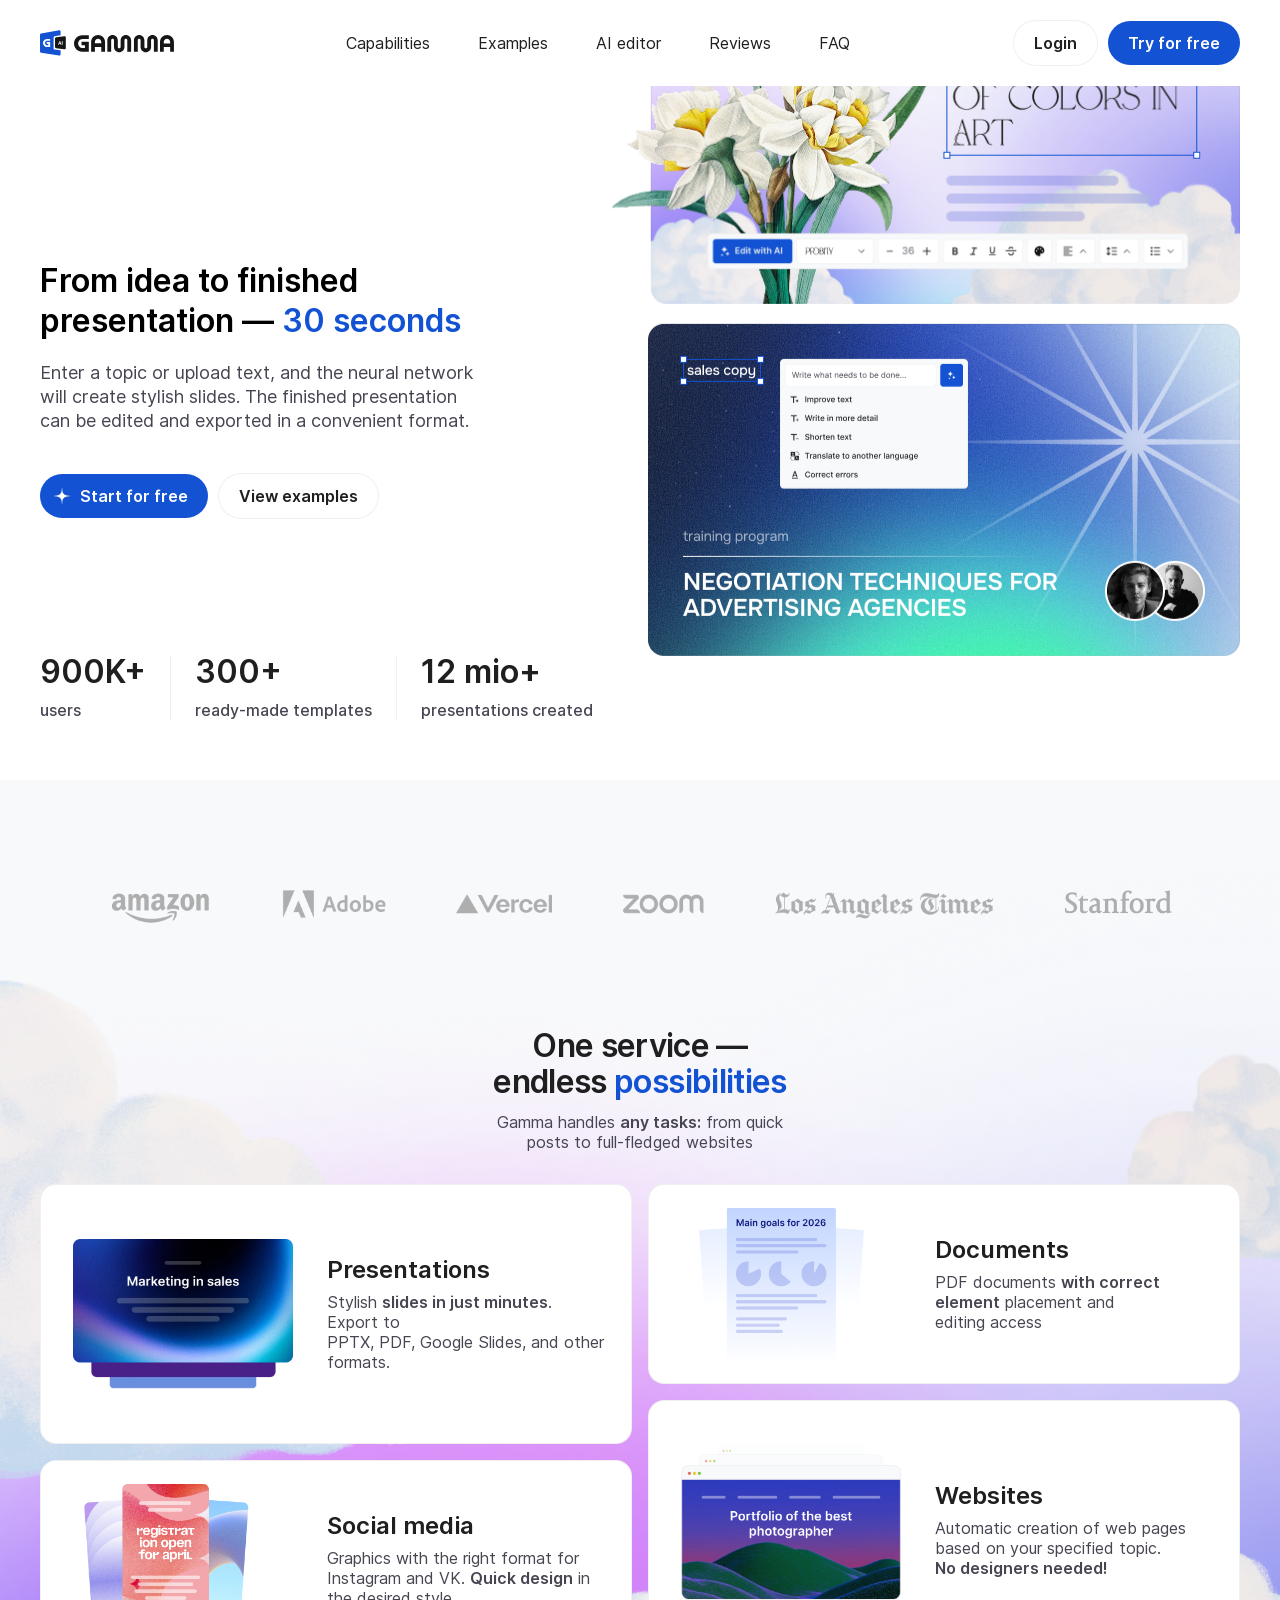
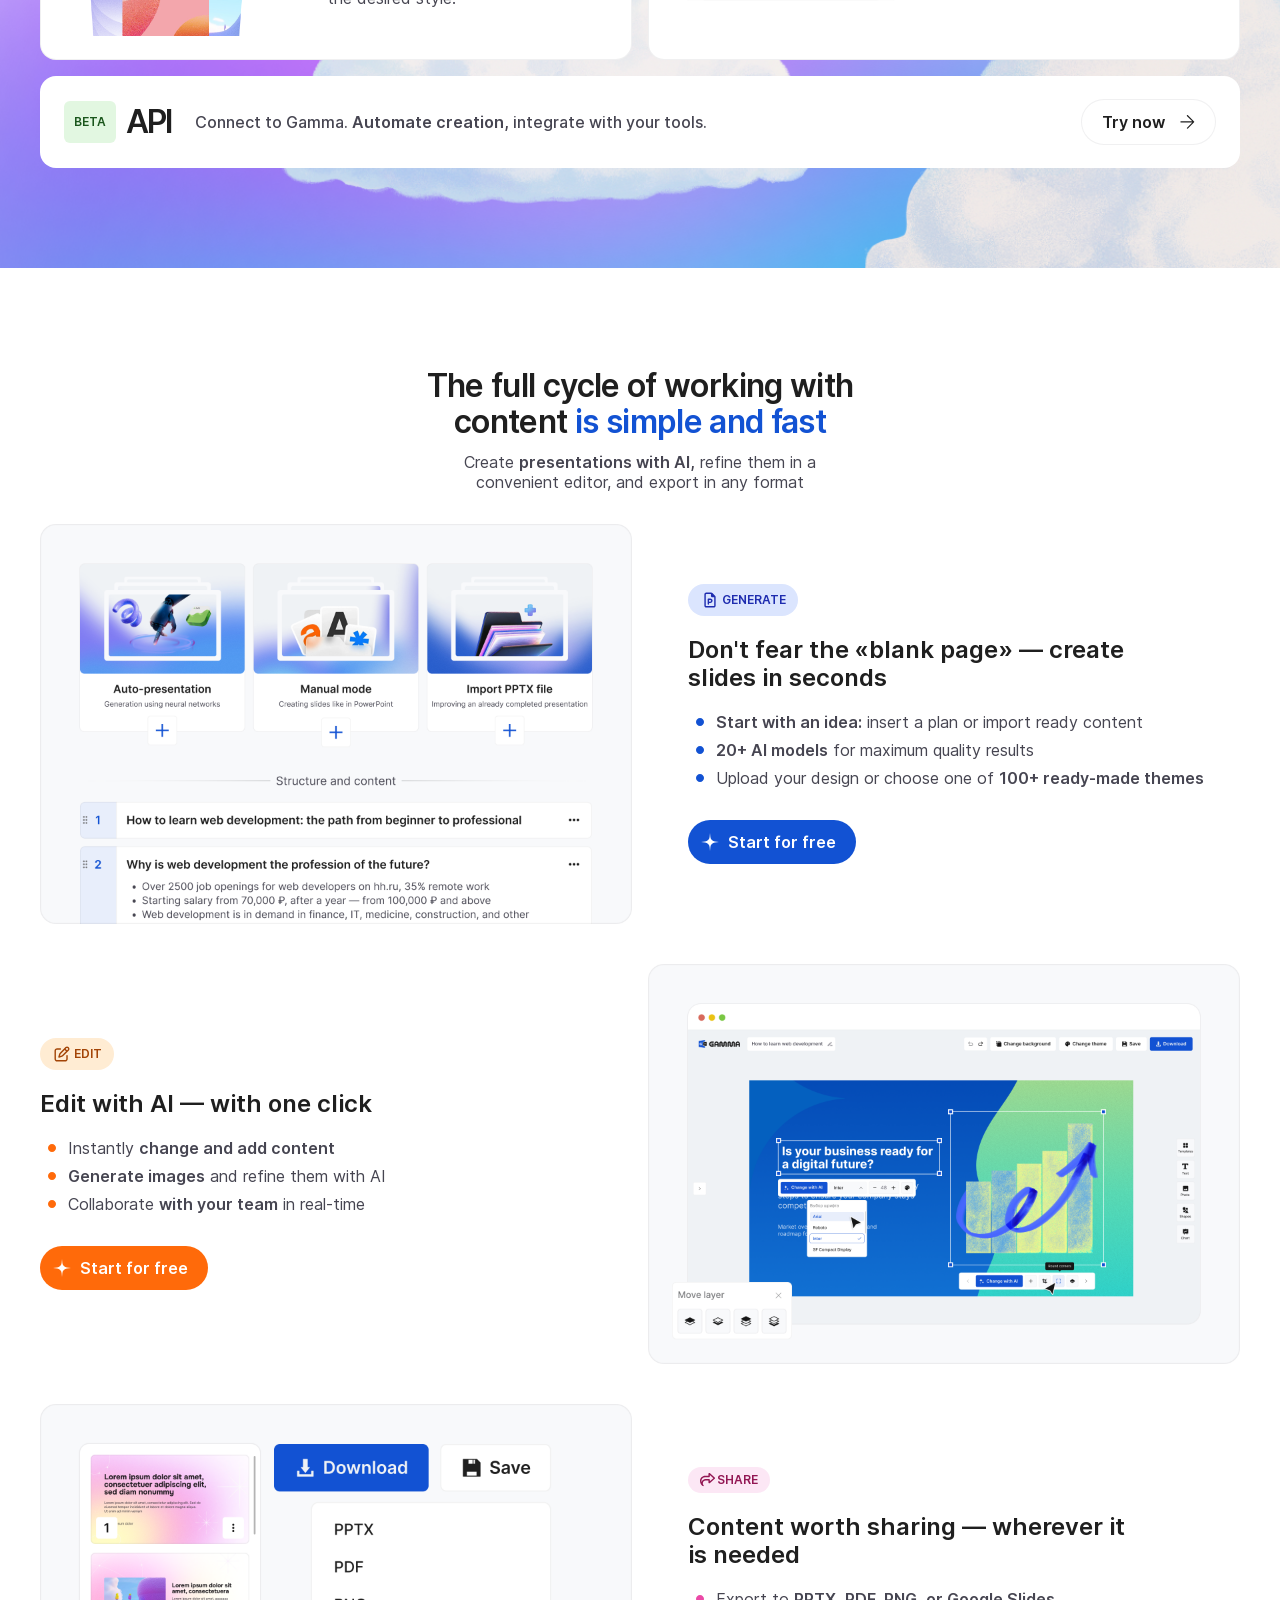
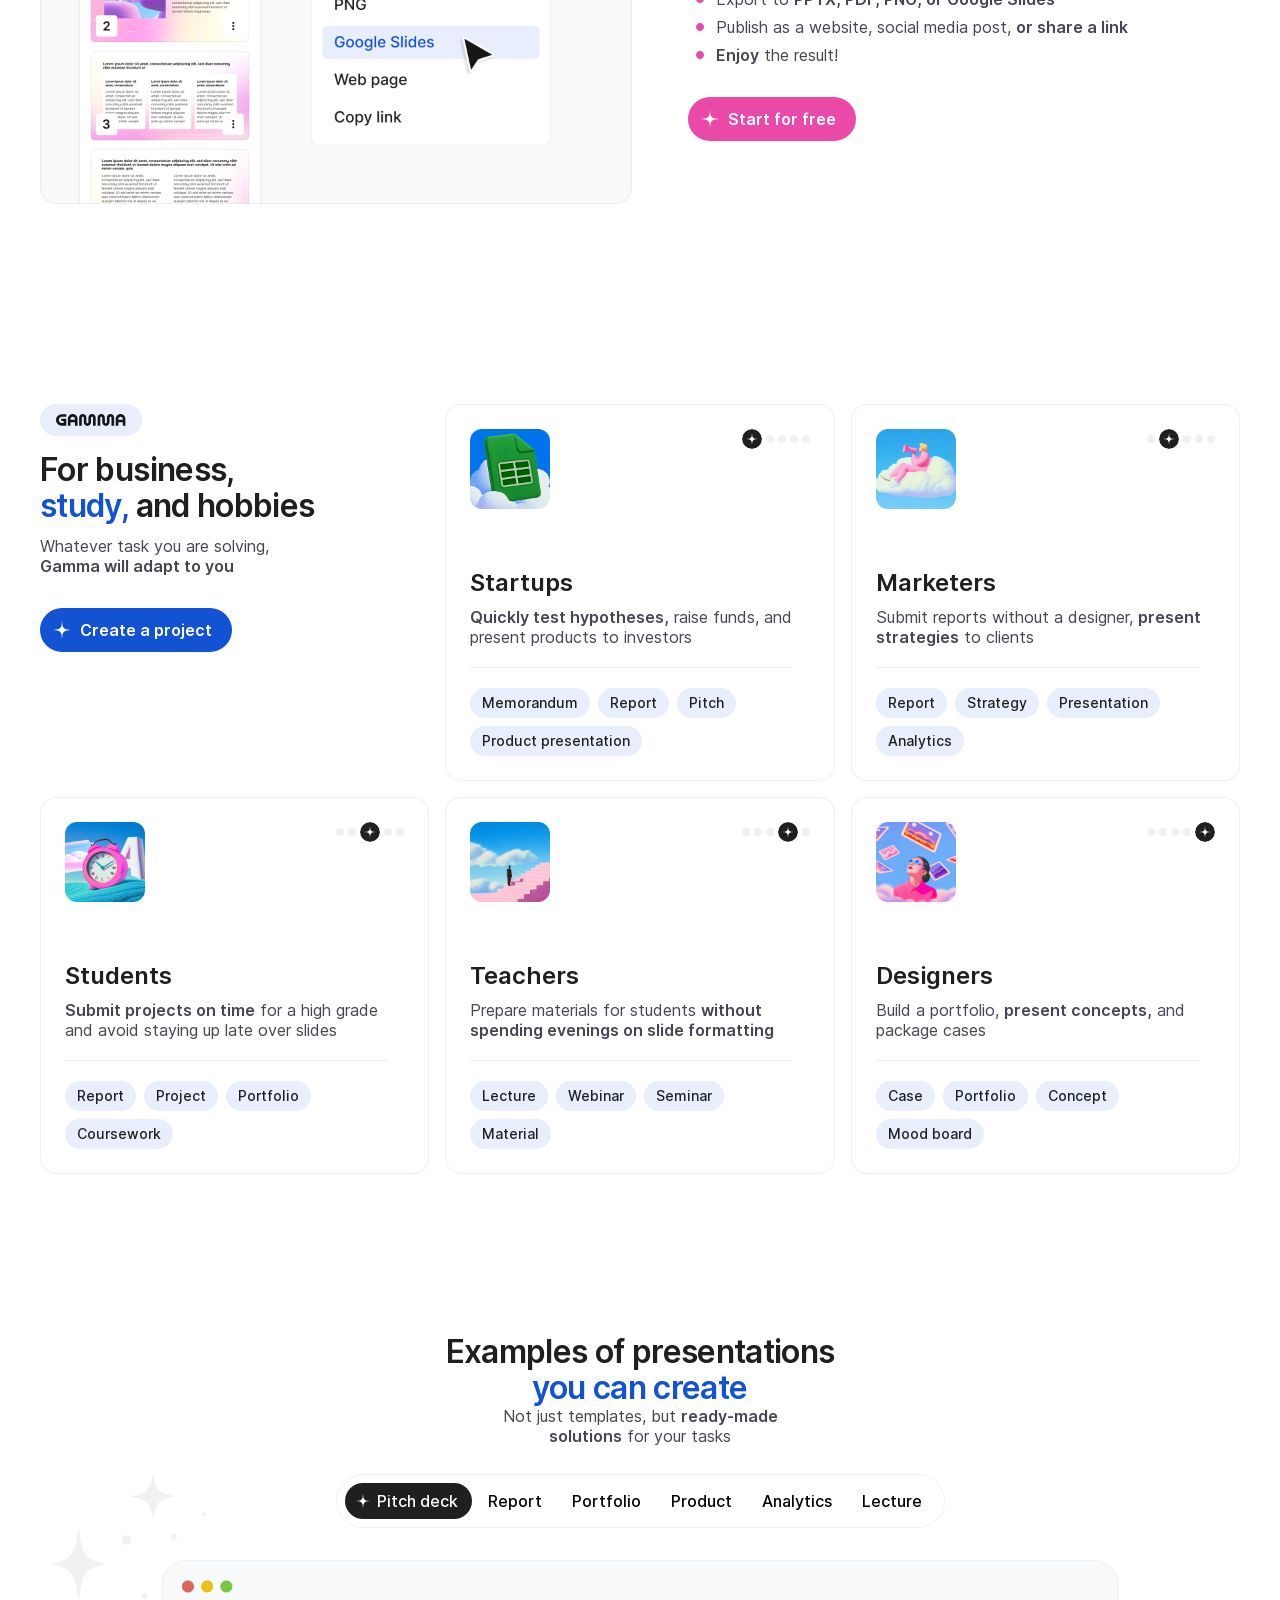
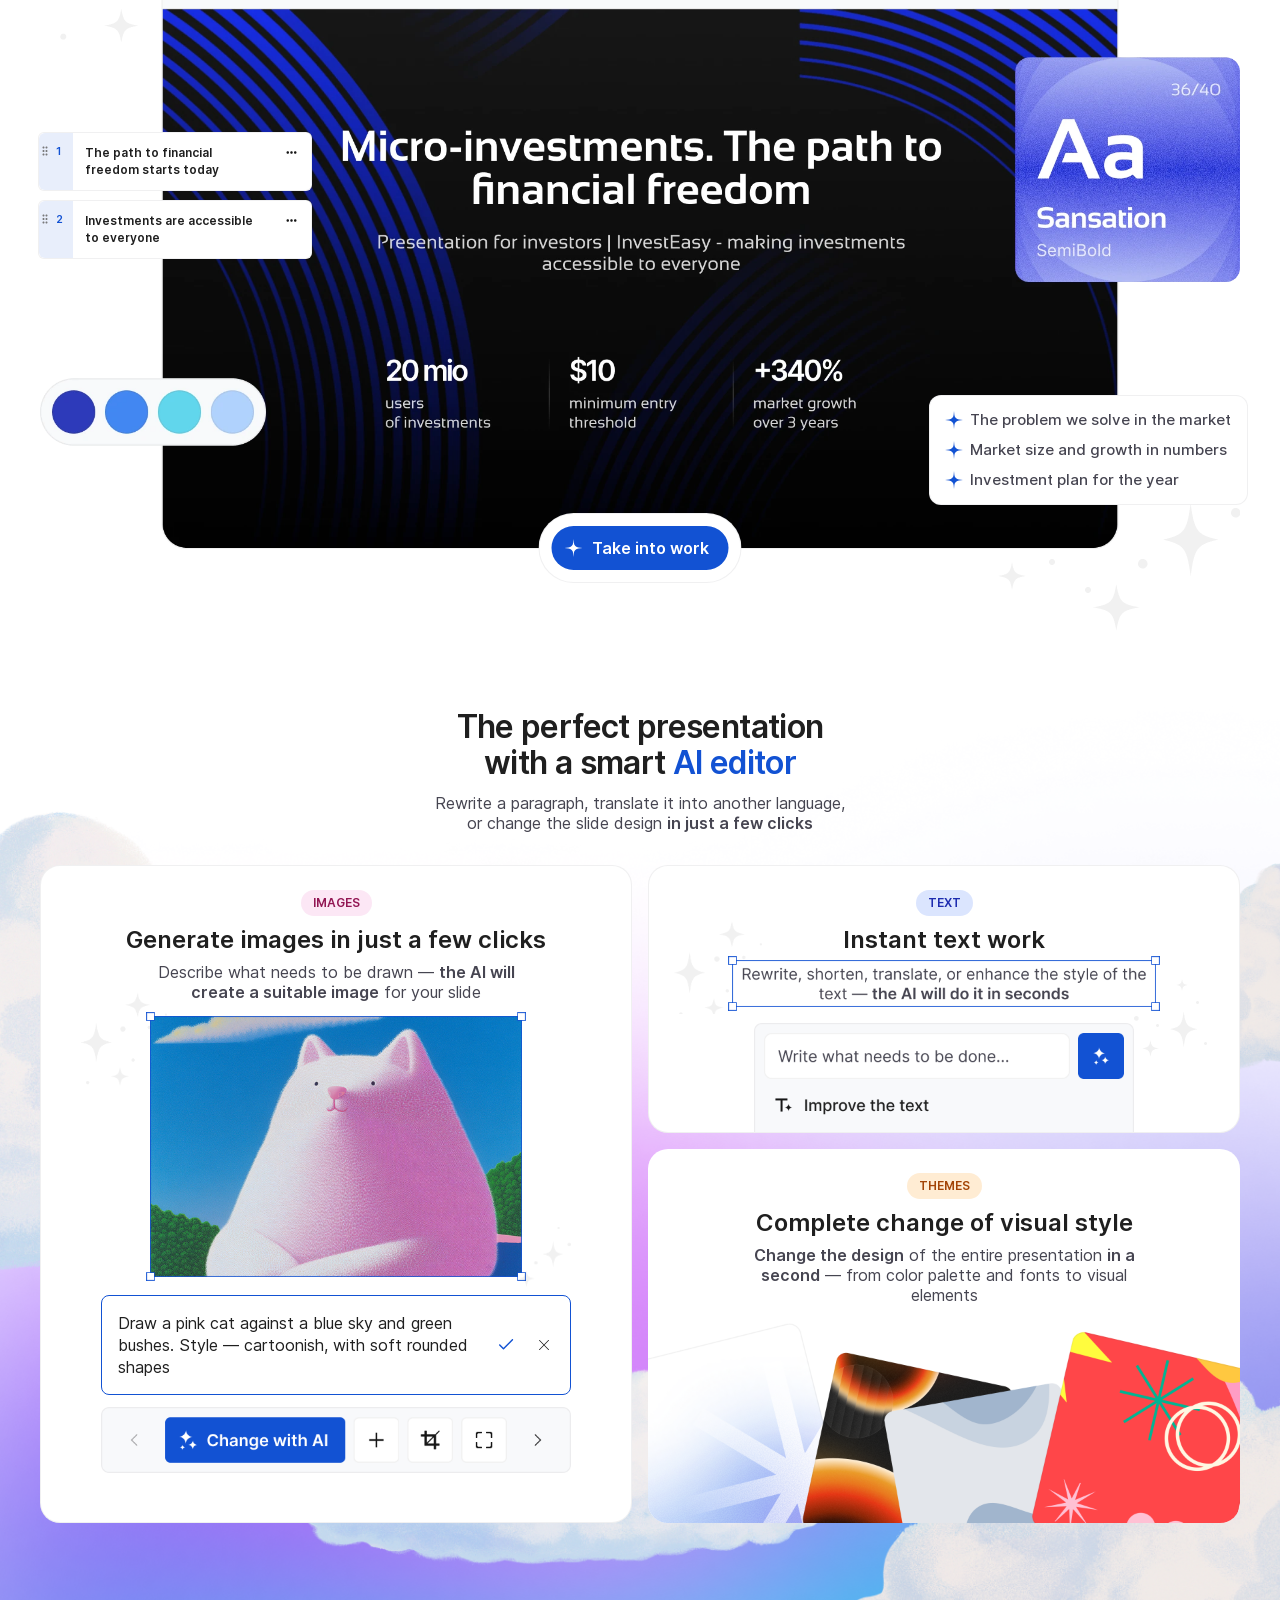
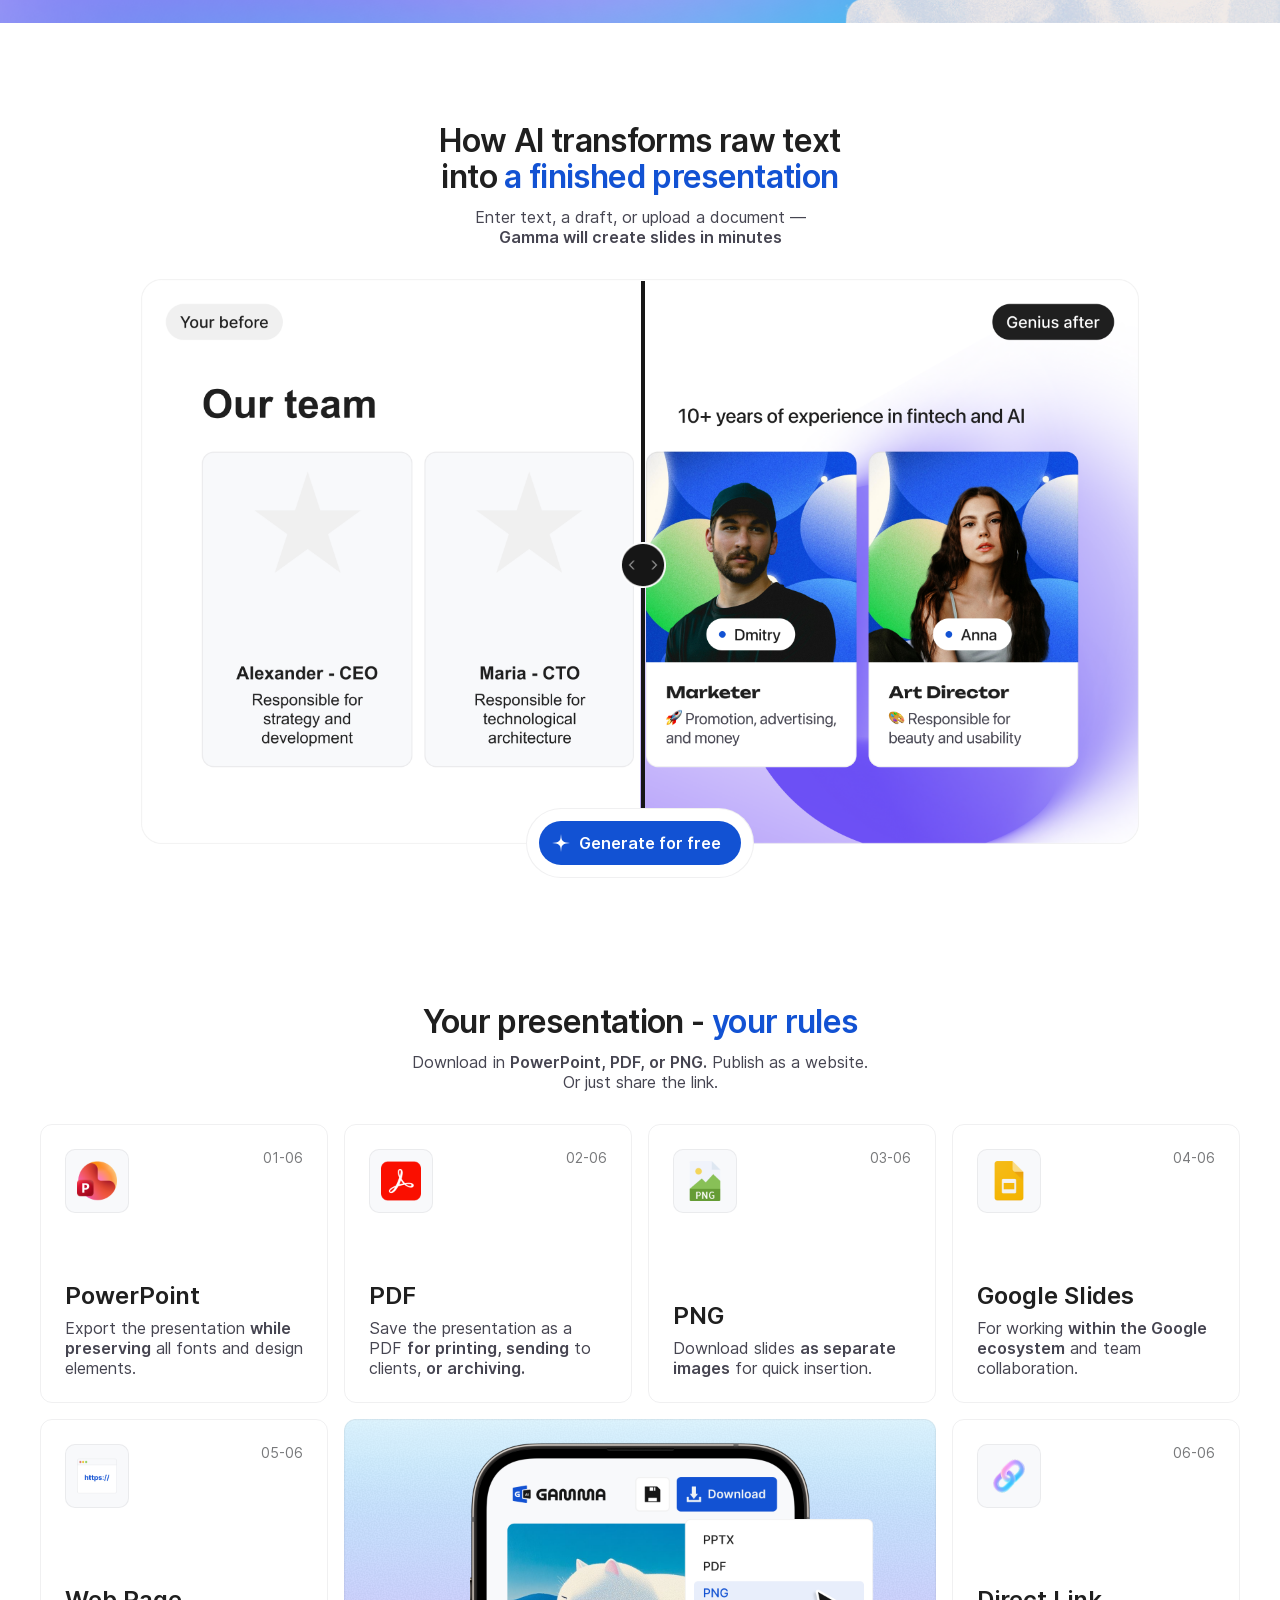
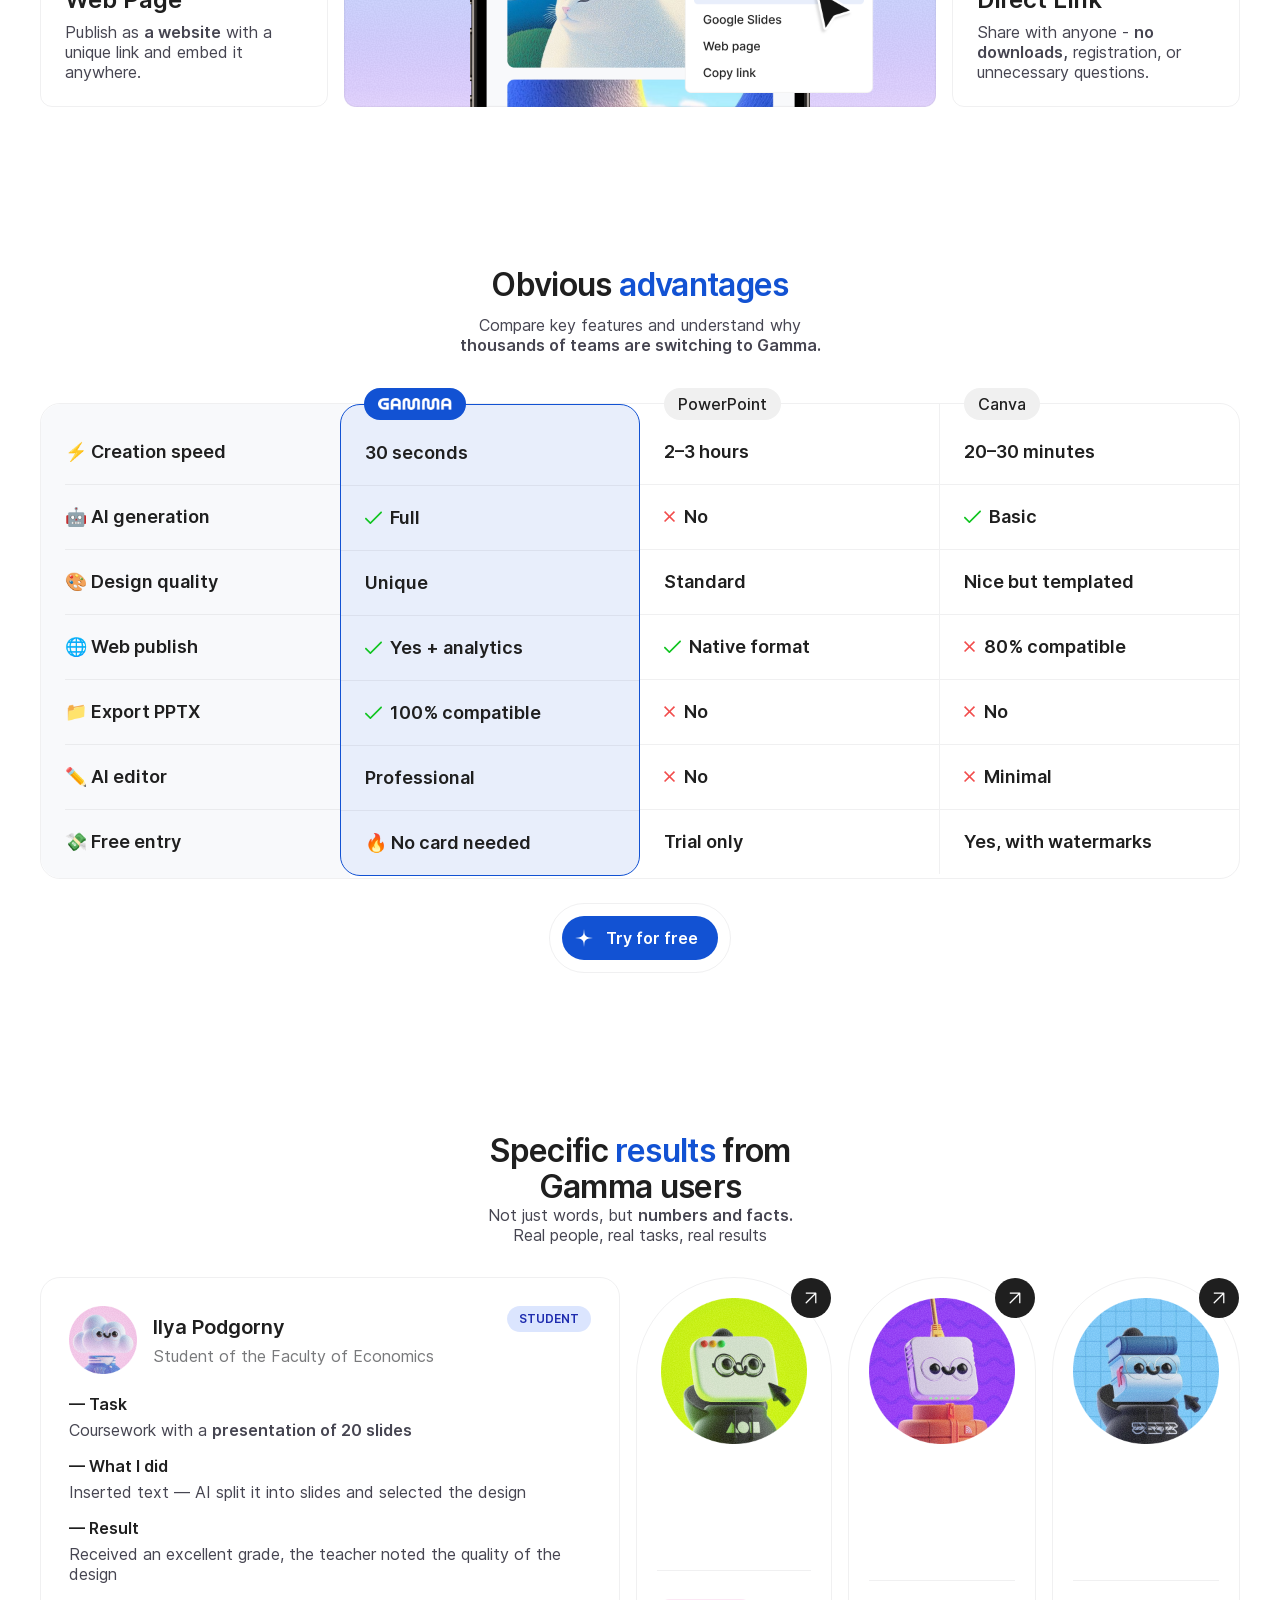
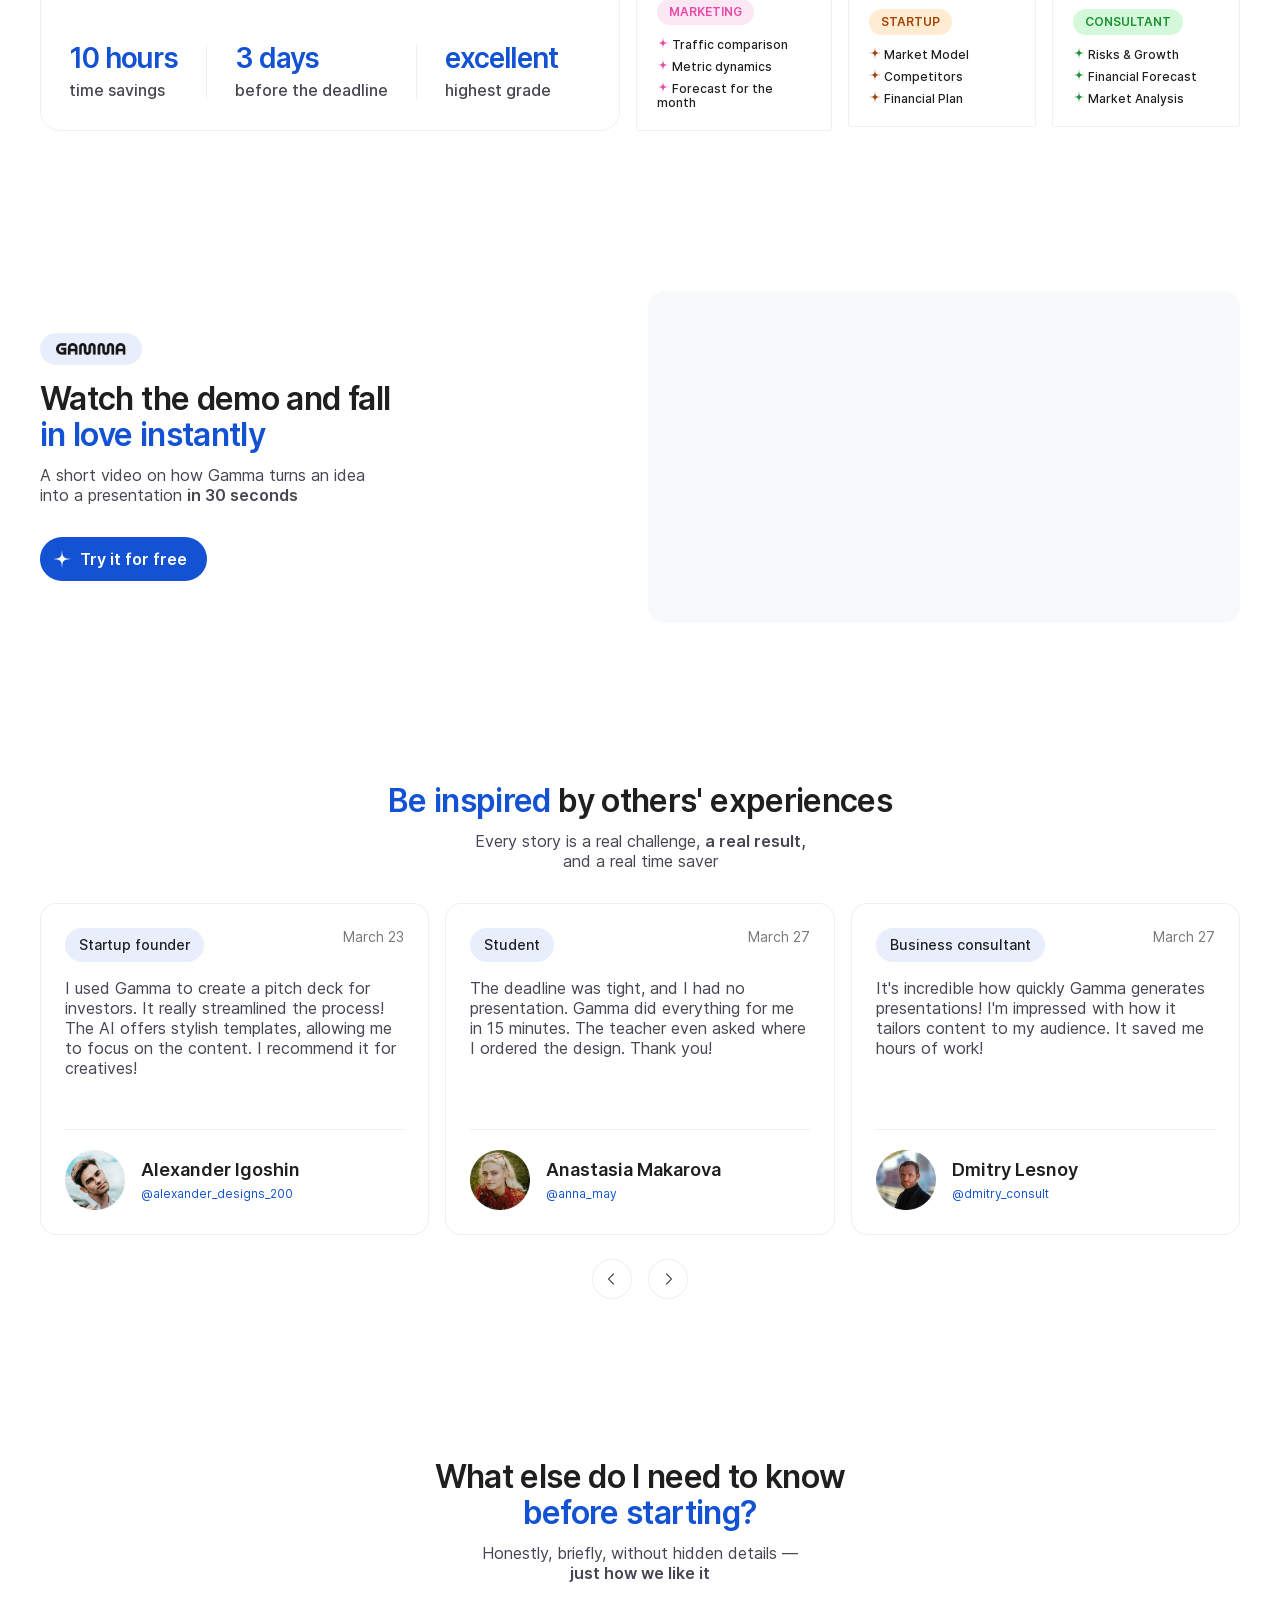
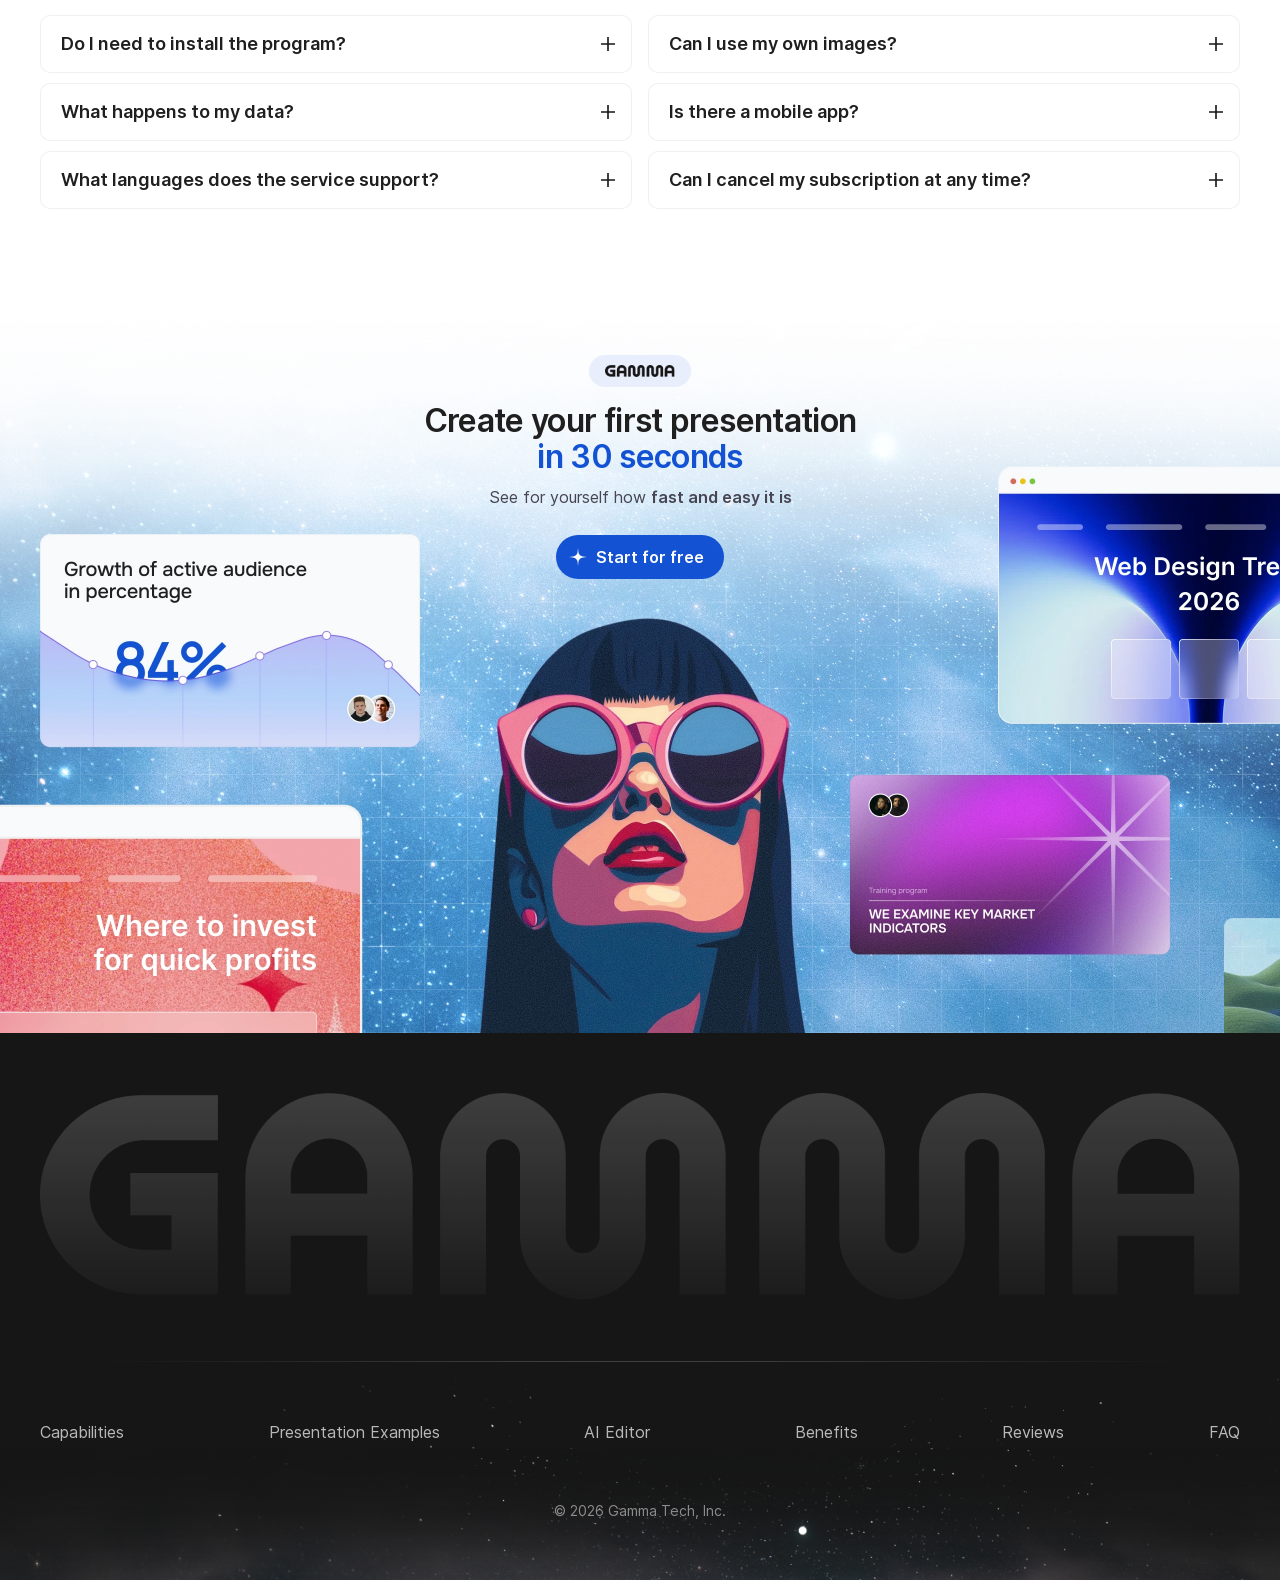
==== index.html @ 7442b232 "add" ====
<!DOCTYPE html>
<html lang="ru">
<head>
    <meta charset="UTF-8">
    <meta name="viewport"
          content="width=device-width, user-scalable=no, initial-scale=1.0, maximum-scale=1.0, minimum-scale=1.0">
    <meta http-equiv="X-UA-Compatible" content="ie=edge">
    <link href="https://cdn.jsdelivr.net/npm/@splidejs/splide@4.1.4/dist/css/splide.min.css" rel="stylesheet"/>
    <link rel="stylesheet" href="style.css">
    <title>Gamma</title>
</head>
<body>
<header>
    <div class="container">
        <div class="header-main G-align-center G-justify-between">
            <a href="#" class="logo G-flex"><img src="./assets/img/logo.svg" alt="Gamma"></a>
            <div class="menu-content">
                <div class="menu-mobile G-align-center">
                    <div class="nav-menu">
                        <ul class="menu-scroll G-align-center">
                            <li><a href="#">Capabilities</a></li>
                            <li><a href="#">Examples</a></li>
                            <li><a href="#">AI editor</a></li>
                            <li><a href="#">Reviews</a></li>
                            <li><a href="#">FAQ</a></li>
                        </ul>
                    </div>
                    <div class="header-btn G-align-center">
                        <button class="btn-line G-center">Login</button>
                        <button class="try-btn G-center">Try for free</button>
                    </div>
                </div>
            </div>
            <div class="btn-head-mob">
                <button class="try-btn G-center">Try for free</button>
            </div>
            <div class="open-menu">
                <span></span>
                <span></span>
                <span></span>
            </div>
        </div>
    </div>
</header>

<section class="hero-sction">
    <div class="container">
        <div class="hero-body G-justify-between G-align-center">
            <div class="hero-description ">
                <h1>
                    From idea to finished presentation — <span>30 seconds</span>
                </h1>
                <p>
                    Enter a topic or upload text, and the neural network will create stylish slides. The finished
                    presentation can be edited and exported in a convenient format.
                </p>
                <div class="hero-btn G-align-center">
                    <button class="try-btn start-btn-blue  G-align-center">
                        <i class="icon-star"></i>
                        Start for free
                    </button>
                    <a href="#" class="btn-line">View examples</a>
                </div>
            </div>
            <div class="splide " aria-labelledby="carousel-heading">
                <div class="splide__track">
                    <ul class="splide__list">
                        <li class="splide__slide">
                            <div class="hero-swiper-slide">
                                <img
                                        src="./assets/img/slide-card-1.png"
                                        alt="photo"
                                        width=""
                                        height=""
                                        loading="eager"
                                        decoding="async"
                                />

                            </div>
                        </li>
                        <li class="splide__slide">
                            <div class="hero-swiper-slide hero-swiper-marg">
                                <img
                                        src="./assets/img/slide-card-2.png"
                                        alt="photo"
                                        width=""
                                        height=""
                                        loading="eager"
                                        decoding="async"
                                />
                            </div>
                        </li>
                        <li class="splide__slide">
                            <div class="swiper-slide">
                                <div class="hero-swiper-slide">
                                    <img
                                            src="./assets/img/slide-card-3.png"
                                            alt="photo"
                                            width=""
                                            height=""
                                            loading="eager"
                                            decoding="async"
                                    />
                                </div>
                            </div>
                        </li>
                    </ul>
                </div>
            </div>
        </div>
        <div class="hero-body-card G-flex">
            <div class="body-card-stat">
                <span>900K+</span>
                <p>users</p>
            </div>
            <div class="body-card-stat">
                <span>300+</span>
                <p>ready-made templates</p>
            </div>
            <div class="body-card-stat">
                <span>12 mio+</span>
                <p>presentations created</p>
            </div>
        </div>
    </div>
</section>


<section class="possibilities" style="background-image: url('./assets/img/cloud-bg.png');">
    <div class="container">
        <div class="possibilities-content">
            <ul>
                <li>
                    <img src="./assets/img/amazon.png" alt="amazon">
                </li>
                <li>
                    <img src="./assets/img/adobe.png" alt="adobe">
                </li>
                <li>
                    <img src="./assets/img/vercel.png" alt="vercel">
                </li>
                <li>
                    <img src="./assets/img/zoom.png" alt="zoom">
                </li>
                <li>
                    <img src="./assets/img/los-angeles.png" alt="angeles">
                </li>
                <li>
                    <img src="./assets/img/stanford.png" alt="stanford">
                </li>
            </ul>
            <div class="possibilities-header G-flex-column G-align-center">
                <h2>One service — endless <span>possibilities</span></h2>
                <p>Gamma handles <span>any tasks:</span> from quick posts to full-fledged websites</p>
            </div>
            <div class="possibilities-card">
                <div class="possibilities-card-item long G-center">
                    <div class="possibilities-presentations possibilities-img">
                        <img src="./assets/img/marketing.webp" alt="marketing">
                    </div>
                    <div class="possibilities-card-info">
                        <h3>Presentations</h3>
                        <p>Stylish <span>slides in just minutes</span>. Export to <br> PPTX, PDF, Google Slides, and
                            other formats.</p>
                    </div>
                </div>
                <div class="possibilities-card-item short G-center">
                    <div class="possibilities-social-media possibilities-img">
                        <img src="./assets/img/social-media.png" alt="social">
                    </div>
                    <div class="possibilities-card-info">
                        <h3>Social media</h3>
                        <p>Graphics with the right format for Instagram and VK. <span>Quick design</span> in the desired
                            style.</p>
                    </div>
                </div>
                <div class="possibilities-card-item short G-center">
                    <div class="possibilities-documents possibilities-img">
                        <img src="./assets/img/documents.png" alt="documents">
                    </div>
                    <div class="possibilities-card-info">
                        <h3>Documents</h3>
                        <p>PDF documents <span>with correct <br> element</span> placement and <br> editing access</p>
                    </div>
                </div>
                <div class="possibilities-card-item long G-center" style="height: 260px">
                    <div class="possibilities-websites possibilities-img">
                        <img src="./assets/img/websites.png" alt="websites">
                    </div>
                    <div class="possibilities-card-info">
                        <h3>Websites</h3>
                        <p>Automatic creation of web pages <br> based on your specified topic. <br><span>No designers needed!</span>
                        </p>
                    </div>
                </div>
            </div>

            <div class="possibilities-mob">
                <div class="swiper possibilities-slider">
                    <div class="swiper-wrapper">
                        <div class="swiper-slide">
                            <div class="possibilities-card-item  G-center">
                                <div class="possibilities-presentations possibilities-img">
                                    <img src="./assets/img/marketing.webp" alt="marketing">
                                </div>
                                <div class="possibilities-card-info">
                                    <h3>Presentations</h3>
                                    <p>Stylish <span>slides in just minutes</span>. Export to <br> PPTX, PDF, Google Slides, and
                                        other formats.</p>
                                </div>
                            </div>
                        </div>
                        <div class="swiper-slide">
                            <div class="possibilities-card-item  G-center">
                                <div class="possibilities-documents possibilities-img">
                                    <img src="./assets/img/documents.png" alt="documents">
                                </div>
                                <div class="possibilities-card-info">
                                    <h3>Documents</h3>
                                    <p>PDF documents <span>with correct <br> element</span> placement and <br> editing access</p>
                                </div>
                            </div>
                        </div>
                        <div class="swiper-slide">
                            <div class="possibilities-card-item  G-center">
                                <div class="possibilities-social-media possibilities-img">
                                    <img src="./assets/img/social-media.png" alt="social">
                                </div>
                                <div class="possibilities-card-info">
                                    <h3>Social media</h3>
                                    <p>Graphics with the right format for Instagram and VK. <span>Quick design</span> in the desired
                                        style.</p>
                                </div>
                            </div>
                        </div>
                        <div class="swiper-slide">
                            <div class="possibilities-card-item  G-center">
                                <div class="possibilities-websites possibilities-img">
                                    <img src="./assets/img/websites.png" alt="websites">
                                </div>
                                <div class="possibilities-card-info">
                                    <h3>Websites</h3>
                                    <p>Automatic creation of web pages <br> based on your specified topic. <br><span>No designers needed!</span>
                                    </p>
                                </div>
                            </div>
                        </div>
                    </div>
                </div>
                <div class="possibilities-pag swiper-pagination"></div>
            </div>

            <div class="possibilities-beta  G-justify-between G-align-center">
                <div class="beta-content  G-align-center">
                    <div class="beta-content-item  G-align-center">
                        <h5>BETA</h5>
                        <h4>API</h4>
                    </div>
                    <p>Connect to Gamma. <span>Automate creation,</span> integrate with your tools.</p>
                </div>
                    <a href="#" class="beta-btn G-align-center">Try now
                        <i class="icon-arrow-right"></i>
                    </a>
            </div>
        </div>
    </div>
</section>

<section class="full-cycle">
    <div class="container">
        <div class="full-cycle-title G-flex-column G-align-center">
            <h2>The full cycle of working with content <span>is simple and fast</span></h2>
            <p>Create <span>presentations with AI,</span> refine them in a convenient editor, and export in any format
            </p>
        </div>
        <div class="full-cycle-content  G-justify-between G-flex-wrap">
            <div class="full-cycle-boxes G-align-center">
                <div class="full-cycle-card">
                    <img src="./assets/img/card.png" alt="card">
                </div>
                <div class="full-cycle-card">
                    <div class="full-cycle-card-item">
						<span class="generate-btn G-align-center">
							<i class="icon-generate"></i>
							Generate
						</span>
                        <h3>Don't fear the «blank page» — create slides in seconds</h3>
                        <ul class=" G-flex-column">
                            <li>
                                <i class="icon-round-blue"></i>
                                <span>Start with an idea:</span> insert a plan or import ready content
                            </li>
                            <li>
                                <i class="icon-round-blue"></i>
                                <span>20+ AI models</span> for maximum quality results
                            </li>
                            <li>
                                <i class="icon-round-blue"></i>
                                Upload your design or choose one of <span>100+ ready-made themes</span>
                            </li>
                        </ul>
                        <button class="try-btn  G-align-center">
                            <i class="icon-star"></i>
                            Start for free
                        </button>
                    </div>
                </div>
            </div>
            <div class="full-cycle-boxes G-align-center">
                <div class="full-cycle-card">
                    <div class="full-cycle-edit">
						<span class="generate-btn edit-btn  G-align-center">
							<i class="icon-edit"></i>
							Edit
						</span>
                        <h3>Edit with AI — with one click</h3>
                        <ul class="G-flex-column">
                            <li>
                                <i class="icon-round-orange"></i>
                                Instantly <span>change and add content</span>
                            </li>
                            <li>
                                <i class="icon-round-orange"></i>
                                <span>Generate images</span> and refine them with AI
                            </li>
                            <li>
                                <i class="icon-round-orange"></i>
                                Collaborate <span>with your team</span> in real-time
                            </li>
                        </ul>
                        <button class="try-btn start-btn-orange  G-align-center">
                            <i class="icon-star"></i>
                            Start for free
                        </button>
                    </div>
                </div>
                <div class="full-cycle-card">
                    <img src="./assets/img/card2.png" alt="card2">
                </div>
            </div>
            <div class="full-cycle-boxes G-align-center">
                <div class="full-cycle-card">
                    <img src="./assets/img/card3.png" alt="card3">
                </div>
                <div class="full-cycle-card">
                    <div class="full-cycle-card-item">
						<span class="generate-btn share-btn  G-align-center">
							<i class="icon-share"></i>
							Share
						</span>
                        <h3>Content worth sharing — wherever it is needed</h3>
                        <ul class="G-flex-column">
                            <li>
                                <i class="icon-round"></i>
                                Export to <span>PPTX, PDF, PNG, or Google Slides</span>
                            </li>
                            <li>
                                <i class="icon-round"></i>
                                Publish as a website, social media post, <span>or share a link</span>
                            </li>
                            <li>
                                <i class="icon-round"></i>
                                <span>Enjoy</span> the result!
                            </li>
                        </ul>
                        <button class="try-btn start-btn-purple G-align-center">
                            <i class="icon-star"></i>
                            Start for free
                        </button>
                    </div>
                </div>
            </div>
        </div>
    </div>
</section>
<section class="business-study">
    <div class="container">

        <div class="gamma-content-mobile">
            <span class="gamma-content-btn G-center">
                <i class="icon-gamma"></i>
            </span>
            <h2>For business, <br><span>study,</span> and hobbies</h2>
            <p>Whatever task you are solving, <span>Gamma will adapt to you</span></p>

        </div>

        <div class="business-study-content G-justify-between G-flex-wrap">
            <div class="gamma-content">
				<span class="gamma-content-btn G-center">
					<i class="icon-gamma"></i>
				</span>
                <h2>For business, <br><span>study,</span> and hobbies</h2>
                <p>Whatever task you are solving, <span>Gamma will adapt to you</span></p>
                <button class="try-btn  G-align-center">
                    <i class="icon-star"></i>
                    Create a project
                </button>
            </div>
            <div class="gamma-content gamma-content-card">
                <div class="gamma-content-card-item  G-align-start G-justify-between">
                    <div class="app-icon">
                        <img src="./assets/img/wed.png" alt="Icon">
                    </div>
                    <div class="slider-dots  G-align-center">
                        <span class="dot active"></span>
                        <span class="dot"></span>
                        <span class="dot"></span>
                        <span class="dot"></span>
                        <span class="dot"></span>
                    </div>
                </div>
                <div class="gamma-content-startup">
                    <h3>Startups</h3>
                    <p><span>Quickly test hypotheses,</span> raise funds, and present products to investors</p>
                </div>
                <div class="gamma-content-card-footer  G-flex-wrap">
                    <span class="chip">Memorandum</span>
                    <span class="chip">Report</span>
                    <span class="chip">Pitch</span>
                    <span class="chip">Product presentation</span>
                </div>
            </div>
            <div class="gamma-content gamma-content-card">
                <div class="gamma-content-card-item  G-align-start G-justify-between">
                    <div class="app-icon">
                        <img src="./assets/img/marketers.png" alt="Icon">
                    </div>
                    <div class="slider-dots  G-align-center">
                        <span class="dot"></span>
                        <span class="dot active"></span>
                        <span class="dot"></span>
                        <span class="dot"></span>
                        <span class="dot"></span>
                    </div>
                </div>
                <div class="gamma-content-startup">
                    <h3>Marketers</h3>
                    <p>Submit reports without a designer, <span>present strategies</span> to clients</p>
                </div>
                <div class="gamma-content-card-footer  G-flex-wrap">
                    <span class="chip">Report</span>
                    <span class="chip">Strategy</span>
                    <span class="chip">Presentation</span>
                    <span class="chip">Analytics</span>
                </div>
            </div>
            <div class="gamma-content gamma-content-card">
                <div class="gamma-content-card-item  G-align-start G-justify-between">
                    <div class="app-icon">
                        <img src="./assets/img/students.png" alt="students">
                    </div>
                    <div class="slider-dots  G-align-center">
                        <span class="dot"></span>
                        <span class="dot"></span>
                        <span class="dot active"></span>
                        <span class="dot"></span>
                        <span class="dot"></span>
                    </div>
                </div>
                <div class="gamma-content-startup">
                    <h3>Students</h3>
                    <p><span>Submit projects on time</span> for a high grade and avoid staying up late over slides</p>
                </div>
                <div class="gamma-content-card-footer  G-flex-wrap">
                    <span class="chip">Report</span>
                    <span class="chip">Project</span>
                    <span class="chip">Portfolio</span>
                    <span class="chip">Coursework</span>
                </div>
            </div>
            <div class="gamma-content gamma-content-card">
                <div class="gamma-content-card-item  G-align-start G-justify-between">
                    <div class="app-icon">
                        <img src="./assets/img/teachers.png" alt="Icon">
                    </div>
                    <div class="slider-dots  G-align-center">
                        <span class="dot"></span>
                        <span class="dot"></span>
                        <span class="dot"></span>
                        <span class="dot active"></span>
                        <span class="dot"></span>
                    </div>
                </div>
                <div class="gamma-content-startup">
                    <h3>Teachers</h3>
                    <p>Prepare materials for students <span>without spending evenings on slide formatting</span></p>
                </div>
                <div class="gamma-content-card-footer  G-flex-wrap">
                    <span class="chip">Lecture</span>
                    <span class="chip">Webinar</span>
                    <span class="chip">Seminar</span>
                    <span class="chip">Material</span>
                </div>
            </div>
            <div class="gamma-content gamma-content-card">
                <div class="gamma-content-card-item  G-align-start G-justify-between">
                    <div class="app-icon">
                        <img src="./assets/img/designers.png" alt="Icon">
                    </div>
                    <div class="slider-dots  G-align-center">
                        <span class="dot"></span>
                        <span class="dot"></span>
                        <span class="dot"></span>
                        <span class="dot"></span>
                        <span class="dot active"></span>
                    </div>
                </div>
                <div class="gamma-content-startup">
                    <h3>Designers</h3>
                    <p>Build a portfolio, <span>present concepts,</span> and package cases</p>
                </div>
                <div class="gamma-content-card-footer  G-flex-wrap">
                    <span class="chip">Case</span>
                    <span class="chip">Portfolio</span>
                    <span class="chip">Concept</span>
                    <span class="chip">Mood board</span>
                </div>
            </div>
        </div>

        <div class="gamma-content-rel">
            <div class="swiper gamma-content-slider">
                <div class="swiper-wrapper">
                    <div class="swiper-slide">
                        <div class="gamma-content gamma-content-card">
                            <div class="gamma-content-card-item  G-align-start G-justify-between">
                                <div class="app-icon">
                                    <img src="./assets/img/wed.png" alt="Icon">
                                </div>
                                <div class="slider-dots  G-align-center">
                                    <span class="dot active"></span>
                                    <span class="dot"></span>
                                    <span class="dot"></span>
                                    <span class="dot"></span>
                                    <span class="dot"></span>
                                </div>
                            </div>
                            <div class="gamma-content-startup">
                                <h3>Startups</h3>
                                <p><span>Quickly test hypotheses,</span> raise funds, and present products to investors</p>
                            </div>
                            <div class="gamma-content-card-footer  G-flex-wrap">
                                <span class="chip">Memorandum</span>
                                <span class="chip">Report</span>
                                <span class="chip">Pitch</span>
                                <span class="chip">Product presentation</span>
                            </div>
                        </div>
                    </div>
                    <div class="swiper-slide">
                        <div class="gamma-content gamma-content-card">
                            <div class="gamma-content-card-item  G-align-start G-justify-between">
                                <div class="app-icon">
                                    <img src="./assets/img/marketers.png" alt="Icon">
                                </div>
                                <div class="slider-dots  G-align-center">
                                    <span class="dot"></span>
                                    <span class="dot active"></span>
                                    <span class="dot"></span>
                                    <span class="dot"></span>
                                    <span class="dot"></span>
                                </div>
                            </div>
                            <div class="gamma-content-startup">
                                <h3>Marketers</h3>
                                <p>Submit reports without a designer, <span>present strategies</span> to clients</p>
                            </div>
                            <div class="gamma-content-card-footer  G-flex-wrap">
                                <span class="chip">Report</span>
                                <span class="chip">Strategy</span>
                                <span class="chip">Presentation</span>
                                <span class="chip">Analytics</span>
                            </div>
                        </div>
                    </div>
                    <div class="swiper-slide">
                        <div class="gamma-content gamma-content-card">
                            <div class="gamma-content-card-item  G-align-start G-justify-between">
                                <div class="app-icon">
                                    <img src="./assets/img/students.png" alt="students">
                                </div>
                                <div class="slider-dots  G-align-center">
                                    <span class="dot"></span>
                                    <span class="dot"></span>
                                    <span class="dot active"></span>
                                    <span class="dot"></span>
                                    <span class="dot"></span>
                                </div>
                            </div>
                            <div class="gamma-content-startup">
                                <h3>Students</h3>
                                <p><span>Submit projects on time</span> for a high grade and avoid staying up late over slides</p>
                            </div>
                            <div class="gamma-content-card-footer  G-flex-wrap">
                                <span class="chip">Report</span>
                                <span class="chip">Project</span>
                                <span class="chip">Portfolio</span>
                                <span class="chip">Coursework</span>
                            </div>
                        </div>
                    </div>
                    <div class="swiper-slide">
                        <div class="gamma-content gamma-content-card">
                            <div class="gamma-content-card-item  G-align-start G-justify-between">
                                <div class="app-icon">
                                    <img src="./assets/img/teachers.png" alt="Icon">
                                </div>
                                <div class="slider-dots  G-align-center">
                                    <span class="dot"></span>
                                    <span class="dot"></span>
                                    <span class="dot"></span>
                                    <span class="dot active"></span>
                                    <span class="dot"></span>
                                </div>
                            </div>
                            <div class="gamma-content-startup">
                                <h3>Teachers</h3>
                                <p>Prepare materials for students <span>without spending evenings on slide formatting</span></p>
                            </div>
                            <div class="gamma-content-card-footer  G-flex-wrap">
                                <span class="chip">Lecture</span>
                                <span class="chip">Webinar</span>
                                <span class="chip">Seminar</span>
                                <span class="chip">Material</span>
                            </div>
                        </div>
                    </div>
                    <div class="swiper-slide">
                        <div class="gamma-content gamma-content-card">
                            <div class="gamma-content-card-item  G-align-start G-justify-between">
                                <div class="app-icon">
                                    <img src="./assets/img/designers.png" alt="Icon">
                                </div>
                                <div class="slider-dots  G-align-center">
                                    <span class="dot"></span>
                                    <span class="dot"></span>
                                    <span class="dot"></span>
                                    <span class="dot"></span>
                                    <span class="dot active"></span>
                                </div>
                            </div>
                            <div class="gamma-content-startup">
                                <h3>Designers</h3>
                                <p>Build a portfolio, <span>present concepts,</span> and package cases</p>
                            </div>
                            <div class="gamma-content-card-footer  G-flex-wrap">
                                <span class="chip">Case</span>
                                <span class="chip">Portfolio</span>
                                <span class="chip">Concept</span>
                                <span class="chip">Mood board</span>
                            </div>
                        </div>
                    </div>
                </div>
            </div>
            <div class="gamma-pag swiper-pagination"></div>
        </div>
    </div>
</section>
<section class="micro-investments section-padding">
    <div class="container">
        <div class="micro-invest-cont G-flex-column G-align-center">
            <h2>Examples of presentations <span>you can create</span></h2>
            <p>Not just templates, but <span>ready-made solutions</span> for your tasks</p>

        </div>
        <div class="micro-invest-rel">
            <div class="micro-invest-item">
                <ul class="G-align-center G-justify-between">
                    <li class="micro-invest-click active" data-catalog="Pitch">
                        <i class="icon-dot-white"></i>
                        Pitch deck
                    </li>
                    <li class="micro-invest-click" data-catalog="Report">
                        <i class="icon-dot-white"></i>
                        Report
                    </li>
                    <li class="micro-invest-click" data-catalog="Portfolio">
                        <i class="icon-dot-white"></i>
                        Portfolio
                    </li>
                    <li class="micro-invest-click" data-catalog="Product">
                        <i class="icon-dot-white"></i>
                        Product
                    </li>
                    <li class="micro-invest-click" data-catalog="Analytics">
                        <i class="icon-dot-white"></i>
                        Analytics
                    </li>
                    <li class="micro-invest-click" data-catalog="Lecture">
                        <i class="icon-dot-white"></i>
                        Lecture
                    </li>
                </ul>
            </div>
        </div>

        <div class="micro-invest-js">
            <div class="micro-invest-tabs active" data-catalog="Pitch">
                <div class="micro-investments-img">
                    <img src="./assets/img/micro.webp" alt="micro">
                    <div class="invest-tabs-col G-flex-column">
                        <div class="invest-tabs-box G-flex">
                            <div class="invest-tabs-fon">
                                <i class="icon-keter"></i>
                                <span>1</span>
                            </div>
                            <div class="invest-tabs-name G-align-start G-justify-between">
                                <h4>The path to financial freedom starts today</h4>
                                <i class="icon-ket"></i>
                            </div>
                        </div>
                        <div class="invest-tabs-box G-flex">
                            <div class="invest-tabs-fon">
                                <i class="icon-keter"></i>
                                <span> 2</span>
                            </div>
                            <div class="invest-tabs-name G-align-start G-justify-between">
                                <h4>Investments are accessible to everyone</h4>
                                <i class="icon-ket"></i>
                            </div>
                        </div>
                    </div>
                    <div class="invest-tabs-text">
                        <ul>
                            <li><i class="icon-stars"></i> The problem we solve in the market</li>
                            <li><i class="icon-stars"></i> Market size and growth in numbers</li>
                            <li><i class="icon-stars"></i> Investment plan for the year</li>
                        </ul>
                    </div>
                    <div class="micro-invest-btn">
                        <button class="try-btn start-btn-blue  G-align-center">
                            <i class="icon-star"></i>
                            Take into work
                        </button>
                    </div>
                </div>
            </div>
            <div class="micro-invest-tabs" data-catalog="Report">
                <div class="micro-investments-img">
                    <img src="./assets/img/micro-2.webp" alt="micro">
                    <div class="invest-tabs-col G-flex-column">
                        <div class="invest-tabs-box G-flex">
                            <div class="invest-tabs-fon">
                                <i class="icon-keter"></i>
                                <span>2</span>
                            </div>
                            <div class="invest-tabs-name G-align-start G-justify-between">
                                <h4>Key quarterly figures</h4>
                                <i class="icon-ket"></i>
                            </div>
                        </div>
                        <div class="invest-tabs-box G-flex">
                            <div class="invest-tabs-fon">
                                <i class="icon-keter"></i>
                                <span> 3</span>
                            </div>
                            <div class="invest-tabs-name G-align-start G-justify-between">
                                <h4>Monthly dynamics (chart)</h4>
                                <i class="icon-ket"></i>
                            </div>
                        </div>
                    </div>
                    <div class="invest-tabs-text">
                        <ul>
                            <li><i class="icon-stars"></i> Forecast and goals for the next period</li>
                            <li><i class="icon-stars"></i> Sales dynamics by month</li>
                            <li><i class="icon-stars"></i> Key issues and risks</li>
                        </ul>
                    </div>
                    <div class="micro-invest-btn">
                        <button class="try-btn start-btn-blue  G-align-center">
                            <i class="icon-star"></i>
                            Take into work
                        </button>
                    </div>
                </div>
            </div>
            <div class="micro-invest-tabs" data-catalog="Portfolio">
                <div class="micro-investments-img">
                    <img src="./assets/img/micro-3.webp" alt="micro">
                    <div class="invest-tabs-col G-flex-column">
                        <div class="invest-tabs-box G-flex">
                            <div class="invest-tabs-fon">
                                <i class="icon-keter"></i>
                                <span>2</span>
                            </div>
                            <div class="invest-tabs-name G-align-start G-justify-between">
                                <h4>Brand Colors and Fonts:
                                    Palette and Typography</h4>
                                <i class="icon-ket"></i>
                            </div>
                        </div>
                        <div class="invest-tabs-box G-flex">
                            <div class="invest-tabs-fon">
                                <i class="icon-keter"></i>
                                <span> 3</span>
                            </div>
                            <div class="invest-tabs-name G-align-start G-justify-between">
                                <h4>How It Works: Real-Life Examples</h4>
                                <i class="icon-ket"></i>
                            </div>
                        </div>
                    </div>
                    <div class="invest-tabs-text">
                        <ul>
                            <li><i class="icon-stars"></i> Tools and Skills Used</li>
                            <li><i class="icon-stars"></i> Case Studies with Specific Results</li>
                            <li><i class="icon-stars"></i> Contacts and Links to Social Media</li>
                        </ul>
                    </div>
                    <div class="micro-invest-btn">
                        <button class="try-btn start-btn-blue  G-align-center">
                            <i class="icon-star"></i>
                            Take into work
                        </button>
                    </div>
                </div>
            </div>
            <div class="micro-invest-tabs" data-catalog="Product">
                <div class="micro-investments-img">
                    <img src="./assets/img/micro-4.webp" alt="micro">
                    <div class="invest-tabs-col G-flex-column">
                        <div class="invest-tabs-box G-flex">
                            <div class="invest-tabs-fon">
                                <i class="icon-keter"></i>
                                <span>3</span>
                            </div>
                            <div class="invest-tabs-name G-align-start G-justify-between">
                                <h4>Problem: you sleep but don’t get enough rest</h4>
                                <i class="icon-ket"></i>
                            </div>
                        </div>
                        <div class="invest-tabs-box G-flex">
                            <div class="invest-tabs-fon">
                                <i class="icon-keter"></i>
                                <span> 4</span>
                            </div>
                            <div class="invest-tabs-name G-align-start G-justify-between">
                                <h4>Solution: a bracelet that analyzes sleep phases</h4>
                                <i class="icon-ket"></i>
                            </div>
                        </div>
                    </div>
                    <div class="invest-tabs-text">
                        <ul>
                            <li><i class="icon-stars"></i> Main advantages and features of the product</li>
                            <li><i class="icon-stars"></i> Problem the product solves</li>
                            <li><i class="icon-stars"></i> Solution and key value</li>
                        </ul>
                    </div>
                    <div class="micro-invest-btn">
                        <button class="try-btn start-btn-blue  G-align-center">
                            <i class="icon-star"></i>
                            Take into work
                        </button>
                    </div>
                </div>
            </div>
            <div class="micro-invest-tabs" data-catalog="Analytics">
                <div class="micro-investments-img">
                    <img src="./assets/img/micro-5.webp" alt="micro">
                    <div class="invest-tabs-col G-flex-column">
                        <div class="invest-tabs-box G-flex">
                            <div class="invest-tabs-fon">
                                <i class="icon-keter"></i>
                                <span>1</span>
                            </div>
                            <div class="invest-tabs-name G-align-start G-justify-between">
                                <h4>Sales Analytics: Key Insights for the Quarter</h4>
                                <i class="icon-ket"></i>
                            </div>
                        </div>
                        <div class="invest-tabs-box G-flex">
                            <div class="invest-tabs-fon">
                                <i class="icon-keter"></i>
                                <span> 2</span>
                            </div>
                            <div class="invest-tabs-name G-align-start G-justify-between">
                                <h4>Key Metrics and KPIs</h4>
                                <i class="icon-ket"></i>
                            </div>
                        </div>
                    </div>
                    <div class="invest-tabs-text">
                        <ul>
                            <li><i class="icon-stars"></i> Dynamics by Periods (Month/Quarter)</li>
                            <li><i class="icon-stars"></i> Comparison of Channels and Segments</li>
                            <li><i class="icon-stars"></i> Growth Points and Decline Areas</li>
                        </ul>
                    </div>
                    <div class="micro-invest-btn">
                        <button class="try-btn start-btn-blue  G-align-center">
                            <i class="icon-star"></i>
                            Take into work
                        </button>
                    </div>
                </div>
            </div>
            <div class="micro-invest-tabs" data-catalog="Lecture">
                <div class="micro-investments-img">
                    <img src="./assets/img/micro-5.webp" alt="micro">
                    <div class="invest-tabs-col G-flex-column">
                        <div class="invest-tabs-box G-flex">
                            <div class="invest-tabs-fon">
                                <i class="icon-keter"></i>
                                <span>1</span>
                            </div>
                            <div class="invest-tabs-name G-align-start G-justify-between">
                                <h4>What is Memory and Why is it Important</h4>
                                <i class="icon-ket"></i>
                            </div>
                        </div>
                        <div class="invest-tabs-box G-flex">
                            <div class="invest-tabs-fon">
                                <i class="icon-keter"></i>
                                <span> 2</span>
                            </div>
                            <div class="invest-tabs-name G-align-start G-justify-between">
                                <h4>Three Stages: Encode, Store, Retrieve</h4>
                                <i class="icon-ket"></i>
                            </div>
                        </div>
                    </div>
                    <div class="invest-tabs-text">
                        <ul>
                            <li><i class="icon-stars"></i> Key Concepts and Definitions</li>
                            <li><i class="icon-stars"></i> Diagrams and Visualizations</li>
                            <li><i class="icon-stars"></i> Questions and Discussions</li>
                        </ul>
                    </div>
                    <div class="micro-invest-btn">
                        <button class="try-btn start-btn-blue  G-align-center">
                            <i class="icon-star"></i>
                            Take into work
                        </button>
                    </div>
                </div>
            </div>
        </div>

    </div>
</section>
<section class="generate-images" style="background-image: url('./assets/img/cloud-bg2.png')">
    <div class="container">
        <div class="generate-title G-flex-column G-align-center">
            <h2>The perfect presentation with a smart <span>AI editor</span></h2>
            <p>Rewrite a paragraph, translate it into another language, or change the slide design <span>in just a few clicks</span>
            </p>
        </div>
        <div class="generate-images-flex  G-justify-between">
            <div class="generate-block first-block G-flex-column G-align-center">
                <span class="generate-image-btn">Images</span>
                <h3>Generate images in just a few clicks</h3>
                <p>Describe what needs to be drawn — <span>the AI will create a suitable image</span> for your slide
                </p>
                <div class="image G-flex">
                    <img src="./assets/img/Image.png" alt="Image">
                </div>
                <div class="image-stars-content">
                    <div class="image-stars">
                        <img src="./assets/img/stars.png" alt="stars">
                    </div>
                    <div class="image-stars-bg">
                        <img src="./assets/img/bg-stars1.png" alt="stars1">
                    </div>
                </div>
                <div class="generate-info  G-align-center G-justify-between">
                    <h3>Draw a pink cat against a blue sky and green bushes. Style — cartoonish, with soft rounded
                        shapes</h3>
                    <div class="icons-check  G-align-center">
                        <button>
                            <i class="icon-check"></i>
                        </button>
                        <button>
                            <i class="icon-close"></i>
                        </button>
                    </div>
                </div>
                <div class="buttons-generate">
                    <img src="./assets/img/Buttons.png" alt="Buttons">
                </div>
            </div>
            <div class="generate-block second-block">
                <div class="top-content G-flex-column G-align-center">
                    <span class="text-btn">Text</span>
                    <h3>Instant text work</h3>
                    <div class="text-img G-flex">
                        <img src="./assets/img/Text.png" alt="Text">
                    </div>
                    <div class="add-menu-img G-flex">
                        <img src="./assets/img/add-menu.png" class="add-menu-desc" alt="menu">
                        <img src="./assets/img/add-menu-mob.png" class="add-menu-mob" alt="menu">
                    </div>
                </div>
                <div class="bottom-content G-flex-column G-align-center">
                    <span class="themes-btn">THEMes</span>
                    <h3>Complete change of visual style</h3>
                    <p><span>Change the design</span> of the entire presentation <span>in a second</span> — from
                        color palette and fonts to visual elements</p>
                    <div class="bottom-content-img G-flex">
                        <img src="./assets/img/image2.png" alt="image2">
                    </div>
                </div>
            </div>
        </div>
    </div>
</section>

<section class="transforms">
    <div class="container">
        <div class="transforms-content G-flex-column G-align-center">
            <h2>How AI transforms raw text into <span>a finished presentation</span></h2>
            <p>Enter text, a draft, or upload a document — <span>Gamma will create slides in minutes</span></p>
        </div>

        <div class="compare-result-photo">
            <div class="twentytwenty-container">
                <img src="./assets/img/card-before.png" alt="before" loading="eager" class="twentytwenty-before">
                <img src="./assets/img/card-after.png" alt="after" loading="eager"  class="twentytwenty-after">
            </div>
            <div class="compare-mobile">
                <div class="compare-main">
                    <ul class="G-center">
                        <li class="compare-click active" data-photo="Before">
                            <i class="icon-dot-white"></i>
                            Before
                        </li>
                        <li class="compare-click" data-photo="After">
                            <i class="icon-dot-white"></i>
                            After
                        </li>
                    </ul>
                </div>
                <div class="compare-js">
                    <div class="compare-pic active" data-photo="Before">
                        <img src="./assets/img/card-before.png" alt="before">
                    </div>
                    <div class="compare-pic" data-photo="After">
                        <img src="./assets/img/card-after.png" alt="after" >
                    </div>
                </div>
            </div>
            <div class="micro-invest-btn">
                <button class="try-btn start-btn-blue  G-align-center">
                    <i class="icon-star"></i>
                    Generate for free
                </button>
            </div>
        </div>

    </div>
</section>
<section class="presentation section-padding">
    <div class="container">
        <div class="presentation-content G-flex-column G-align-center">
            <h2>Your presentation - <span>your rules</span></h2>
            <p>Download in <span>PowerPoint, PDF, or PNG.</span> Publish as a website. Or just share the link.</p>

        </div>
        <div class="presentation-files  G-justify-between G-flex-wrap">
            <div class="presentation-files-content">
                <div class="presentations-top-content  G-justify-between G-align-start">
                    <button class="files-btn  G-align-center G-justify-center">
                        <img src="./assets/img/powerpoint.png" alt="powerpoint">
                    </button>
                    <span>01-06</span>
                </div>
                <div class="presentations-bottom-content">
                    <h3>PowerPoint</h3>
                    <p>Export the presentation <span>while preserving</span> all fonts and design elements.</p>
                </div>
            </div>
            <div class="presentation-files-content">
                <div class="presentations-top-content  G-justify-between G-align-start">
                    <button class="files-btn pdf-btn  G-align-center G-justify-center">
                        <img src="./assets/img/pdf.png" alt="pdf">
                    </button>
                    <span>02-06</span>
                </div>
                <div class="presentations-bottom-content">
                    <h3>PDF</h3>
                    <p>Save the presentation as a PDF <span>for printing, sending</span> to clients, <span>or archiving.</span>
                    </p>
                </div>
            </div>
            <div class="presentation-files-content">
                <div class="presentations-top-content  G-justify-between G-align-start">
                    <button class="files-btn G-center">
                        <img src="./assets/img/png.png" alt="files">
                    </button>
                    <span>03-06</span>
                </div>
                <div class="presentations-bottom-content">
                    <h3>PNG</h3>
                    <p>Download slides <span>as separate images</span> for quick insertion.</p>
                </div>
            </div>
            <div class="presentation-files-content">
                <div class="presentations-top-content  G-justify-between G-align-start G">
                    <button class="files-btn G-center">
                        <img src="./assets/img/google-slides.png" alt="google">
                    </button>
                    <span>04-06</span>
                </div>
                <div class="presentations-bottom-content">
                    <h3>Google Slides</h3>
                    <p>For working <span>within the Google ecosystem</span> and team collaboration.</p>
                </div>
            </div>
            <div class="presentation-files-content">
                <div class="presentations-top-content  G-justify-between G-align-start">
                    <button class="files-btn G-center">
                        <img src="./assets/img/web-page.png" alt="web">
                    </button>
                    <span>05-06</span>
                </div>
                <div class="presentations-bottom-content">
                    <h3>Web Page</h3>
                    <p>Publish as <span>a website</span> with a unique link and embed it anywhere.</p>
                </div>
            </div>
            <div class="presentation-files-img G-flex">
                <img src="./assets/img/gamma-png.png" alt="gamma">
            </div>
            <div class="presentation-files-content">
                <div class="presentations-top-content  G-justify-between G-align-start">
                    <button class="files-btn G-center">
                        <img src="./assets/img/direct-link.png" alt="direct">
                    </button>
                    <span>06-06</span>
                </div>
                <div class="presentations-bottom-content">
                    <h3>Direct Link</h3>
                    <p>Share with anyone - <span>no downloads,</span> registration, or unnecessary questions.</p>
                </div>
            </div>

        </div>

        <div class="present-mobile">
            <div class="presentation-files-photo G-flex">
                <img src="./assets/img/gamma-png-mob.png" alt="gamma">
            </div>
            <div class="present-rel">
                <div class="swiper present-slider">
                    <div class="swiper-wrapper">
                        <div class="swiper-slide">
                            <div class="presentation-files-content">
                                <div class="presentations-top-content  G-justify-between G-align-start">
                                    <button class="files-btn  G-align-center G-justify-center">
                                        <img src="./assets/img/powerpoint.png" alt="powerpoint">
                                    </button>
                                    <span>01-06</span>
                                </div>
                                <div class="presentations-bottom-content">
                                    <h3>PowerPoint</h3>
                                    <p>Export the presentation <span>while preserving</span> all fonts and design elements.</p>
                                </div>
                            </div>
                        </div>
                        <div class="swiper-slide">
                            <div class="presentation-files-content">
                                <div class="presentations-top-content  G-justify-between G-align-start">
                                    <button class="files-btn pdf-btn  G-align-center G-justify-center">
                                        <img src="./assets/img/pdf.png" alt="pdf">
                                    </button>
                                    <span>02-06</span>
                                </div>
                                <div class="presentations-bottom-content">
                                    <h3>PDF</h3>
                                    <p>Save the presentation as a PDF <span>for printing, sending</span> to clients, <span>or archiving.</span>
                                    </p>
                                </div>
                            </div>
                        </div>
                        <div class="swiper-slide">
                            <div class="presentation-files-content">
                                <div class="presentations-top-content  G-justify-between G-align-start">
                                    <button class="files-btn G-center">
                                        <img src="./assets/img/png.png" alt="files">
                                    </button>
                                    <span>03-06</span>
                                </div>
                                <div class="presentations-bottom-content">
                                    <h3>PNG</h3>
                                    <p>Download slides <span>as separate images</span> for quick insertion.</p>
                                </div>
                            </div>
                        </div>
                        <div class="swiper-slide">
                            <div class="presentation-files-content">
                                <div class="presentations-top-content  G-justify-between G-align-start G">
                                    <button class="files-btn G-center">
                                        <img src="./assets/img/google-slides.png" alt="google">
                                    </button>
                                    <span>04-06</span>
                                </div>
                                <div class="presentations-bottom-content">
                                    <h3>Google Slides</h3>
                                    <p>For working <span>within the Google ecosystem</span> and team collaboration.</p>
                                </div>
                            </div>
                        </div>
                        <div class="swiper-slide">
                            <div class="presentation-files-content">
                                <div class="presentations-top-content  G-justify-between G-align-start">
                                    <button class="files-btn G-center">
                                        <img src="./assets/img/web-page.png" alt="web">
                                    </button>
                                    <span>05-06</span>
                                </div>
                                <div class="presentations-bottom-content">
                                    <h3>Web Page</h3>
                                    <p>Publish as <span>a website</span> with a unique link and embed it anywhere.</p>
                                </div>
                            </div>
                        </div>
                        <div class="swiper-slide">
                            <div class="presentation-files-content">
                                <div class="presentations-top-content  G-justify-between G-align-start">
                                    <button class="files-btn G-center">
                                        <img src="./assets/img/direct-link.png" alt="direct">
                                    </button>
                                    <span>06-06</span>
                                </div>
                                <div class="presentations-bottom-content">
                                    <h3>Direct Link</h3>
                                    <p>Share with anyone - <span>no downloads,</span> registration, or unnecessary questions.</p>
                                </div>
                            </div>
                        </div>
                    </div>
                </div>
                <div class="present-pagination swiper-pagination"></div>
            </div>
        </div>
    </div>
</section>
<section class="advantages section-padding">
    <div class="container">
        <div class="advantages-content G-flex-column G-align-center">
            <h2>Obvious <span>advantages</span></h2>
            <p>Compare key features and understand why <span>thousands of teams are switching to Gamma.</span></p>
        </div>
        <div class="advantages-invest">
            <ul class="G-align-center G-justify-between">
                <li class="advantages-invest-click active" data-advant="gamma">
                    <i class="icon-dot-white"></i>
                    Gamma
                </li>
                <li class="advantages-invest-click" data-advant="PowerPoint">
                    <i class="icon-dot-white"></i>
                    PowerPoint
                </li>
                <li class="advantages-invest-click" data-advant="Canva">
                    <i class="icon-dot-white"></i>
                    Canva
                </li>
            </ul>
        </div>
            <div class="advantages-content-item  G-justify-between G-align-start">
                <div class="advantages-block labels">
                    <ul class="G-flex-column">
                        <li class="cell ">⚡ Creation speed</li>
                        <li class="cell">🤖 AI generation</li>
                        <li class="cell">🎨 Design quality</li>
                        <li class="cell">🌐 Web publish</li>
                        <li class="cell">📁 Export PPTX</li>
                        <li class="cell">✏️ AI editor</li>
                        <li class="cell ">💸 Free entry</li>
                    </ul>
                </div>
                <div class="advantages-block active gamma-col" data-advant="gamma">
                    <span class="advantages-btn gamma-btn active">
                        <img src="./assets/img/gamma-white.png" alt="gamma">
                    </span>
                    <ul class="G-flex-column">
                        <li class="cell ">30 seconds</li>
                        <li class="cell"><i class="icon-check-green"></i> Full</li>
                        <li class="cell">Unique</li>
                        <li class="cell"><i class="icon-check-green"></i> Yes + analytics</li>
                        <li class="cell"><i class="icon-check-green"></i> 100% compatible</li>
                        <li class="cell">Professional</li>
                        <li class="cell ">🔥 No card needed</li>
                    </ul>
                </div>
                <div class="advantages-block  powerPoint" data-advant="PowerPoint">
                    <span class="advantages-btn">PowerPoint</span>
                    <ul>
                        <li class="cell ">2–3 hours</li>
                        <li class="cell"><i class="icon-close-red"></i> No</li>
                        <li class="cell">Standard</li>
                        <li class="cell"><i class="icon-check-green"></i> Native format</li>
                        <li class="cell"><i class="icon-close-red"></i> No</li>
                        <li class="cell"><i class="icon-close-red"></i> No</li>
                        <li class="cell ">Trial only</li>
                    </ul>
                </div>
                <div class="advantages-block canva" data-advant="Canva">
                    <span class="advantages-btn">Canva</span>
                    <ul>
                        <li class="cell ">20–30 minutes</li>
                        <li class="cell"><i class="icon-check-green"></i> Basic</li>
                        <li class="cell">Nice but templated</li>
                        <li class="cell"><i class="icon-close-red"></i> 80% compatible</li>
                        <li class="cell"><i class="icon-close-red"></i> No</li>
                        <li class="cell"><i class="icon-close-red"></i> Minimal</li>
                        <li class="cell ">Yes, with watermarks</li>
                    </ul>
                </div>
            </div>
            <div class="try-for-free-btn">
                <button class="try-btn G-align-center">
                    <i class="icon-star"></i>
                    Try for free
                </button>
            </div>
    </div>
</section>
<section class="reviews section-padding">
    <div class="container">
        <div class="specific-results-content G-flex-column G-align-center">
            <h2>Specific <span>results</span> from Gamma users</h2>
            <p>Not just words, but <span>numbers and facts.</span> Real people, real tasks, real results</p>
        </div>
        <div class="detail-card G-justify-between">
            <div class="review-card-boxes active">
                <div class="review-card small-card  G-flex-column G-justify-between">
                    <div class="card-img-holder">
                        <img src="./assets/img/Avatar.png" alt="avatar1">
                        <span class="arrow-btn"><i class="icon-avatar"></i></span>
                    </div>
                    <div class="small-card-content">
                        <span class="student-btn">STUDENT</span>
                        <ul class=" G-flex-column">
                            <li><i class="icon-purple-star"></i> Title Page</li>
                            <li><i class="icon-purple-star"></i> Graphs and Tables</li>
                            <li><i class="icon-purple-star"></i> Chapter Conclusions</li>
                        </ul>
                    </div>
                </div>
                <div class="review-card-item">
                    <div class="card-header  G-justify-between">
                        <div class="user-info  G-align-center">
                            <div class="user-info-img G-flex">
                                <img src="./assets/img/Avatar.png" alt="Ilya" class="avatar">
                            </div>
                            <div class="user-info-text  G-flex-column">
                                <h4>Ilya Podgorny</h4>
                                <span>Student of the Faculty of Economics</span>
                            </div>
                        </div>
                        <span class="student-btn">STUDENT</span>

                    </div>
                    <div class="card-body  G-flex-column">
                        <div class="info-row  G-flex-column">
                            <h4>— Task</h4>
                            <p>Coursework with a <span>presentation of 20 slides</span></p>
                        </div>
                        <div class="info-row  G-flex-column">
                            <h4>— What I did</h4>
                            <p>Inserted text — AI split it into slides and selected the design</p>
                        </div>
                        <div class="info-row  G-flex-column">
                            <h4>— Result</h4>
                            <p>Received an excellent grade, the teacher noted the quality of the design</p>
                        </div>
                    </div>
                    <div class="card-footer G-flex">
                        <div class="stat">
                            <span class="blue">10 hours</span>
                            <p>time savings</p>
                        </div>
                        <div class="stat">
                            <span class="blue">3 days</span>
                            <p>before the deadline</p>
                        </div>
                        <div class="stat">
                            <span class="blue">excellent</span>
                            <p>highest grade</p>
                        </div>
                    </div>
                </div>
            </div>
            <div class="review-card-boxes">
                <div class="review-card small-card  G-flex-column G-justify-between">
                    <div class="card-img-holder">
                        <img src="./assets/img/avatar1.png" alt="avatar1">
                        <span class="arrow-btn"><i class="icon-avatar"></i></span>
                    </div>
                    <div class="small-card-content">
                        <span class="student-btn badge-purple ">MARKETING</span>

                        <ul class=" G-flex-column">
                            <li><i class="icon-purple-star"></i> Traffic comparison</li>
                            <li><i class="icon-purple-star"></i> Metric dynamics</li>
                            <li><i class="icon-purple-star"></i> Forecast for the month</li>
                        </ul>
                    </div>
                </div>
                <div class="review-card-item">
                    <div class="card-header G-justify-between">
                        <div class="user-info  G-align-center">
                            <div class="user-info-img G-flex">
                                <img src="./assets/img/avatar1.png" alt="Ilya" class="avatar">
                            </div>
                            <div class="user-info-text  G-flex-column">
                                <h4>Alina Semyonova</h4>
                                <span>Marketing Specialist in an IT Company</span>
                            </div>
                        </div>
                        <span class="student-btn badge-purple ">MARKETING</span>

                    </div>
                    <div class="card-body  G-flex-column">
                        <div class="info-row  G-flex-column">
                            <h4>— Task</h4>
                            <p>Weekly Report on Campaigns for Management</p>
                        </div>
                        <div class="info-row  G-flex-column">
                            <h4>— What I did</h4>
                            <p>Uploaded data from Excel — converted it into slides with graphs</p>
                        </div>
                        <div class="info-row  G-flex-column">
                            <h4>— Result</h4>
                            <p>The report became clearer, management <span>approved it on the first try</span></p>
                        </div>
                    </div>
                    <div class="card-footer G-flex">
                        <div class="stat">
                            <span class="blue">5 hours</span>
                            <p>time savings</p>
                        </div>
                        <div class="stat">
                            <span class="blue">17%</span>
                            <p>KPI increase</p>
                        </div>
                        <div class="stat">
                            <span class="blue">0</span>
                            <p>errors in numbers</p>
                        </div>
                    </div>
                </div>
            </div>
            <div class="review-card-boxes">
                <div class="review-card small-card  G-flex-column G-justify-between">
                    <div class="card-img-holder">
                        <img src="./assets/img/avatar2.png" alt="avatar2">
                        <span class="arrow-btn"><i class="icon-avatar"></i></span>
                    </div>
                    <div class="small-card-content">
                        <span class="student-btn badge-burnt ">STARTUP</span>

                        <ul class=" G-flex-column">
                            <li><i class="icon-burnt-star"></i> Market Model</li>
                            <li><i class="icon-burnt-star"></i> Competitors</li>
                            <li><i class="icon-burnt-star"></i> Financial Plan</li>
                        </ul>
                    </div>
                </div>
                <div class="review-card-item">
                    <div class="card-header  G-justify-between">
                        <div class="user-info  G-align-center">
                            <div class="user-info-img G-flex">
                                <img src="./assets/img/avatar2.png" alt="Ilya" class="avatar">
                            </div>
                            <div class="user-info-text  G-flex-column">
                                <h4>Gleb Zinoviev</h4>
                                <span>Founder of an EdTech Startup</span>
                            </div>
                        </div>
                        <span class="student-btn badge-burnt ">STARTUP</span>

                    </div>
                    <div class="card-body  G-flex-column">
                        <div class="info-row  G-flex-column">
                            <h4>— Task</h4>
                            <p>Create a pitch deck for investors <span>2 days before the deadline</span></p>
                        </div>
                        <div class="info-row  G-flex-column">
                            <h4>— What I did</h4>
                            <p>Provided links to competitors and the market — AI formatted the data</p>
                        </div>
                        <div class="info-row  G-flex-column">
                            <h4>— Result</h4>
                            <p>The presentation was ready <span>in 2 hours</span>, received significant investments</p>
                        </div>
                    </div>
                    <div class="card-footer G-flex">
                        <div class="stat">
                            <span class="blue">20 hours</span>
                            <p>time savings</p>
                        </div>
                        <div class="stat">
                            <span class="blue">0</span>
                            <p>design expenses</p>
                        </div>
                        <div class="stat">
                            <span class="blue">500K+</span>
                            <p>investments</p>
                        </div>
                    </div>
                </div>
            </div>
            <div class="review-card-boxes">
                <div class="review-card small-card  G-flex-column G-justify-between">
                    <div class="card-img-holder">
                        <img src="./assets/img/avatar3.png" alt="avatar3">
                        <span class="arrow-btn"><i class="icon-avatar"></i></span>
                    </div>
                    <div class="small-card-content">
                        <span class="student-btn badge-green ">CONSULTANT</span>
                        <ul class="G-flex-column">
                            <li><i class="icon-green-star"></i> Risks & Growth</li>
                            <li><i class="icon-green-star"></i> Financial Forecast</li>
                            <li><i class="icon-green-star"></i> Market Analysis</li>
                        </ul>
                    </div>
                </div>
                <div class="review-card-item">
                    <div class="card-header  G-justify-between">
                        <div class="user-info  G-align-center">
                            <div class="user-info-img G-flex">
                                <img src="./assets/img/avatar3.png" alt="Ilya" class="avatar">
                            </div>
                            <div class="user-info-text  G-flex-column">
                                <h4>Andrey Volkov</h4>
                                <span>Business Consultant</span>
                            </div>
                        </div>
                        <span class="student-btn badge-green ">CONSULTANT</span>
                    </div>
                    <div class="card-body  G-flex-column">
                        <div class="info-row  G-flex-column">
                            <h4>— Task</h4>
                            <p>Preparing an analytical report <span>for a major client</span></p>
                        </div>
                        <div class="info-row  G-flex-column">
                            <h4>— What I did</h4>
                            <p>Imported PDF with research — received a presentation</p>
                        </div>
                        <div class="info-row  G-flex-column">
                            <h4>— Result</h4>
                            <p>The client is impressed, we signed a contract <span>for annual support</span></p>
                        </div>
                    </div>
                    <div class="card-footer G-flex">
                        <div class="stat">
                            <span class="blue">15 hours</span>
                            <p>time savings</p>
                        </div>
                        <div class="stat">
                            <span class="blue">2 days</span>
                            <p>spent on the contract</p>
                        </div>
                        <div class="stat">
                            <span class="blue">40</span>
                            <p>pages of PDF</p>
                        </div>
                    </div>
                </div>
            </div>
        </div>
    </div>
</section>
<section class="demo-watch section-padding">
    <div class="container">
        <div class="demo-watch-content G-justify-between G-align-center">
            <div class="demo-watch-content-item">
                <span class="gamma-black-btn G-center">
                    <img src="./assets/img/gamma-black.png" alt="Gamma">
                </span>
                <h2>Watch the demo and fall <br><span>in love instantly</span></h2>
                <p>A short video on how Gamma turns an idea into a presentation <span>in 30 seconds</span></p>
                <button class="try-btn">
                    <i class="icon-star"></i>
                    Try it for free
                </button>
            </div>
            <div class="demo-watch-content-item demo-watch-grey">

            </div>
        </div>
    </div>
</section>
<section class="experiences section-padding">
    <div class="container">
        <div class="experience-content G-flex-column G-align-center">
            <h2><span>Be inspired</span> by others' experiences</h2>
            <p>Every story is a real challenge, <span>a real result,</span> and a real time saver</p>
        </div>
        <div class="swiper experience-slider">
            <div class="swiper-wrapper">
                <div class="swiper-slide">
                    <div class="experiences-block">
                        <div class="experiences-text">
                            <div class="startup-founder  G-justify-between G-align-start">
                                <span class="startup-btn">Startup founder</span>
                                <small>March 23</small>
                            </div>
                            <h4>I used Gamma to create a pitch deck for investors. It really streamlined the
                                process! The AI offers stylish templates, allowing me to focus on the content. I
                                recommend it for creatives!</h4>
                        </div>
                        <div class="experiences-block-item  G-align-center">
                            <div class="startup-img G-flex">
                                <img src="./assets/img/avatar4.png" alt="avatar4">
                            </div>
                            <div class="startup-info  G-flex-column">
                                <h4>Alexander Igoshin</h4>
                                <span>@alexander_designs_200</span>
                            </div>
                        </div>
                    </div>
                </div>
                <div class="swiper-slide">
                    <div class="experiences-block">
                        <div class="experiences-text">
                            <div class="startup-founder  G-justify-between G-align-start">
                                <span class="startup-btn">Student</span>
                                <small>March 27</small>
                            </div>
                            <h4>The deadline was tight, and I had no presentation. Gamma did everything for me in 15
                                minutes. The teacher even asked where I ordered the design. Thank you!</h4>
                        </div>
                        <div class="experiences-block-item  G-align-center">
                            <div class="startup-img G-flex">
                                <img src="./assets/img/avatar5.png" alt="avatar5">
                            </div>
                            <div class="startup-info  G-flex-column">
                                <h4>Anastasia Makarova</h4>
                                <span>@anna_may</span>
                            </div>
                        </div>
                    </div>
                </div>
                <div class="swiper-slide">
                    <div class="experiences-block">
                        <div class="experiences-text">
                            <div class="startup-founder  G-justify-between G-align-start">
                                <span class="startup-btn">Business consultant</span>
                                <small>March 27</small>
                            </div>
                            <h4>It's incredible how quickly Gamma generates presentations! I'm impressed with how it
                                tailors content to my audience. It saved me hours of work!</h4>
                        </div>
                        <div class="experiences-block-item  G-align-center">
                            <div class="startup-img G-flex">
                                <img src="./assets/img/avatar6.png" alt="avatar6">
                            </div>
                            <div class="startup-info  G-flex-column">
                                <h4>Dmitry Lesnoy</h4>
                                <span>@dmitry_consult</span>
                            </div>
                        </div>
                    </div>
                </div>

                <div class="swiper-slide">
                    <div class="experiences-block">
                        <div class="experiences-text">
                            <div class="startup-founder  G-justify-between G-align-start">
                                <span class="startup-btn">Marketer</span>
                                <small>March 30</small>
                            </div>
                            <h4>With Gamma, I was able to create a convincing presentation for the startup in just 30 minutes. The perfect graphics and automatic formatting did their job!</h4>
                        </div>
                        <div class="experiences-block-item  G-align-center">
                            <div class="startup-img G-flex">
                                <img src="./assets/img/avatar7.png" alt="avatar6">
                            </div>
                            <div class="startup-info  G-flex-column">
                                <h4>Maria Pakhomova</h4>
                                <span>@mariapresent</span>
                            </div>
                        </div>
                    </div>
                </div>
                <div class="swiper-slide">
                    <div class="experiences-block">
                        <div class="experiences-text">
                            <div class="startup-founder  G-justify-between G-align-start">
                                <span class="startup-btn">Instructor</span>
                                <small>April 2</small>
                            </div>
                            <h4>I prepare lectures for 200 students. Previously, I would spend an entire evening on slides. With Gamma, it takes 20 minutes, and everything looks great. A huge time saver.</h4>
                        </div>
                        <div class="experiences-block-item  G-align-center">
                            <div class="startup-img G-flex">
                                <img src="./assets/img/avatar8.png" alt="avatar6">
                            </div>
                            <div class="startup-info  G-flex-column">
                                <h4>Sergey Minin</h4>
                                <span>@prosto_sergey11</span>
                            </div>
                        </div>
                    </div>
                </div>
                <div class="swiper-slide">
                    <div class="experiences-block">
                        <div class="experiences-text">
                            <div class="startup-founder  G-justify-between G-align-start">
                                <span class="startup-btn">Graphic Designer</span>
                                <small>April 7</small>
                            </div>
                            <h4>I thought Gamma was for non-technical users. But no. It speeds up my work on cases and portfolios significantly. Very convenient.</h4>
                        </div>
                        <div class="experiences-block-item  G-align-center">
                            <div class="startup-img G-flex">
                                <img src="./assets/img/avatar9.png" alt="avatar6">
                            </div>
                            <div class="startup-info  G-flex-column">
                                <h4>Ekaterina Dolgikh</h4>
                                <span>@katya_gold</span>
                            </div>
                        </div>
                    </div>
                </div>
            </div>
        </div>
        <div class="experience-pagination swiper-pagination"></div>
        <div class="experiences-arrow-btn  G-align-center G-justify-center">
            <div class="button-left swiper-button-prev">
                <i class="icon-left"></i>
            </div>
            <div class="button-right swiper-button-next">
                <i class="icon-right"></i>
            </div>
        </div>
    </div>
</section>
<section class="details section-padding">
    <div class="container">
        <div class="details-content G-flex-column G-align-center">
            <h2>What else do I need to know <span>before starting?</span></h2>
            <p>Honestly, briefly, without hidden details — <span>just how we like it</span></p>
        </div>

        <div id="accordion" class="accordion">
            <div class="accordion-col G-flex-column">
                <div class="accordion-boxes">
                    <div class="accordion-click link">
                        <h4>Do I need to install the program?</h4>
                        <i class="icon-plus"></i>
                    </div>
                    <div class="submenu">
                        <p>
                            No, Gamma works directly in the browser. You don't need to download, install, or update anything. Just open the website and get started.
                        </p>
                    </div>
                </div>
                <div class="accordion-boxes">
                    <div class="accordion-click link">
                        <h4>What happens to my data?</h4>
                        <i class="icon-plus"></i>
                    </div>
                    <div class="submenu">
                        <p>
                            Your presentations and documents are stored in a secure cloud. You can delete them at any time. We do not share your data with third parties without your consent.
                        </p>
                    </div>
                </div>
                <div class="accordion-boxes">
                    <div class="accordion-click link">
                        <h4>What languages does the service support?</h4>
                        <i class="icon-plus"></i>
                    </div>
                    <div class="submenu">
                        <p>
                            Gamma supports 20+ languages, including Russian, English, Spanish, French, German, Chinese, and others. The AI can generate and translate content in any of these languages.
                        </p>
                    </div>
                </div>
            </div>

            <div class="accordion-col G-flex-column">
                <div class="accordion-boxes">
                    <div class="accordion-click link">
                        <h4>Can I use my own images?</h4>
                        <i class="icon-plus"></i>
                    </div>
                    <div class="submenu">
                        <p>
                            Yes, you can upload your own images, logos, and fonts. Gamma will adjust the design to fit your brand.
                        </p>
                    </div>
                </div>
                <div class="accordion-boxes">
                    <div class="accordion-click link">
                        <h4>Is there a mobile app?</h4>
                        <i class="icon-plus"></i>
                    </div>
                    <div class="submenu">
                        <p>
                            Currently, Gamma is only available in a web version, which works great on mobile devices through the browser. We are working on native apps for iOS and Android—stay tuned for updates.
                        </p>
                    </div>
                </div>
                <div class="accordion-boxes">
                    <div class="accordion-click link">
                        <h4>Can I cancel my subscription at any time?</h4>
                        <i class="icon-plus"></i>
                    </div>
                    <div class="submenu">
                        <p>
                            Yes, you can cancel your subscription at any time in your account settings. No penalties or hidden fees. You will continue to have access to paid features until the end of the paid period.
                        </p>
                    </div>
                </div>
            </div>
        </div>

    </div>
</section>
<section class="invest">
    <div class="container">
        <div class="invest-content G-flex-column G-align-center">
            <span class="invest-gamma-btn G-center">
                <img src="./assets/img/gamma-black.png" alt="gamma">
            </span>
            <h2>Create your first presentation <span>in 30 seconds</span></h2>
            <p>See for yourself how <span>fast and easy it is</span></p>
            <button class="try-btn  G-align-center G-justify-center">
                <i class="icon-star"></i>
                Start for free
            </button>
        </div>
    </div>
</section>

<footer>
    <div class="bg-image G-flex">
        <img src="./assets/img/Footer.png" alt="Footer-fon">
    </div>
    <div class="container">
        <div class="footer-content">
            <div class="footer-top G-flex">
                <img src="./assets/img/gamma-footer.png" alt="gamma">
            </div>
            <div class="footer-divider G-flex">
                <img src="./assets/img/divider.png" alt="divider">
            </div>
            <div class="footer-bottom G-flex-column G-align-center">
                <ul class=" G-justify-between G-align-center">
                    <li>
                        <a href="#">Capabilities</a>
                    </li>
                    <li>
                        <a href="#">Presentation Examples</a>
                    </li>
                    <li>
                        <a href="#">AI Editor</a>
                    </li>
                    <li>
                        <a href="#">Benefits</a>
                    </li>
                    <li>
                        <a href="#">Reviews</a>
                    </li>
                    <li>
                        <a href="#">FAQ</a>
                    </li>
                </ul>
                <p>© 2026 Gamma Tech, Inc.</p>
            </div>
        </div>
    </div>
</footer>


<script src="./assets/js/jquery-3.6.4.js"></script>

<script src="./assets/js/jquery.twentytwenty.js"></script>
<script src="./assets/js/jquery.event.move.js"></script>
<script src="./assets/js/swiper-bundle.min.js"></script>
<script src="https://cdn.jsdelivr.net/npm/@splidejs/splide@4.1.4/dist/js/splide.min.js"></script>
<script src="./assets/js/script.js"></script>
</body>
</html>
---- style.css ----
@import "assets/font/font.css";
@import "assets/css/swiper-bundle.min.css";
@import "assets/css/normalize.css";
@import "assets/css/twentytwenty.css";
@import "assets/css/flex.css";
@import "assets/icons/icon.css";
@import "assets/css/header.css";
@import "assets/css/home.css";
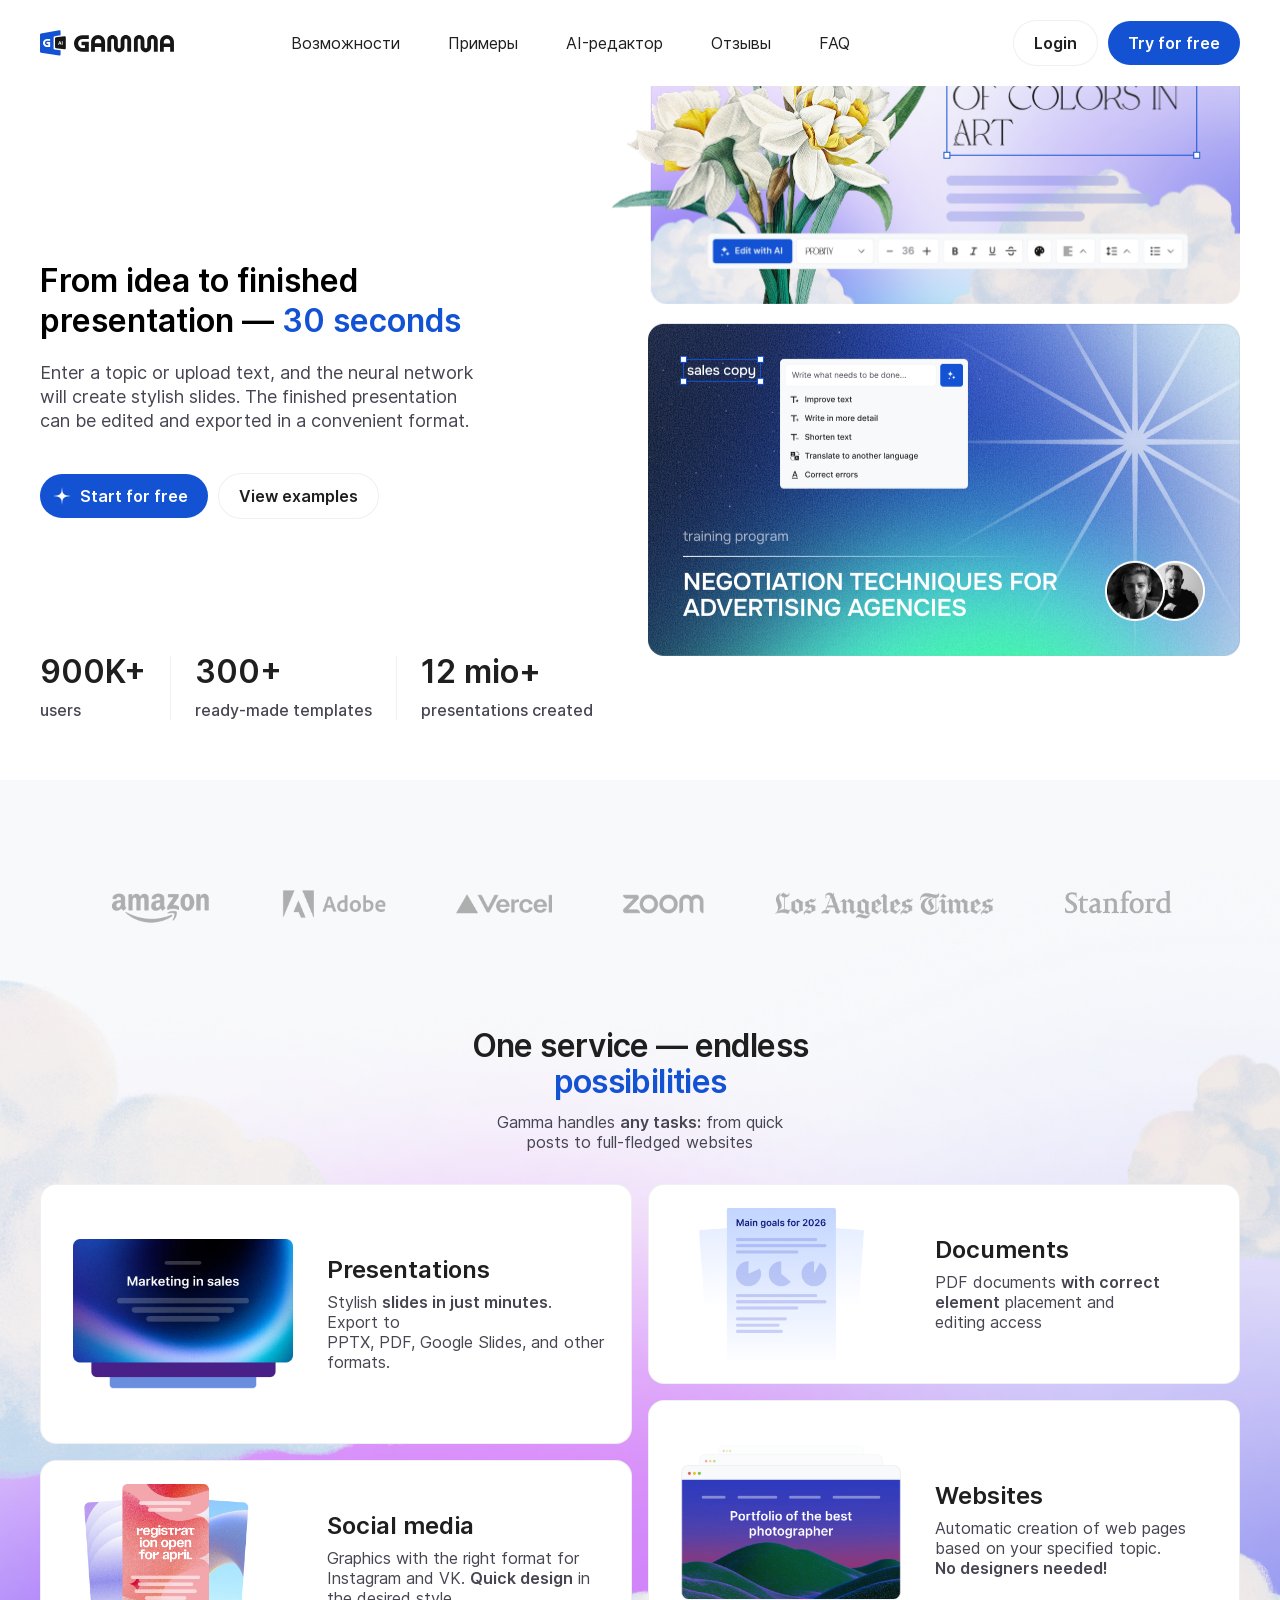
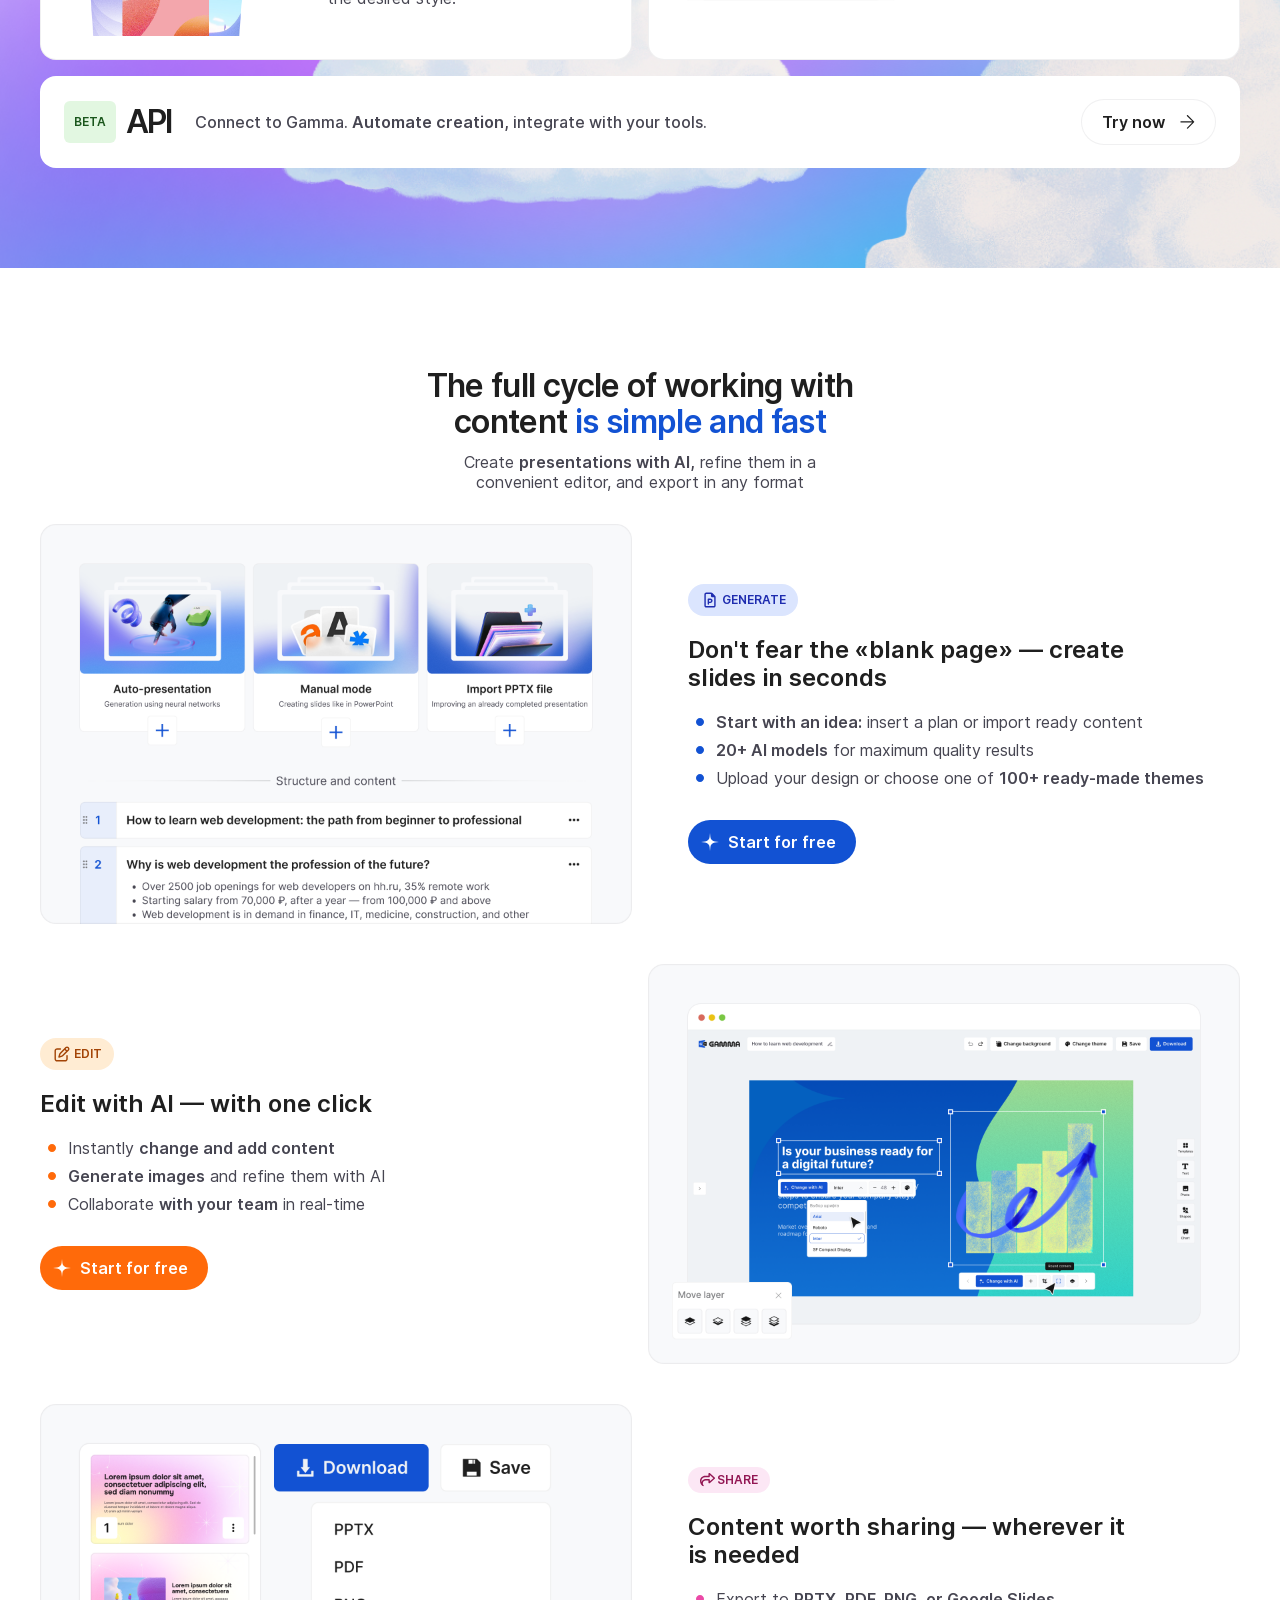
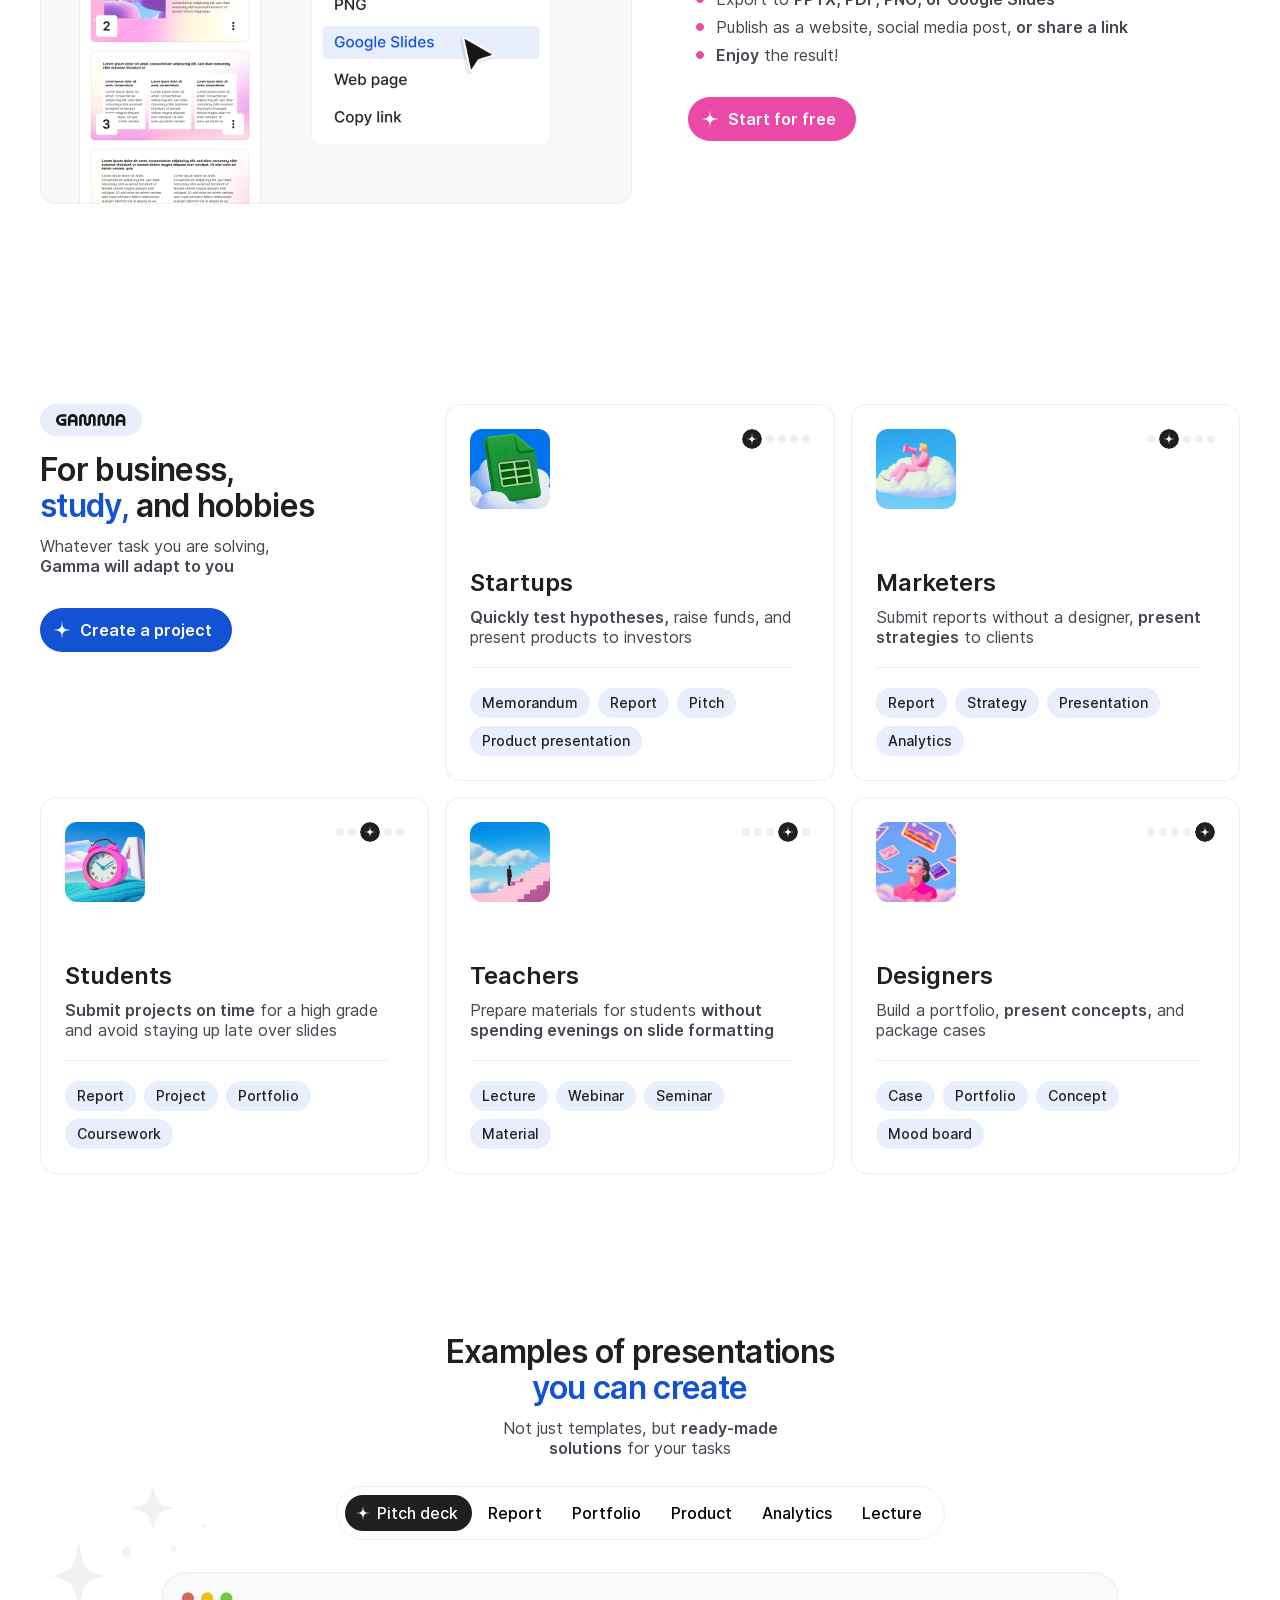
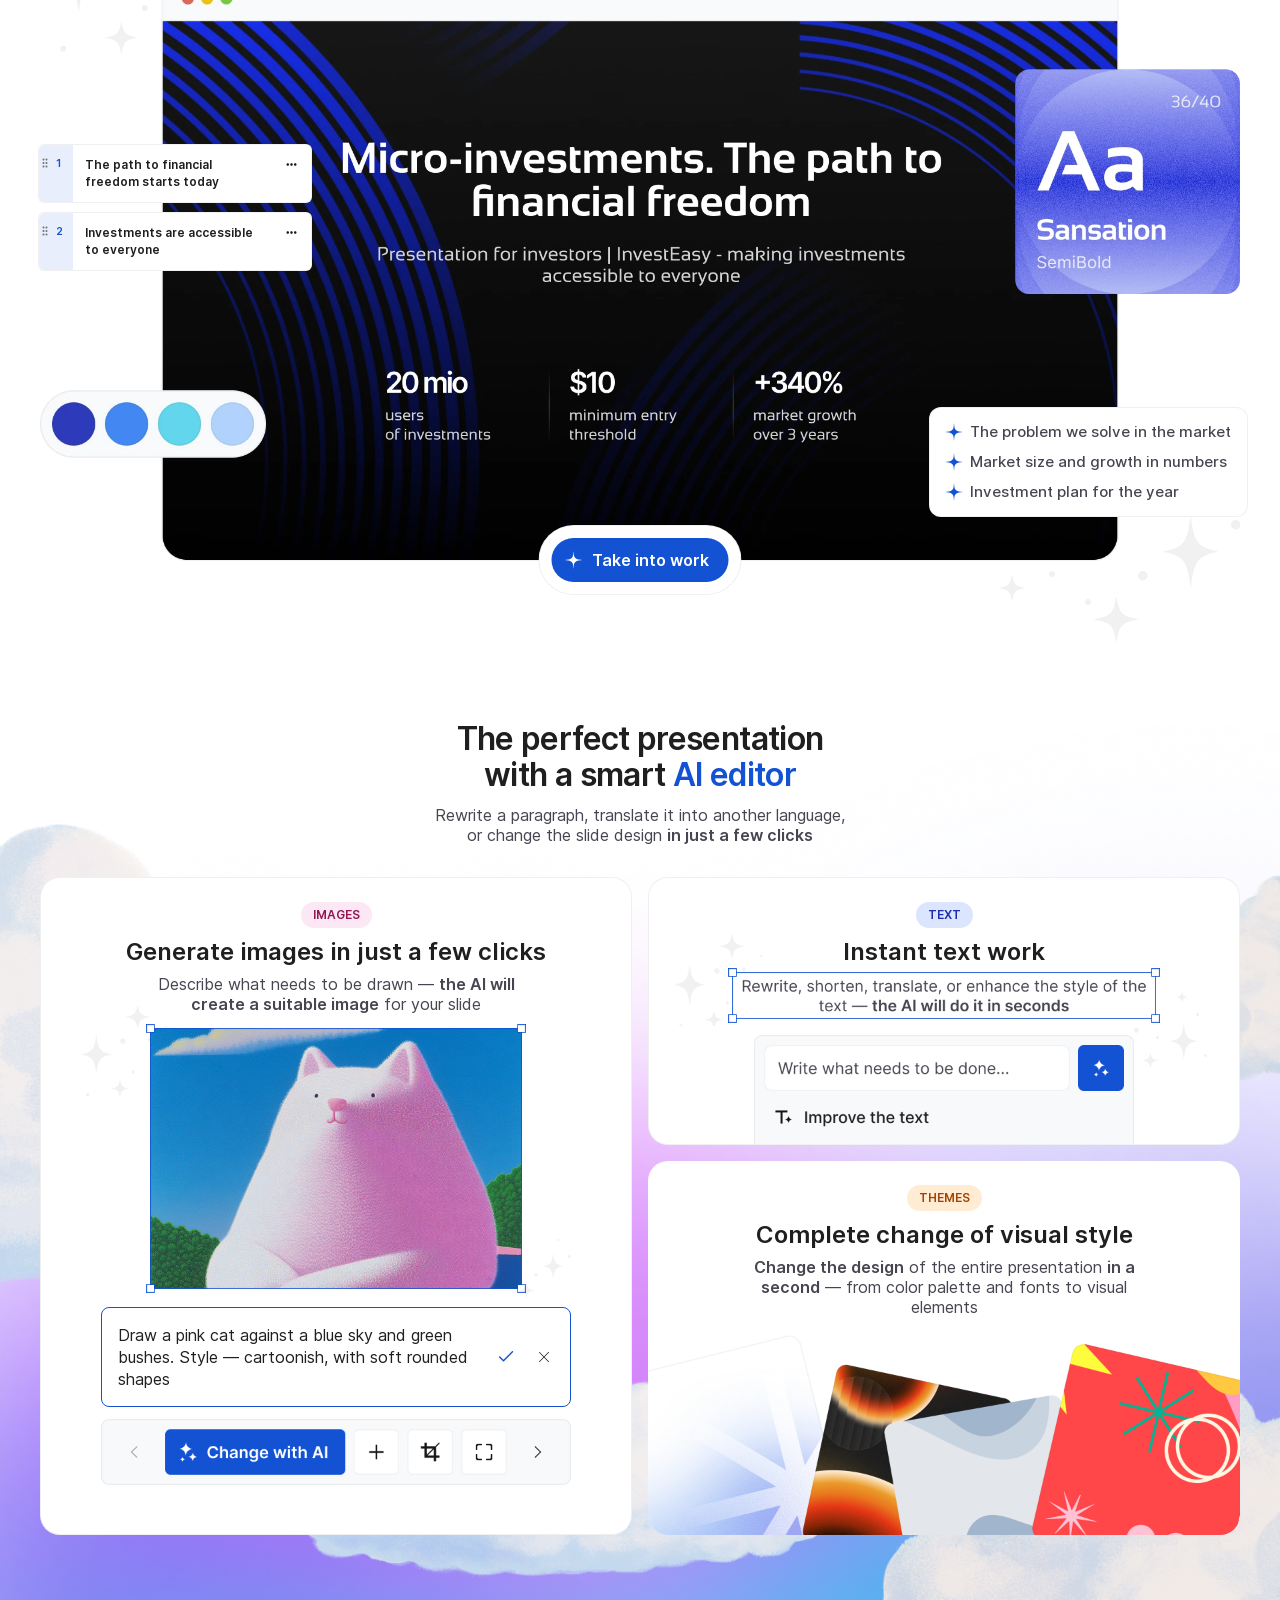
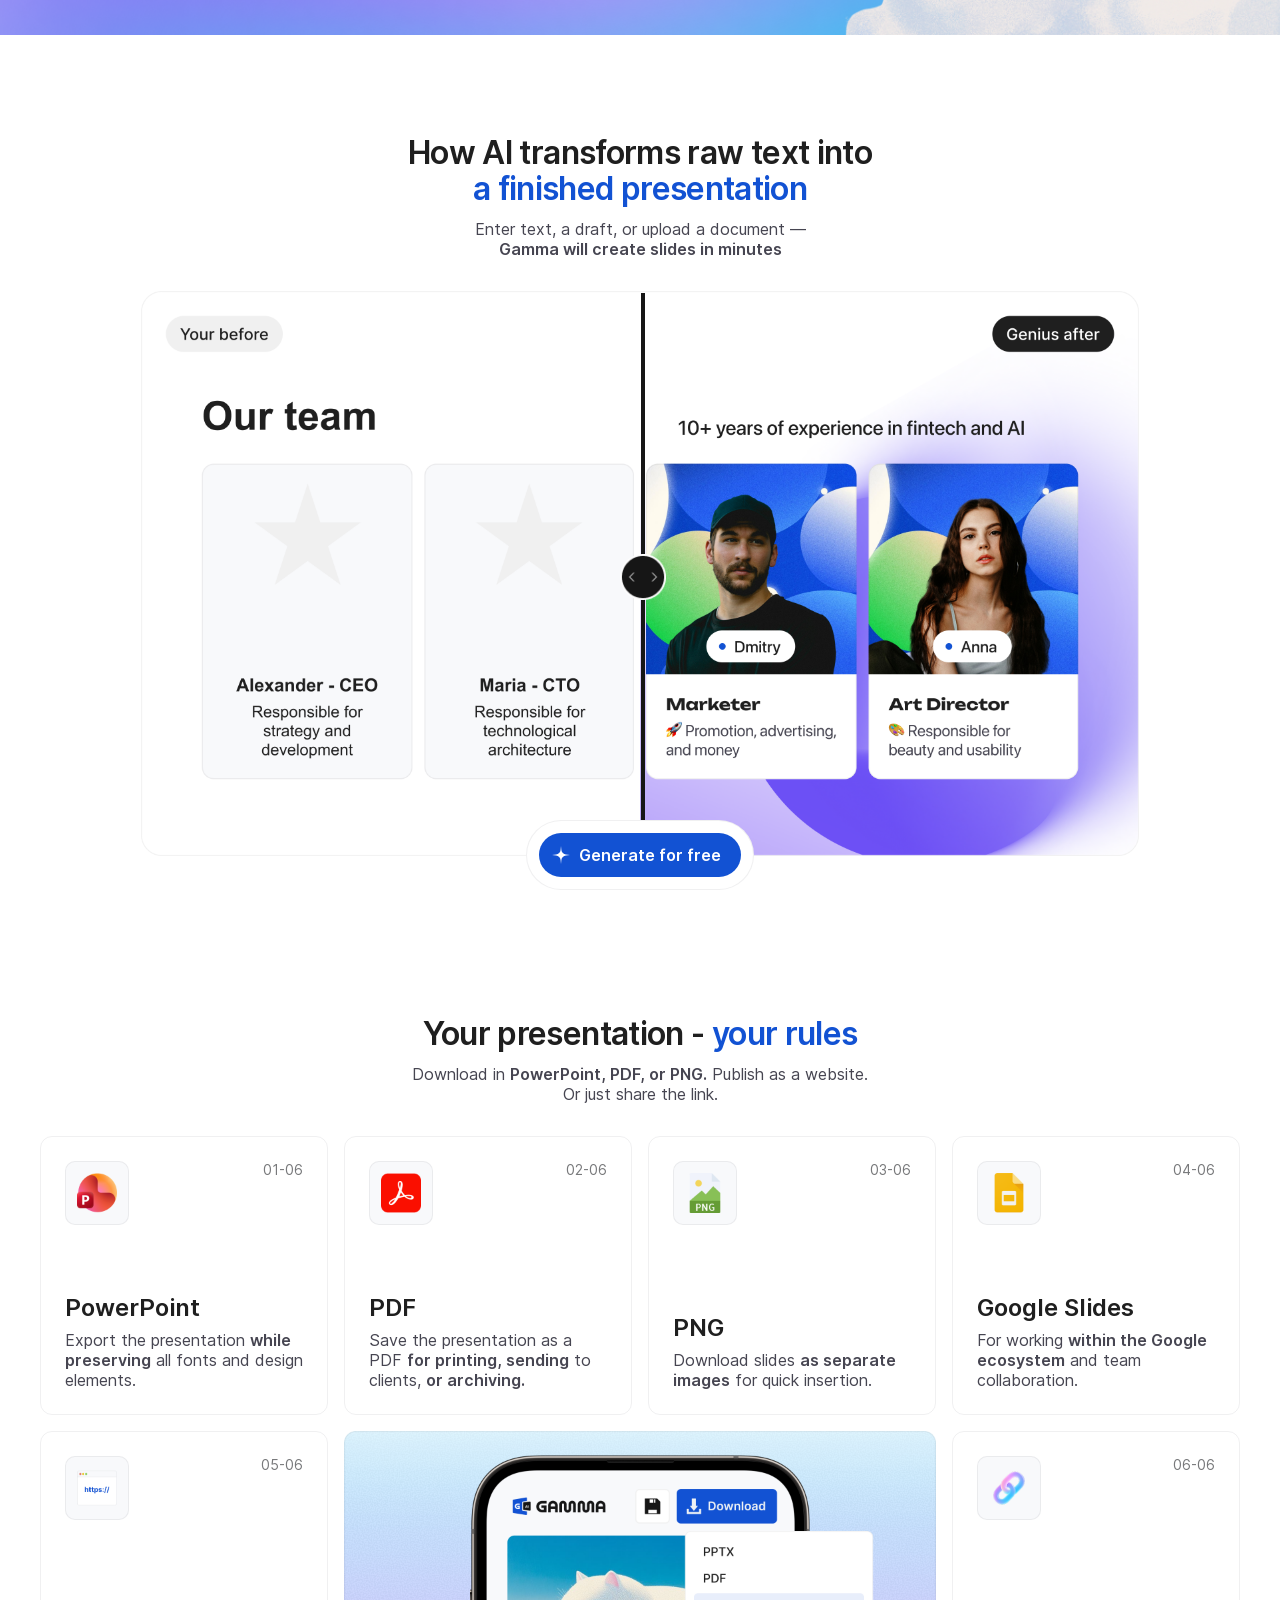
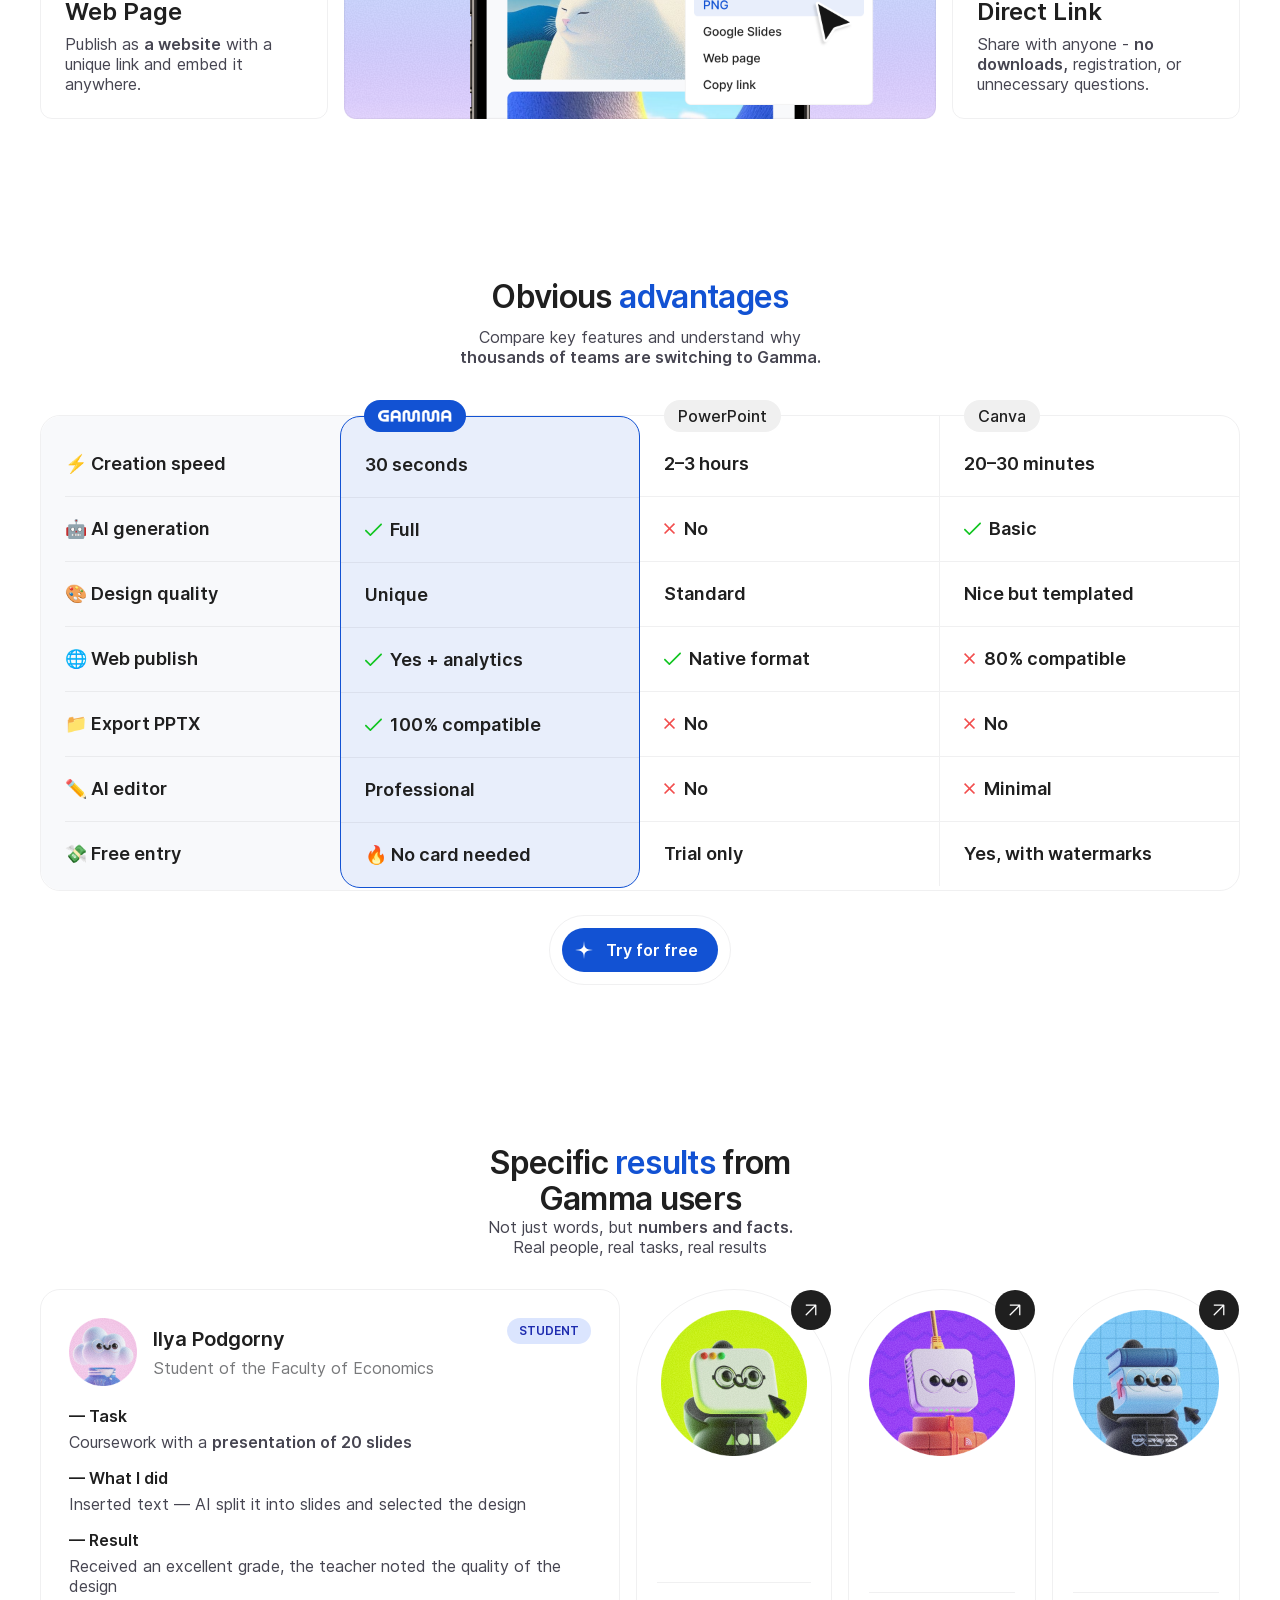
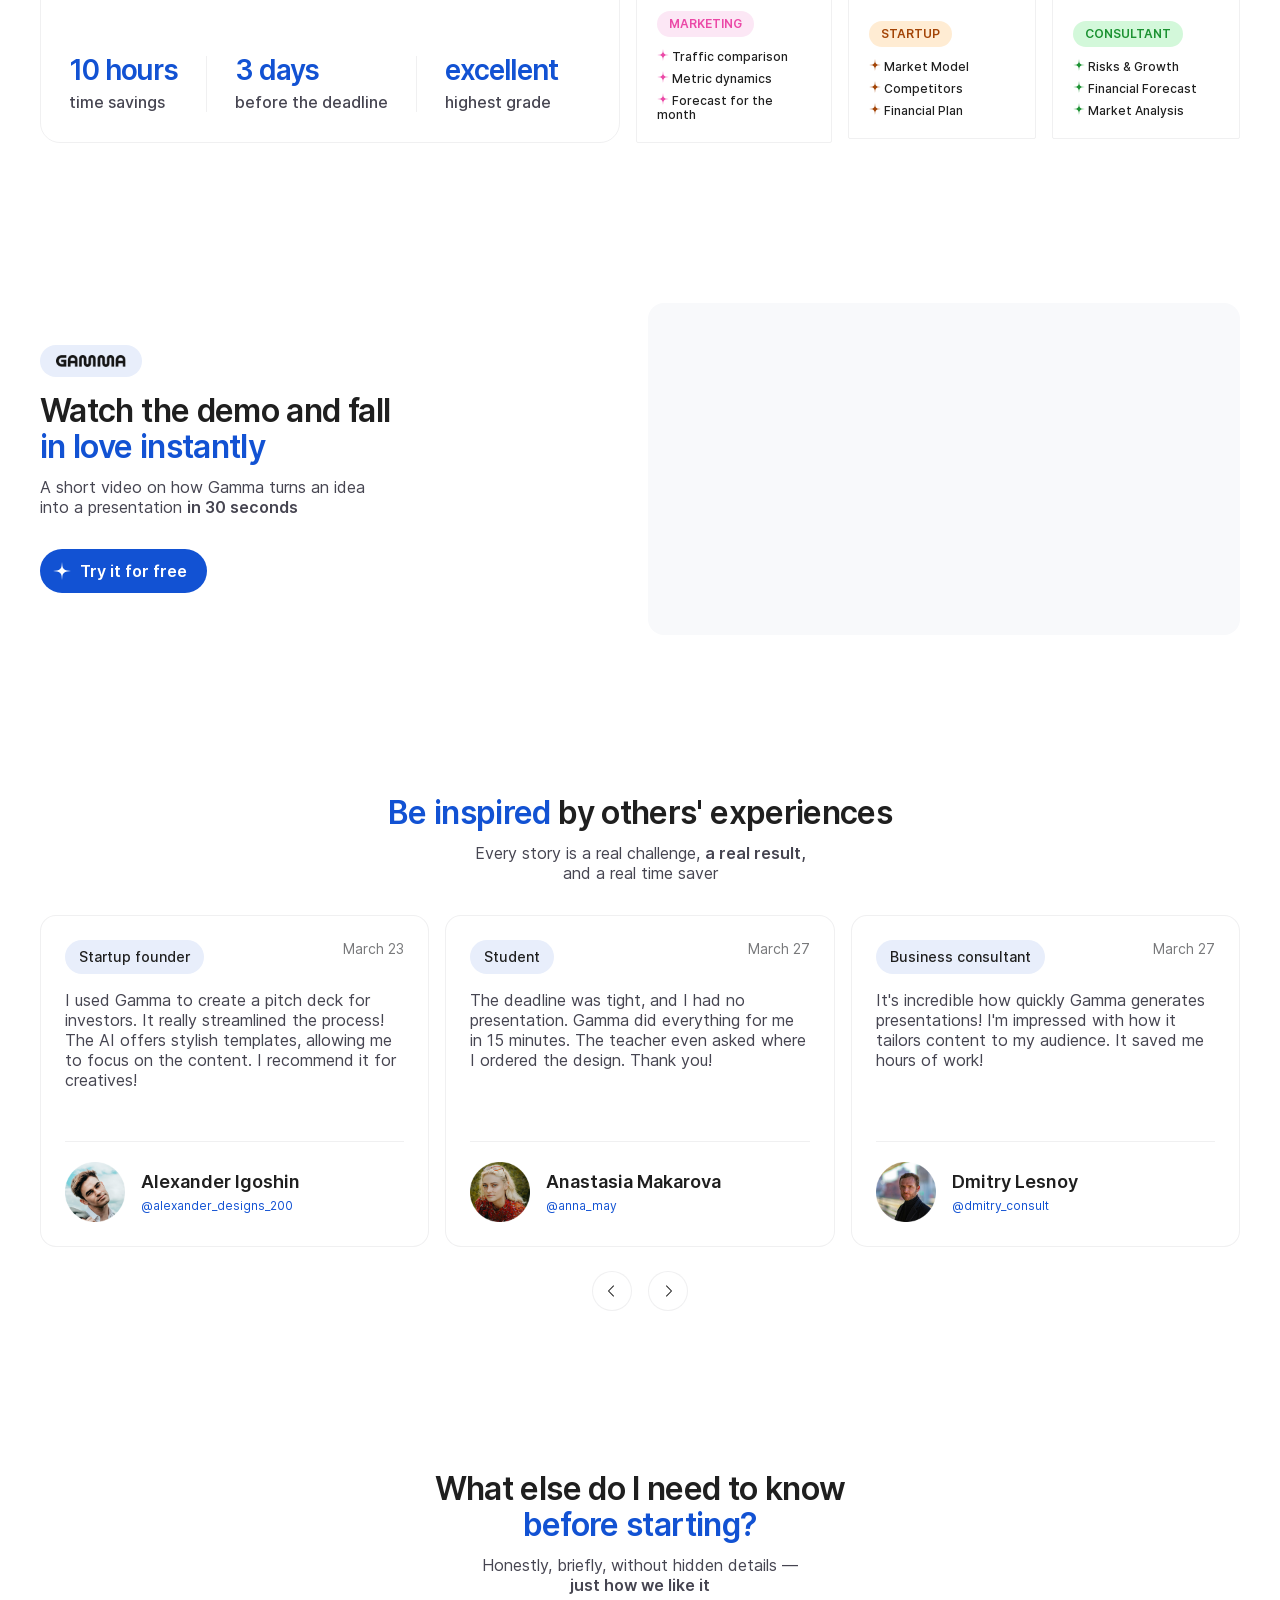
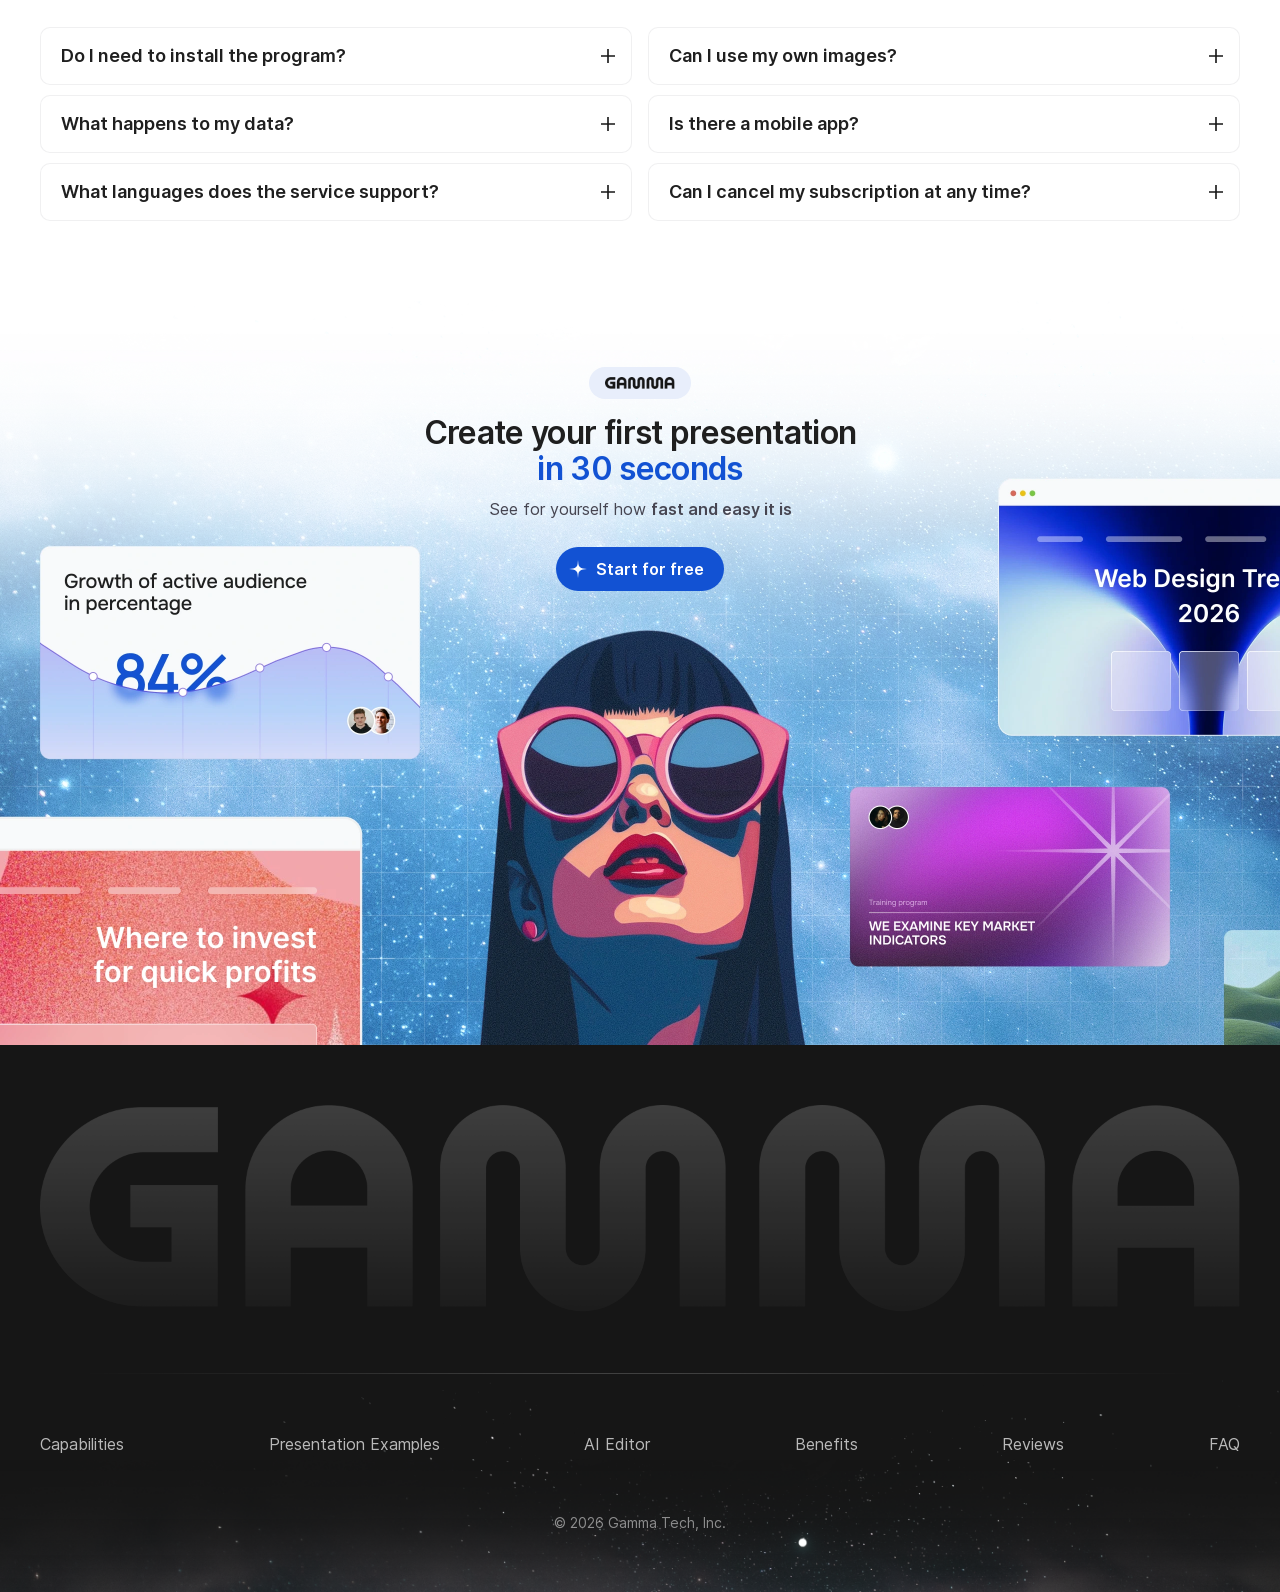
==== commit 9982ddb3: "adder" ====
--- a/index.html
+++ b/index.html
@@ -18,11 +18,11 @@
                 <div class="menu-mobile G-align-center">
                     <div class="nav-menu">
                         <ul class="menu-scroll G-align-center">
-                            <li><a href="#">Capabilities</a></li>
-                            <li><a href="#">Examples</a></li>
-                            <li><a href="#">AI editor</a></li>
-                            <li><a href="#">Reviews</a></li>
-                            <li><a href="#">FAQ</a></li>
+                            <li><a href="#capabilities">Возможности</a></li>
+                            <li><a href="#examples">Примеры</a></li>
+                            <li><a href="#ai-editor">AI-редактор</a></li>
+                            <li><a href="#reviews">Отзывы</a></li>
+                            <li><a href="#faq">FAQ</a></li>
                         </ul>
                     </div>
                     <div class="header-btn G-align-center">
@@ -126,7 +126,7 @@
 </section>
 
 
-<section class="possibilities" style="background-image: url('./assets/img/cloud-bg.png');">
+<section id="capabilities"  class="possibilities" style="background-image: url('./assets/img/cloud-bg.png');">
     <div class="container">
         <div class="possibilities-content">
             <ul>
@@ -658,7 +658,7 @@
         </div>
     </div>
 </section>
-<section class="micro-investments section-padding">
+<section id="examples" class="micro-investments section-padding">
     <div class="container">
         <div class="micro-invest-cont G-flex-column G-align-center">
             <h2>Examples of presentations <span>you can create</span></h2>
@@ -942,7 +942,7 @@
 
     </div>
 </section>
-<section class="generate-images" style="background-image: url('./assets/img/cloud-bg2.png')">
+<section id="ai-editor" class="generate-images" style="background-image: url('./assets/img/cloud-bg2.png')">
     <div class="container">
         <div class="generate-title G-flex-column G-align-center">
             <h2>The perfect presentation with a smart <span>AI editor</span></h2>
@@ -1586,7 +1586,7 @@
         </div>
     </div>
 </section>
-<section class="experiences section-padding">
+<section id="reviews" class="experiences section-padding">
     <div class="container">
         <div class="experience-content G-flex-column G-align-center">
             <h2><span>Be inspired</span> by others' experiences</h2>
@@ -1732,7 +1732,7 @@
         </div>
     </div>
 </section>
-<section class="details section-padding">
+<section id="faq" class="details section-padding">
     <div class="container">
         <div class="details-content G-flex-column G-align-center">
             <h2>What else do I need to know <span>before starting?</span></h2>
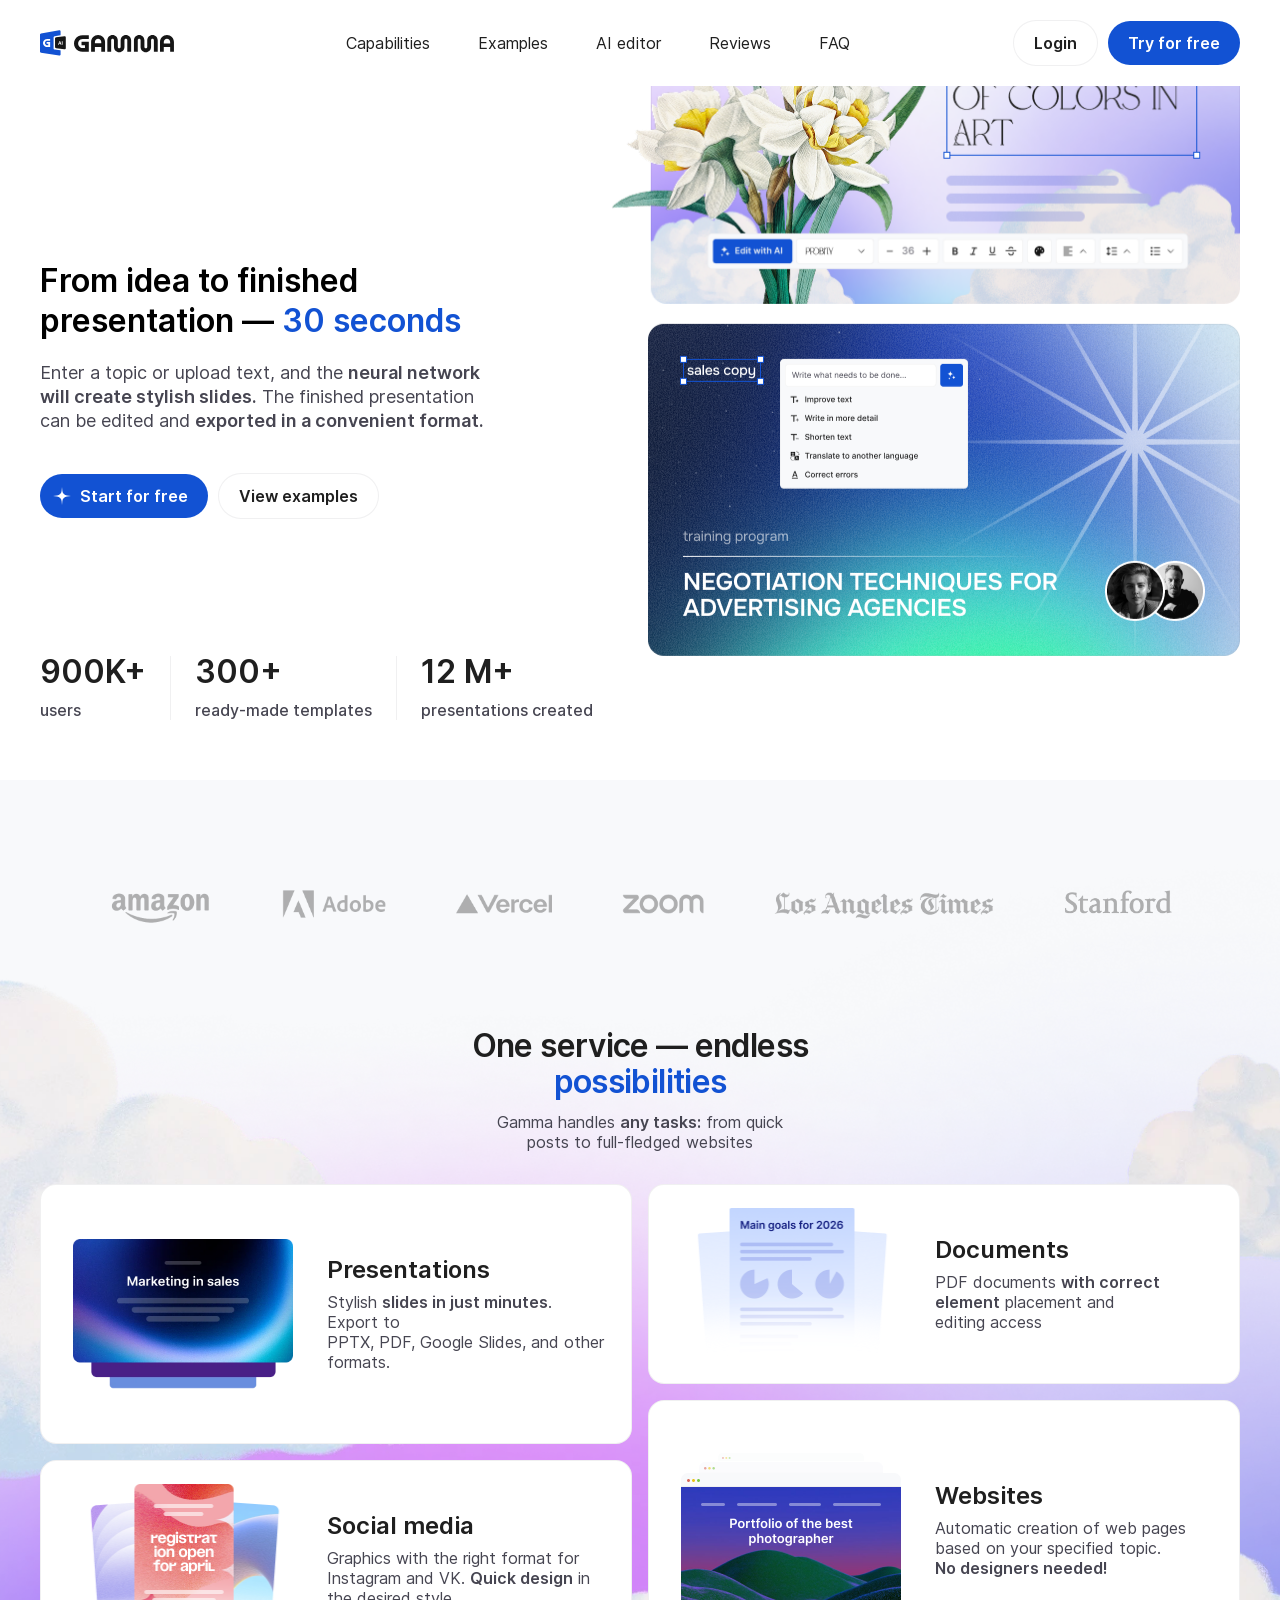
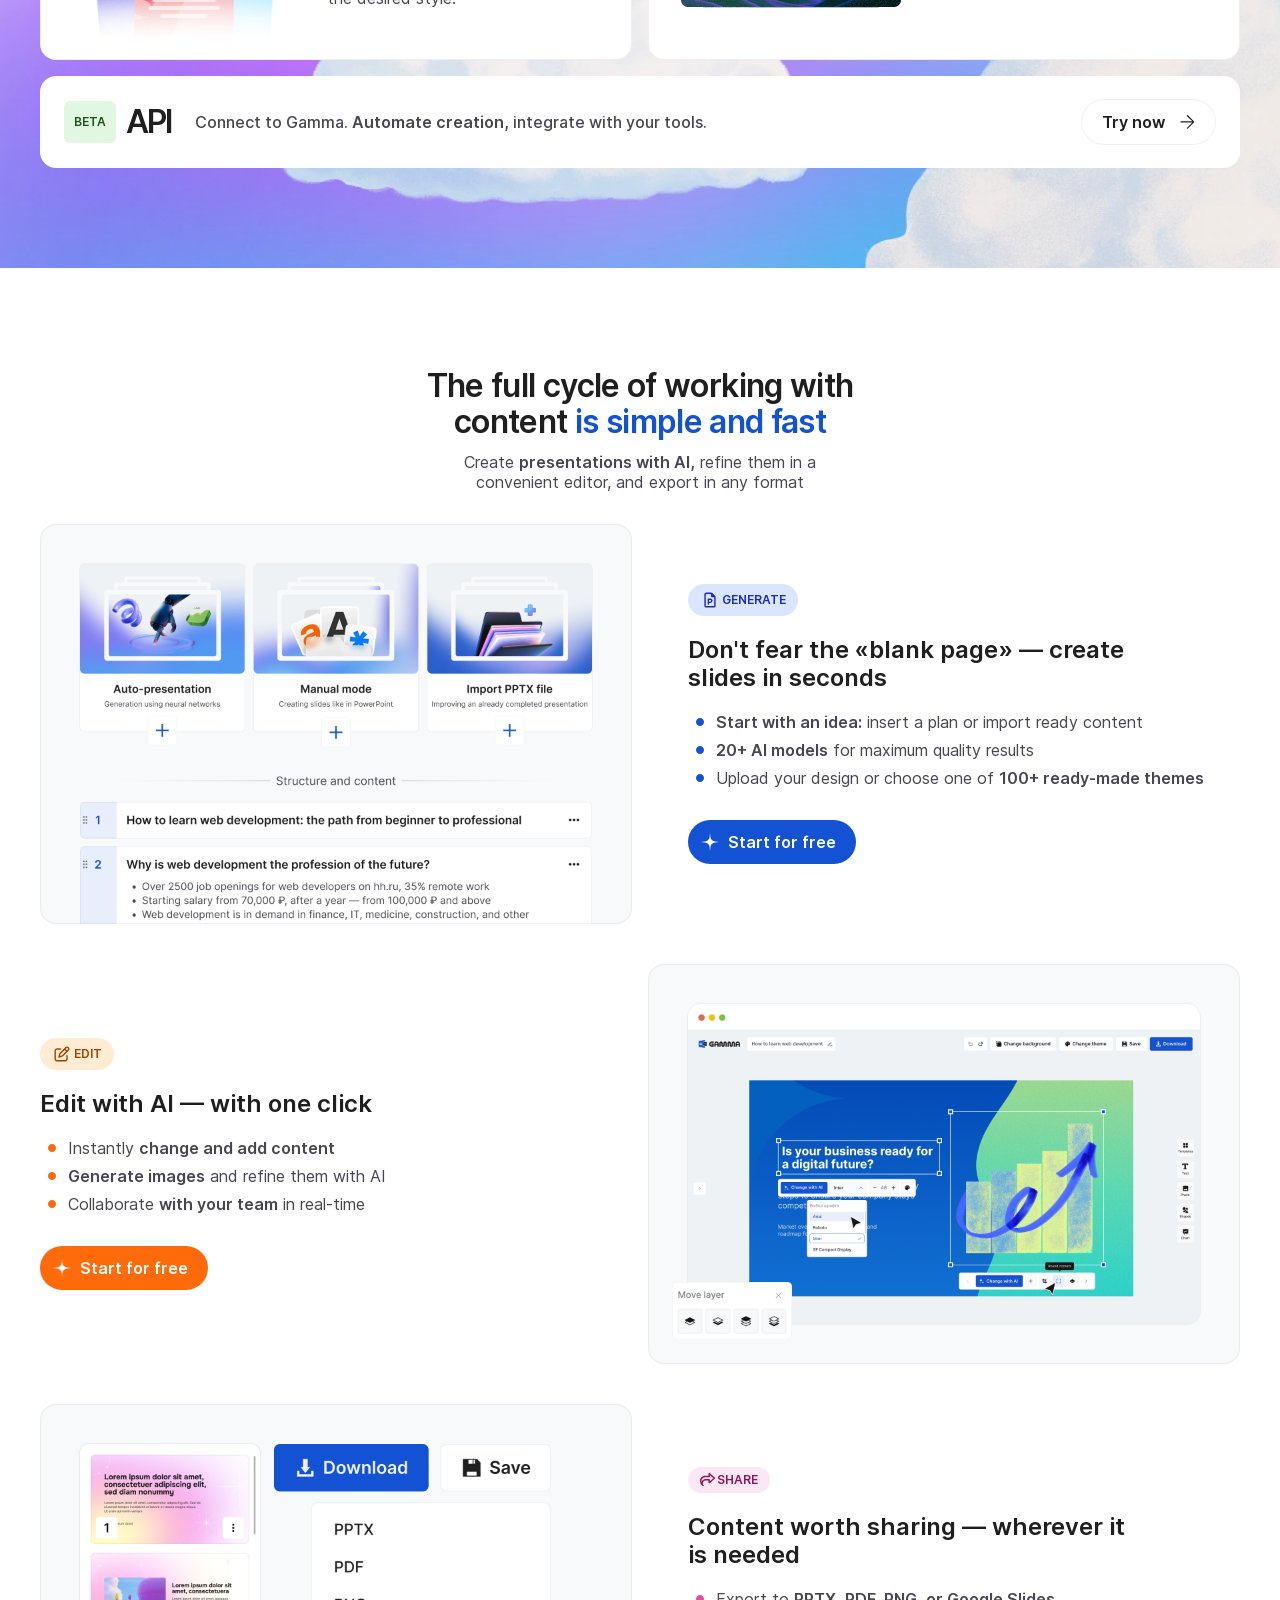
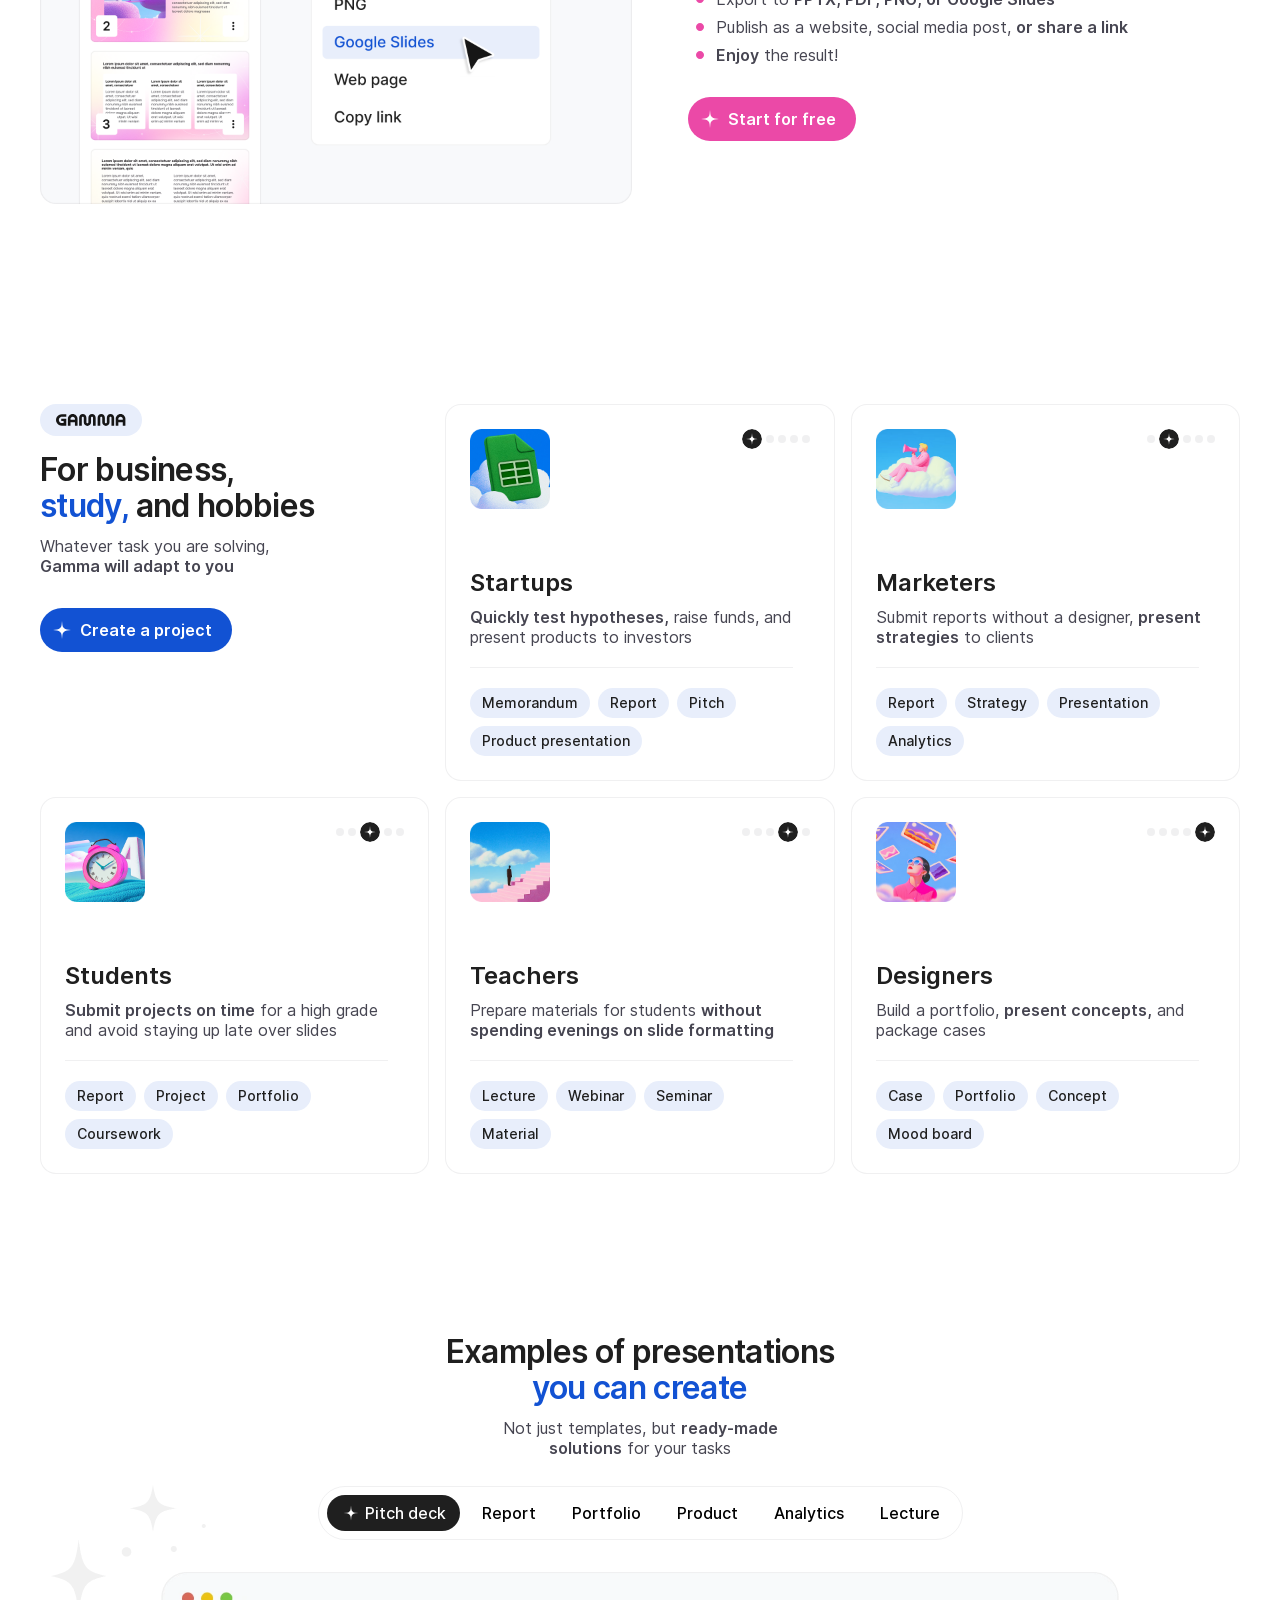
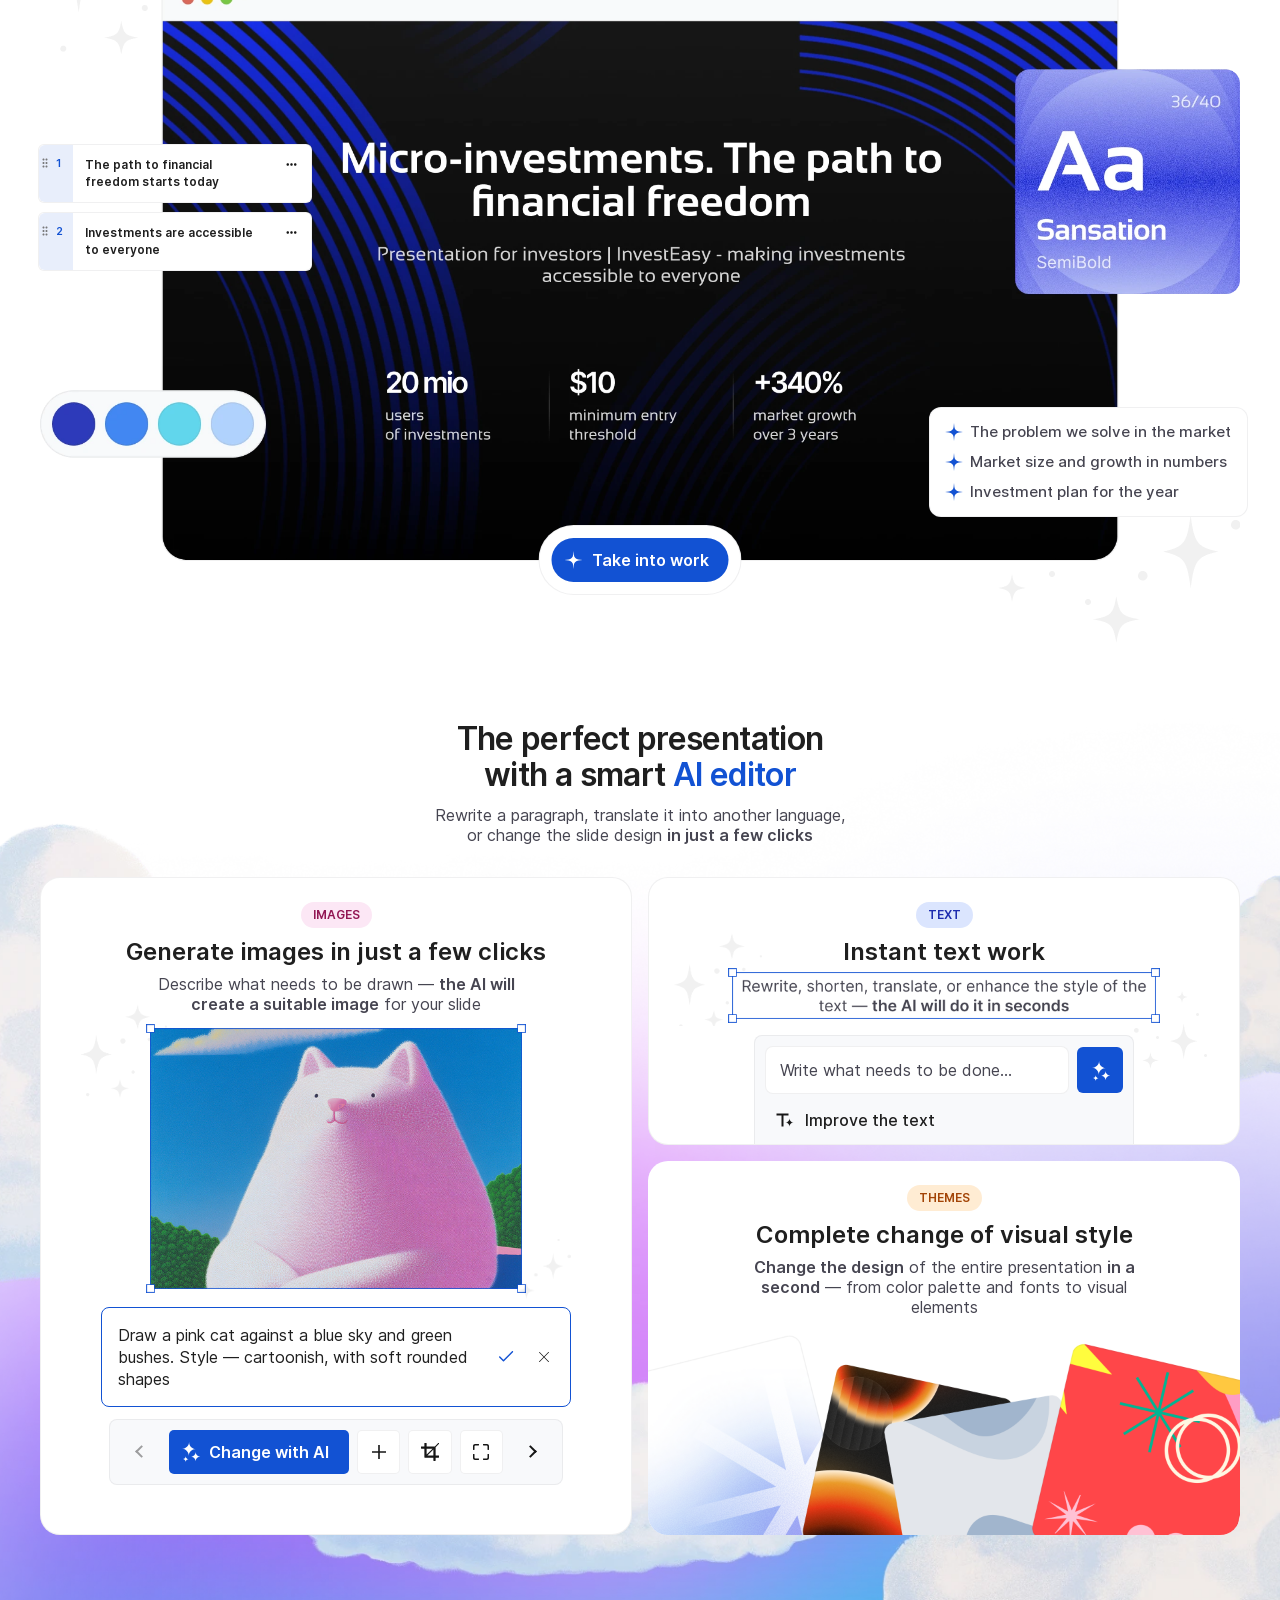
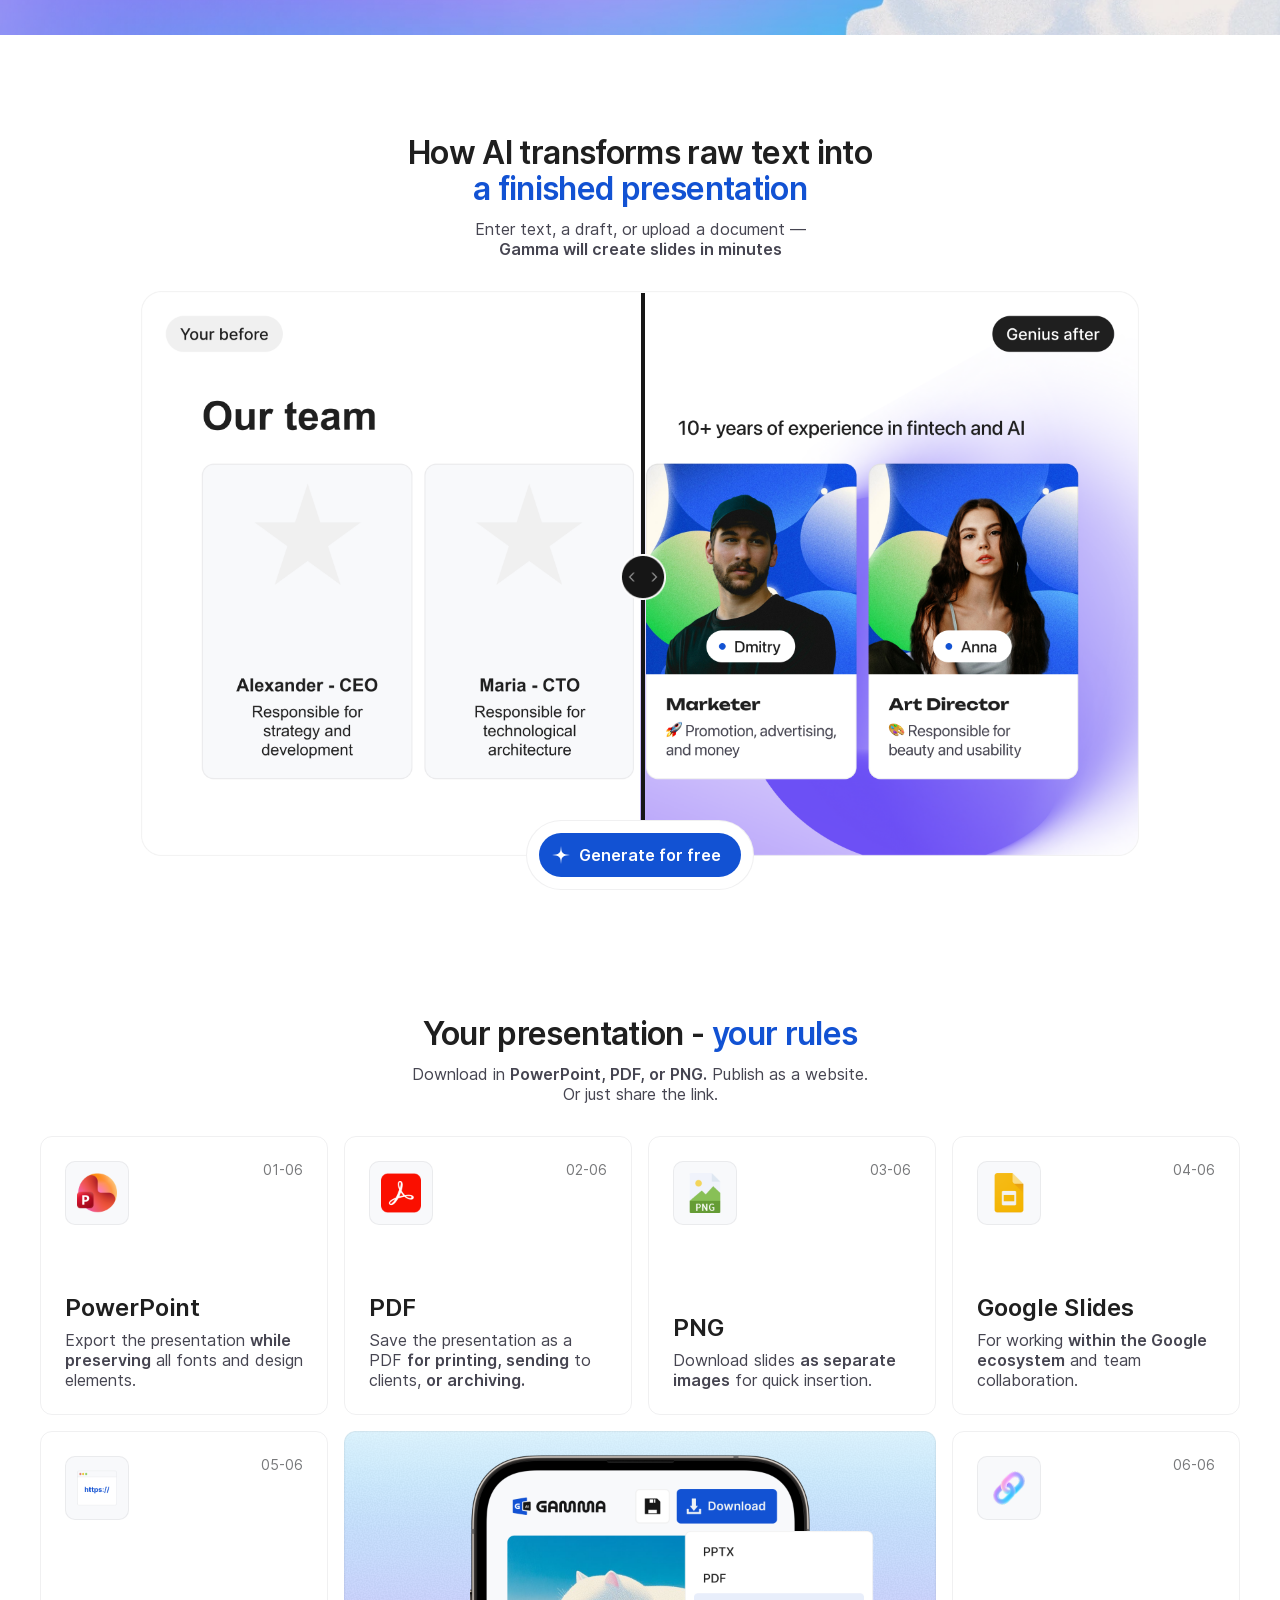
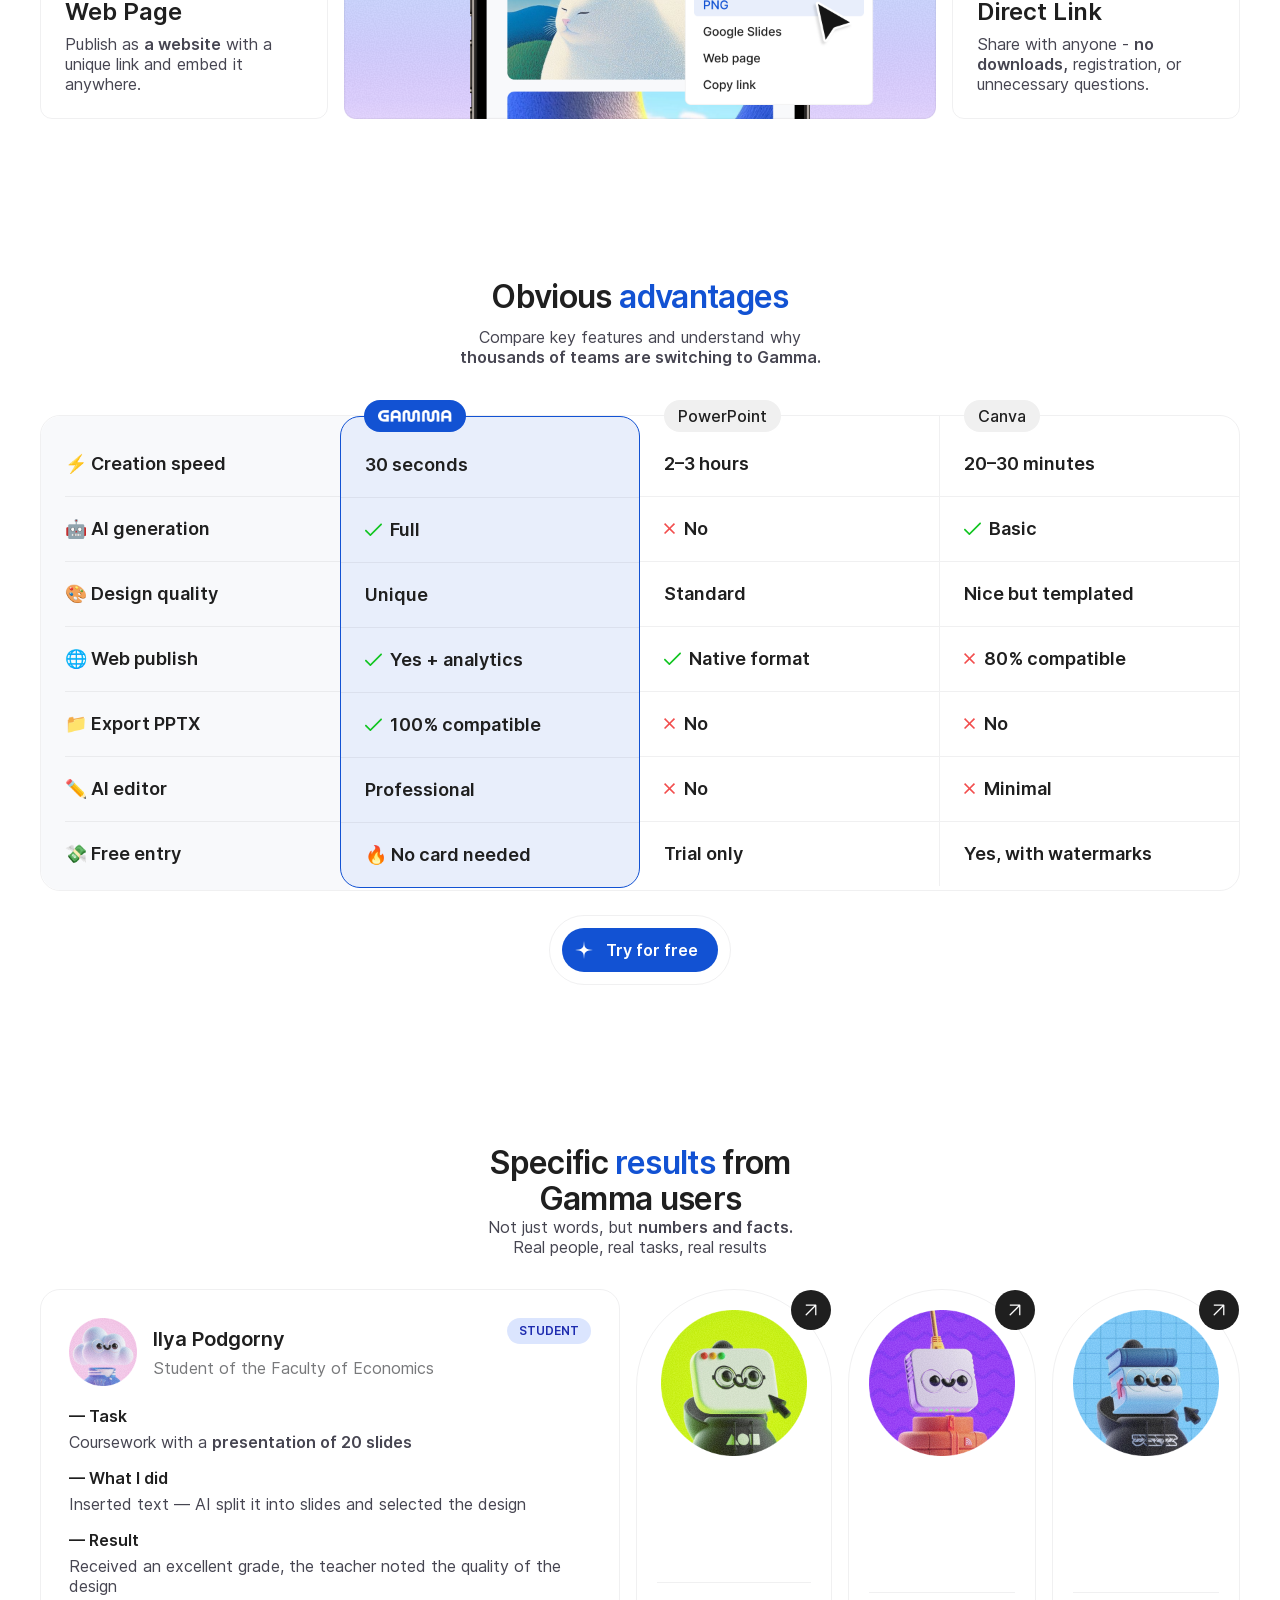
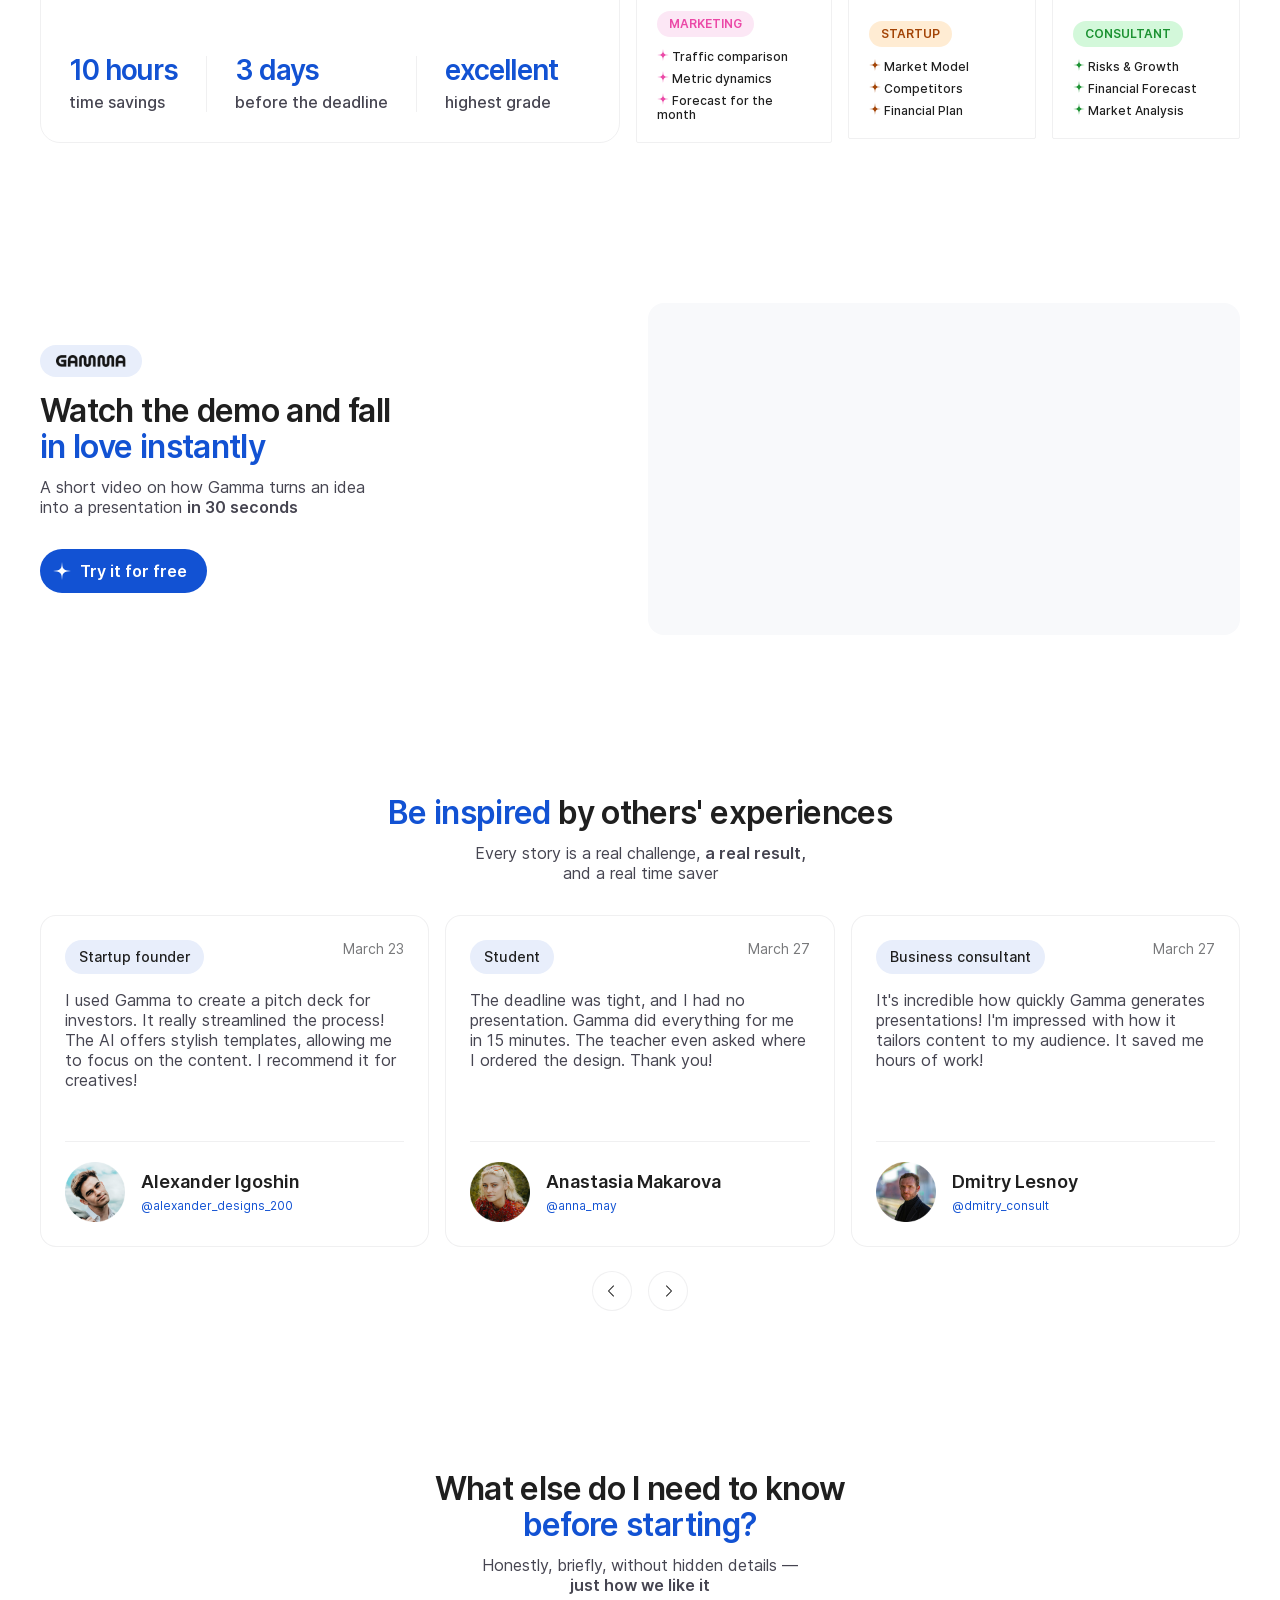
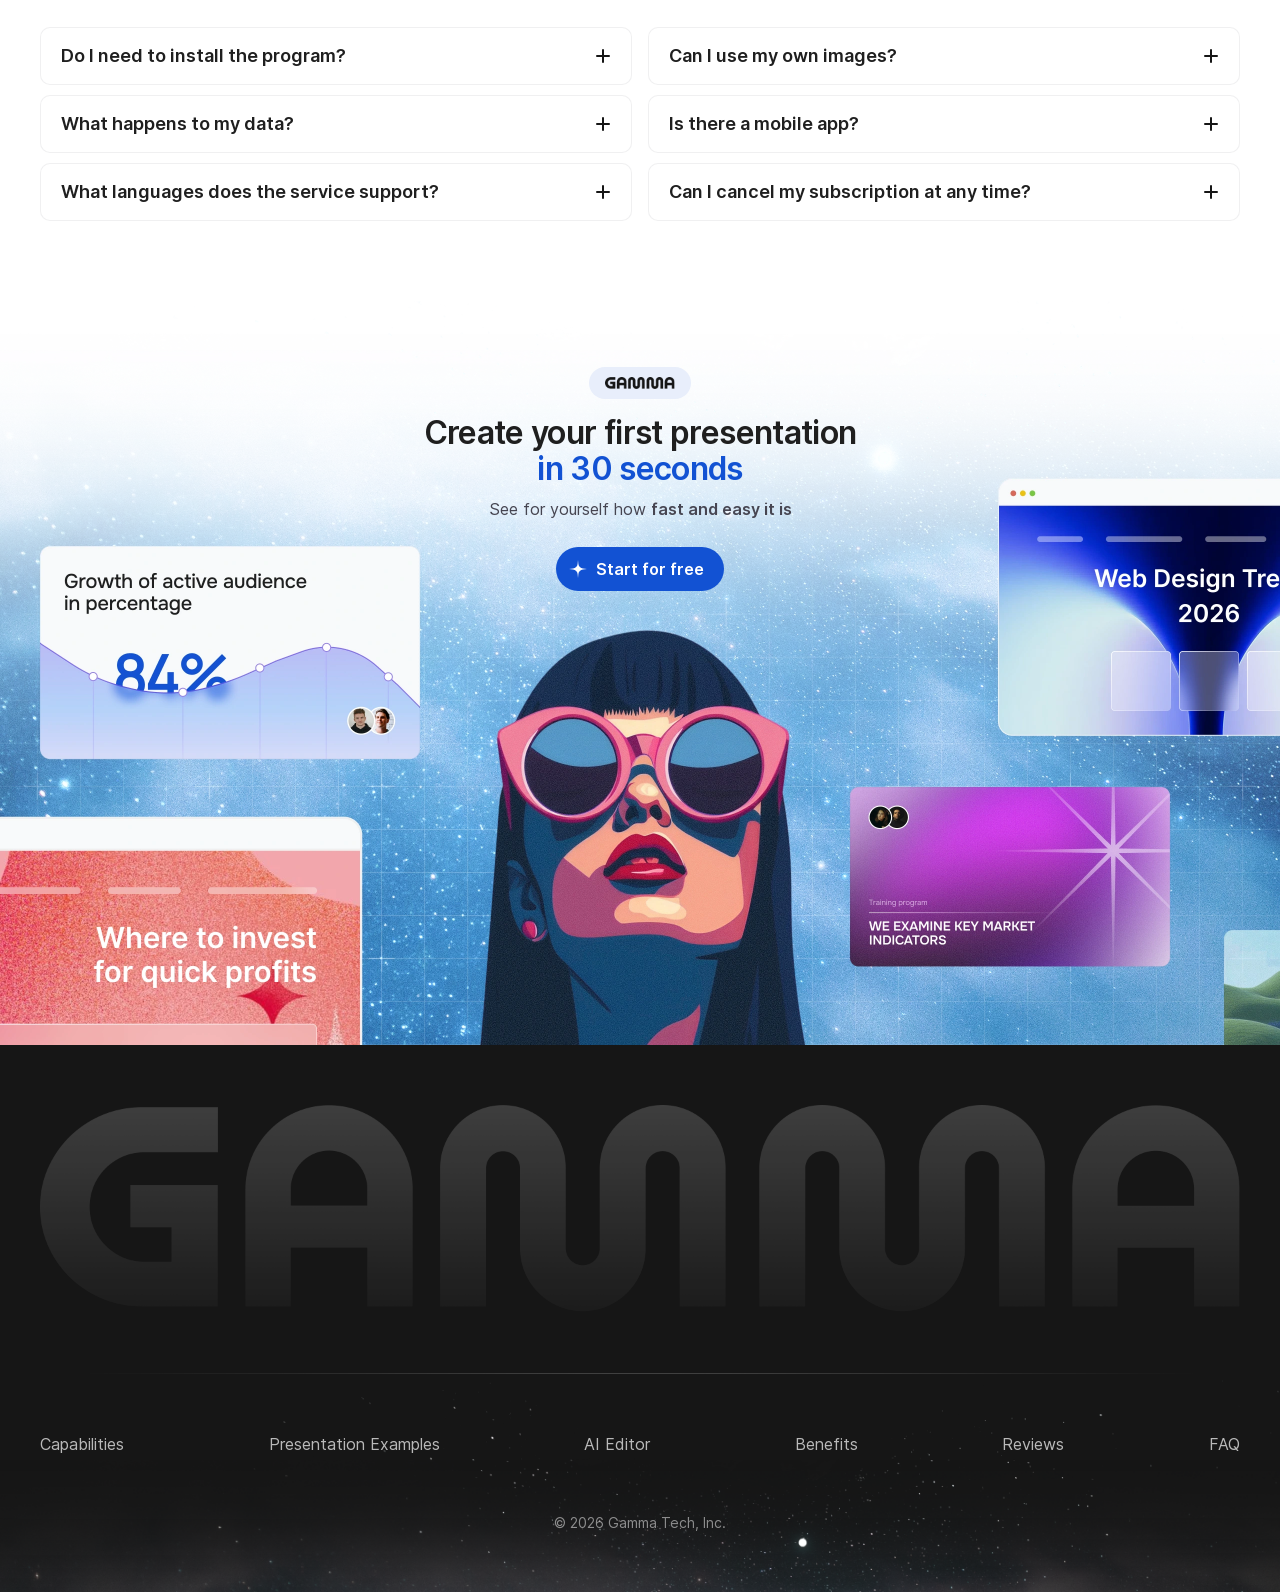
==== commit 509b3f24: "adww" ====
--- a/index.html
+++ b/index.html
@@ -18,10 +18,10 @@
                 <div class="menu-mobile G-align-center">
                     <div class="nav-menu">
                         <ul class="menu-scroll G-align-center">
-                            <li><a href="#capabilities">Возможности</a></li>
-                            <li><a href="#examples">Примеры</a></li>
-                            <li><a href="#ai-editor">AI-редактор</a></li>
-                            <li><a href="#reviews">Отзывы</a></li>
+                            <li><a href="#capabilities">Capabilities</a></li>
+                            <li><a href="#examples">Examples</a></li>
+                            <li><a href="#ai-editor">AI editor</a></li>
+                            <li><a href="#reviews">Reviews</a></li>
                             <li><a href="#faq">FAQ</a></li>
                         </ul>
                     </div>
@@ -51,8 +51,8 @@
                     From idea to finished presentation — <span>30 seconds</span>
                 </h1>
                 <p>
-                    Enter a topic or upload text, and the neural network will create stylish slides. The finished
-                    presentation can be edited and exported in a convenient format.
+                    Enter a topic or upload text, and the <span>neural network will create stylish slides.</span> The finished
+                    presentation can be edited and <span>exported in a convenient format.</span>
                 </p>
                 <div class="hero-btn G-align-center">
                     <button class="try-btn start-btn-blue  G-align-center">
@@ -118,7 +118,7 @@
                 <p>ready-made templates</p>
             </div>
             <div class="body-card-stat">
-                <span>12 mio+</span>
+                <span>12 М+</span>
                 <p>presentations created</p>
             </div>
         </div>
@@ -126,7 +126,7 @@
 </section>
 
 
-<section id="capabilities"  class="possibilities" style="background-image: url('./assets/img/cloud-bg.png');">
+<section id="capabilities" class="possibilities">
     <div class="container">
         <div class="possibilities-content">
             <ul>
@@ -149,119 +149,120 @@
                     <img src="./assets/img/stanford.png" alt="stanford">
                 </li>
             </ul>
-            <div class="possibilities-header G-flex-column G-align-center">
-                <h2>One service — endless <span>possibilities</span></h2>
-                <p>Gamma handles <span>any tasks:</span> from quick posts to full-fledged websites</p>
-            </div>
-            <div class="possibilities-card">
-                <div class="possibilities-card-item long G-center">
-                    <div class="possibilities-presentations possibilities-img">
-                        <img src="./assets/img/marketing.webp" alt="marketing">
-                    </div>
-                    <div class="possibilities-card-info">
-                        <h3>Presentations</h3>
-                        <p>Stylish <span>slides in just minutes</span>. Export to <br> PPTX, PDF, Google Slides, and
-                            other formats.</p>
-                    </div>
-                </div>
-                <div class="possibilities-card-item short G-center">
-                    <div class="possibilities-social-media possibilities-img">
-                        <img src="./assets/img/social-media.png" alt="social">
-                    </div>
-                    <div class="possibilities-card-info">
-                        <h3>Social media</h3>
-                        <p>Graphics with the right format for Instagram and VK. <span>Quick design</span> in the desired
-                            style.</p>
-                    </div>
-                </div>
-                <div class="possibilities-card-item short G-center">
-                    <div class="possibilities-documents possibilities-img">
-                        <img src="./assets/img/documents.png" alt="documents">
-                    </div>
-                    <div class="possibilities-card-info">
-                        <h3>Documents</h3>
-                        <p>PDF documents <span>with correct <br> element</span> placement and <br> editing access</p>
-                    </div>
-                </div>
-                <div class="possibilities-card-item long G-center" style="height: 260px">
-                    <div class="possibilities-websites possibilities-img">
-                        <img src="./assets/img/websites.png" alt="websites">
-                    </div>
-                    <div class="possibilities-card-info">
-                        <h3>Websites</h3>
-                        <p>Automatic creation of web pages <br> based on your specified topic. <br><span>No designers needed!</span>
-                        </p>
-                    </div>
-                </div>
-            </div>
-
-            <div class="possibilities-mob">
-                <div class="swiper possibilities-slider">
-                    <div class="swiper-wrapper">
-                        <div class="swiper-slide">
-                            <div class="possibilities-card-item  G-center">
-                                <div class="possibilities-presentations possibilities-img">
-                                    <img src="./assets/img/marketing.webp" alt="marketing">
-                                </div>
-                                <div class="possibilities-card-info">
-                                    <h3>Presentations</h3>
-                                    <p>Stylish <span>slides in just minutes</span>. Export to <br> PPTX, PDF, Google Slides, and
-                                        other formats.</p>
-                                </div>
-                            </div>
-                        </div>
-                        <div class="swiper-slide">
-                            <div class="possibilities-card-item  G-center">
-                                <div class="possibilities-documents possibilities-img">
-                                    <img src="./assets/img/documents.png" alt="documents">
-                                </div>
-                                <div class="possibilities-card-info">
-                                    <h3>Documents</h3>
-                                    <p>PDF documents <span>with correct <br> element</span> placement and <br> editing access</p>
-                                </div>
-                            </div>
-                        </div>
-                        <div class="swiper-slide">
-                            <div class="possibilities-card-item  G-center">
-                                <div class="possibilities-social-media possibilities-img">
-                                    <img src="./assets/img/social-media.png" alt="social">
-                                </div>
-                                <div class="possibilities-card-info">
-                                    <h3>Social media</h3>
-                                    <p>Graphics with the right format for Instagram and VK. <span>Quick design</span> in the desired
-                                        style.</p>
-                                </div>
-                            </div>
-                        </div>
-                        <div class="swiper-slide">
-                            <div class="possibilities-card-item  G-center">
-                                <div class="possibilities-websites possibilities-img">
-                                    <img src="./assets/img/websites.png" alt="websites">
-                                </div>
-                                <div class="possibilities-card-info">
-                                    <h3>Websites</h3>
-                                    <p>Automatic creation of web pages <br> based on your specified topic. <br><span>No designers needed!</span>
-                                    </p>
-                                </div>
-                            </div>
-                        </div>
-                    </div>
-                </div>
-                <div class="possibilities-pag swiper-pagination"></div>
-            </div>
-
-            <div class="possibilities-beta  G-justify-between G-align-center">
-                <div class="beta-content  G-align-center">
-                    <div class="beta-content-item  G-align-center">
-                        <h5>BETA</h5>
-                        <h4>API</h4>
-                    </div>
-                    <p>Connect to Gamma. <span>Automate creation,</span> integrate with your tools.</p>
-                </div>
-                    <a href="#" class="beta-btn G-align-center">Try now
-                        <i class="icon-arrow-right"></i>
-                    </a>
-            </div>
+        </div>
+        <div class="possibilities-header G-flex-column G-align-center">
+            <h2>One service — endless <span>possibilities</span></h2>
+            <p>Gamma handles <span>any tasks:</span> from quick posts to full-fledged websites</p>
+        </div>
+        <div class="possibilities-card">
+            <div class="possibilities-card-item long G-center">
+                <div class="possibilities-presentations possibilities-img">
+                    <img src="./assets/img/marketing.webp" alt="marketing">
+                </div>
+                <div class="possibilities-card-info">
+                    <h3>Presentations</h3>
+                    <p>Stylish <span>slides in just minutes</span>. Export to <br> PPTX, PDF, Google Slides, and
+                        other formats.</p>
+                </div>
+            </div>
+            <div class="possibilities-card-item short G-center">
+                <div class="possibilities-social-media possibilities-img">
+                    <img src="./assets/img/social-media.png" alt="social">
+                </div>
+                <div class="possibilities-card-info">
+                    <h3>Social media</h3>
+                    <p>Graphics with the right format for Instagram and VK. <span>Quick design</span> in the desired
+                        style.</p>
+                </div>
+            </div>
+            <div class="possibilities-card-item short G-center">
+                <div class="possibilities-documents possibilities-img">
+                    <img src="./assets/img/documents.png" alt="documents">
+                </div>
+                <div class="possibilities-card-info">
+                    <h3>Documents</h3>
+                    <p>PDF documents <span>with correct <br> element</span> placement and <br> editing access</p>
+                </div>
+            </div>
+            <div class="possibilities-card-item long G-center" style="height: 260px">
+                <div class="possibilities-websites possibilities-img">
+                    <img src="./assets/img/websites.png" alt="websites">
+                </div>
+                <div class="possibilities-card-info">
+                    <h3>Websites</h3>
+                    <p>Automatic creation of web pages <br> based on your specified topic. <br><span>No designers needed!</span>
+                    </p>
+                </div>
+            </div>
+        </div>
+        <div class="possibilities-mob">
+            <div class="swiper possibilities-slider">
+                <div class="swiper-wrapper">
+                    <div class="swiper-slide">
+                        <div class="possibilities-card-item  G-center">
+                            <div class="possibilities-presentations possibilities-img">
+                                <img src="./assets/img/marketing.webp" alt="marketing">
+                            </div>
+                            <div class="possibilities-card-info">
+                                <h3>Presentations</h3>
+                                <p>Stylish <span>slides in just minutes</span>. Export to <br> PPTX, PDF, Google Slides,
+                                    and
+                                    other formats.</p>
+                            </div>
+                        </div>
+                    </div>
+                    <div class="swiper-slide">
+                        <div class="possibilities-card-item  G-center">
+                            <div class="possibilities-documents possibilities-img">
+                                <img src="./assets/img/documents.png" alt="documents">
+                            </div>
+                            <div class="possibilities-card-info">
+                                <h3>Documents</h3>
+                                <p>PDF documents <span>with correct <br> element</span> placement and <br> editing
+                                    access</p>
+                            </div>
+                        </div>
+                    </div>
+                    <div class="swiper-slide">
+                        <div class="possibilities-card-item  G-center">
+                            <div class="possibilities-social-media possibilities-img">
+                                <img src="./assets/img/social-media.png" alt="social">
+                            </div>
+                            <div class="possibilities-card-info">
+                                <h3>Social media</h3>
+                                <p>Graphics with the right format for Instagram and VK. <span>Quick design</span> in the
+                                    desired
+                                    style.</p>
+                            </div>
+                        </div>
+                    </div>
+                    <div class="swiper-slide">
+                        <div class="possibilities-card-item  G-center">
+                            <div class="possibilities-websites possibilities-img">
+                                <img src="./assets/img/websites.png" alt="websites">
+                            </div>
+                            <div class="possibilities-card-info">
+                                <h3>Websites</h3>
+                                <p>Automatic creation of web pages <br> based on your specified topic. <br><span>No designers needed!</span>
+                                </p>
+                            </div>
+                        </div>
+                    </div>
+                </div>
+            </div>
+            <div class="possibilities-pag swiper-pagination"></div>
+        </div>
+        <div class="possibilities-beta  G-justify-between G-align-center">
+            <div class="beta-content  G-align-center">
+                <div class="beta-content-item  G-align-center">
+                    <h5>BETA</h5>
+                    <h4>API</h4>
+                </div>
+                <p>Connect to Gamma. <span>Automate creation,</span> integrate with your tools.</p>
+            </div>
+            <a href="#" class="beta-btn G-align-center">Try now
+                <i class="icon-arrow-right"></i>
+            </a>
         </div>
     </div>
 </section>
@@ -538,7 +539,8 @@
                             </div>
                             <div class="gamma-content-startup">
                                 <h3>Startups</h3>
-                                <p><span>Quickly test hypotheses,</span> raise funds, and present products to investors</p>
+                                <p><span>Quickly test hypotheses,</span> raise funds, and present products to investors
+                                </p>
                             </div>
                             <div class="gamma-content-card-footer  G-flex-wrap">
                                 <span class="chip">Memorandum</span>
@@ -590,7 +592,8 @@
                             </div>
                             <div class="gamma-content-startup">
                                 <h3>Students</h3>
-                                <p><span>Submit projects on time</span> for a high grade and avoid staying up late over slides</p>
+                                <p><span>Submit projects on time</span> for a high grade and avoid staying up late over
+                                    slides</p>
                             </div>
                             <div class="gamma-content-card-footer  G-flex-wrap">
                                 <span class="chip">Report</span>
@@ -616,7 +619,8 @@
                             </div>
                             <div class="gamma-content-startup">
                                 <h3>Teachers</h3>
-                                <p>Prepare materials for students <span>without spending evenings on slide formatting</span></p>
+                                <p>Prepare materials for students
+                                    <span>without spending evenings on slide formatting</span></p>
                             </div>
                             <div class="gamma-content-card-footer  G-flex-wrap">
                                 <span class="chip">Lecture</span>
@@ -738,7 +742,7 @@
                 </div>
             </div>
             <div class="micro-invest-tabs" data-catalog="Report">
-                <div class="micro-investments-img">
+                <div class="micro-investments-img tabs-col-inv">
                     <img src="./assets/img/micro-2.webp" alt="micro">
                     <div class="invest-tabs-col G-flex-column">
                         <div class="invest-tabs-box G-flex">
@@ -900,7 +904,7 @@
             </div>
             <div class="micro-invest-tabs" data-catalog="Lecture">
                 <div class="micro-investments-img">
-                    <img src="./assets/img/micro-5.webp" alt="micro">
+                    <img src="./assets/img/micro-6.webp" alt="micro">
                     <div class="invest-tabs-col G-flex-column">
                         <div class="invest-tabs-box G-flex">
                             <div class="invest-tabs-fon">
@@ -942,7 +946,7 @@
 
     </div>
 </section>
-<section id="ai-editor" class="generate-images" style="background-image: url('./assets/img/cloud-bg2.png')">
+<section id="ai-editor" class="generate-images">
     <div class="container">
         <div class="generate-title G-flex-column G-align-center">
             <h2>The perfect presentation with a smart <span>AI editor</span></h2>
@@ -978,8 +982,22 @@
                         </button>
                     </div>
                 </div>
-                <div class="buttons-generate">
-                    <img src="./assets/img/Buttons.png" alt="Buttons">
+                <div class="buttons-generate G-align-center">
+                    <div class="generate-left"></div>
+                    <button class="try-btn G-center">
+                        <i class="icon-change-AI"></i>
+                        Change with AI
+                    </button>
+                    <a href="#" class="generate-icons generate-icons-first">
+                        <i class="icon-plus"></i>
+                    </a>
+                    <a href="#" class="generate-icons">
+                        <i class="icon-crop"></i>
+                    </a>
+                    <a href="#" class="generate-icons">
+                        <i class="icon-vandak"></i>
+                    </a>
+                    <div class="generate-right"></div>
                 </div>
             </div>
             <div class="generate-block second-block">
@@ -989,9 +1007,22 @@
                     <div class="text-img G-flex">
                         <img src="./assets/img/Text.png" alt="Text">
                     </div>
-                    <div class="add-menu-img G-flex">
-                        <img src="./assets/img/add-menu.png" class="add-menu-desc" alt="menu">
-                        <img src="./assets/img/add-menu-mob.png" class="add-menu-mob" alt="menu">
+                    <div class="add-menu-img ">
+                        <div class="add-menu-search G-align-center">
+                            <input type="text" placeholder="Write what needs to be done...">
+                            <button class="menu-search-btn">
+                                <i class="icon-change-AI"></i>
+                            </button>
+                        </div>
+                        <div class="add-menu-text">
+                            <ul>
+                                <li><i class="icon-improve"></i> Improve the text</li>
+                                <li><i class="icon-write"></i> Write in more detail</li>
+                                <li><i class="icon-shorten"></i> Shorten the text</li>
+                                <li><i class="icon-translate"></i> Translate into another language</li>
+                                <li><i class="icon-correct"></i> Correct errors</li>
+                            </ul>
+                        </div>
                     </div>
                 </div>
                 <div class="bottom-content G-flex-column G-align-center">
@@ -1018,7 +1049,7 @@
         <div class="compare-result-photo">
             <div class="twentytwenty-container">
                 <img src="./assets/img/card-before.png" alt="before" loading="eager" class="twentytwenty-before">
-                <img src="./assets/img/card-after.png" alt="after" loading="eager"  class="twentytwenty-after">
+                <img src="./assets/img/card-after.png" alt="after" loading="eager" class="twentytwenty-after">
             </div>
             <div class="compare-mobile">
                 <div class="compare-main">
@@ -1038,7 +1069,7 @@
                         <img src="./assets/img/card-before.png" alt="before">
                     </div>
                     <div class="compare-pic" data-photo="After">
-                        <img src="./assets/img/card-after.png" alt="after" >
+                        <img src="./assets/img/card-after.png" alt="after">
                     </div>
                 </div>
             </div>
@@ -1081,7 +1112,8 @@
                 </div>
                 <div class="presentations-bottom-content">
                     <h3>PDF</h3>
-                    <p>Save the presentation as a PDF <span>for printing, sending</span> to clients, <span>or archiving.</span>
+                    <p>Save the presentation as a PDF <span>for printing, sending</span> to clients,
+                        <span>or archiving.</span>
                     </p>
                 </div>
             </div>
@@ -1156,7 +1188,8 @@
                                 </div>
                                 <div class="presentations-bottom-content">
                                     <h3>PowerPoint</h3>
-                                    <p>Export the presentation <span>while preserving</span> all fonts and design elements.</p>
+                                    <p>Export the presentation <span>while preserving</span> all fonts and design
+                                        elements.</p>
                                 </div>
                             </div>
                         </div>
@@ -1170,7 +1203,8 @@
                                 </div>
                                 <div class="presentations-bottom-content">
                                     <h3>PDF</h3>
-                                    <p>Save the presentation as a PDF <span>for printing, sending</span> to clients, <span>or archiving.</span>
+                                    <p>Save the presentation as a PDF <span>for printing, sending</span> to clients,
+                                        <span>or archiving.</span>
                                     </p>
                                 </div>
                             </div>
@@ -1227,7 +1261,8 @@
                                 </div>
                                 <div class="presentations-bottom-content">
                                     <h3>Direct Link</h3>
-                                    <p>Share with anyone - <span>no downloads,</span> registration, or unnecessary questions.</p>
+                                    <p>Share with anyone - <span>no downloads,</span> registration, or unnecessary
+                                        questions.</p>
                                 </div>
                             </div>
                         </div>
@@ -1260,63 +1295,63 @@
                 </li>
             </ul>
         </div>
-            <div class="advantages-content-item  G-justify-between G-align-start">
-                <div class="advantages-block labels">
-                    <ul class="G-flex-column">
-                        <li class="cell ">⚡ Creation speed</li>
-                        <li class="cell">🤖 AI generation</li>
-                        <li class="cell">🎨 Design quality</li>
-                        <li class="cell">🌐 Web publish</li>
-                        <li class="cell">📁 Export PPTX</li>
-                        <li class="cell">✏️ AI editor</li>
-                        <li class="cell ">💸 Free entry</li>
-                    </ul>
-                </div>
-                <div class="advantages-block active gamma-col" data-advant="gamma">
+        <div class="advantages-content-item  G-justify-between G-align-start">
+            <div class="advantages-block labels">
+                <ul class="G-flex-column">
+                    <li class="cell ">⚡ Creation speed</li>
+                    <li class="cell">🤖 AI generation</li>
+                    <li class="cell">🎨 Design quality</li>
+                    <li class="cell">🌐 Web publish</li>
+                    <li class="cell">📁 Export PPTX</li>
+                    <li class="cell">✏️ AI editor</li>
+                    <li class="cell ">💸 Free entry</li>
+                </ul>
+            </div>
+            <div class="advantages-block active gamma-col" data-advant="gamma">
                     <span class="advantages-btn gamma-btn active">
                         <img src="./assets/img/gamma-white.png" alt="gamma">
                     </span>
-                    <ul class="G-flex-column">
-                        <li class="cell ">30 seconds</li>
-                        <li class="cell"><i class="icon-check-green"></i> Full</li>
-                        <li class="cell">Unique</li>
-                        <li class="cell"><i class="icon-check-green"></i> Yes + analytics</li>
-                        <li class="cell"><i class="icon-check-green"></i> 100% compatible</li>
-                        <li class="cell">Professional</li>
-                        <li class="cell ">🔥 No card needed</li>
-                    </ul>
-                </div>
-                <div class="advantages-block  powerPoint" data-advant="PowerPoint">
-                    <span class="advantages-btn">PowerPoint</span>
-                    <ul>
-                        <li class="cell ">2–3 hours</li>
-                        <li class="cell"><i class="icon-close-red"></i> No</li>
-                        <li class="cell">Standard</li>
-                        <li class="cell"><i class="icon-check-green"></i> Native format</li>
-                        <li class="cell"><i class="icon-close-red"></i> No</li>
-                        <li class="cell"><i class="icon-close-red"></i> No</li>
-                        <li class="cell ">Trial only</li>
-                    </ul>
-                </div>
-                <div class="advantages-block canva" data-advant="Canva">
-                    <span class="advantages-btn">Canva</span>
-                    <ul>
-                        <li class="cell ">20–30 minutes</li>
-                        <li class="cell"><i class="icon-check-green"></i> Basic</li>
-                        <li class="cell">Nice but templated</li>
-                        <li class="cell"><i class="icon-close-red"></i> 80% compatible</li>
-                        <li class="cell"><i class="icon-close-red"></i> No</li>
-                        <li class="cell"><i class="icon-close-red"></i> Minimal</li>
-                        <li class="cell ">Yes, with watermarks</li>
-                    </ul>
-                </div>
-            </div>
-            <div class="try-for-free-btn">
-                <button class="try-btn G-align-center">
-                    <i class="icon-star"></i>
-                    Try for free
-                </button>
-            </div>
+                <ul class="G-flex-column">
+                    <li class="cell ">30 seconds</li>
+                    <li class="cell"><i class="icon-check-green"></i> Full</li>
+                    <li class="cell">Unique</li>
+                    <li class="cell"><i class="icon-check-green"></i> Yes + analytics</li>
+                    <li class="cell"><i class="icon-check-green"></i> 100% compatible</li>
+                    <li class="cell">Professional</li>
+                    <li class="cell ">🔥 No card needed</li>
+                </ul>
+            </div>
+            <div class="advantages-block  powerPoint" data-advant="PowerPoint">
+                <span class="advantages-btn">PowerPoint</span>
+                <ul>
+                    <li class="cell ">2–3 hours</li>
+                    <li class="cell"><i class="icon-close-red"></i> No</li>
+                    <li class="cell">Standard</li>
+                    <li class="cell"><i class="icon-check-green"></i> Native format</li>
+                    <li class="cell"><i class="icon-close-red"></i> No</li>
+                    <li class="cell"><i class="icon-close-red"></i> No</li>
+                    <li class="cell ">Trial only</li>
+                </ul>
+            </div>
+            <div class="advantages-block canva" data-advant="Canva">
+                <span class="advantages-btn">Canva</span>
+                <ul>
+                    <li class="cell ">20–30 minutes</li>
+                    <li class="cell"><i class="icon-check-green"></i> Basic</li>
+                    <li class="cell">Nice but templated</li>
+                    <li class="cell"><i class="icon-close-red"></i> 80% compatible</li>
+                    <li class="cell"><i class="icon-close-red"></i> No</li>
+                    <li class="cell"><i class="icon-close-red"></i> Minimal</li>
+                    <li class="cell ">Yes, with watermarks</li>
+                </ul>
+            </div>
+        </div>
+        <div class="try-for-free-btn">
+            <button class="try-btn G-align-center">
+                <i class="icon-star"></i>
+                Try for free
+            </button>
+        </div>
     </div>
 </section>
 <section class="reviews section-padding">
@@ -1666,7 +1701,8 @@
                                 <span class="startup-btn">Marketer</span>
                                 <small>March 30</small>
                             </div>
-                            <h4>With Gamma, I was able to create a convincing presentation for the startup in just 30 minutes. The perfect graphics and automatic formatting did their job!</h4>
+                            <h4>With Gamma, I was able to create a convincing presentation for the startup in just 30
+                                minutes. The perfect graphics and automatic formatting did their job!</h4>
                         </div>
                         <div class="experiences-block-item  G-align-center">
                             <div class="startup-img G-flex">
@@ -1686,7 +1722,9 @@
                                 <span class="startup-btn">Instructor</span>
                                 <small>April 2</small>
                             </div>
-                            <h4>I prepare lectures for 200 students. Previously, I would spend an entire evening on slides. With Gamma, it takes 20 minutes, and everything looks great. A huge time saver.</h4>
+                            <h4>I prepare lectures for 200 students. Previously, I would spend an entire evening on
+                                slides. With Gamma, it takes 20 minutes, and everything looks great. A huge time
+                                saver.</h4>
                         </div>
                         <div class="experiences-block-item  G-align-center">
                             <div class="startup-img G-flex">
@@ -1706,7 +1744,8 @@
                                 <span class="startup-btn">Graphic Designer</span>
                                 <small>April 7</small>
                             </div>
-                            <h4>I thought Gamma was for non-technical users. But no. It speeds up my work on cases and portfolios significantly. Very convenient.</h4>
+                            <h4>I thought Gamma was for non-technical users. But no. It speeds up my work on cases and
+                                portfolios significantly. Very convenient.</h4>
                         </div>
                         <div class="experiences-block-item  G-align-center">
                             <div class="startup-img G-flex">
@@ -1744,33 +1783,38 @@
                 <div class="accordion-boxes">
                     <div class="accordion-click link">
                         <h4>Do I need to install the program?</h4>
-                        <i class="icon-plus"></i>
+                        <span class="accord-plus"></span>
                     </div>
                     <div class="submenu">
                         <p>
-                            No, Gamma works directly in the browser. You don't need to download, install, or update anything. Just open the website and get started.
+                            No, Gamma works directly in the browser. You don't need to download, install, or update
+                            anything. Just open the website and get started.
                         </p>
                     </div>
                 </div>
                 <div class="accordion-boxes">
                     <div class="accordion-click link">
                         <h4>What happens to my data?</h4>
-                        <i class="icon-plus"></i>
+                        <span class="accord-plus"></span>
+
                     </div>
                     <div class="submenu">
                         <p>
-                            Your presentations and documents are stored in a secure cloud. You can delete them at any time. We do not share your data with third parties without your consent.
+                            Your presentations and documents are stored in a secure cloud. You can delete them at any
+                            time. We do not share your data with third parties without your consent.
                         </p>
                     </div>
                 </div>
                 <div class="accordion-boxes">
                     <div class="accordion-click link">
                         <h4>What languages does the service support?</h4>
-                        <i class="icon-plus"></i>
+                        <span class="accord-plus"></span>
+
                     </div>
                     <div class="submenu">
                         <p>
-                            Gamma supports 20+ languages, including Russian, English, Spanish, French, German, Chinese, and others. The AI can generate and translate content in any of these languages.
+                            Gamma supports 20+ languages, including Russian, English, Spanish, French, German, Chinese,
+                            and others. The AI can generate and translate content in any of these languages.
                         </p>
                     </div>
                 </div>
@@ -1780,33 +1824,41 @@
                 <div class="accordion-boxes">
                     <div class="accordion-click link">
                         <h4>Can I use my own images?</h4>
-                        <i class="icon-plus"></i>
+                        <span class="accord-plus"></span>
+
                     </div>
                     <div class="submenu">
                         <p>
-                            Yes, you can upload your own images, logos, and fonts. Gamma will adjust the design to fit your brand.
+                            Yes, you can upload your own images, logos, and fonts. Gamma will adjust the design to fit
+                            your brand.
                         </p>
                     </div>
                 </div>
                 <div class="accordion-boxes">
                     <div class="accordion-click link">
                         <h4>Is there a mobile app?</h4>
-                        <i class="icon-plus"></i>
+                        <span class="accord-plus"></span>
+
                     </div>
                     <div class="submenu">
                         <p>
-                            Currently, Gamma is only available in a web version, which works great on mobile devices through the browser. We are working on native apps for iOS and Android—stay tuned for updates.
+                            Currently, Gamma is only available in a web version, which works great on mobile devices
+                            through the browser. We are working on native apps for iOS and Android—stay tuned for
+                            updates.
                         </p>
                     </div>
                 </div>
                 <div class="accordion-boxes">
                     <div class="accordion-click link">
                         <h4>Can I cancel my subscription at any time?</h4>
-                        <i class="icon-plus"></i>
+                        <span class="accord-plus"></span>
+
                     </div>
                     <div class="submenu">
                         <p>
-                            Yes, you can cancel your subscription at any time in your account settings. No penalties or hidden fees. You will continue to have access to paid features until the end of the paid period.
+                            Yes, you can cancel your subscription at any time in your account settings. No penalties or
+                            hidden fees. You will continue to have access to paid features until the end of the paid
+                            period.
                         </p>
                     </div>
                 </div>
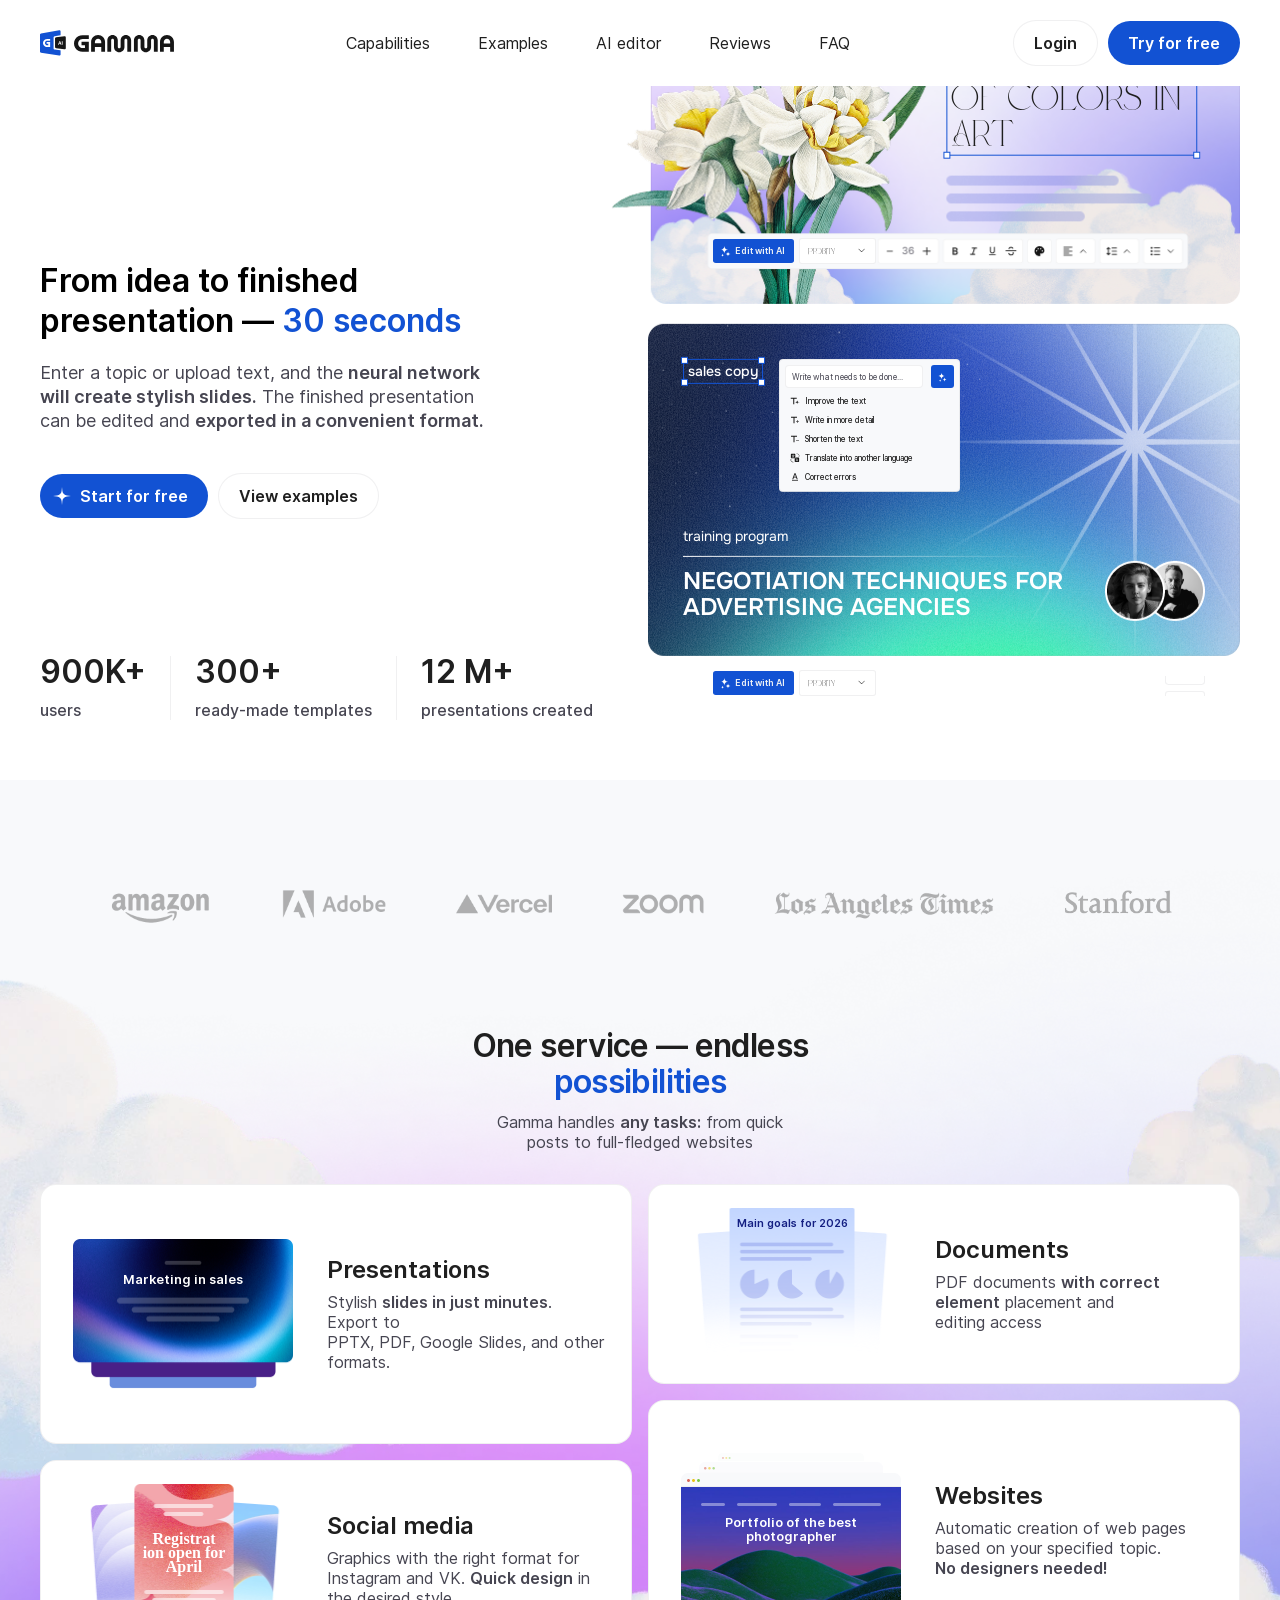
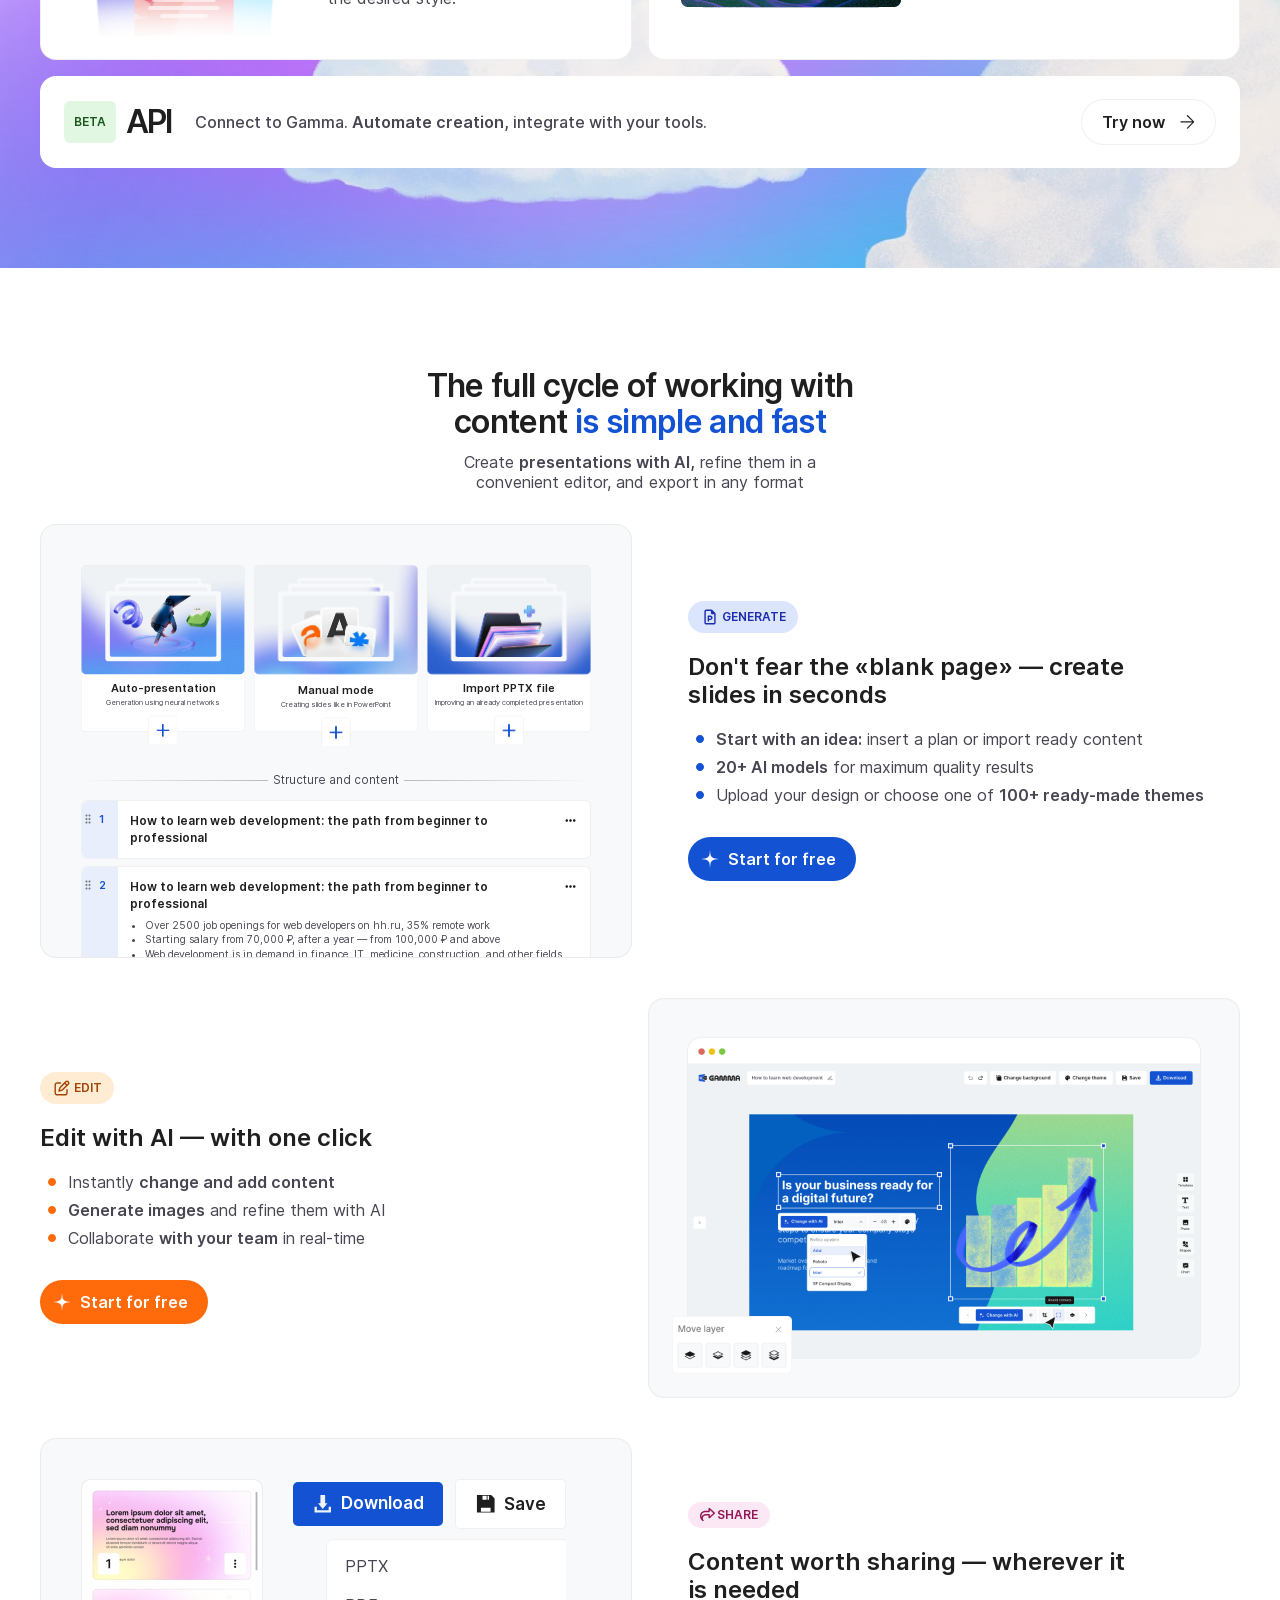
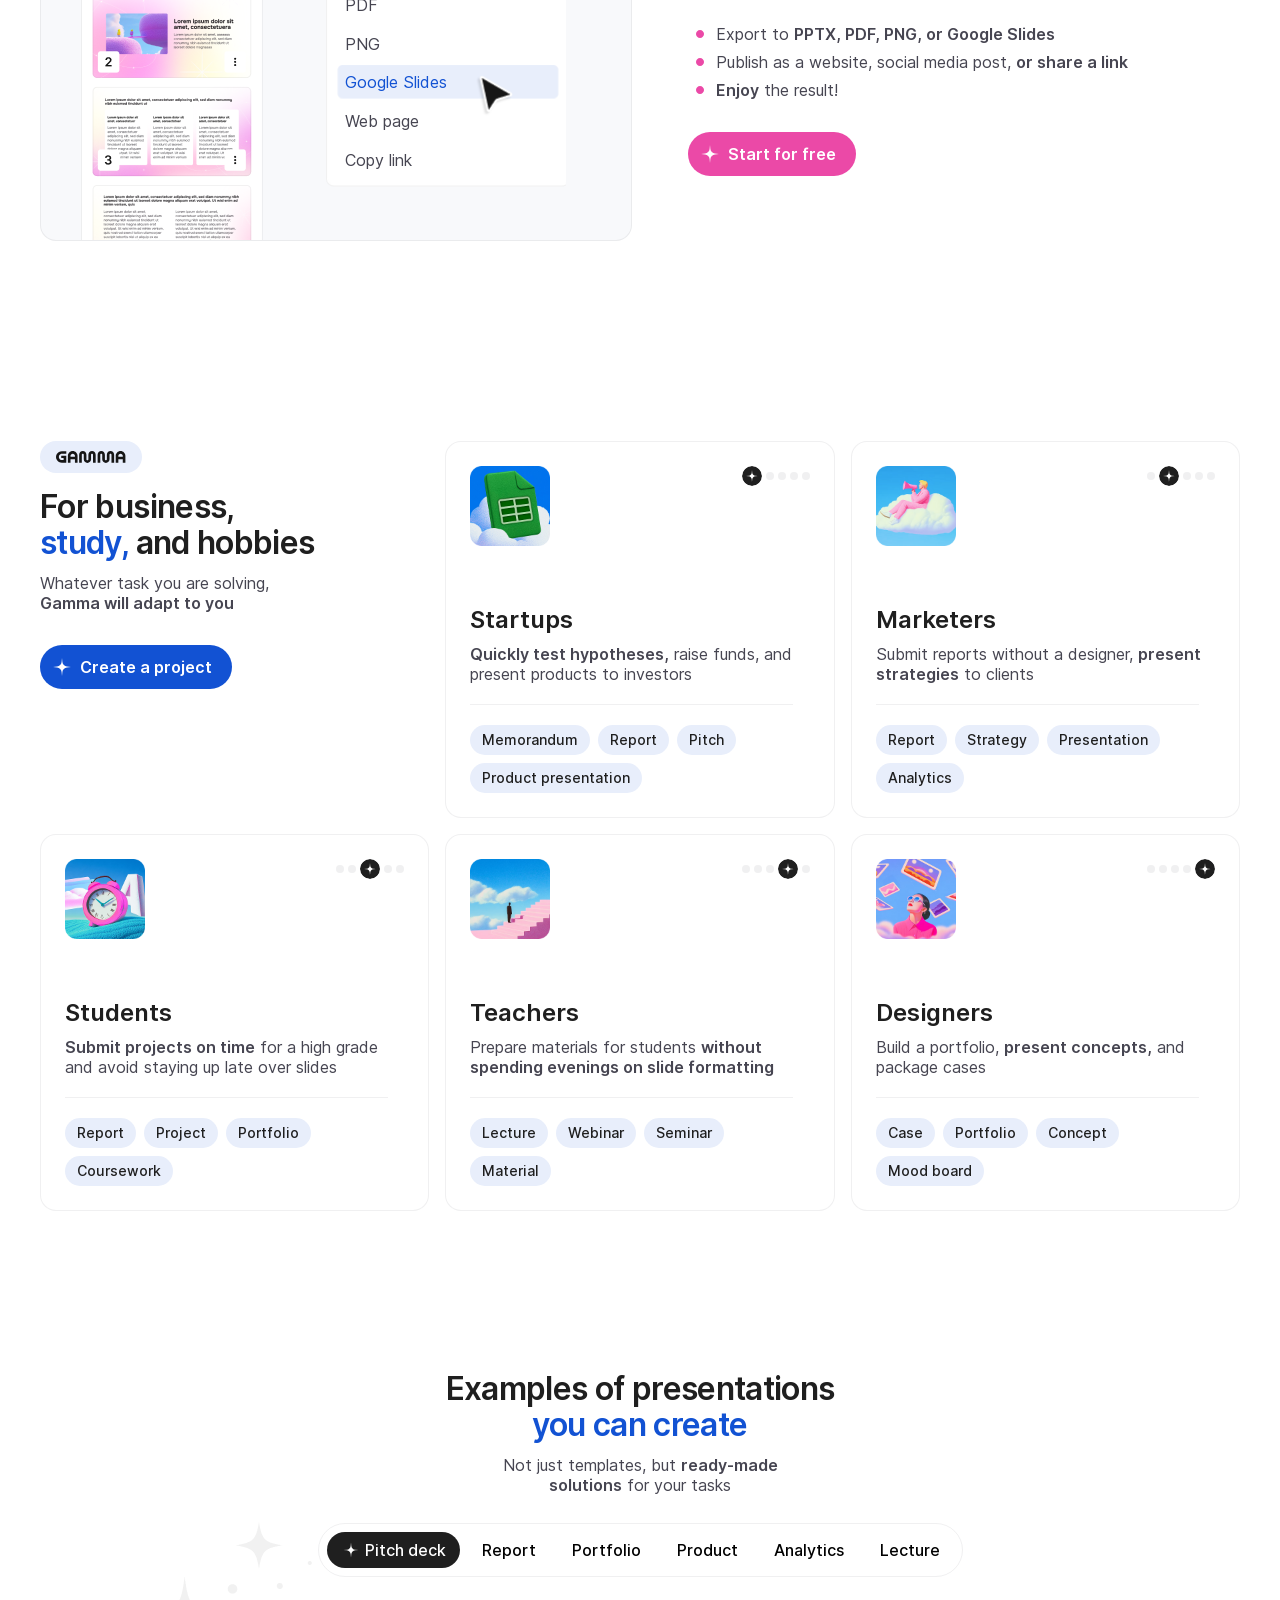
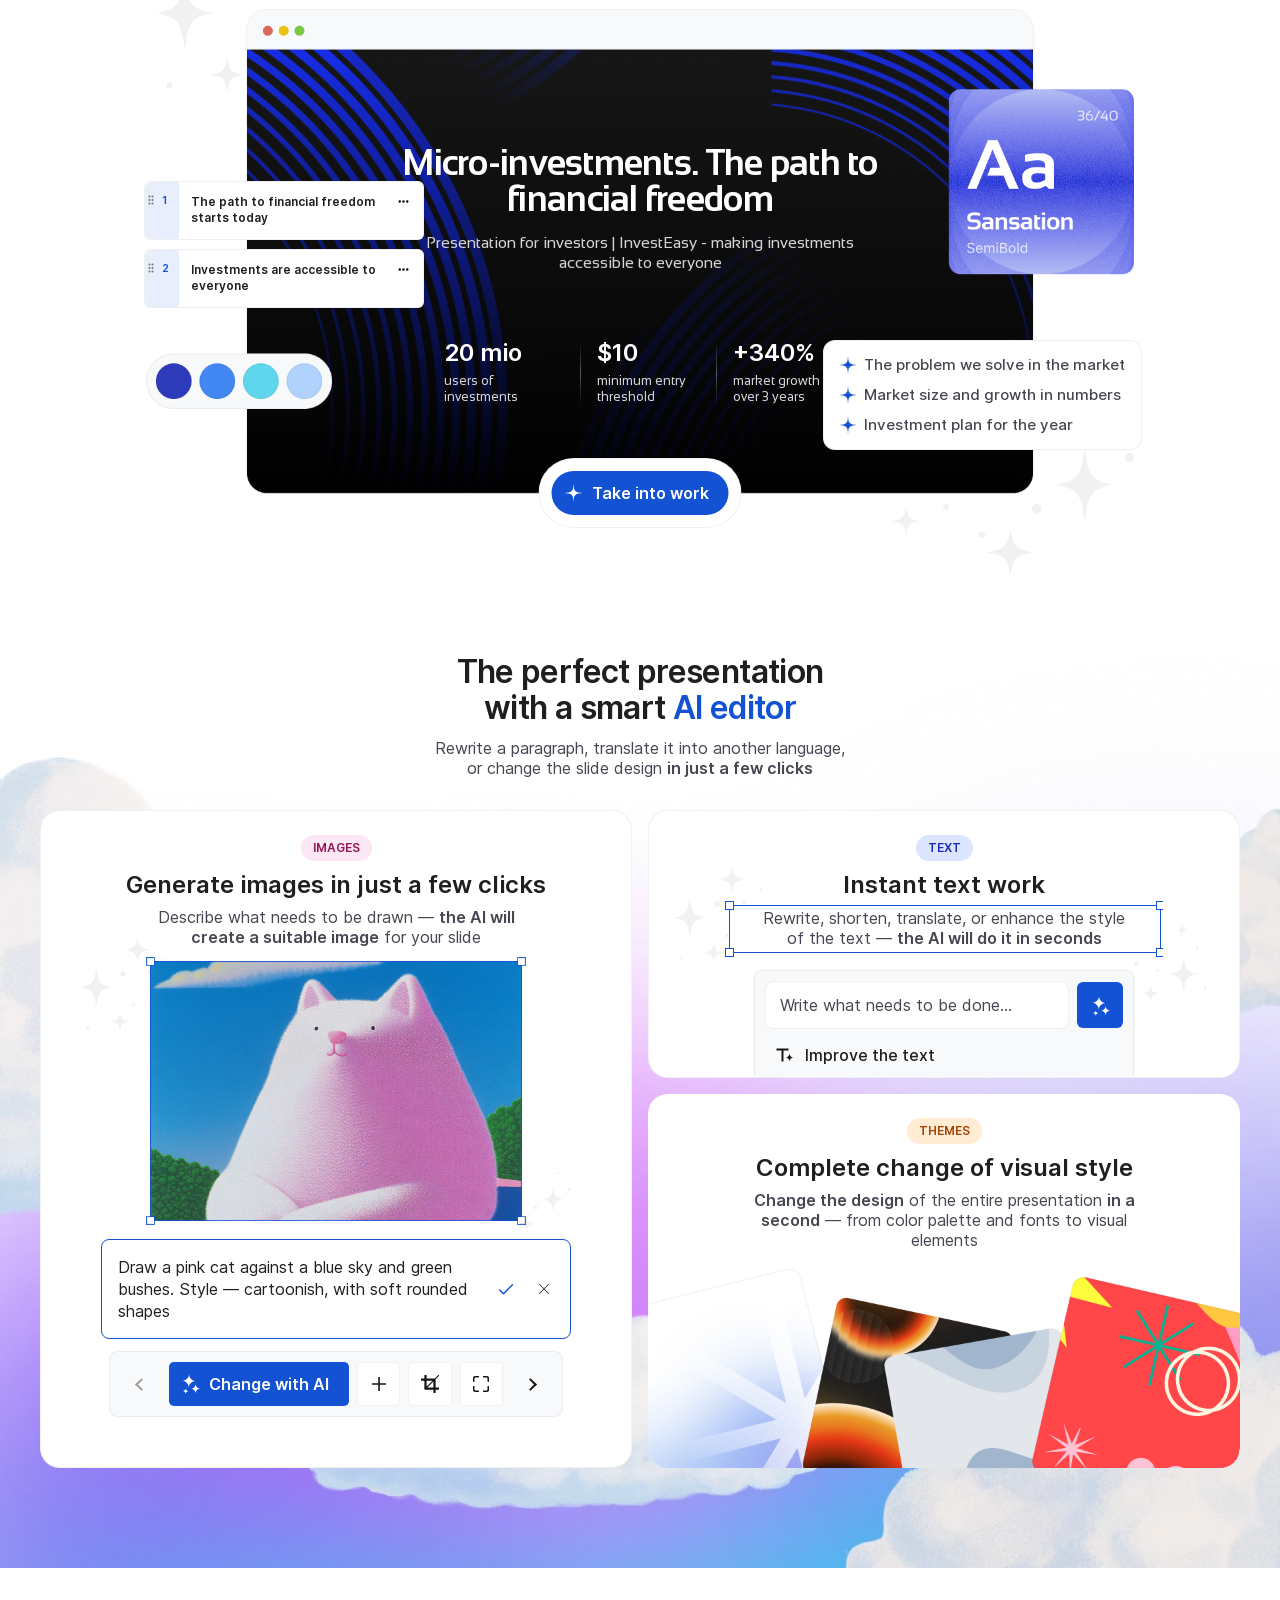
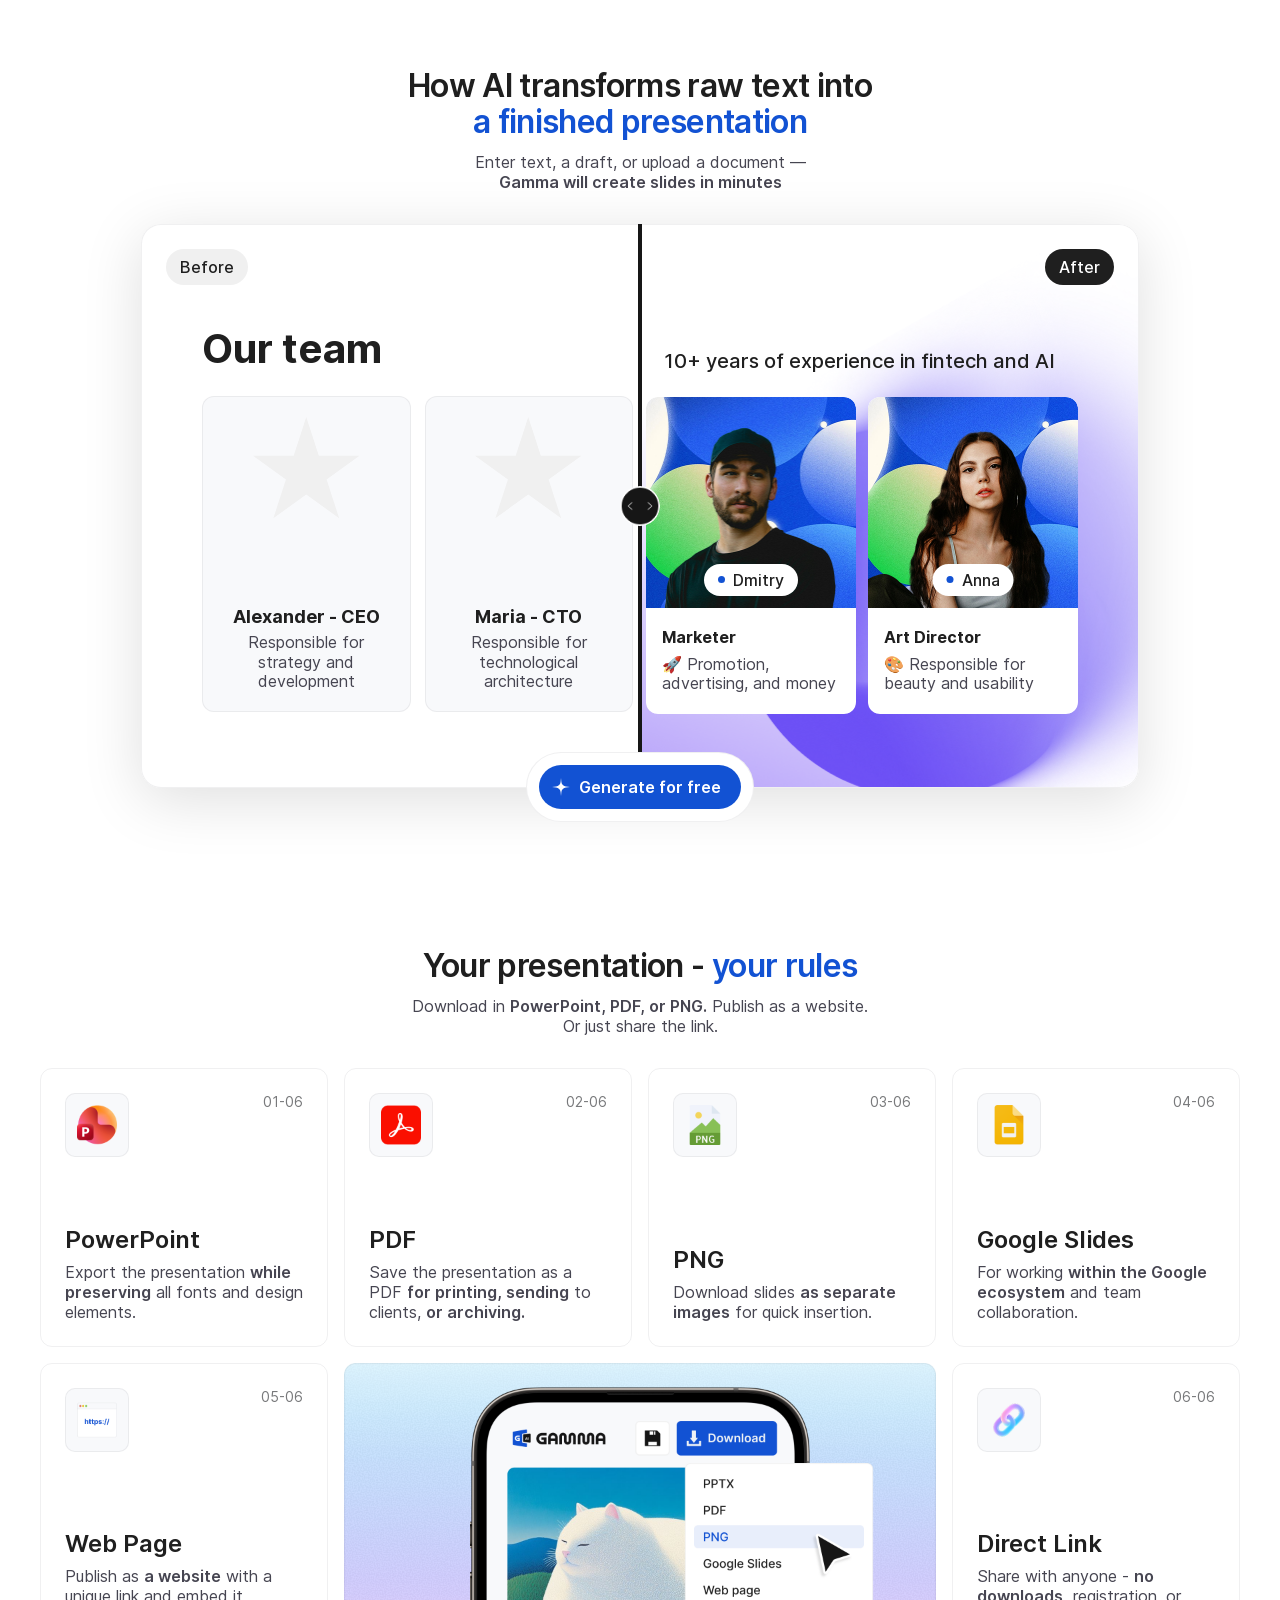
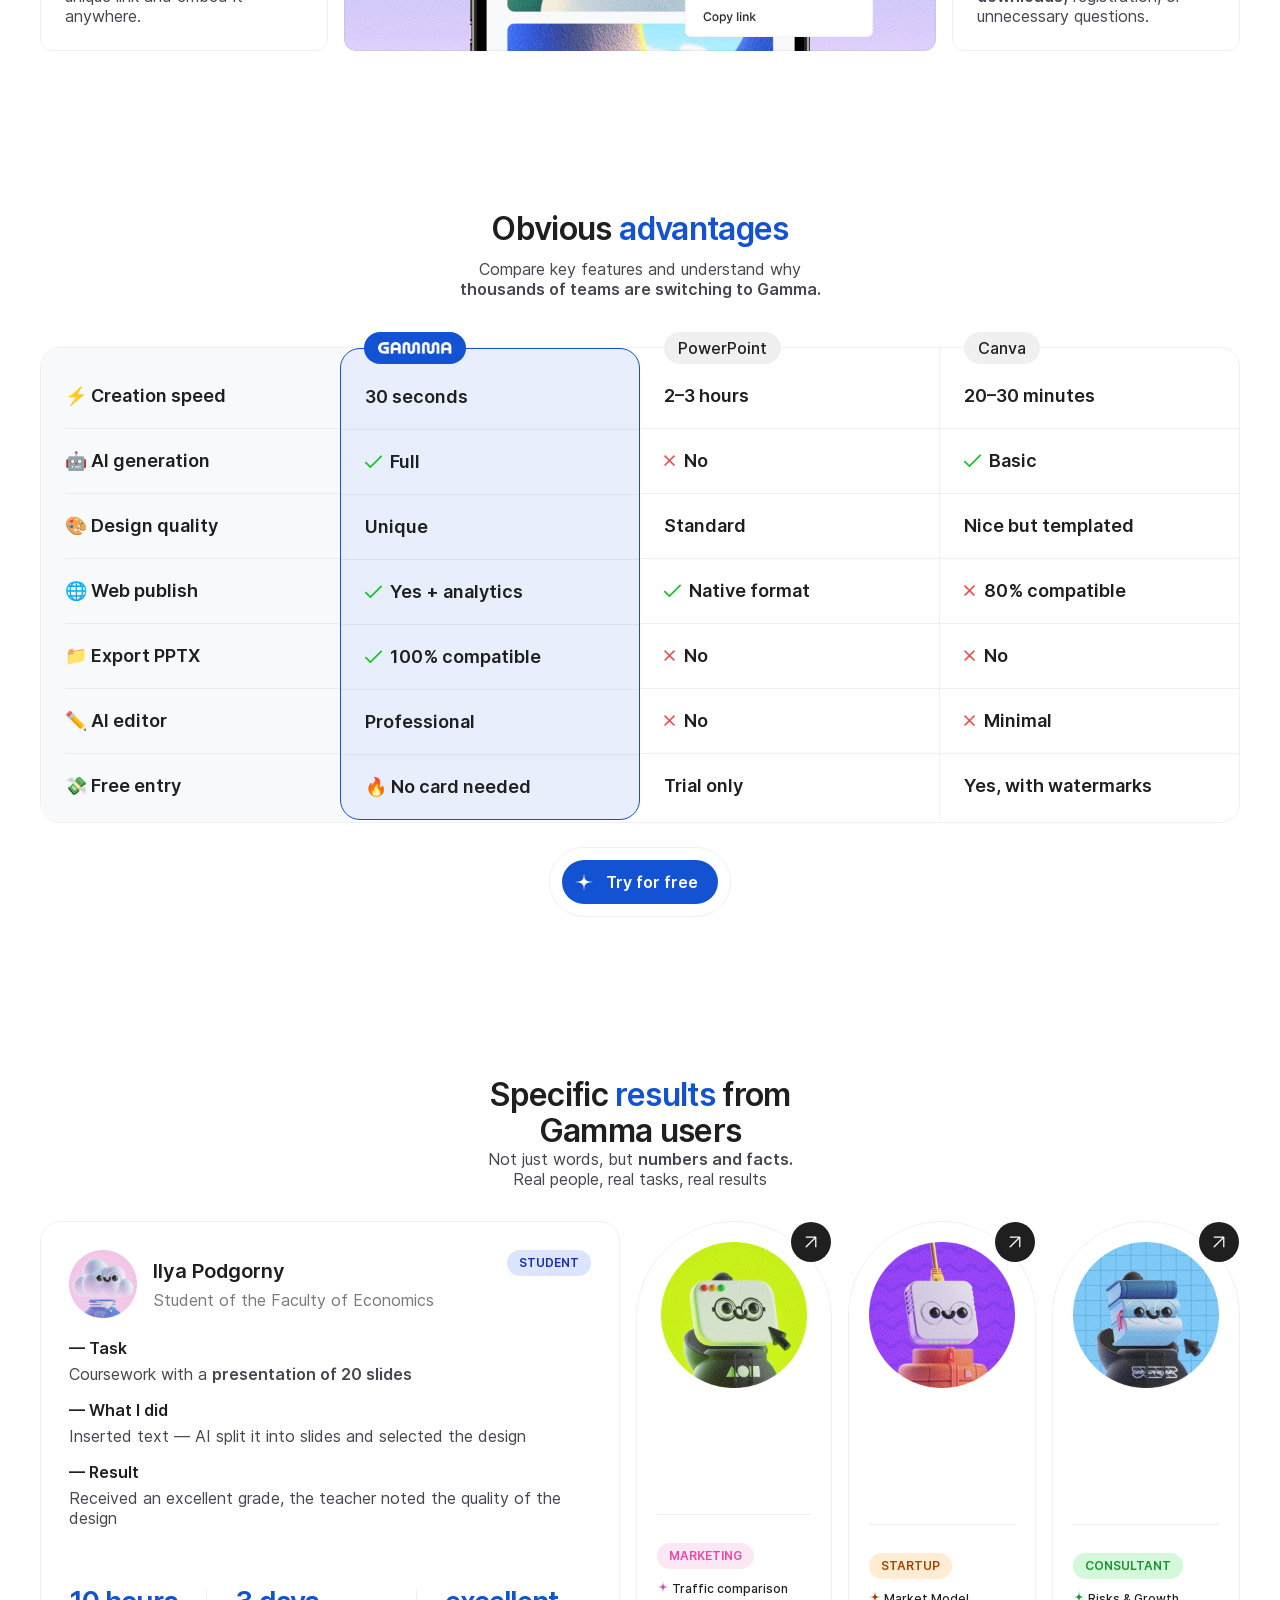
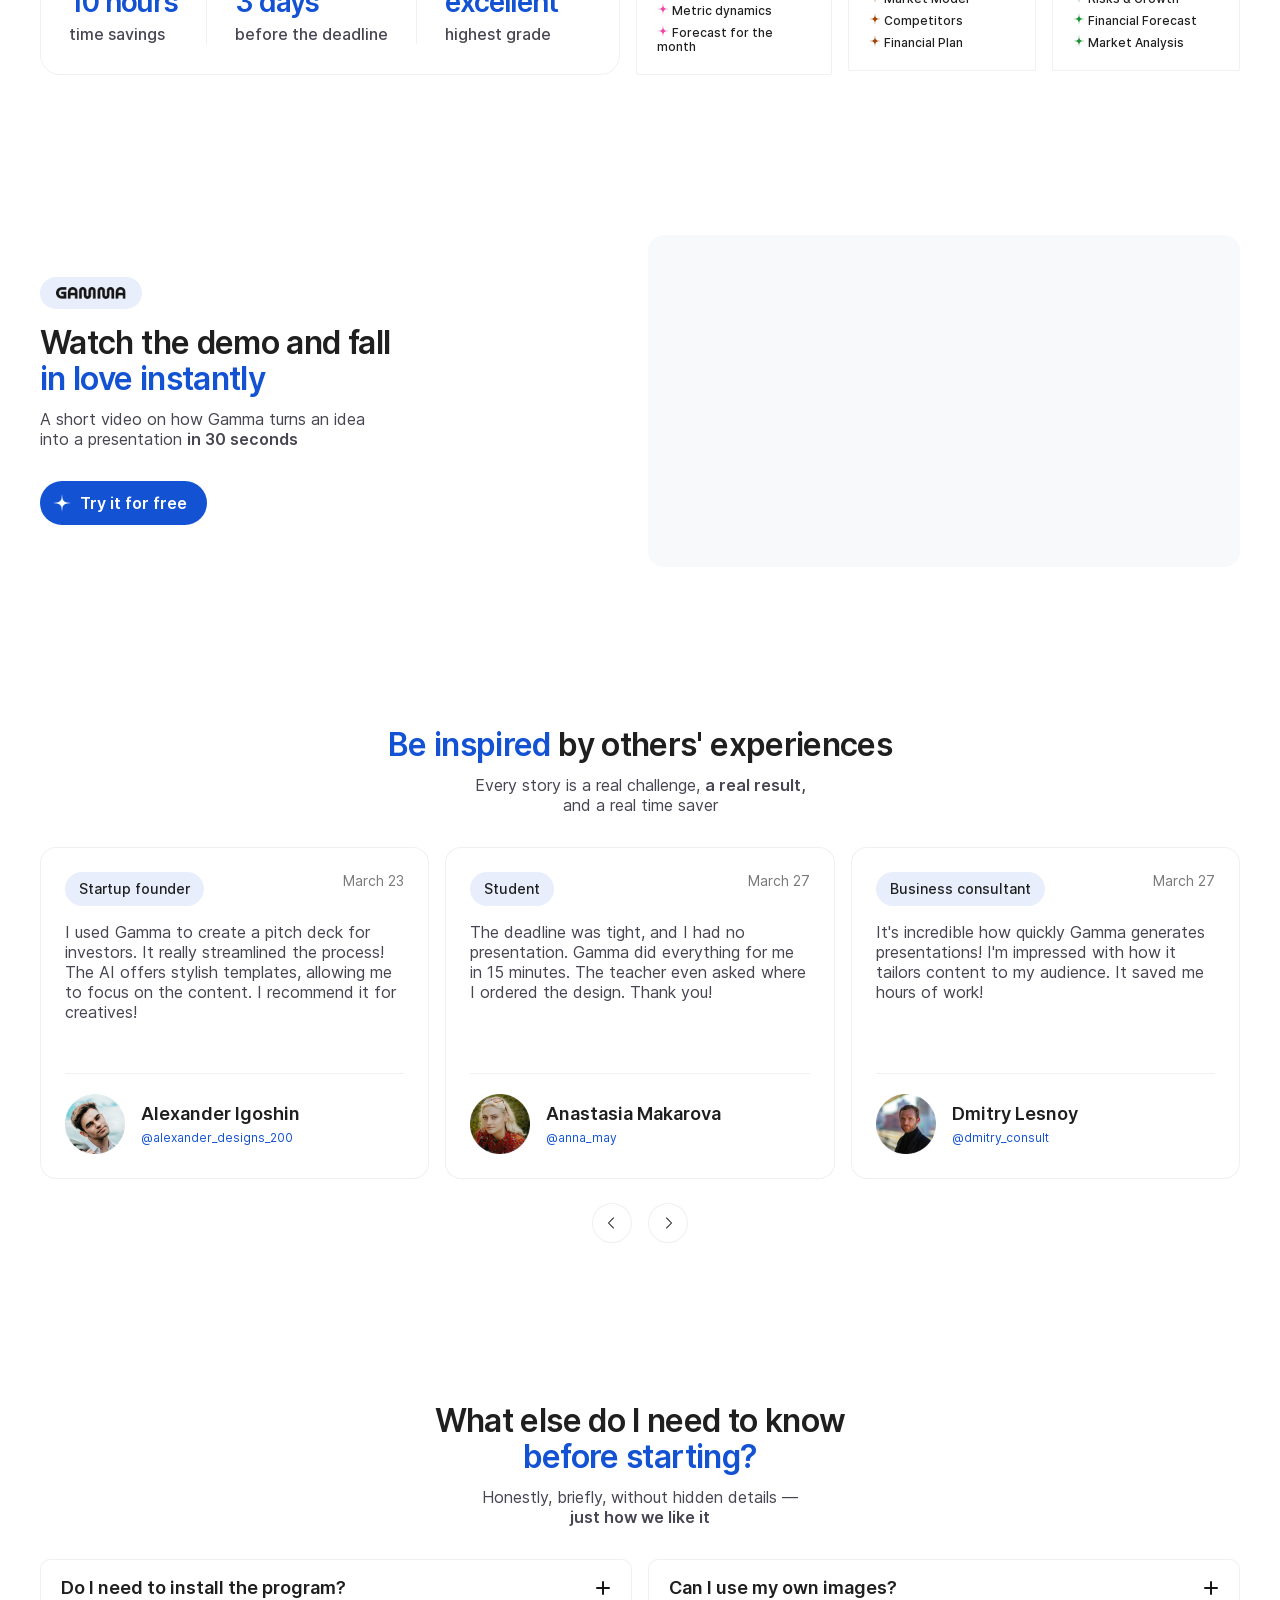
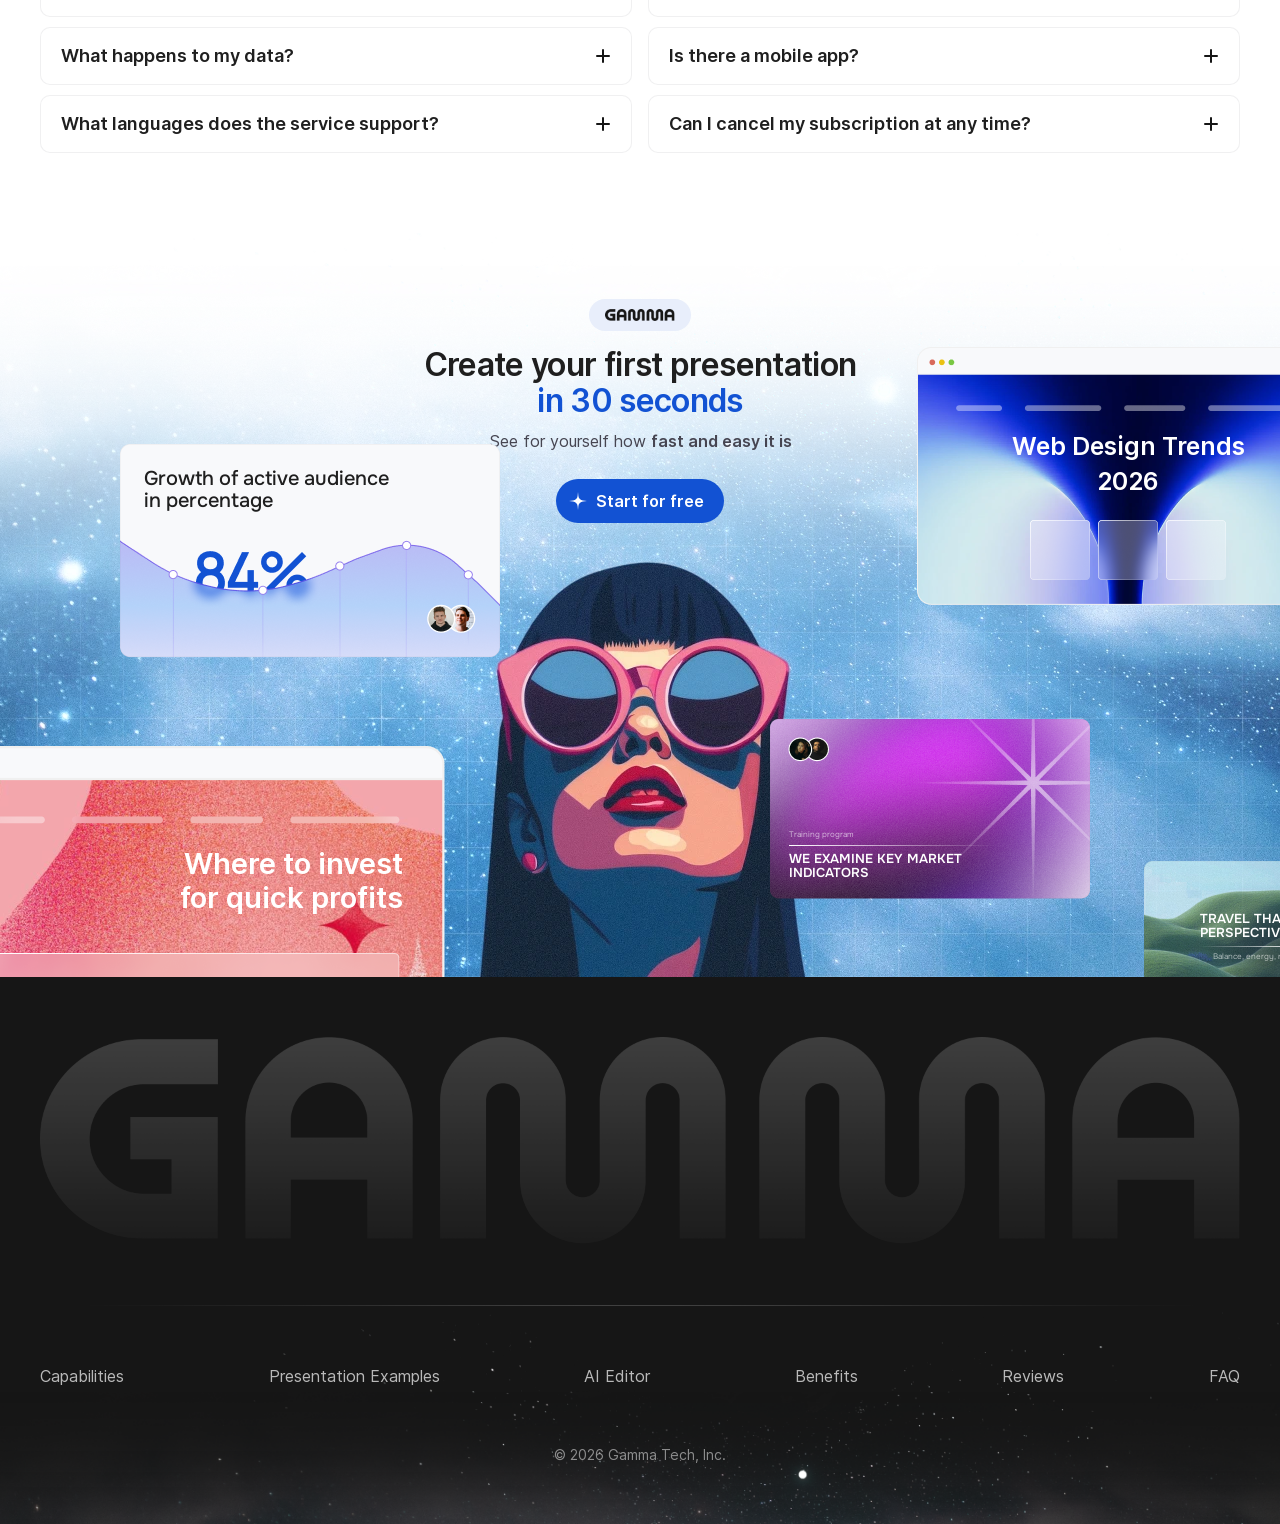
==== commit 6d931bc1: "adjhjh" ====
--- a/index.html
+++ b/index.html
@@ -6,6 +6,8 @@
           content="width=device-width, user-scalable=no, initial-scale=1.0, maximum-scale=1.0, minimum-scale=1.0">
     <meta http-equiv="X-UA-Compatible" content="ie=edge">
     <link href="https://cdn.jsdelivr.net/npm/@splidejs/splide@4.1.4/dist/css/splide.min.css" rel="stylesheet"/>
+    <link href="https://fonts.cdnfonts.com/css/soyuz-grotesk" rel="stylesheet">
+
     <link rel="stylesheet" href="style.css">
     <title>Gamma</title>
 </head>
@@ -66,7 +68,27 @@
                 <div class="splide__track">
                     <ul class="splide__list">
                         <li class="splide__slide">
-                            <div class="hero-swiper-slide">
+                            <div class="hero-swiper-slide leader-enhancing">
+                                <h2>Leader in enhancing employee efficiency</h2>
+                                <div class="leader-enhancing-col G-flex-column">
+                                    <div class="leader-enhancing-box G-flex-column G-align-center">
+                                        <img src="./assets/img/icon-template.svg" alt="icon" >
+                                        <small></small>
+                                    </div>
+                                    <div class="leader-enhancing-box G-flex-column G-align-center">
+                                        <img src="./assets/img/icon-shape.svg" alt="icon" >
+                                        <small>Shapes</small>
+                                    </div>
+                                    <div class="leader-enhancing-box Templates-act G-flex-column G-align-center">
+                                        <img src="./assets/img/icon-template.svg" alt="icon" >
+
+                                        <small>Templates</small>
+                                    </div>
+                                    <div class="leader-enhancing-box G-flex-column G-align-center">
+                                        <img src="./assets/img/icon-chart.svg" alt="icon" >
+                                        <small>Chart</small>
+                                    </div>
+                                </div>
                                 <img
                                         src="./assets/img/slide-card-1.png"
                                         alt="photo"
@@ -80,6 +102,7 @@
                         </li>
                         <li class="splide__slide">
                             <div class="hero-swiper-slide hero-swiper-marg">
+                                    <h3>The language of colors in art</h3>
                                 <img
                                         src="./assets/img/slide-card-2.png"
                                         alt="photo"
@@ -88,11 +111,43 @@
                                         loading="eager"
                                         decoding="async"
                                 />
+                                <div class="colors-art G-align-center">
+                                    <div class="colors-art-btn G-align-center">
+                                        <i class="icon-change-AI"></i>
+                                        Edit with AI
+                                    </div>
+                                    <div class="colors-art-probity G-align-center">
+                                        Probity
+                                        <i class="icon-arr"></i>
+                                    </div>
+                                </div>
                             </div>
                         </li>
                         <li class="splide__slide">
                             <div class="swiper-slide">
                                 <div class="hero-swiper-slide">
+                                    <div class="sales-copy-center G-align-start">
+                                        <span class="sales-copy">
+                                            sales copy
+                                        </span>
+                                        <div class="add-menu-img ">
+                                            <div class="add-menu-search G-align-center">
+                                                <input type="text" placeholder="Write what needs to be done...">
+                                                <button class="menu-search-btn">
+                                                    <i class="icon-change-AI"></i>
+                                                </button>
+                                            </div>
+                                            <div class="add-menu-text">
+                                                <ul>
+                                                    <li><i class="icon-improve"></i> Improve the text</li>
+                                                    <li><i class="icon-write"></i> Write in more detail</li>
+                                                    <li><i class="icon-shorten"></i> Shorten the text</li>
+                                                    <li><i class="icon-translate"></i> Translate into another language</li>
+                                                    <li><i class="icon-correct"></i> Correct errors</li>
+                                                </ul>
+                                            </div>
+                                        </div>
+                                    </div>
                                     <img
                                             src="./assets/img/slide-card-3.png"
                                             alt="photo"
@@ -101,6 +156,12 @@
                                             loading="eager"
                                             decoding="async"
                                     />
+
+                                    <div class="training-program">
+                                        <p>training program</p>
+                                        <span></span>
+                                        <h3>Negotiation techniques for advertising agencies</h3>
+                                    </div>
                                 </div>
                             </div>
                         </li>
@@ -157,7 +218,8 @@
         <div class="possibilities-card">
             <div class="possibilities-card-item long G-center">
                 <div class="possibilities-presentations possibilities-img">
-                    <img src="./assets/img/marketing.webp" alt="marketing">
+                    <span>Marketing in sales</span>
+                    <img src="./assets/img/marketing.png" alt="marketing">
                 </div>
                 <div class="possibilities-card-info">
                     <h3>Presentations</h3>
@@ -167,6 +229,7 @@
             </div>
             <div class="possibilities-card-item short G-center">
                 <div class="possibilities-social-media possibilities-img">
+                    <span>Registrat ion open for April</span>
                     <img src="./assets/img/social-media.png" alt="social">
                 </div>
                 <div class="possibilities-card-info">
@@ -177,6 +240,7 @@
             </div>
             <div class="possibilities-card-item short G-center">
                 <div class="possibilities-documents possibilities-img">
+                    <span>Main goals for 2026</span>
                     <img src="./assets/img/documents.png" alt="documents">
                 </div>
                 <div class="possibilities-card-info">
@@ -186,6 +250,7 @@
             </div>
             <div class="possibilities-card-item long G-center" style="height: 260px">
                 <div class="possibilities-websites possibilities-img">
+                    <span>Portfolio of the best photographer</span>
                     <img src="./assets/img/websites.png" alt="websites">
                 </div>
                 <div class="possibilities-card-info">
@@ -276,8 +341,66 @@
         </div>
         <div class="full-cycle-content  G-justify-between G-flex-wrap">
             <div class="full-cycle-boxes G-align-center">
-                <div class="full-cycle-card">
-                    <img src="./assets/img/card.png" alt="card">
+                <div class="full-cycle-card full-cycle-fon">
+                    <div class="auto-presentation-flex G-align-start G-justify-between">
+                        <div class="auto-presentation-card G-flex-column">
+                            <img src="./assets/img/present-1.png" alt="present">
+                            <div class="auto-presentation-name G-flex-column G-align-center">
+                                <strong>Auto-presentation</strong>
+                                <p>Generation using neural networks</p>
+                            </div>
+                        </div>
+                        <div class="auto-presentation-card G-flex-column">
+                            <img src="./assets/img/present-2.png" alt="present">
+                            <div class="auto-presentation-name G-flex-column G-align-center">
+                                <strong>Manual mode</strong>
+                                <p>Creating slides like in PowerPoint</p>
+                            </div>
+                        </div>
+                        <div class="auto-presentation-card G-flex-column">
+                            <img src="./assets/img/present-3.png" alt="present">
+                            <div class="auto-presentation-name G-flex-column G-align-center">
+                                <strong>Import PPTX file</strong>
+                                <p>Improving an already completed presentation</p>
+                            </div>
+                        </div>
+                    </div>
+
+                    <div class="struc-content-cnt">
+                        <div class="struc-content-tit G-center">
+                            <span></span>
+                            <h4>Structure and content</h4>
+                            <span></span>
+                        </div>
+                        <div class="invest-tabs-box G-flex">
+                            <div class="invest-tabs-fon">
+                                <i class="icon-keter"></i>
+                                <span>1</span>
+                            </div>
+                            <div class="invest-tabs-name G-align-start G-justify-between">
+                                <h4>How to learn web development: the path from beginner to professional</h4>
+                                <i class="icon-ket"></i>
+                            </div>
+                        </div>
+                        <div class="invest-tabs-box G-flex">
+                            <div class="invest-tabs-fon">
+                                <i class="icon-keter"></i>
+                                <span>2</span>
+                            </div>
+                            <div class="invest-tabs-name G-flex-column ">
+                                <div class="G-align-start G-justify-between">
+                                    <h4>How to learn web development: the path from beginner to professional</h4>
+                                    <i class="icon-ket"></i>
+                                </div>
+                                <ul>
+                                    <li>Over 2500 job openings for web developers on hh.ru, 35% remote work</li>
+                                    <li>Starting salary from 70,000 ₽, after a year — from 100,000 ₽ and above</li>
+                                    <li>Web development is in demand in finance, IT, medicine, construction, and other fields</li>
+                                </ul>
+                            </div>
+                        </div>
+
+                    </div>
                 </div>
                 <div class="full-cycle-card">
                     <div class="full-cycle-card-item">
@@ -340,8 +463,33 @@
                 </div>
             </div>
             <div class="full-cycle-boxes G-align-center">
-                <div class="full-cycle-card">
-                    <img src="./assets/img/card3.png" alt="card3">
+                <div class="full-cycle-card full-cycle-fon">
+                    <div class="cycle-card-save G-align-start">
+                        <img src="./assets/img/card3.png" alt="card3">
+                        <div class="card-save-wid G-flex-column ">
+                            <div class="card-save-btn G-align-center">
+                                <div class="save-btn-dow">
+                                    <img src="./assets/img/donw.svg" alt="donw">
+                                    Download
+                                </div>
+                                <div class="save-btn-line">
+                                    <img src="./assets/img/save.svg" alt="save">
+                                    Save
+                                </div>
+
+                            </div>
+                            <div class="card-save-pptx">
+                                <ul>
+                                    <li>PPTX</li>
+                                    <li>PDF</li>
+                                    <li>PNG</li>
+                                    <li class="card-save-act">Google Slides</li>
+                                    <li>Web page</li>
+                                    <li>Copy link</li>
+                                </ul>
+                            </div>
+                        </div>
+                    </div>
                 </div>
                 <div class="full-cycle-card">
                     <div class="full-cycle-card-item">
@@ -703,7 +851,31 @@
         <div class="micro-invest-js">
             <div class="micro-invest-tabs active" data-catalog="Pitch">
                 <div class="micro-investments-img">
-                    <img src="./assets/img/micro.webp" alt="micro">
+                    <img src="./assets/img/micro.png" alt="micro">
+
+                    <div class="investments-info G-flex-column G-align-center">
+                        <h2>Micro-investments. The path to financial freedom</h2>
+                        <p>
+                            Presentation for investors | InvestEasy - making investments accessible to everyone
+                        </p>
+                        <div class="investments-items G-align-start">
+                            <div class="investments-item G-flex-column G-align-start">
+                                <strong>20 mio</strong>
+                                <p> users
+                                    of investments</p>
+                            </div>
+                            <div class="investments-item G-flex-column G-align-start">
+                                <strong>$10</strong>
+                                <p>minimum entry threshold</p>
+                            </div>
+                            <div class="investments-item G-flex-column G-align-start">
+                                <strong>+340%</strong>
+                                <p>market growth over 3 years</p>
+                            </div>
+                        </div>
+
+                    </div>
+
                     <div class="invest-tabs-col G-flex-column">
                         <div class="invest-tabs-box G-flex">
                             <div class="invest-tabs-fon">
@@ -743,7 +915,29 @@
             </div>
             <div class="micro-invest-tabs" data-catalog="Report">
                 <div class="micro-investments-img tabs-col-inv">
-                    <img src="./assets/img/micro-2.webp" alt="micro">
+                    <img src="./assets/img/micro-2.png" alt="micro">
+
+                    <div class="dynamics-mount G-align-center">
+                        <div class="dynamics-mount-text">
+                            <h3>Sales Q1 2025: Monthly Dynamics</h3>
+                            <ul>
+                                <li>Growth between February and March — +1.5 million ₽ due to new advertising</li>
+                                <li>May — record 14.8 million ₽ (best in 2 years)</li>
+                                <li>Forecast for June — 16 million ₽. Need to strengthen work with returning clients.</li>
+                            </ul>
+                        </div>
+                        <div class="dynamics-mount-photo G-flex-column">
+                            <img src="./assets/img/diagram.png" alt="diagram">
+                            <ul>
+                                <li>January</li>
+                                <li>February</li>
+                                <li>March</li>
+                                <li>April</li>
+                                <li>May</li>
+                            </ul>
+                        </div>
+                    </div>
+
                     <div class="invest-tabs-col G-flex-column">
                         <div class="invest-tabs-box G-flex">
                             <div class="invest-tabs-fon">
@@ -783,7 +977,11 @@
             </div>
             <div class="micro-invest-tabs" data-catalog="Portfolio">
                 <div class="micro-investments-img">
-                    <img src="./assets/img/micro-3.webp" alt="micro">
+                    <img src="./assets/img/micro-3.png" alt="micro">
+                    <div class="branding-action G-flex-column G-align-center">
+                        <h3>Branding in Action</h3>
+                        <p>Design that works on screen and in real life</p>
+                    </div>
                     <div class="invest-tabs-col G-flex-column">
                         <div class="invest-tabs-box G-flex">
                             <div class="invest-tabs-fon">
@@ -792,7 +990,7 @@
                             </div>
                             <div class="invest-tabs-name G-align-start G-justify-between">
                                 <h4>Brand Colors and Fonts:
-                                    Palette and Typography</h4>
+                                    <br>Palette and Typography</h4>
                                 <i class="icon-ket"></i>
                             </div>
                         </div>
@@ -824,7 +1022,18 @@
             </div>
             <div class="micro-invest-tabs" data-catalog="Product">
                 <div class="micro-investments-img">
-                    <img src="./assets/img/micro-4.webp" alt="micro">
+                    <img src="./assets/img/micro-4.png" alt="micro">
+                    <div class="sleep-control-flex G-align-center G-justify-end">
+                        <div class="sleep-control-text">
+                            <h3>Your sensitive sleep under control</h3>
+                            <ul>
+                                <li>7 precision sensors</li>
+                                <li>Alarm in the right phase</li>
+                                <li>5 days without charging</li>
+                            </ul>
+                        </div>
+                    </div>
+
                     <div class="invest-tabs-col G-flex-column">
                         <div class="invest-tabs-box G-flex">
                             <div class="invest-tabs-fon">
@@ -832,7 +1041,7 @@
                                 <span>3</span>
                             </div>
                             <div class="invest-tabs-name G-align-start G-justify-between">
-                                <h4>Problem: you sleep but don’t get enough rest</h4>
+                                <h4>Problem: you sleep but don’t get enough <br> rest</h4>
                                 <i class="icon-ket"></i>
                             </div>
                         </div>
@@ -842,7 +1051,7 @@
                                 <span> 4</span>
                             </div>
                             <div class="invest-tabs-name G-align-start G-justify-between">
-                                <h4>Solution: a bracelet that analyzes sleep phases</h4>
+                                <h4>Solution: a bracelet that analyzes sleep <br> phases</h4>
                                 <i class="icon-ket"></i>
                             </div>
                         </div>
@@ -864,7 +1073,30 @@
             </div>
             <div class="micro-invest-tabs" data-catalog="Analytics">
                 <div class="micro-investments-img">
-                    <img src="./assets/img/micro-5.webp" alt="micro">
+                    <img src="./assets/img/micro-5.png" alt="micro">
+
+                    <div class="sales-analytics G-flex-column G-align-center">
+                        <h3>Sales Analytics: What Drives Results</h3>
+                        <div class="analytics-diagram G-flex-column">
+                            <img src="./assets/img/diagram-2.png" alt="">
+                            <ul>
+                                <li>Social networks</li>
+                                <li>Partners</li>
+                                <li>Direct visits</li>
+                                <li>Email</li>
+                                <li>Context</li>
+                            </ul>
+                        </div>
+                        <div class="analytics-diagram-name G-center">
+                            <p>📈 +34% overall growth</p>
+                            <span></span>
+                            <p>💰 11.5M ₽ total revenue</p>
+                            <span></span>
+                            <p>🎯 2.4 ROI on contextual advertising</p>
+                        </div>
+                    </div>
+
+
                     <div class="invest-tabs-col G-flex-column">
                         <div class="invest-tabs-box G-flex">
                             <div class="invest-tabs-fon">
@@ -904,7 +1136,16 @@
             </div>
             <div class="micro-invest-tabs" data-catalog="Lecture">
                 <div class="micro-investments-img">
-                    <img src="./assets/img/micro-6.webp" alt="micro">
+                    <img src="./assets/img/micro-6.png" alt="micro">
+
+                    <div class="human-memory G-flex-column G-align-center">
+                        <h3>How human memory works</h3>
+                        <p>Lecture on cognitive psychology</p>
+                        <img src="./assets/img/micro-face.png" alt="micro">
+                        <p>Memory is the ability to retain and reproduce experiences</p>
+                    </div>
+
+
                     <div class="invest-tabs-col G-flex-column">
                         <div class="invest-tabs-box G-flex">
                             <div class="invest-tabs-fon">
@@ -1005,7 +1246,9 @@
                     <span class="text-btn">Text</span>
                     <h3>Instant text work</h3>
                     <div class="text-img G-flex">
-                        <img src="./assets/img/Text.png" alt="Text">
+                        <p>
+                            Rewrite, shorten, translate, or enhance the style of the text — <span>the AI will do it in seconds</span>
+                        </p>
                     </div>
                     <div class="add-menu-img ">
                         <div class="add-menu-search G-align-center">
@@ -1046,30 +1289,124 @@
             <p>Enter text, a draft, or upload a document — <span>Gamma will create slides in minutes</span></p>
         </div>
 
-        <div class="compare-result-photo">
-            <div class="twentytwenty-container">
-                <img src="./assets/img/card-before.png" alt="before" loading="eager" class="twentytwenty-before">
-                <img src="./assets/img/card-after.png" alt="after" loading="eager" class="twentytwenty-after">
-            </div>
-            <div class="compare-mobile">
-                <div class="compare-main">
-                    <ul class="G-center">
-                        <li class="compare-click active" data-photo="Before">
-                            <i class="icon-dot-white"></i>
-                            Before
-                        </li>
-                        <li class="compare-click" data-photo="After">
-                            <i class="icon-dot-white"></i>
-                            After
-                        </li>
-                    </ul>
-                </div>
-                <div class="compare-js">
-                    <div class="compare-pic active" data-photo="Before">
-                        <img src="./assets/img/card-before.png" alt="before">
-                    </div>
-                    <div class="compare-pic" data-photo="After">
-                        <img src="./assets/img/card-after.png" alt="after">
+
+
+        <div class="slider-outer">
+
+
+            <div class="slider-container" id="sliderContainer">
+                <div class="panel-after">
+                    <span class="label-pill after">After</span>
+                    <div class="after-header G-align-end G-justify-between">
+                        <h3>Key people</h3>
+                        <p>10+ years of experience in fintech and AI</p>
+                    </div>
+                    <div class="after-cards">
+                        <div class="after-card">
+                            <div class="after-card-photo">
+                                <img src="./assets/img/panel-1.png" alt="panel">
+                                <div class="after-card-name-badge">
+                                    <span class="badge-dot"></span>
+                                    Alexander
+                                </div>
+                            </div>
+                            <div class="after-card-info">
+                                <h4>Founder</h4>
+                                <p>🎯 Strategy and vision of processes</p>
+                            </div>
+                        </div>
+
+                        <div class="after-card">
+                            <div class="after-card-photo">
+                                <img src="./assets/img/panel-2.png" alt="panel">
+
+                                <div class="after-card-name-badge">
+                                    <span class="badge-dot"></span>
+                                    Maria
+                                </div>
+                            </div>
+                            <div class="after-card-info">
+                                <h4>Tech Director</h4>
+                                <p>🧠 Responsible for project architecture</p>
+                            </div>
+                        </div>
+
+                        <div class="after-card">
+                            <div class="after-card-photo">
+                                <img src="./assets/img/panel-3.png" alt="panel">
+
+                                <div class="after-card-name-badge">
+                                    <span class="badge-dot"></span>
+                                    Dmitry
+                                </div>
+                            </div>
+                            <div class="after-card-info">
+                                <h4>Marketer</h4>
+                                <p>🚀 Promotion, advertising, and money</p>
+                            </div>
+                        </div>
+
+                        <div class="after-card">
+                            <div class="after-card-photo">
+                                <img src="./assets/img/panel-4.png" alt="panel">
+
+                                <div class="after-card-name-badge">
+                                    <span class="badge-dot"></span>
+                                    Anna
+                                </div>
+                            </div>
+                            <div class="after-card-info">
+                                <h4>Art Director</h4>
+                                <p>🎨 Responsible for beauty and usability</p>
+                            </div>
+                        </div>
+
+                    </div>
+                </div>
+
+                <div class="panel-before" id="panelBefore">
+                    <span class="label-pill before">Before</span>
+
+                    <div class="before-title">Our team</div>
+                    <div class="before-cards">
+
+                        <div class="before-card G-flex-column G-align-center G-justify-between">
+                            <img src="./assets/img/stars.svg" alt="stars">
+                            <div class="before-card-name G-flex-column G-align-center">
+                                <h3>Alexander - CEO</h3>
+                                <p>Responsible for strategy and development</p>
+                            </div>
+                        </div>
+
+                        <div class="before-card G-flex-column G-align-center G-justify-between">
+                            <img src="./assets/img/stars.svg" alt="stars">
+                            <div class="before-card-name G-flex-column G-align-center">
+                                <h3>Maria - CTO</h3>
+                                <p>Responsible for technological architecture</p>
+                            </div>
+                        </div>
+
+                        <div class="before-card G-flex-column G-align-center G-justify-between">
+                            <img src="./assets/img/stars.svg" alt="stars">
+                            <div class="before-card-name G-flex-column G-align-center">
+                                <h3>Dmitry - CMO</h3>
+                                <p>Responsible for marketing and growth</p>
+                            </div>
+                        </div>
+
+                        <div class="before-card G-flex-column G-align-center G-justify-between">
+                            <img src="./assets/img/stars.svg" alt="stars">
+                            <div class="before-card-name G-flex-column G-align-center">
+                                <h3>Anna - CDO</h3>
+                                <p>Responsible for design and user experience</p>
+                            </div>
+                        </div>
+
+                    </div>
+                </div>
+
+                <div class="divider" id="divider">
+                    <div class="divider-handle" id="dividerHandle">
                     </div>
                 </div>
             </div>
@@ -1079,7 +1416,10 @@
                     Generate for free
                 </button>
             </div>
-        </div>
+
+
+        </div>
+
 
     </div>
 </section>
@@ -1881,6 +2221,39 @@
             </button>
         </div>
     </div>
+    <div class="growth-audience G-flex">
+        <h4>Growth of active audience
+           <br> in percentage</h4>
+        <img src="./assets/img/invest-card1.png" alt="card">
+    </div>
+    <div class="trends-des G-flex">
+        <h4>Web Design Trends
+            2026</h4>
+        <img src="./assets/img/invest-card-2.png" alt="card">
+    </div>
+    <div class="profits-quick G-flex">
+        <h4>Where to invest
+           <br> for quick profits</h4>
+        <img src="./assets/img/invest-card-3.png" alt="card">
+    </div>
+    <div class="training-program-card G-flex">
+        <img src="./assets/img/invest-card-4.png" alt="card">
+        <div class="training-program-name">
+            <p>Training program</p>
+            <span></span>
+            <h4>We examine key market indicators</h4>
+        </div>
+    </div>
+    <div class="perspective-world G-flex">
+        <img src="./assets/img/invest-card-5.png" alt="card">
+        <div class="training-program-name G-flex-column G-align-center">
+            <h4>Travel that changes your perspective on the world
+            </h4>
+            <span></span>
+            <p>Balance, energy, nature — everything you need</p>
+        </div>
+    </div>
+
 </section>
 
 <footer>
@@ -1924,11 +2297,11 @@
 
 
 <script src="./assets/js/jquery-3.6.4.js"></script>
-
-<script src="./assets/js/jquery.twentytwenty.js"></script>
-<script src="./assets/js/jquery.event.move.js"></script>
 <script src="./assets/js/swiper-bundle.min.js"></script>
+<script src="./assets/js/slider.js"></script>
 <script src="https://cdn.jsdelivr.net/npm/@splidejs/splide@4.1.4/dist/js/splide.min.js"></script>
 <script src="./assets/js/script.js"></script>
+
+
 </body>
 </html>
--- a/style.css
+++ b/style.css
@@ -1,7 +1,6 @@
 @import "assets/font/font.css";
 @import "assets/css/swiper-bundle.min.css";
 @import "assets/css/normalize.css";
-@import "assets/css/twentytwenty.css";
 @import "assets/css/flex.css";
 @import "assets/icons/icon.css";
 @import "assets/css/header.css";
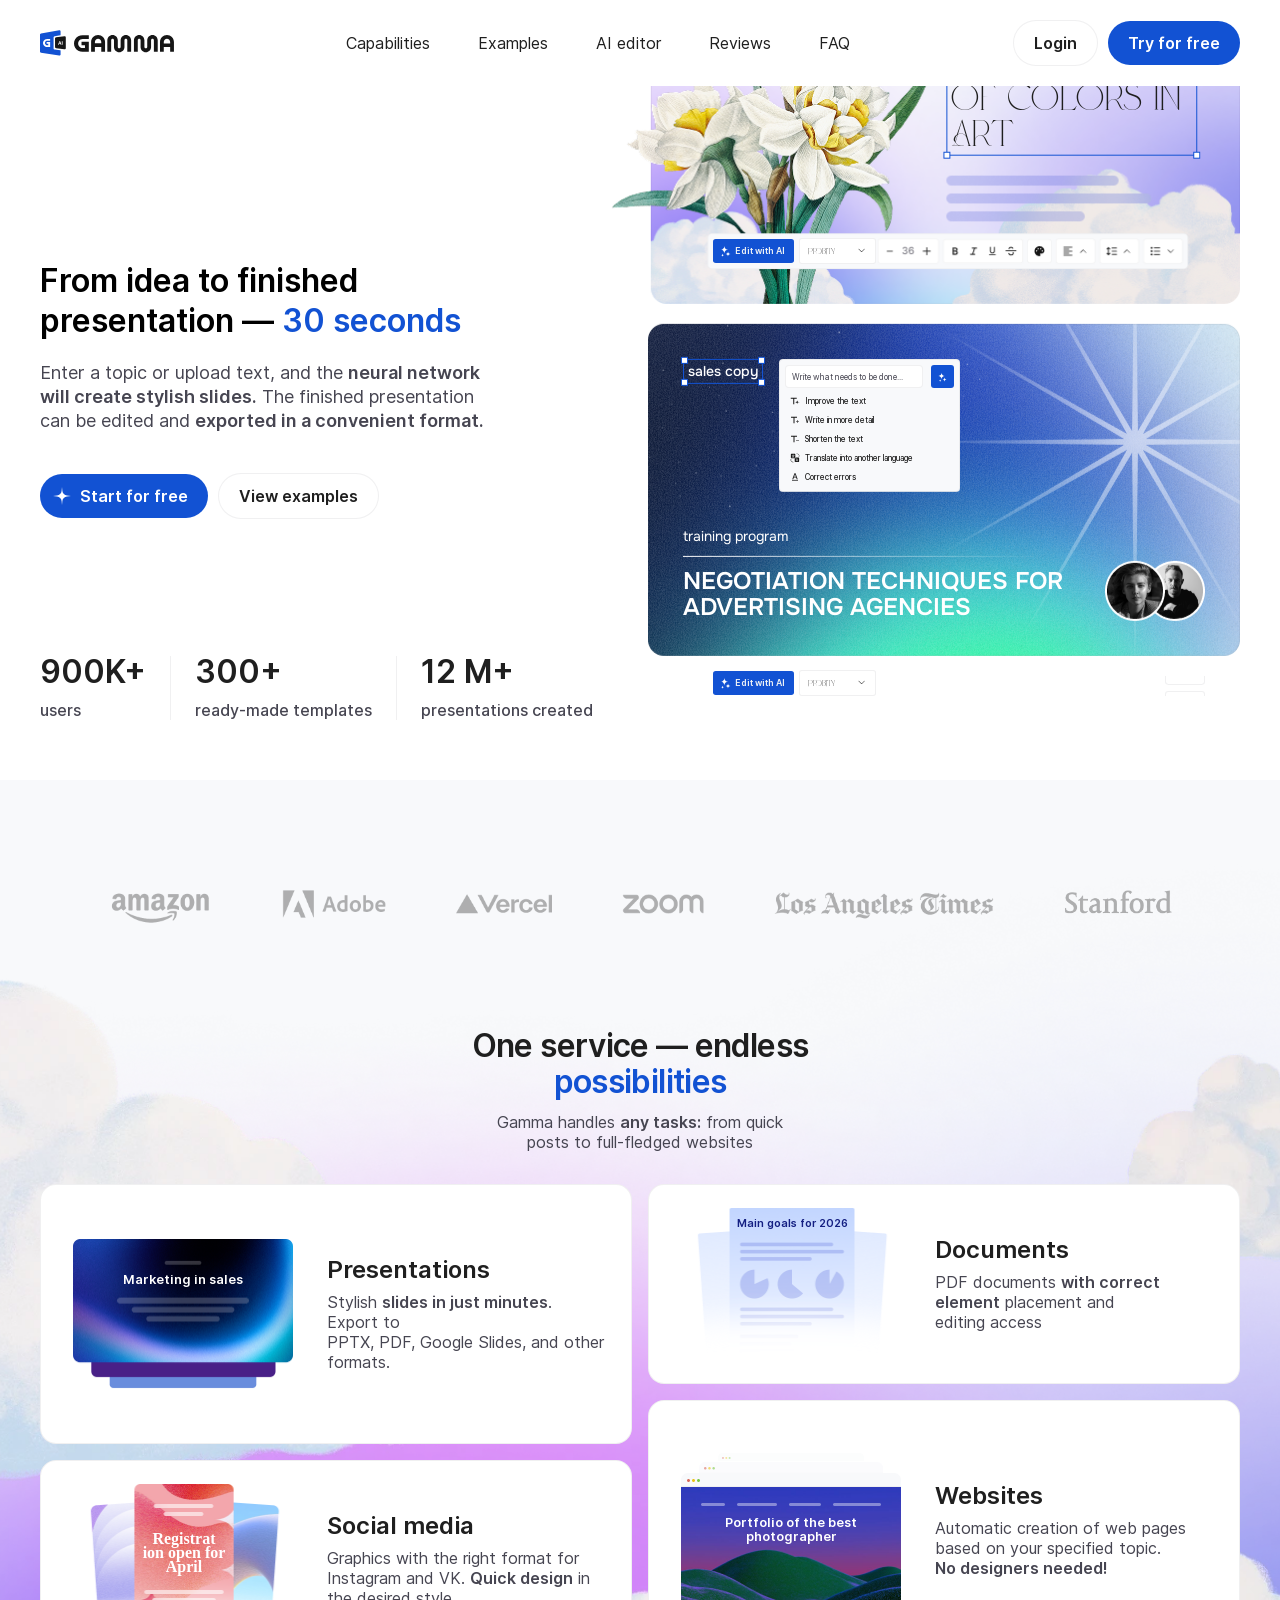
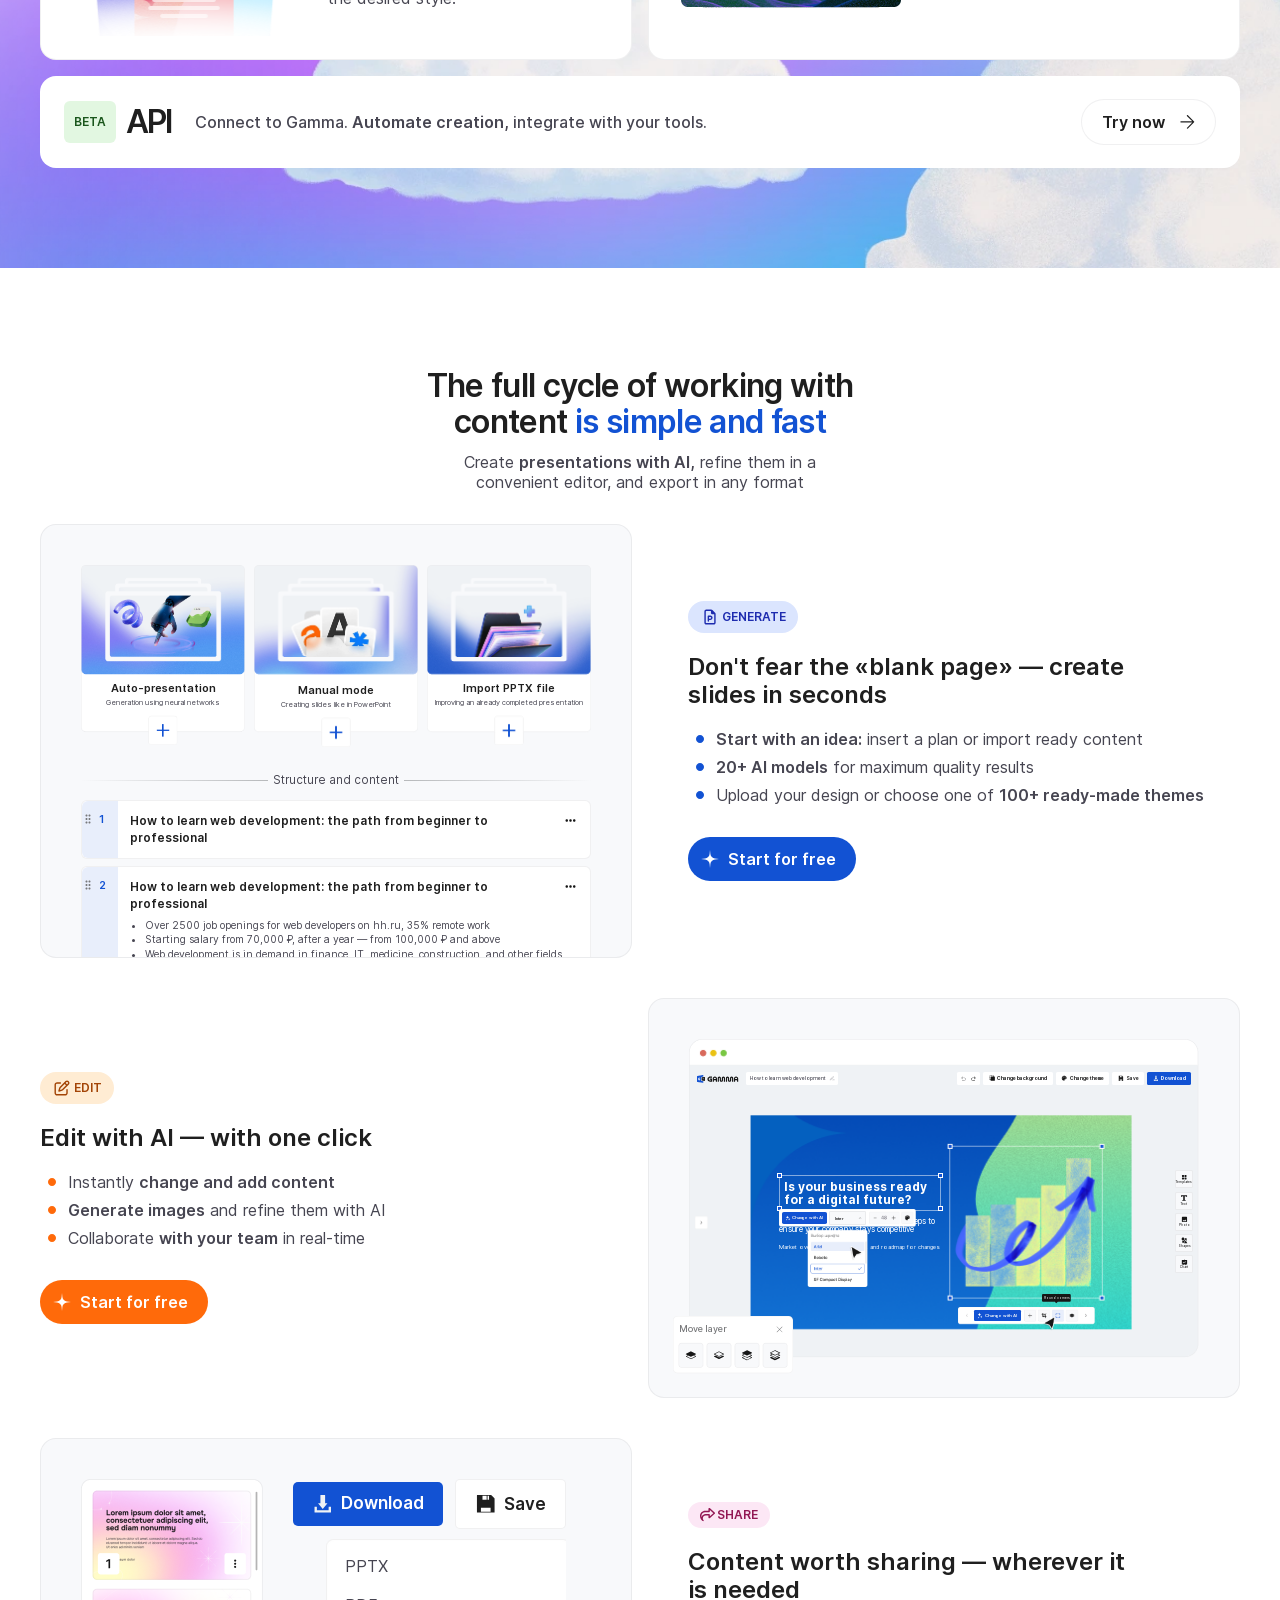
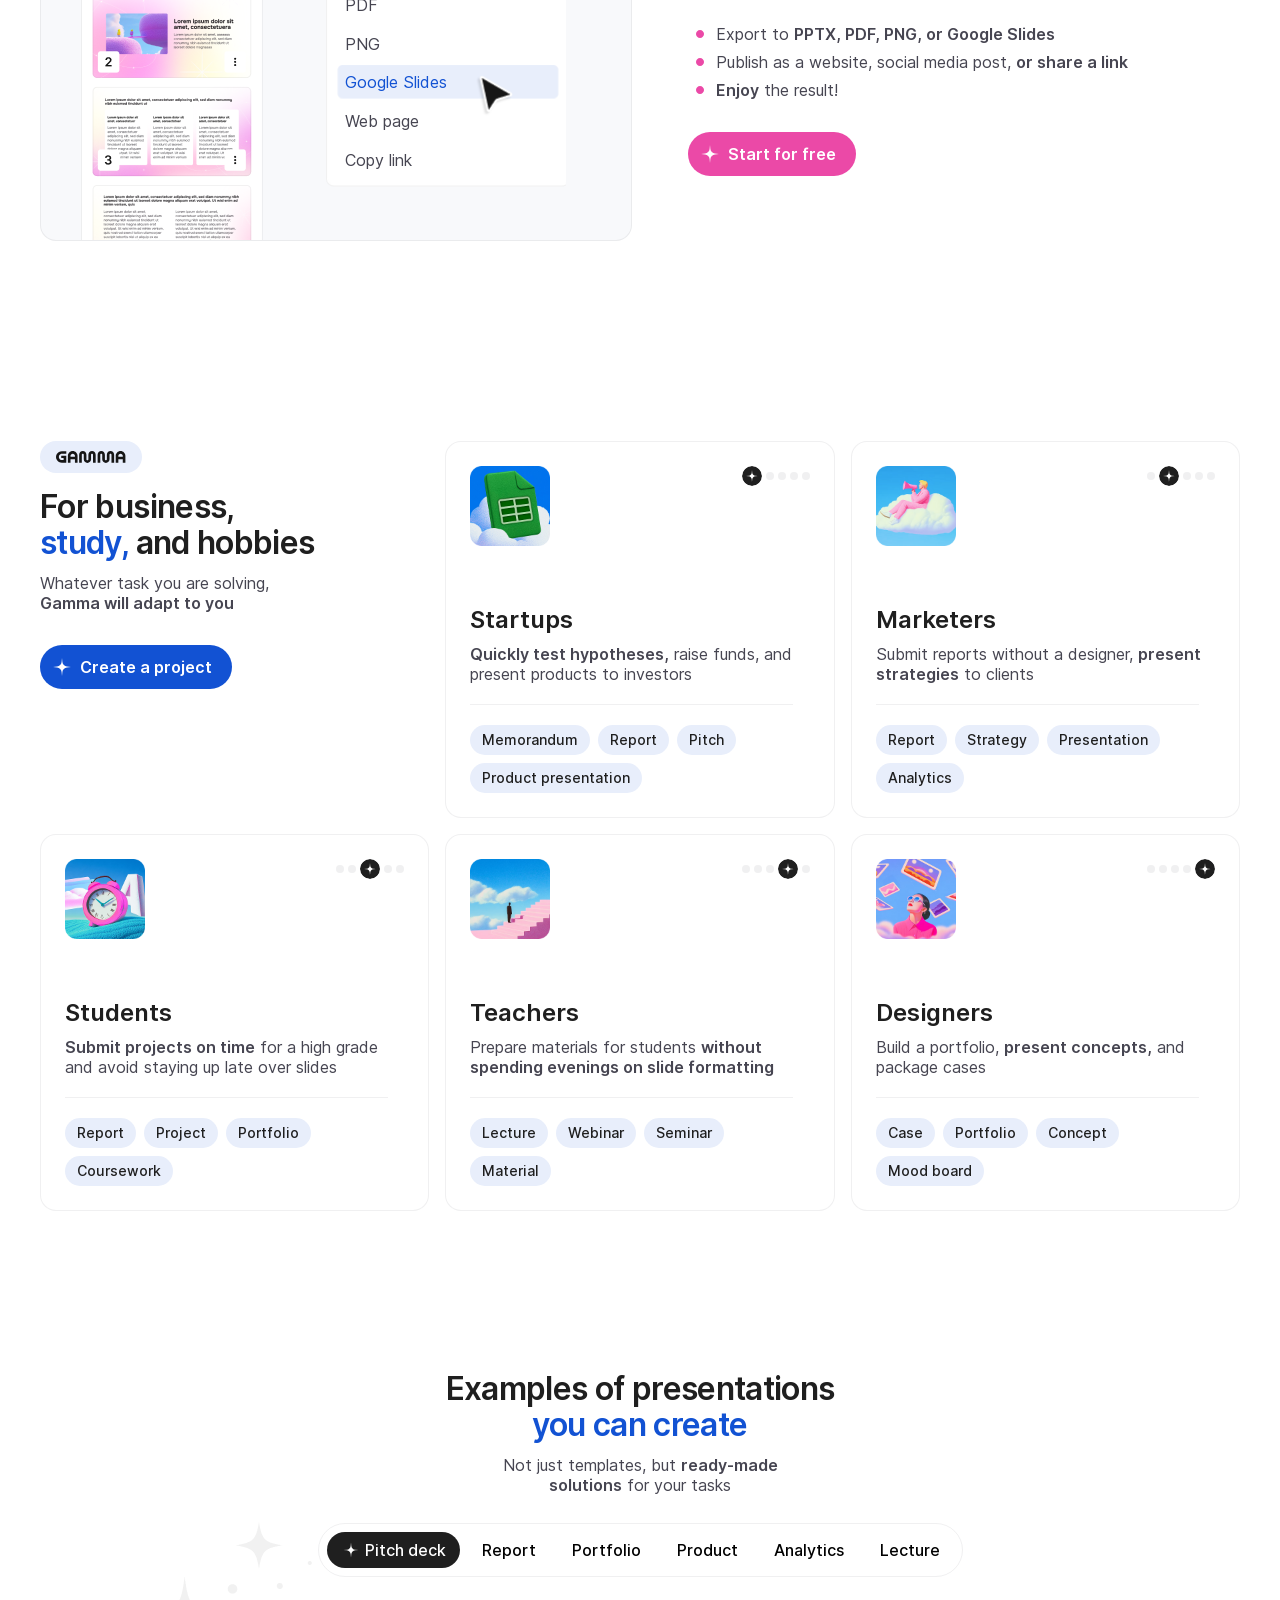
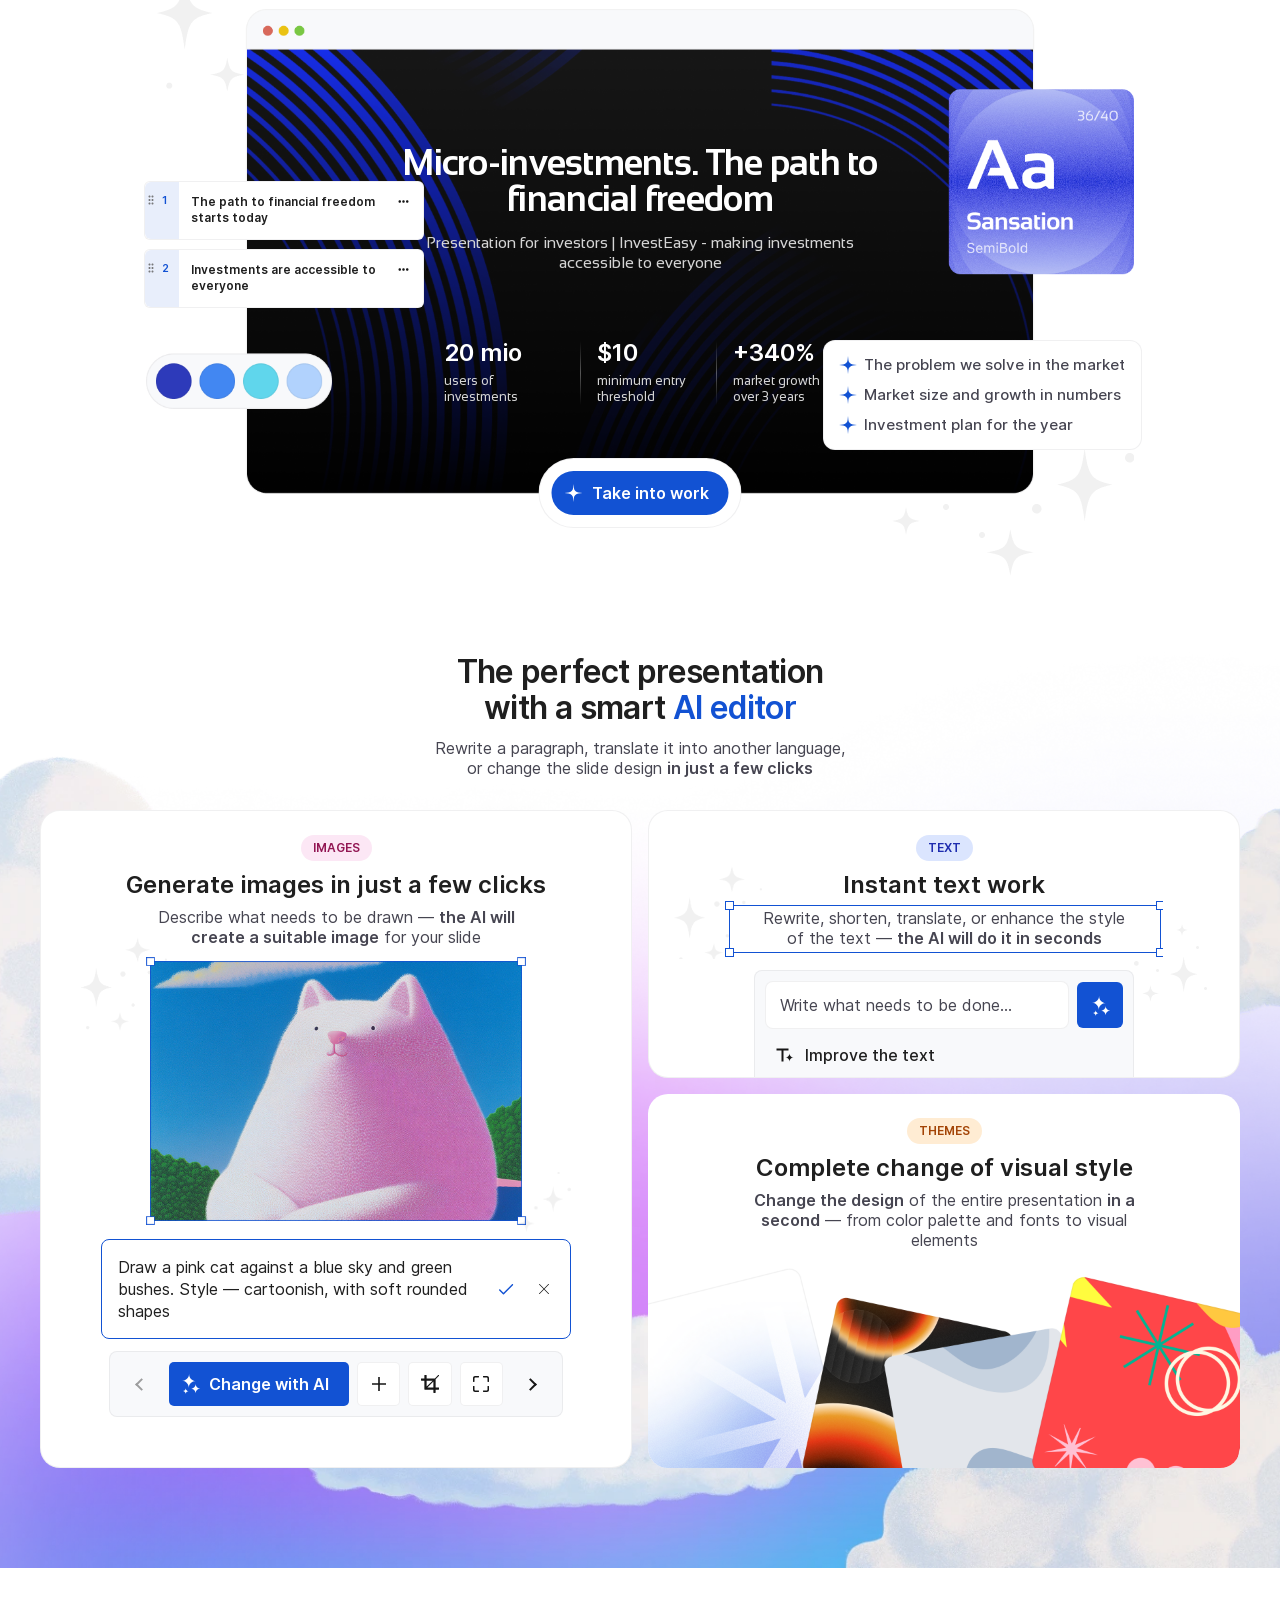
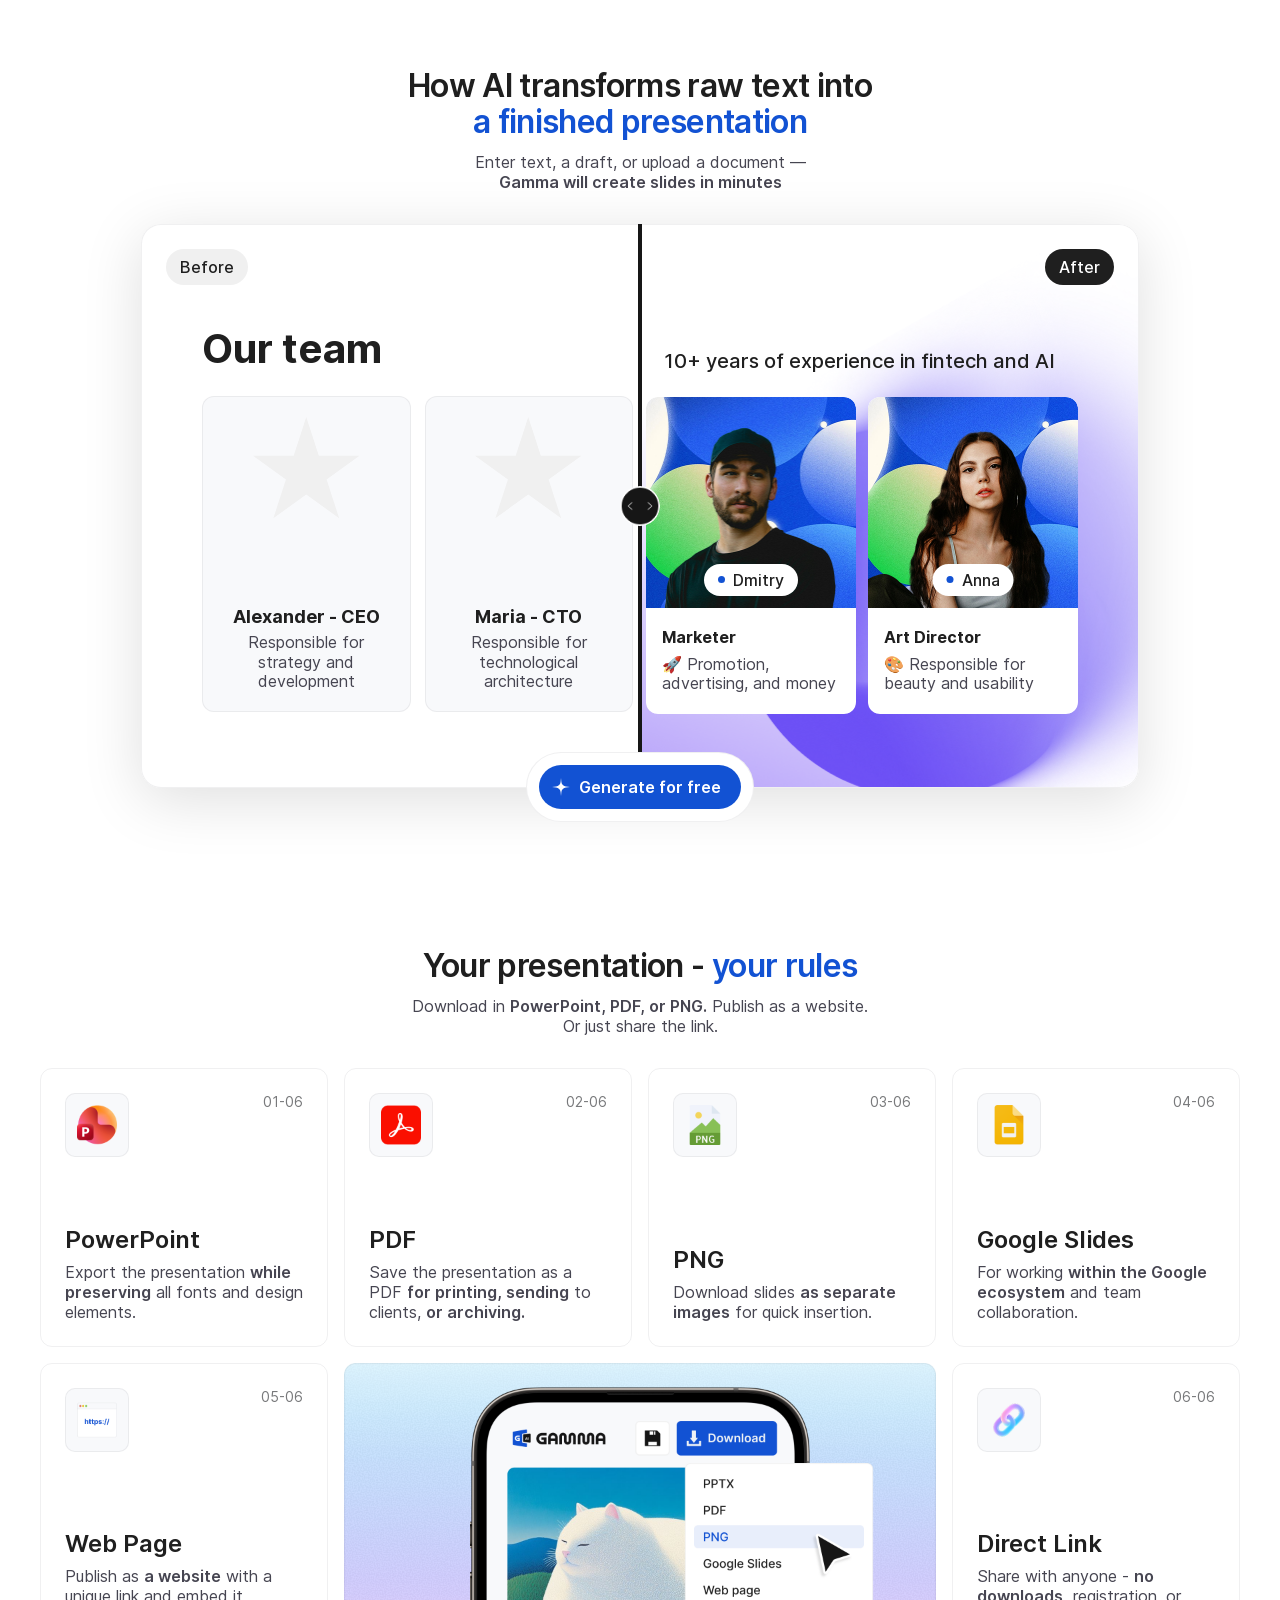
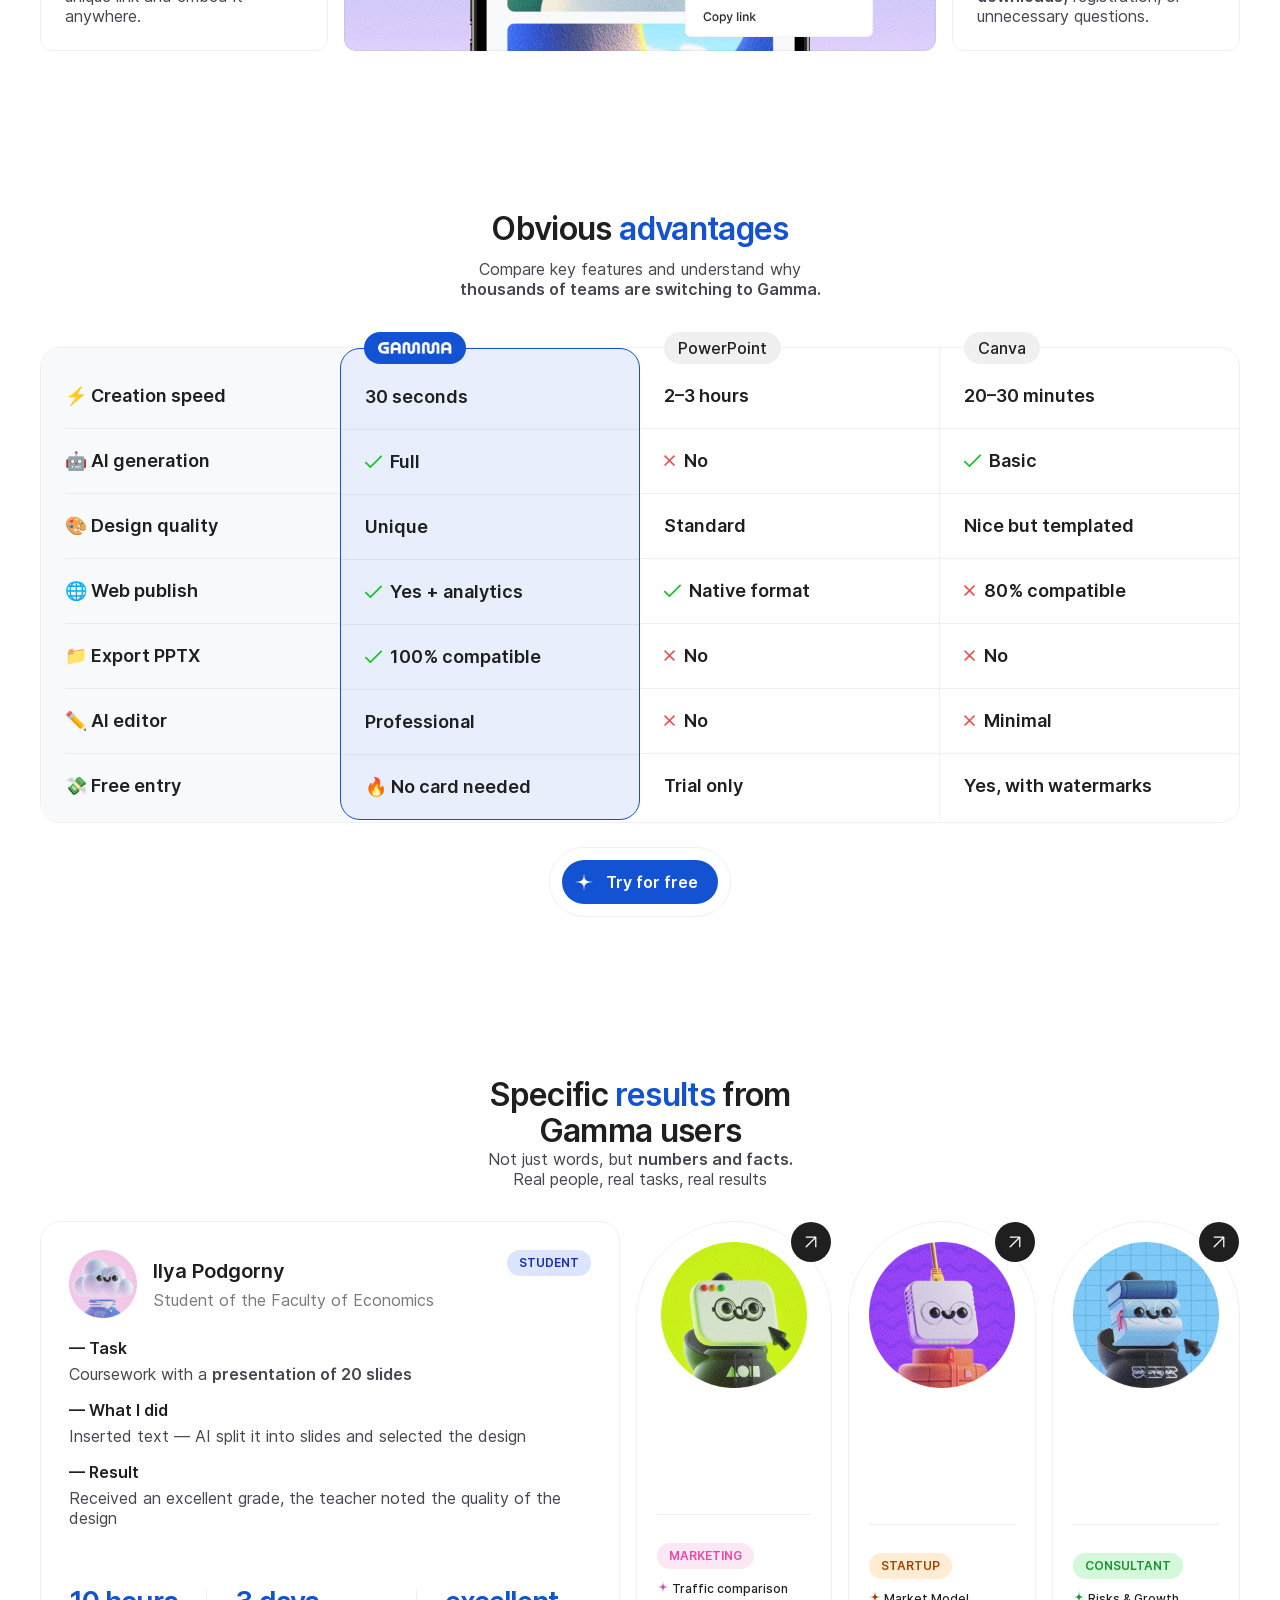
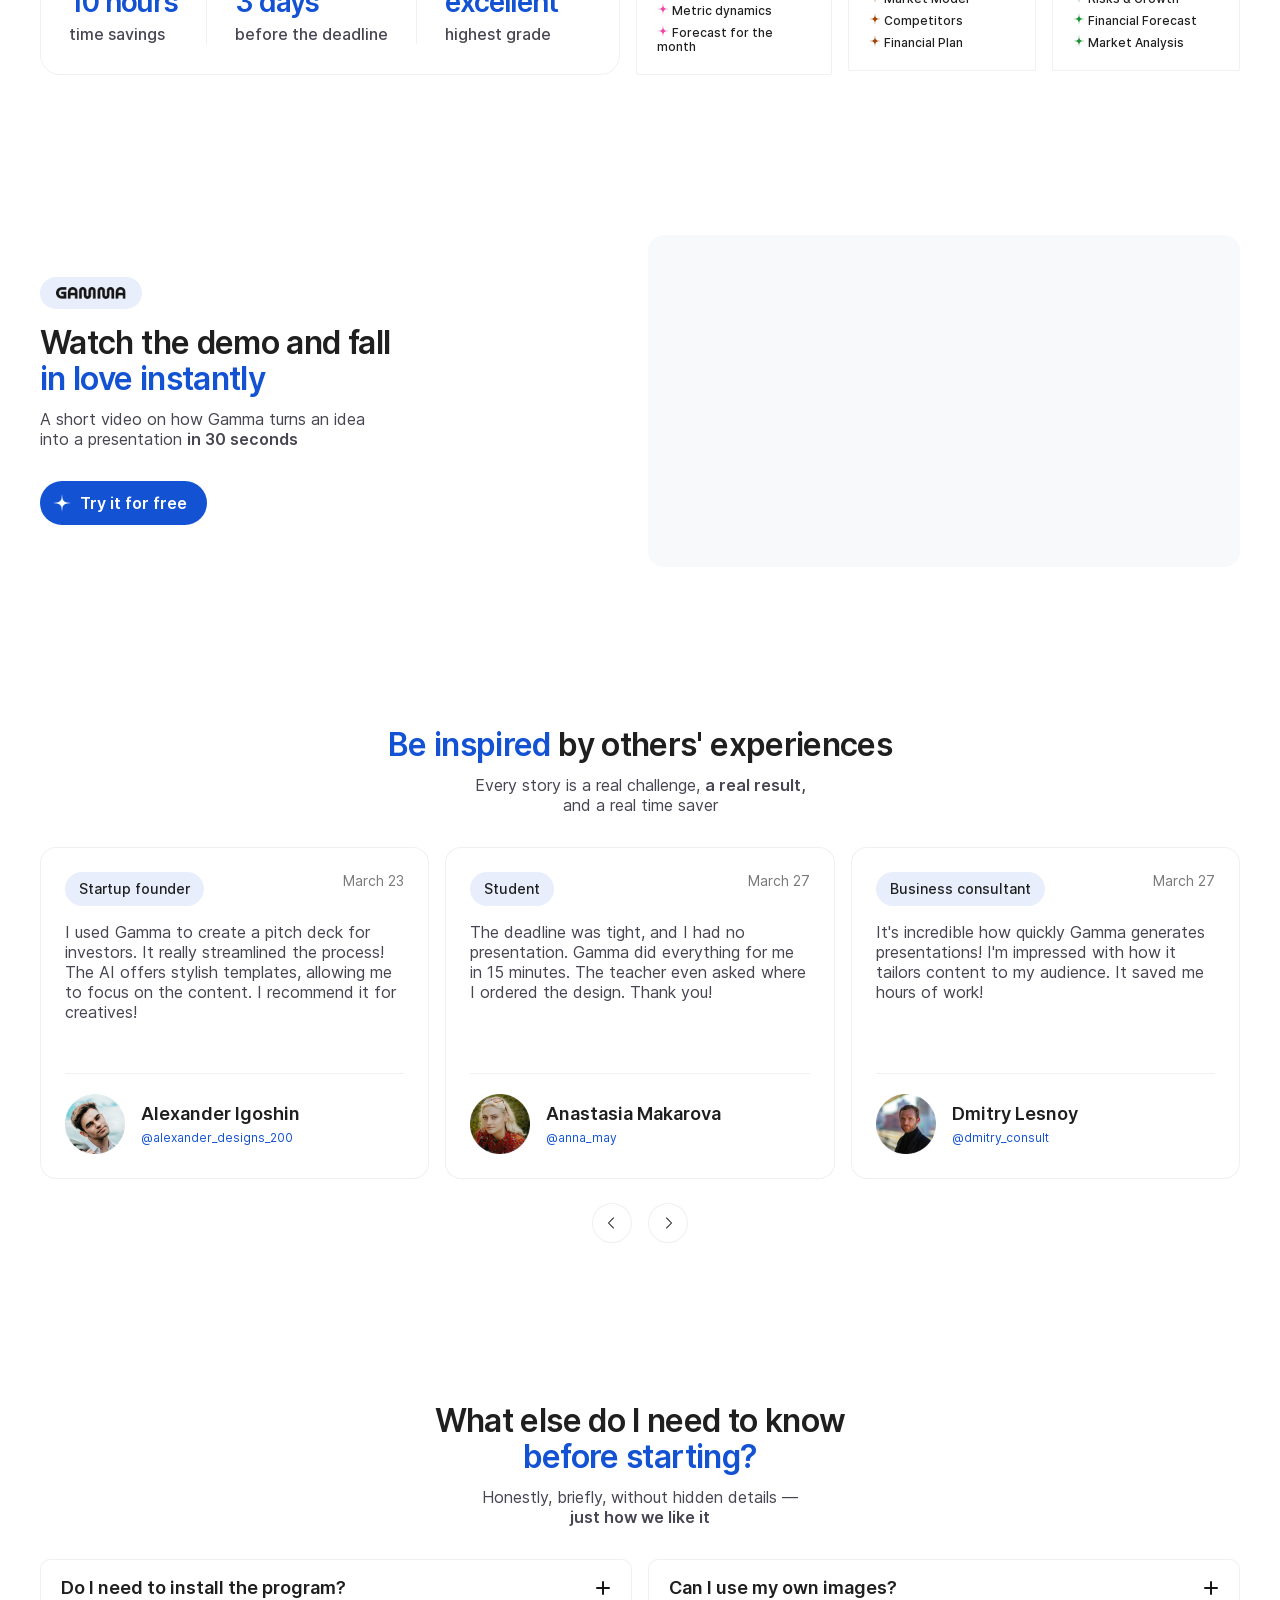
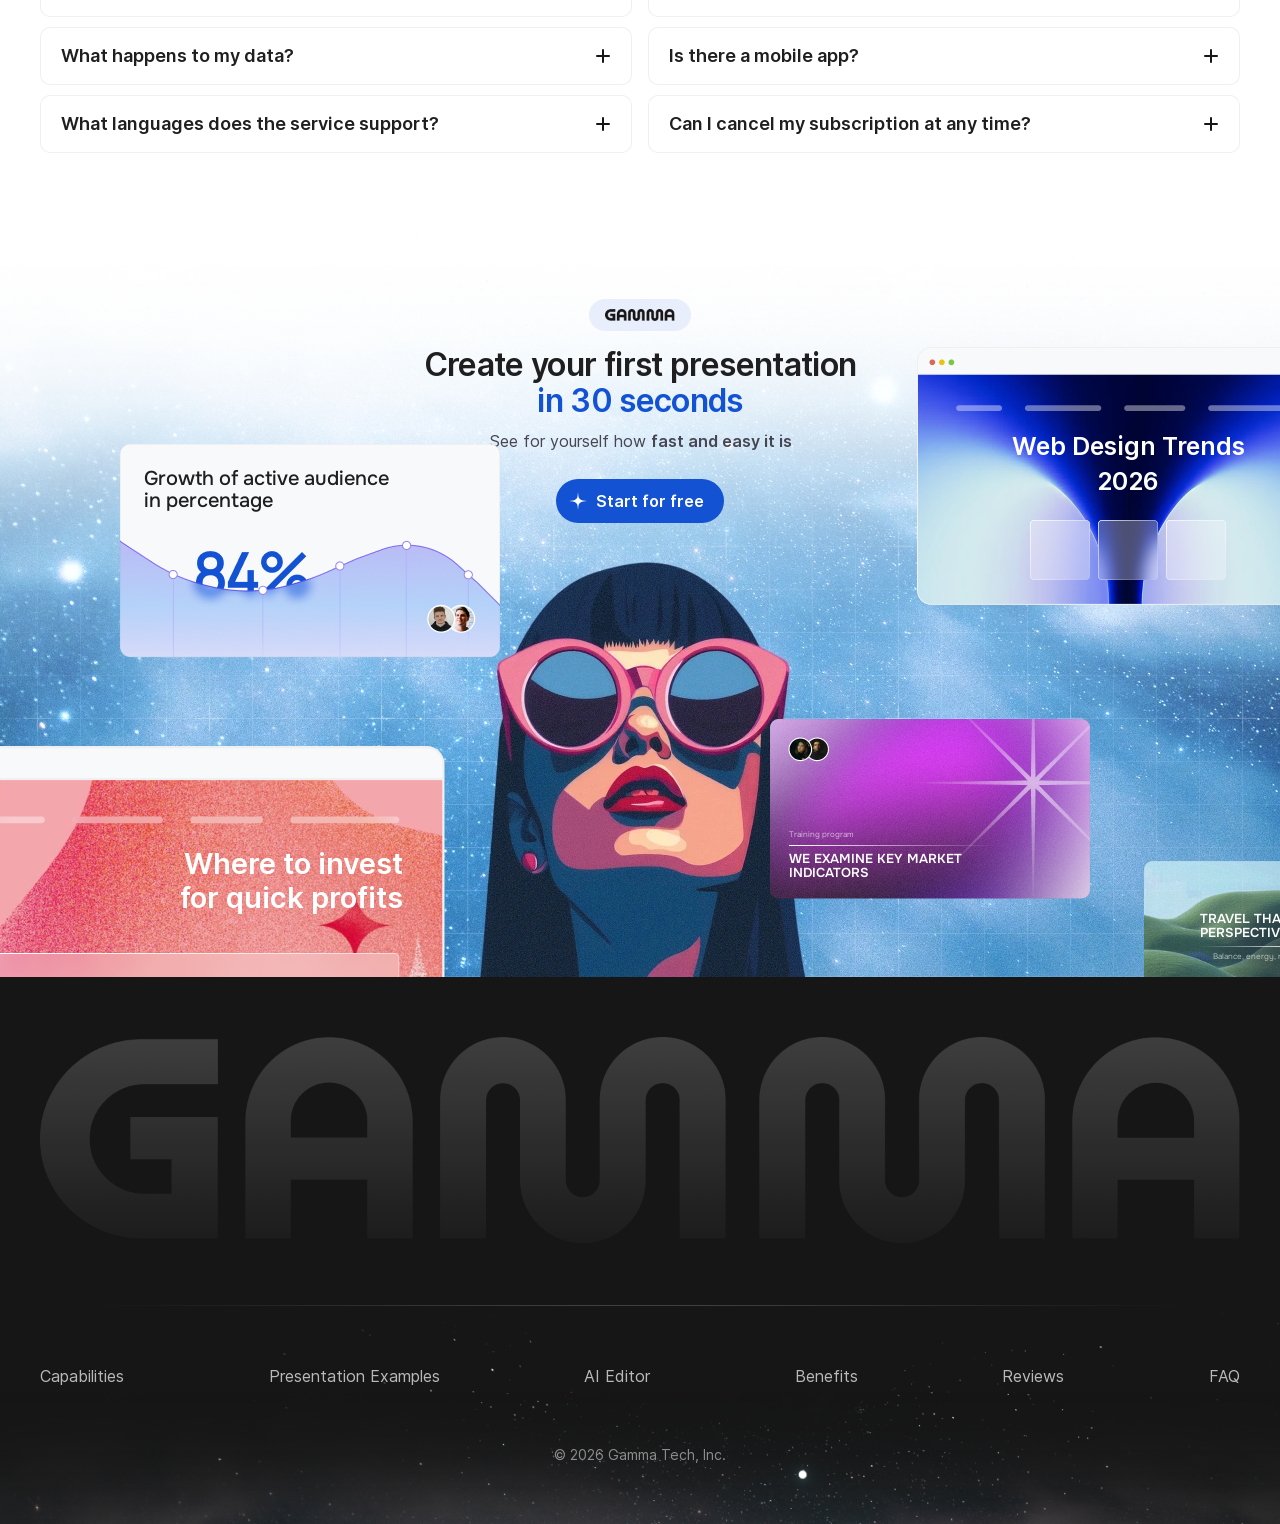
==== commit 2955511a: "adj" ====
--- a/index.html
+++ b/index.html
@@ -458,8 +458,189 @@
                         </button>
                     </div>
                 </div>
-                <div class="full-cycle-card">
-                    <img src="./assets/img/card2.png" alt="card2">
+
+                <div class="full-cycle-card full-cycle-fon">
+
+                    <div class="full-cycle-rel">
+                        <div class="topbar G-align-center G-justify-between">
+
+                            <div class="topbar-title-cent G-align-center">
+                                <img src="./assets/img/card-logo.svg" alt="">
+                                <div class="topbar-title G-align-center">
+                                    <span>How to learn web development</span>
+                                    <span class="edit-icon">
+                                 <svg xmlns="http://www.w3.org/2000/svg" width="7" height="7" viewBox="0 0 7 7" fill="none">
+                                    <g opacity="0.5" clip-path="url(#clip0_202_7663)">
+                                    <path d="M3.99981 4.26666L2.93314 5.33333H5.59981V4.26666H3.99981ZM3.21581 1.91732L0.799805 4.33332V5.33333H1.79981L4.21581 2.91732L3.21581 1.91732ZM4.98915 2.14399C5.09315 2.03999 5.09315 1.86665 4.98915 1.76799L4.36515 1.14398C4.31181 1.09065 4.24514 1.06665 4.17581 1.06665C4.10914 1.06665 4.03981 1.09332 3.98914 1.14398L3.50114 1.63198L4.50115 2.63199L4.98915 2.14399Z" fill="#464551"/>
+                                    </g>
+                                    <defs>
+                                    <clipPath id="clip0_202_7663">
+                                    <rect width="6.4" height="6.4" fill="white"/>
+                                    </clipPath>
+                                    </defs>
+                                    </svg>
+                                </span>
+                                </div>
+                            </div>
+
+
+
+                            <div class="topbar-undo-cent G-align-center">
+                                <div class="topbar-undo-redo G-align-center">
+                                    <svg xmlns="http://www.w3.org/2000/svg" width="8" height="8" viewBox="0 0 8 8" fill="none">
+                                        <mask id="mask0_202_7666" style="mask-type:alpha" maskUnits="userSpaceOnUse" x="0" y="0" width="8" height="8">
+                                            <rect width="7.46667" height="7.46667" fill="#D9D9D9"/>
+                                        </mask>
+                                        <g mask="url(#mask0_202_7666)">
+                                            <path d="M4.41028 5.75546C4.86539 5.75546 5.25518 5.60309 5.57967 5.29836C5.90416 4.99363 6.06641 4.6185 6.06641 4.17299C6.06641 3.72748 5.90416 3.35285 5.57967 3.0491C5.25518 2.74535 4.86539 2.59348 4.41028 2.59348L2.22597 2.59348L3.09164 1.72774L2.76381 1.3999L1.33689 2.82681L2.76381 4.25373L3.09164 3.92589L2.22597 3.06015L4.41028 3.06015C4.73498 3.06015 5.01438 3.16683 5.2485 3.3802C5.48266 3.59362 5.59974 3.85789 5.59974 4.17299C5.59974 4.4881 5.48266 4.75283 5.2485 4.96718C5.01438 5.18159 4.73498 5.28879 4.41028 5.28879H2.17752V5.75546L4.41028 5.75546Z" fill="#78797B"/>
+                                        </g>
+                                    </svg>
+                                    <svg xmlns="http://www.w3.org/2000/svg" width="8" height="8" viewBox="0 0 8 8" fill="none">
+                                        <mask id="mask0_202_7667" style="mask-type:alpha" maskUnits="userSpaceOnUse" x="0" y="0" width="8" height="8">
+                                            <rect width="7.46667" height="7.46667" fill="#D9D9D9"/>
+                                        </mask>
+                                        <g mask="url(#mask0_202_7667)">
+                                            <path d="M2.99304 5.75546C2.53793 5.75546 2.14814 5.60309 1.82365 5.29836C1.49916 4.99363 1.33691 4.6185 1.33691 4.17299C1.33691 3.72748 1.49916 3.35285 1.82365 3.0491C2.14814 2.74535 2.53793 2.59348 2.99304 2.59348L5.17735 2.59348L4.31168 1.72774L4.63951 1.3999L6.06643 2.82681L4.63951 4.25373L4.31168 3.92589L5.17735 3.06015L2.99304 3.06015C2.66834 3.06015 2.38894 3.16683 2.15483 3.3802C1.92066 3.59362 1.80358 3.85789 1.80358 4.17299C1.80358 4.4881 1.92066 4.75283 2.15483 4.96718C2.38894 5.18159 2.66834 5.28879 2.99304 5.28879H5.2258V5.75546L2.99304 5.75546Z" fill="#161616"/>
+                                        </g>
+                                    </svg>
+                                </div>
+
+
+                                <div class="btn-ghost G-align-center">
+                                    <svg xmlns="http://www.w3.org/2000/svg" width="7" height="7" viewBox="0 0 7 7" fill="none">
+                                        <mask id="mask0_468_2410" style="mask-type:alpha" maskUnits="userSpaceOnUse" x="0" y="0" width="7" height="7">
+                                            <rect width="6.4" height="6.4" fill="#D9D9D9"/>
+                                        </mask>
+                                        <g mask="url(#mask0_468_2410)">
+                                            <path d="M2.1332 5.86678C1.98654 5.86678 1.86098 5.81456 1.75654 5.71011C1.65209 5.60567 1.59987 5.48011 1.59987 5.33345V4.80011H1.06654C0.91987 4.80011 0.794314 4.74789 0.68987 4.64345C0.585425 4.539 0.533203 4.41345 0.533203 4.26678V3.73345H1.06654V4.26678H1.59987V2.13345C1.59987 1.98678 1.65209 1.86123 1.75654 1.75678C1.86098 1.65234 1.98654 1.60011 2.1332 1.60011H4.26654V1.06678H3.7332V0.533447H4.26654C4.4132 0.533447 4.53876 0.585669 4.6432 0.690114C4.74765 0.794558 4.79987 0.920114 4.79987 1.06678V1.60011H5.3332C5.47987 1.60011 5.60543 1.65234 5.70987 1.75678C5.81431 1.86123 5.86654 1.98678 5.86654 2.13345V5.33345C5.86654 5.48011 5.81431 5.60567 5.70987 5.71011C5.60543 5.81456 5.47987 5.86678 5.3332 5.86678H2.1332ZM0.533203 3.20011V2.13345H1.06654V3.20011H0.533203ZM0.533203 1.60011V1.06678C0.533203 0.920114 0.585425 0.794558 0.68987 0.690114C0.794314 0.585669 0.91987 0.533447 1.06654 0.533447H1.59987V1.06678H1.06654V1.60011H0.533203ZM2.1332 1.06678V0.533447H3.19987V1.06678H2.1332Z" fill="#161616"/>
+                                        </g>
+                                    </svg>
+                                    Change background
+                                </div>
+                                <div class="btn-ghost G-align-center">
+                                    <svg xmlns="http://www.w3.org/2000/svg" width="7" height="7" viewBox="0 0 7 7" fill="none">
+                                        <mask id="mask0_468_2414" style="mask-type:alpha" maskUnits="userSpaceOnUse" x="0" y="0" width="7" height="7">
+                                            <rect width="6.4" height="6.4" fill="#D9D9D9"/>
+                                        </mask>
+                                        <g mask="url(#mask0_468_2414)">
+                                            <path d="M3.19494 5.60005C2.86749 5.60005 2.55818 5.53697 2.26703 5.41083C1.97583 5.28468 1.72157 5.11293 1.50427 4.89559C1.28692 4.67828 1.11517 4.42363 0.989026 4.13163C0.862878 3.83963 0.799805 3.5291 0.799805 3.20005C0.799805 2.86679 0.864584 2.55415 0.994142 2.26215C1.1237 1.97015 1.29966 1.71615 1.52202 1.50015C1.74433 1.28411 2.00442 1.11342 2.30227 0.98807C2.60008 0.862723 2.91772 0.800049 3.25519 0.800049C3.57098 0.800049 3.87025 0.853902 4.15298 0.961607C4.43576 1.06931 4.6841 1.21839 4.89799 1.40883C5.11193 1.59927 5.28237 1.82559 5.40932 2.08778C5.53631 2.34992 5.5998 2.6342 5.5998 2.9406C5.5998 3.37786 5.46985 3.71988 5.20993 3.96666C4.95002 4.21348 4.61682 4.33689 4.21033 4.33689H3.75269C3.68077 4.33689 3.62328 4.36036 3.5802 4.40731C3.53713 4.4543 3.51559 4.50986 3.51559 4.57399C3.51559 4.65205 3.54717 4.73319 3.61033 4.8174C3.67349 4.90161 3.70507 4.99828 3.70507 5.10742C3.70507 5.2742 3.65892 5.39801 3.56663 5.47885C3.47429 5.55965 3.35039 5.60005 3.19494 5.60005ZM1.81033 3.38952C1.90035 3.38952 1.97549 3.3594 2.03574 3.29914C2.09599 3.23889 2.12612 3.16375 2.12612 3.07373C2.12612 2.98371 2.09599 2.90858 2.03574 2.84832C1.97549 2.78807 1.90035 2.75794 1.81033 2.75794C1.72031 2.75794 1.64517 2.78807 1.58492 2.84832C1.52467 2.90858 1.49454 2.98371 1.49454 3.07373C1.49454 3.16375 1.52467 3.23889 1.58492 3.29914C1.64517 3.3594 1.72031 3.38952 1.81033 3.38952ZM2.56823 2.379C2.65825 2.379 2.73338 2.34887 2.79364 2.28862C2.85389 2.22836 2.88402 2.15323 2.88402 2.06321C2.88402 1.97319 2.85389 1.89805 2.79364 1.8378C2.73338 1.77754 2.65825 1.74742 2.56823 1.74742C2.4782 1.74742 2.40307 1.77754 2.34282 1.8378C2.28256 1.89805 2.25244 1.97319 2.25244 2.06321C2.25244 2.15323 2.28256 2.22836 2.34282 2.28862C2.40307 2.34887 2.4782 2.379 2.56823 2.379ZM3.83138 2.379C3.9214 2.379 3.99654 2.34887 4.05679 2.28862C4.11705 2.22836 4.14717 2.15323 4.14717 2.06321C4.14717 1.97319 4.11705 1.89805 4.05679 1.8378C3.99654 1.77754 3.9214 1.74742 3.83138 1.74742C3.74136 1.74742 3.66623 1.77754 3.60597 1.8378C3.54572 1.89805 3.51559 1.97319 3.51559 2.06321C3.51559 2.15323 3.54572 2.22836 3.60597 2.28862C3.66623 2.34887 3.74136 2.379 3.83138 2.379ZM4.58928 3.38952C4.6793 3.38952 4.75444 3.3594 4.81469 3.29914C4.87494 3.23889 4.90507 3.16375 4.90507 3.07373C4.90507 2.98371 4.87494 2.90858 4.81469 2.84832C4.75444 2.78807 4.6793 2.75794 4.58928 2.75794C4.49926 2.75794 4.42412 2.78807 4.36387 2.84832C4.30362 2.90858 4.27349 2.98371 4.27349 3.07373C4.27349 3.16375 4.30362 3.23889 4.36387 3.29914C4.42412 3.3594 4.49926 3.38952 4.58928 3.38952Z" fill="#161616"/>
+                                        </g>
+                                    </svg>
+                                    Change theme
+                                </div>
+                                <div class="btn-ghost G-align-center">
+                                    <img src="./assets/img/save.svg" alt="save">
+                                    Save
+                                </div>
+                                <div class="save-btn-dow G-align-center">
+                                    <img src="./assets/img/donw.svg" alt="donw">
+                                    Download
+                                </div>
+                            </div>
+                        </div>
+                        <img src="./assets/img/card2.png" alt="card2">
+                        <div class="enhancing-gamma G-flex-column">
+                            <div class="enhancing-gamma-box  G-flex-column G-center">
+                                <svg xmlns="http://www.w3.org/2000/svg" width="7" height="7" viewBox="0 0 7 7" fill="none">
+                                    <path d="M2.56866 2.99854H1.37432C1.13725 2.99854 0.944336 2.80562 0.944336 2.56856V1.37407C0.944336 1.13701 1.13725 0.944092 1.37432 0.944092H2.56866C2.80572 0.944092 2.99864 1.13701 2.99864 1.37407V2.56856C2.99864 2.80562 2.80586 2.99854 2.56866 2.99854ZM5.10081 2.99854H3.90633C3.66927 2.99854 3.47635 2.80562 3.47635 2.56856V1.37407C3.47635 1.13701 3.66927 0.944092 3.90633 0.944092H5.10081C5.33788 0.944092 5.53079 1.13701 5.53079 1.37407V2.56856C5.53079 2.80562 5.33788 2.99854 5.10081 2.99854ZM2.56866 5.52166H1.37432C1.13725 5.52166 0.944336 5.32875 0.944336 5.09168V3.8972C0.944336 3.66014 1.13725 3.46722 1.37432 3.46722H2.56866C2.80572 3.46722 2.99864 3.66014 2.99864 3.8972V5.09168C2.99864 5.32875 2.80586 5.52166 2.56866 5.52166ZM5.10081 5.52166H3.90633C3.66927 5.52166 3.47635 5.32875 3.47635 5.09168V3.8972C3.47635 3.66014 3.66927 3.46722 3.90633 3.46722H5.10081C5.33788 3.46722 5.53079 3.66014 5.53079 3.8972V5.09168C5.53079 5.32875 5.33788 5.52166 5.10081 5.52166Z" fill="#161616"/>
+                                </svg>
+                                <small>Templates</small>
+                            </div>
+                            <div class="enhancing-gamma-box  G-flex-column G-center">
+                                <svg xmlns="http://www.w3.org/2000/svg" width="7" height="7" viewBox="0 0 7 7" fill="none">
+                                    <g clip-path="url(#clip0_468_53)">
+                                        <path d="M0.296578 0.226562C0.087323 0.226562 -0.0810521 0.413341 -0.0810521 0.645464V1.47465C-0.0810521 1.69612 -0.0839497 1.87445 0.104474 1.87445H0.753853C1.08669 1.86168 1.06962 1.15819 1.79347 1.15169H2.2336V4.75483C2.2336 5.01264 1.76136 5.02165 1.59275 5.02737C1.42391 5.03308 1.27135 5.1558 1.27135 5.41118C1.27135 5.67291 1.43252 5.77323 1.63277 5.77323H4.37822C4.57847 5.77323 4.73957 5.67291 4.73957 5.41118C4.73957 5.15572 4.58662 5.03308 4.41816 5.02737C4.24979 5.02165 3.77732 5.01304 3.77732 4.75483V1.15169H4.21705C4.94146 1.15819 4.92392 1.86168 5.25667 1.87445H5.90644C6.09448 1.87445 6.09158 1.69612 6.09158 1.47465V0.645464C6.09158 0.413341 5.9232 0.226562 5.71395 0.226562H0.296578Z" fill="#161616"/>
+                                    </g>
+                                    <defs>
+                                        <clipPath id="clip0_468_53">
+                                            <rect width="6.93333" height="6.93333" fill="white"/>
+                                        </clipPath>
+                                    </defs>
+                                </svg>
+                                <small>Text</small>
+                            </div>
+                            <div class="enhancing-gamma-box G-flex-column G-center">
+                                <svg xmlns="http://www.w3.org/2000/svg" width="7" height="7" viewBox="0 0 7 7" fill="none">
+                                    <g clip-path="url(#clip0_468_2492)">
+                                        <path d="M6.06621 5.48892V1.44448C6.06621 1.1267 5.80621 0.866699 5.48843 0.866699H1.44399C1.12621 0.866699 0.866211 1.1267 0.866211 1.44448V5.48892C0.866211 5.8067 1.12621 6.0667 1.44399 6.0667H5.48843C5.80621 6.0667 6.06621 5.8067 6.06621 5.48892ZM2.4551 3.90003L3.17732 4.76959L4.18843 3.4667L5.48843 5.20003H1.44399L2.4551 3.90003Z" fill="#161616"/>
+                                    </g>
+                                    <defs>
+                                        <clipPath id="clip0_468_2492">
+                                            <rect width="6.93333" height="6.93333" fill="white"/>
+                                        </clipPath>
+                                    </defs>
+                                </svg>
+                                <small>Photo</small>
+                            </div>
+
+                            <div class="enhancing-gamma-box G-flex-column G-center">
+                                <svg xmlns="http://www.w3.org/2000/svg" width="7" height="7" viewBox="0 0 7 7" fill="none">
+                                    <g clip-path="url(#clip0_468_2495)">
+                                        <path d="M6.35547 6.35571H2.98535L4.66992 3.46704L6.35547 6.35571ZM5.63281 4.16235L4.66992 2.51099L2.84863 5.63306H1.2998V3.80591C1.52319 3.89669 1.76716 3.94849 2.02246 3.94849C3.08434 3.94829 3.94804 3.08459 3.94824 2.02271C3.94824 1.76743 3.89734 1.52341 3.80664 1.30005H5.63281V4.16235ZM2.02246 0.578369C2.81905 0.578569 3.4668 1.2263 3.4668 2.02271C3.4666 2.81888 2.81893 3.46684 2.02246 3.46704C1.22612 3.46704 0.578325 2.819 0.578125 2.02271C0.578125 1.22617 1.226 0.578369 2.02246 0.578369Z" fill="#161616"/>
+                                    </g>
+                                    <defs>
+                                        <clipPath id="clip0_468_2495">
+                                            <rect width="6.93333" height="6.93333" fill="white"/>
+                                        </clipPath>
+                                    </defs>
+                                </svg>
+                                <small>Shapes</small>
+                            </div>
+
+                            <div class="enhancing-gamma-box G-flex-column G-center">
+                                <svg xmlns="http://www.w3.org/2000/svg" width="7" height="7" viewBox="0 0 7 7" fill="none">
+                                    <path d="M5.87386 1.05935H3.70721V0.818618C3.70721 0.685673 3.59942 0.577881 3.46648 0.577881C3.33353 0.577881 3.22574 0.685673 3.22574 0.818618V1.05935H1.0591C0.92614 1.05935 0.818359 1.16715 0.818359 1.30009V5.15188C0.818359 5.28482 0.92614 5.39262 1.0591 5.39262H2.11401L1.80673 6.0072C1.74727 6.12613 1.79547 6.27073 1.91439 6.33019C2.03333 6.38965 2.17792 6.34144 2.23736 6.22251L2.65231 5.39262H4.28065L4.69559 6.22251C4.73777 6.30689 4.82278 6.35566 4.91109 6.35566C4.94727 6.35566 4.984 6.34745 5.01856 6.33019C5.13749 6.27073 5.18567 6.12613 5.12621 6.0072L4.81893 5.39262H5.87385C6.0068 5.39262 6.11458 5.28482 6.11458 5.15188V1.30009C6.1146 1.16715 6.0068 1.05935 5.87386 1.05935ZM5.112 2.60184L3.97715 3.73669C3.93199 3.78184 3.87075 3.8072 3.80693 3.8072C3.74307 3.8072 3.68184 3.78182 3.6367 3.73666L3.12603 3.22597L2.16141 4.19058C2.1144 4.23761 2.0528 4.26112 1.99119 4.26112C1.92958 4.26112 1.86796 4.23761 1.82097 4.19058C1.72693 4.09658 1.72693 3.94416 1.82096 3.85015L2.95582 2.71529C3.00097 2.67014 3.06219 2.64478 3.12604 2.64478C3.18989 2.64478 3.25113 2.67014 3.29627 2.71529L3.80694 3.22599L4.77156 2.26137C4.86557 2.16737 5.018 2.16737 5.112 2.26137C5.20602 2.35539 5.20602 2.50782 5.112 2.60184Z" fill="#161616"/>
+                                </svg>
+                                <small>Chart</small>
+                            </div>
+                        </div>
+                        
+                        <div class="move-layer">
+                            <span>Move layer</span>
+                            <img src="./assets/img/enter-bar.png" alt="enter">
+                        </div>
+
+                        <div class="tooltip-layer G-flex">
+                            <div class="tooltip-laye-btn G-center">
+                                <i class="icon-change-AI"></i>
+                                Change with AI
+                            </div>
+                            <div class="tooltip-font">
+                                Round corners
+                            </div>
+
+                            <img src="./assets/img/ergs.png" alt="ergs">
+                        </div>
+
+                        <div class="business-digital">
+                            <div class="business-digital-tit">
+                                <h3>Is your business ready for a digital future?</h3>
+                            </div>
+                            <h5>From strategy to implementation: key steps to ensure your company stays competitive</h5>
+                            <p>
+                                Market overview, key challenges, and roadmap for changes
+                            </p>
+
+
+                            <div class="business-digerte">
+                                <div class="business-digert-art G-align-center">
+                                    <div class="colors-art-btn G-align-center">
+                                        <i class="icon-change-AI"></i>
+                                        Change with AI
+                                    </div>
+                                    <div class="inter-sel-font G-align-center">
+                                        Inter
+                                        <i class="icon-arr"></i>
+                                    </div>
+                                </div>
+                                <img src="./assets/img/font-er.png" alt="font">
+                            </div>
+                        </div>
+
+
+                    </div>
+
+
                 </div>
             </div>
             <div class="full-cycle-boxes G-align-center">
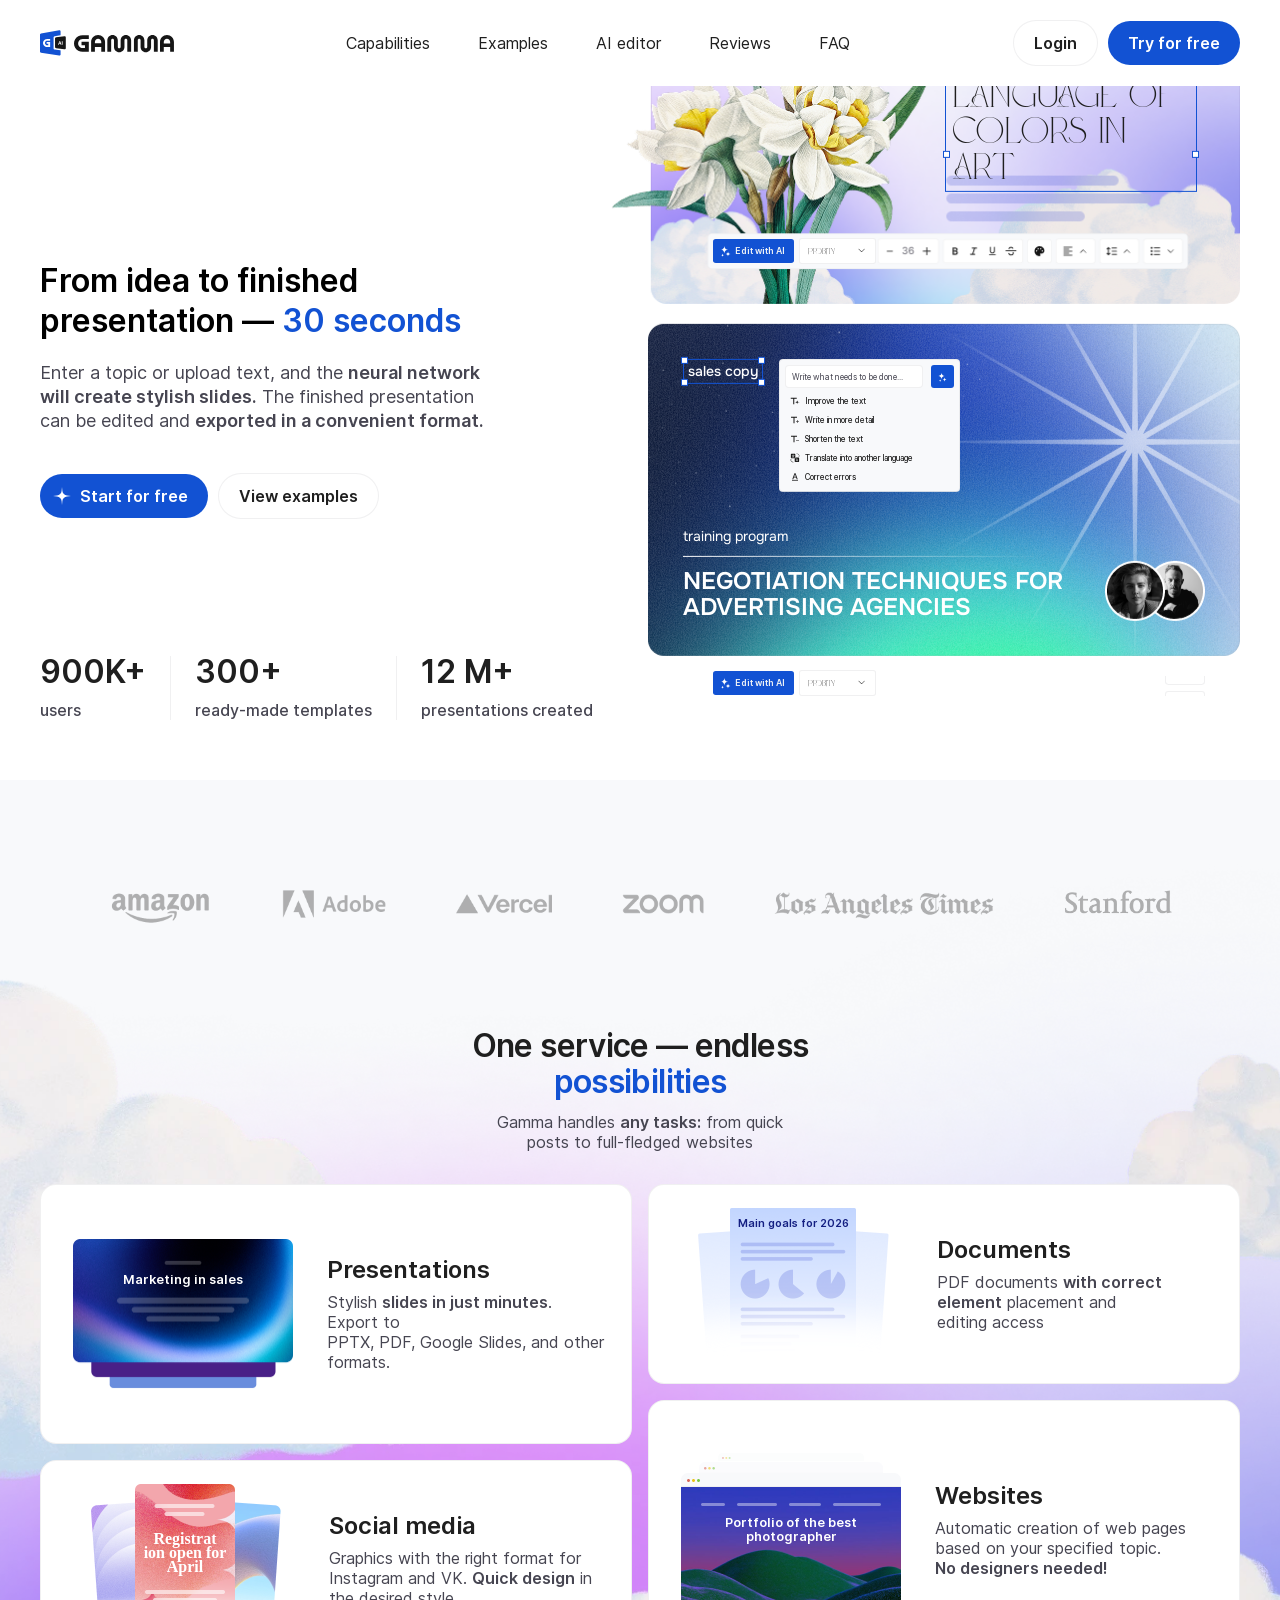
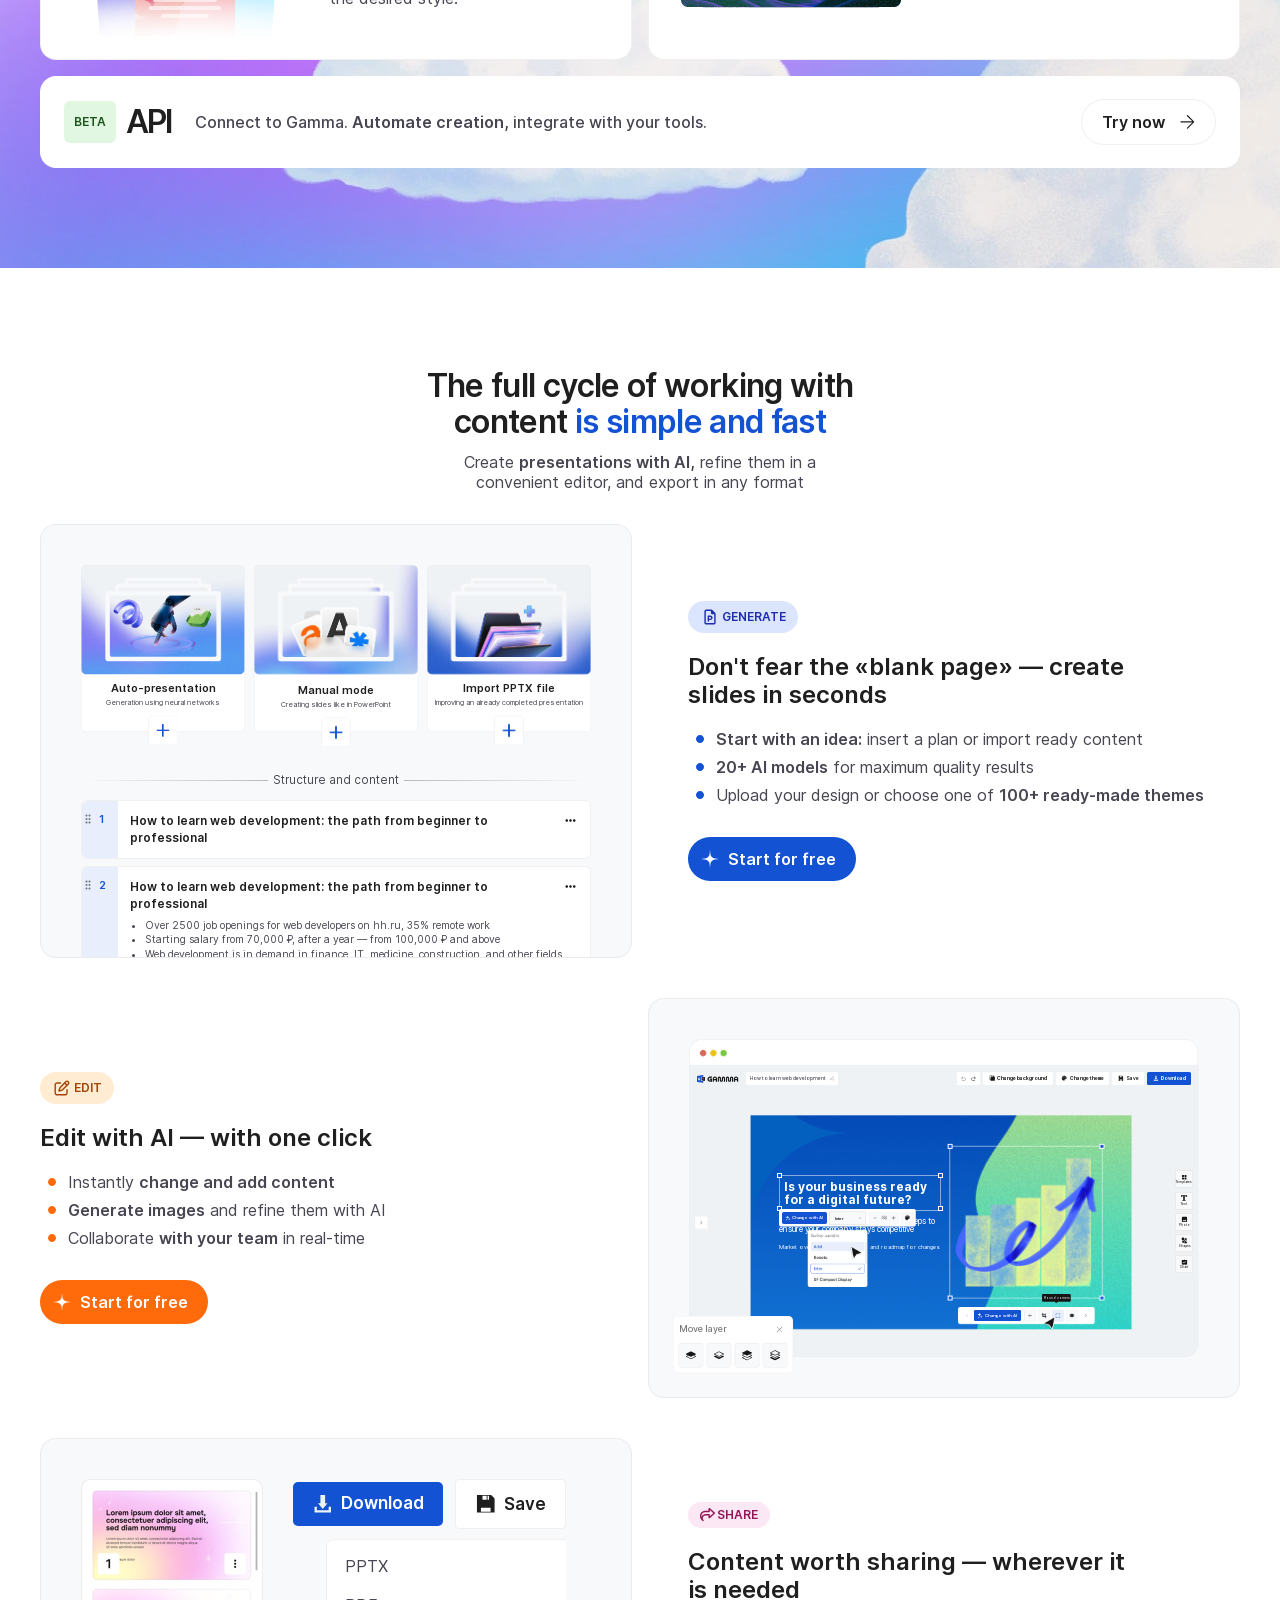
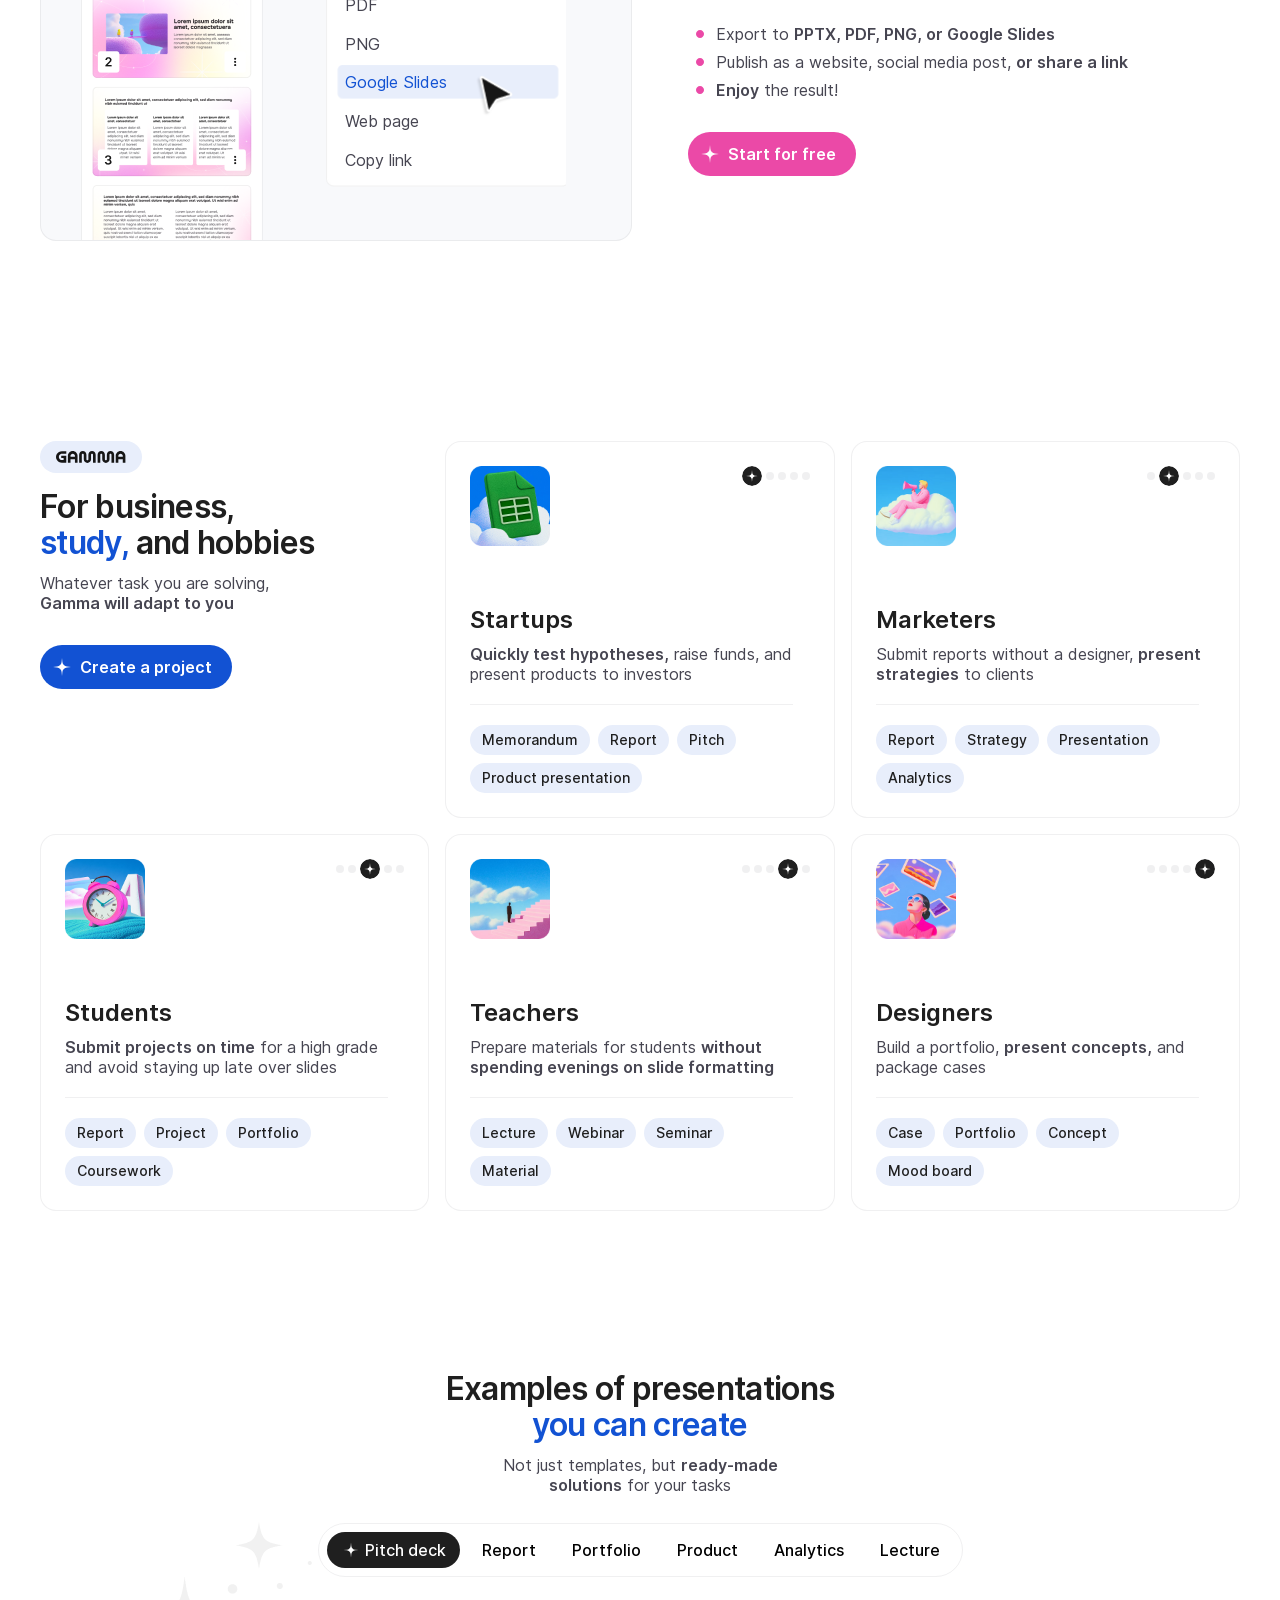
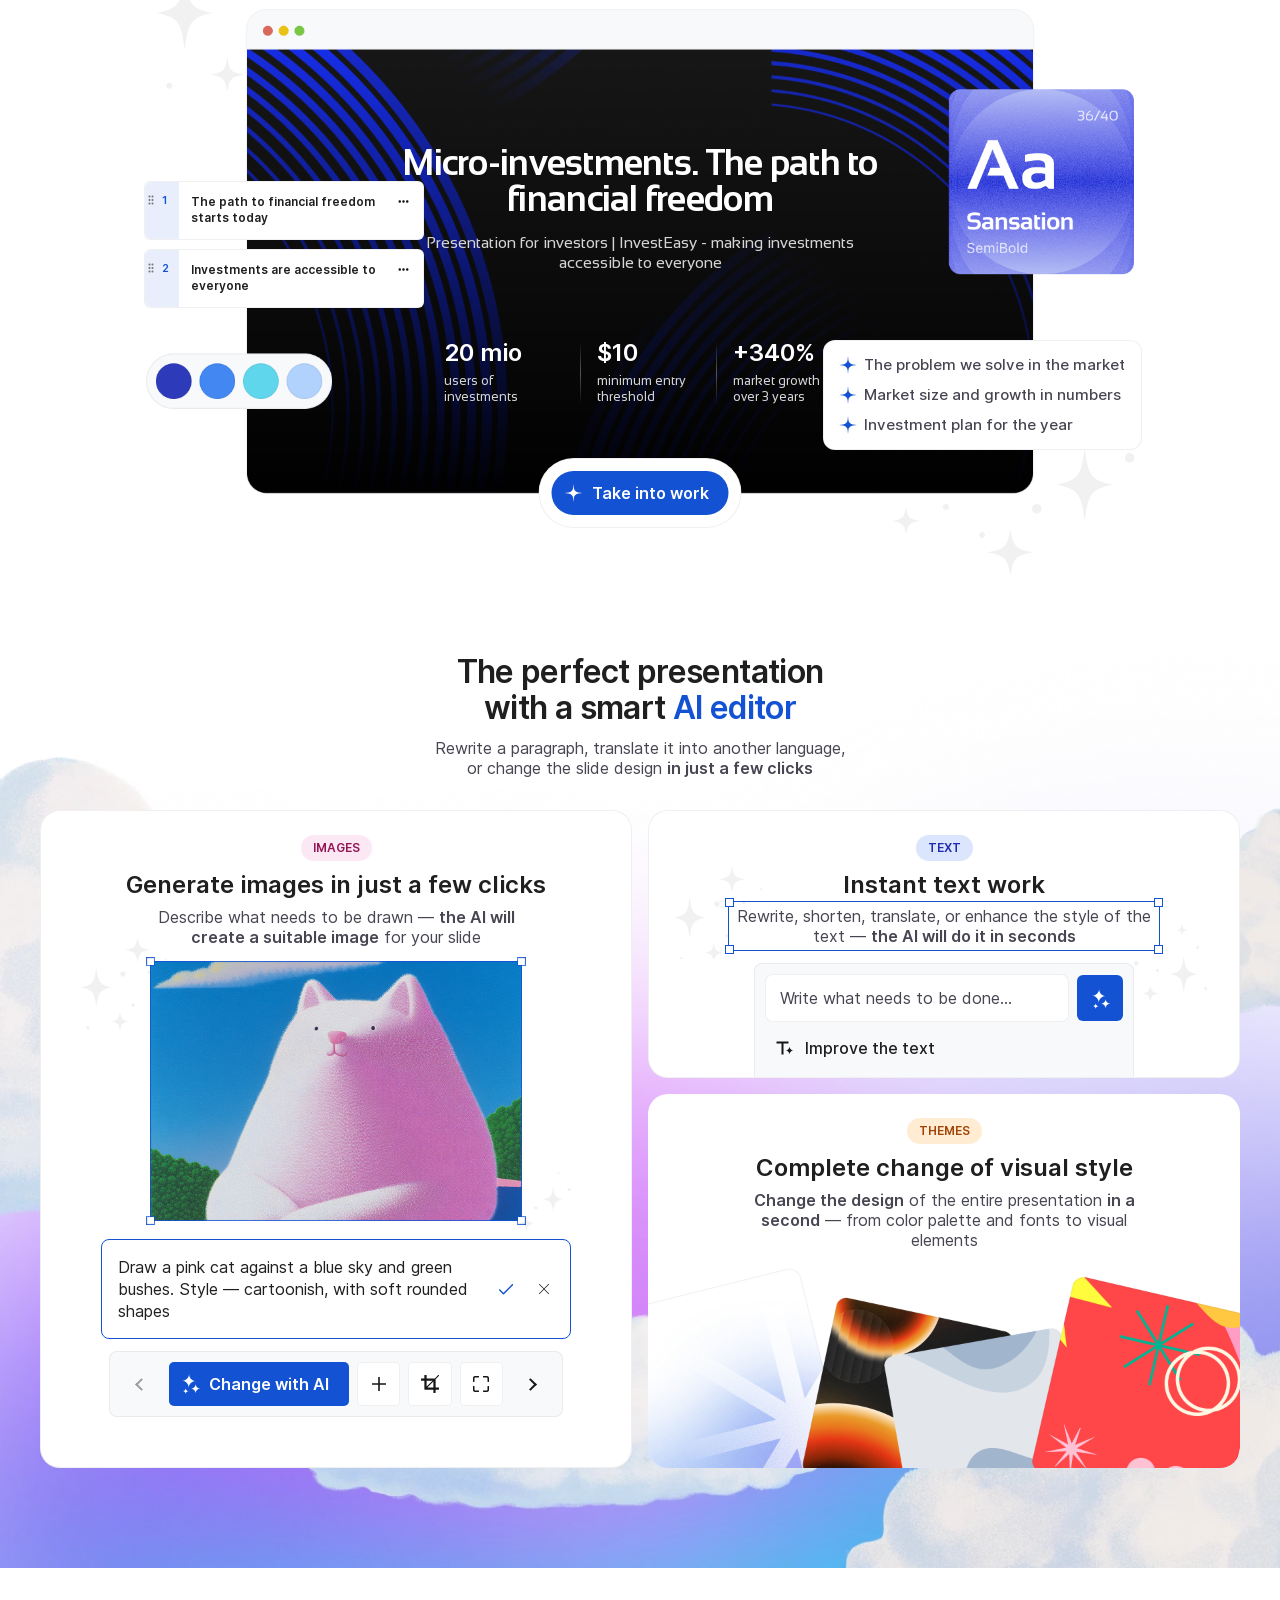
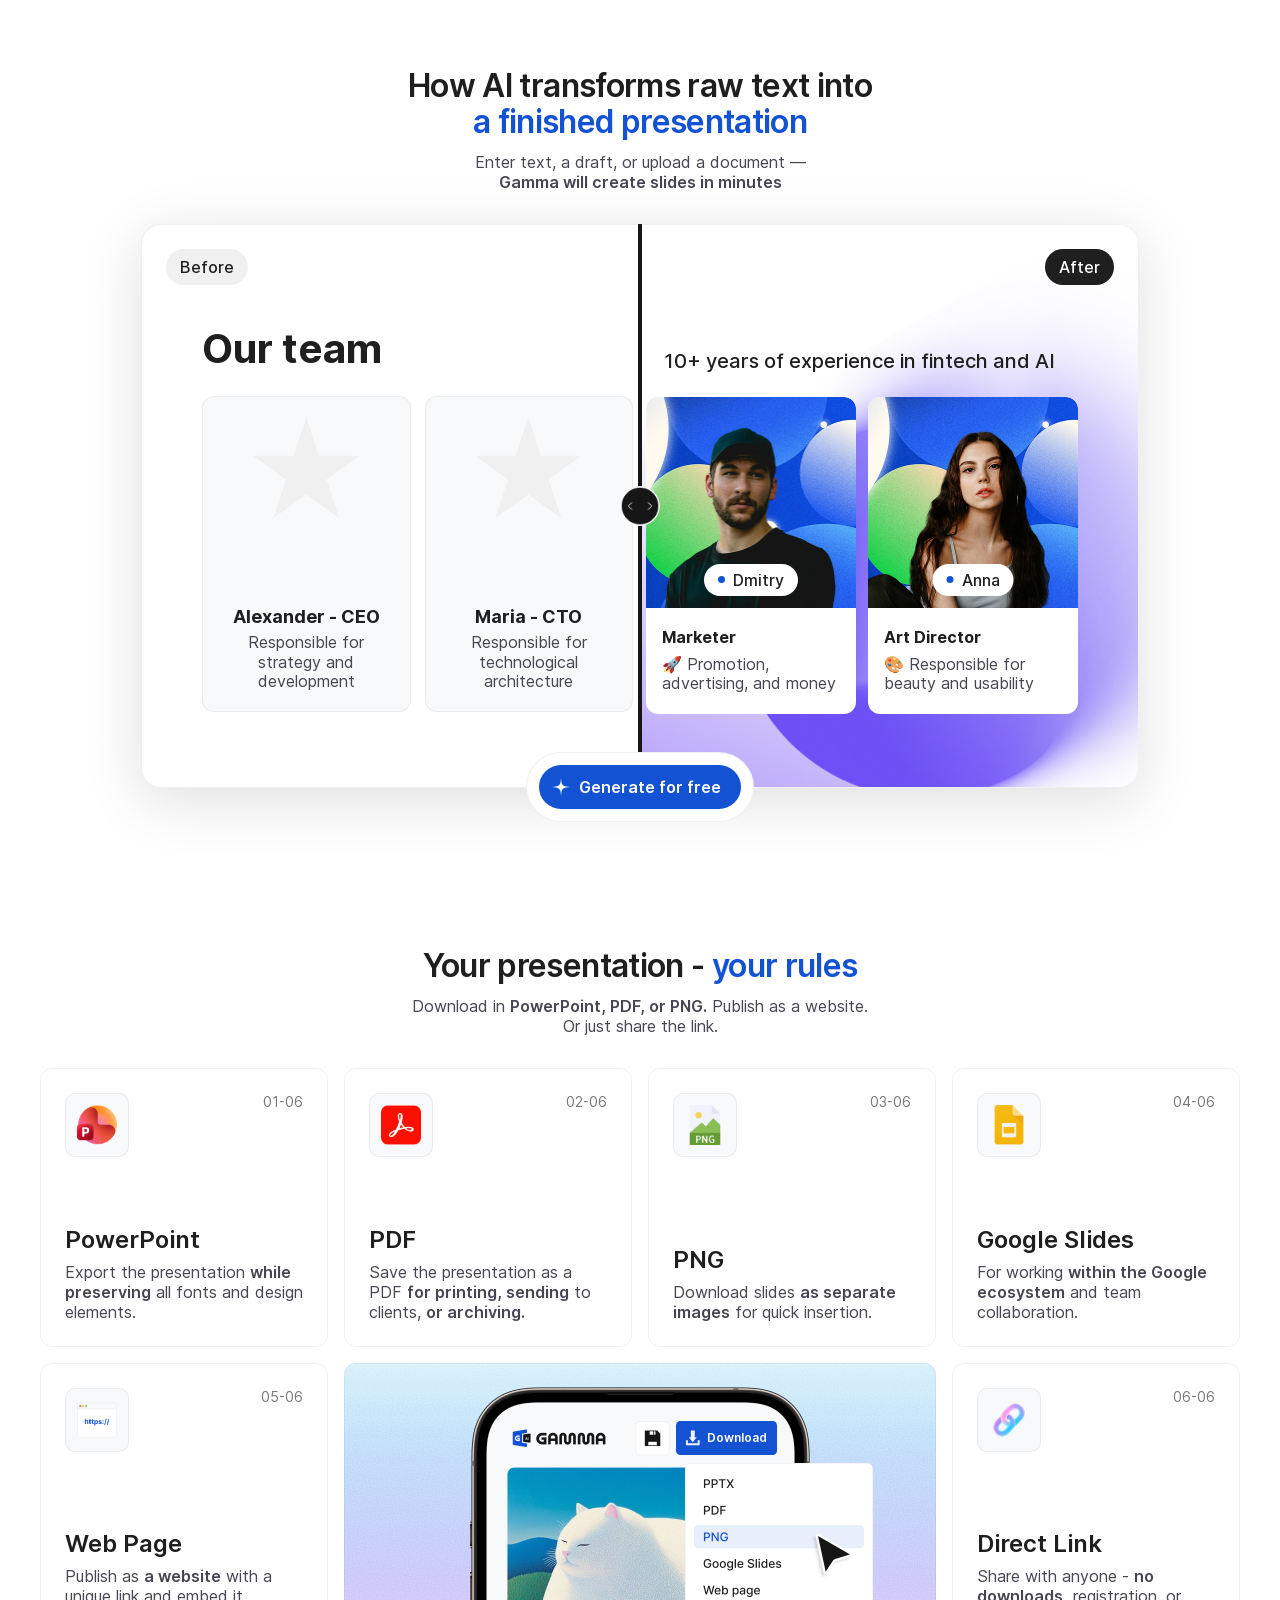
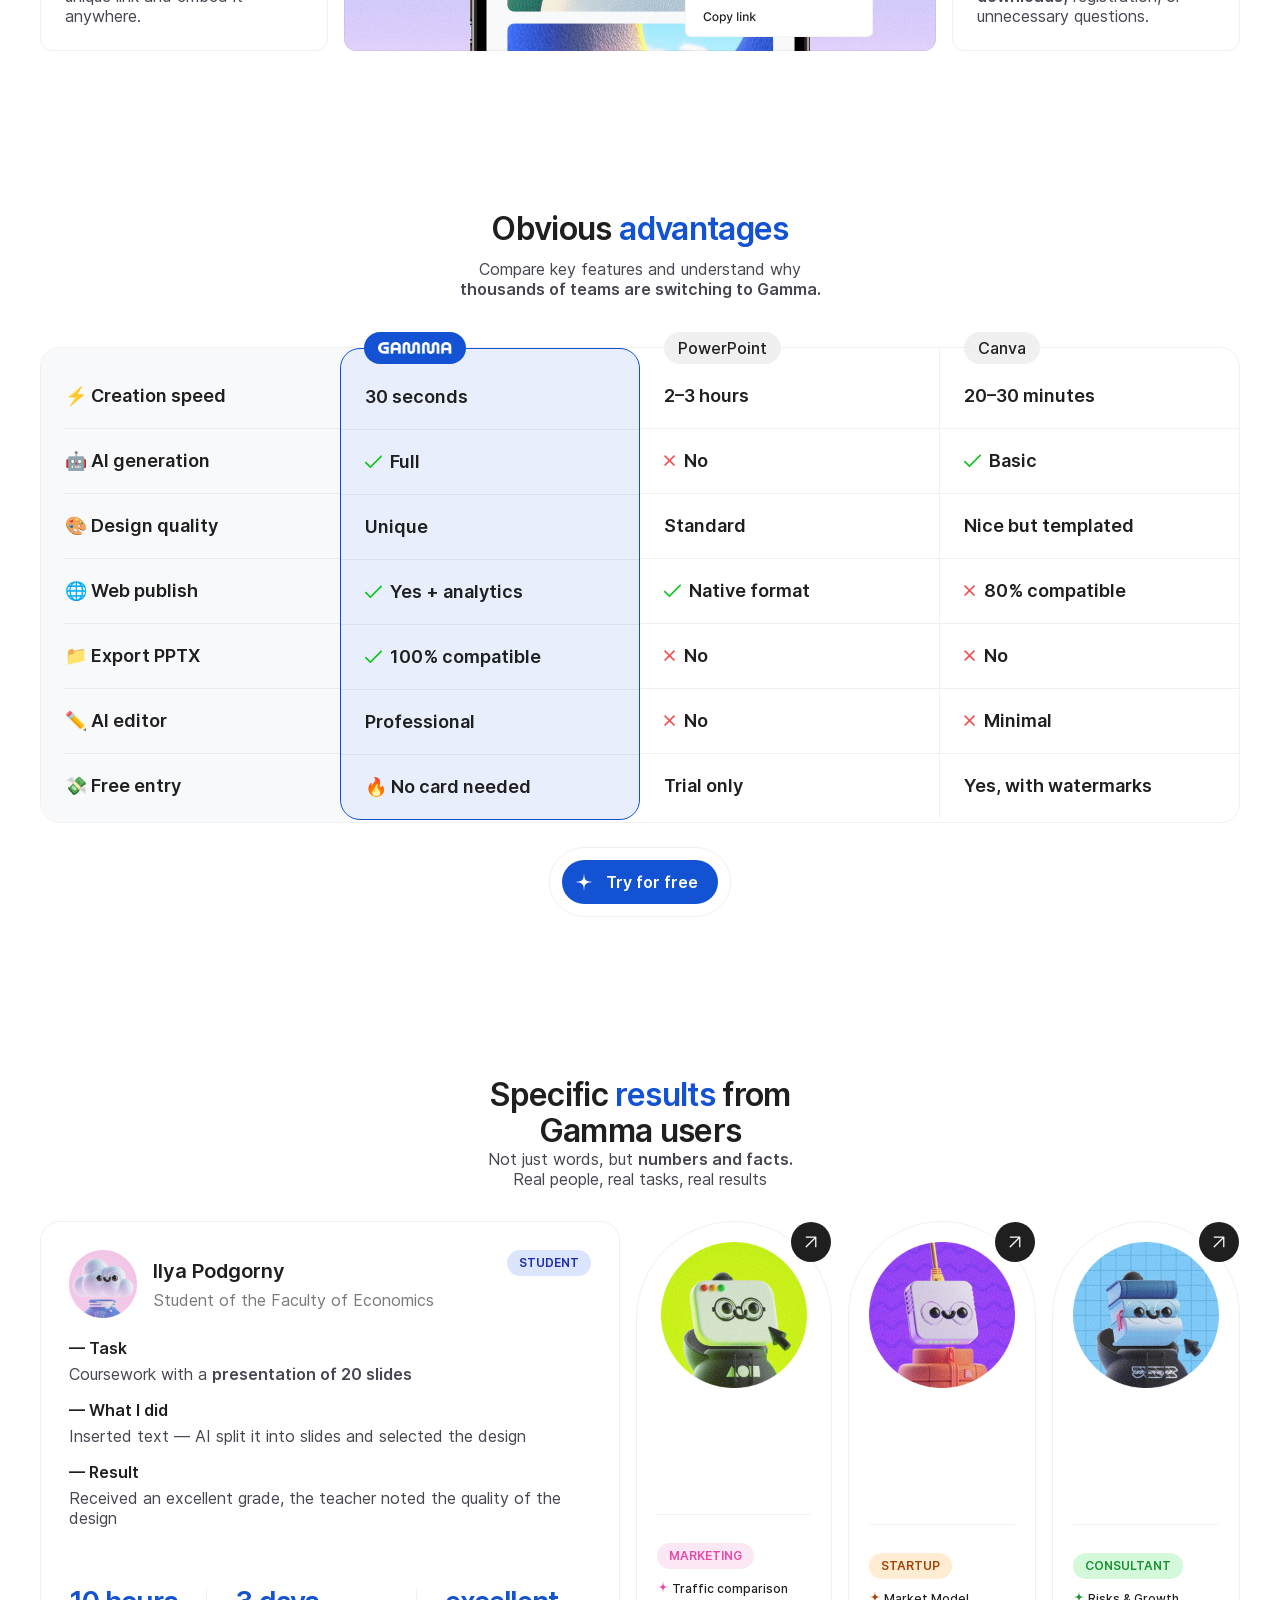
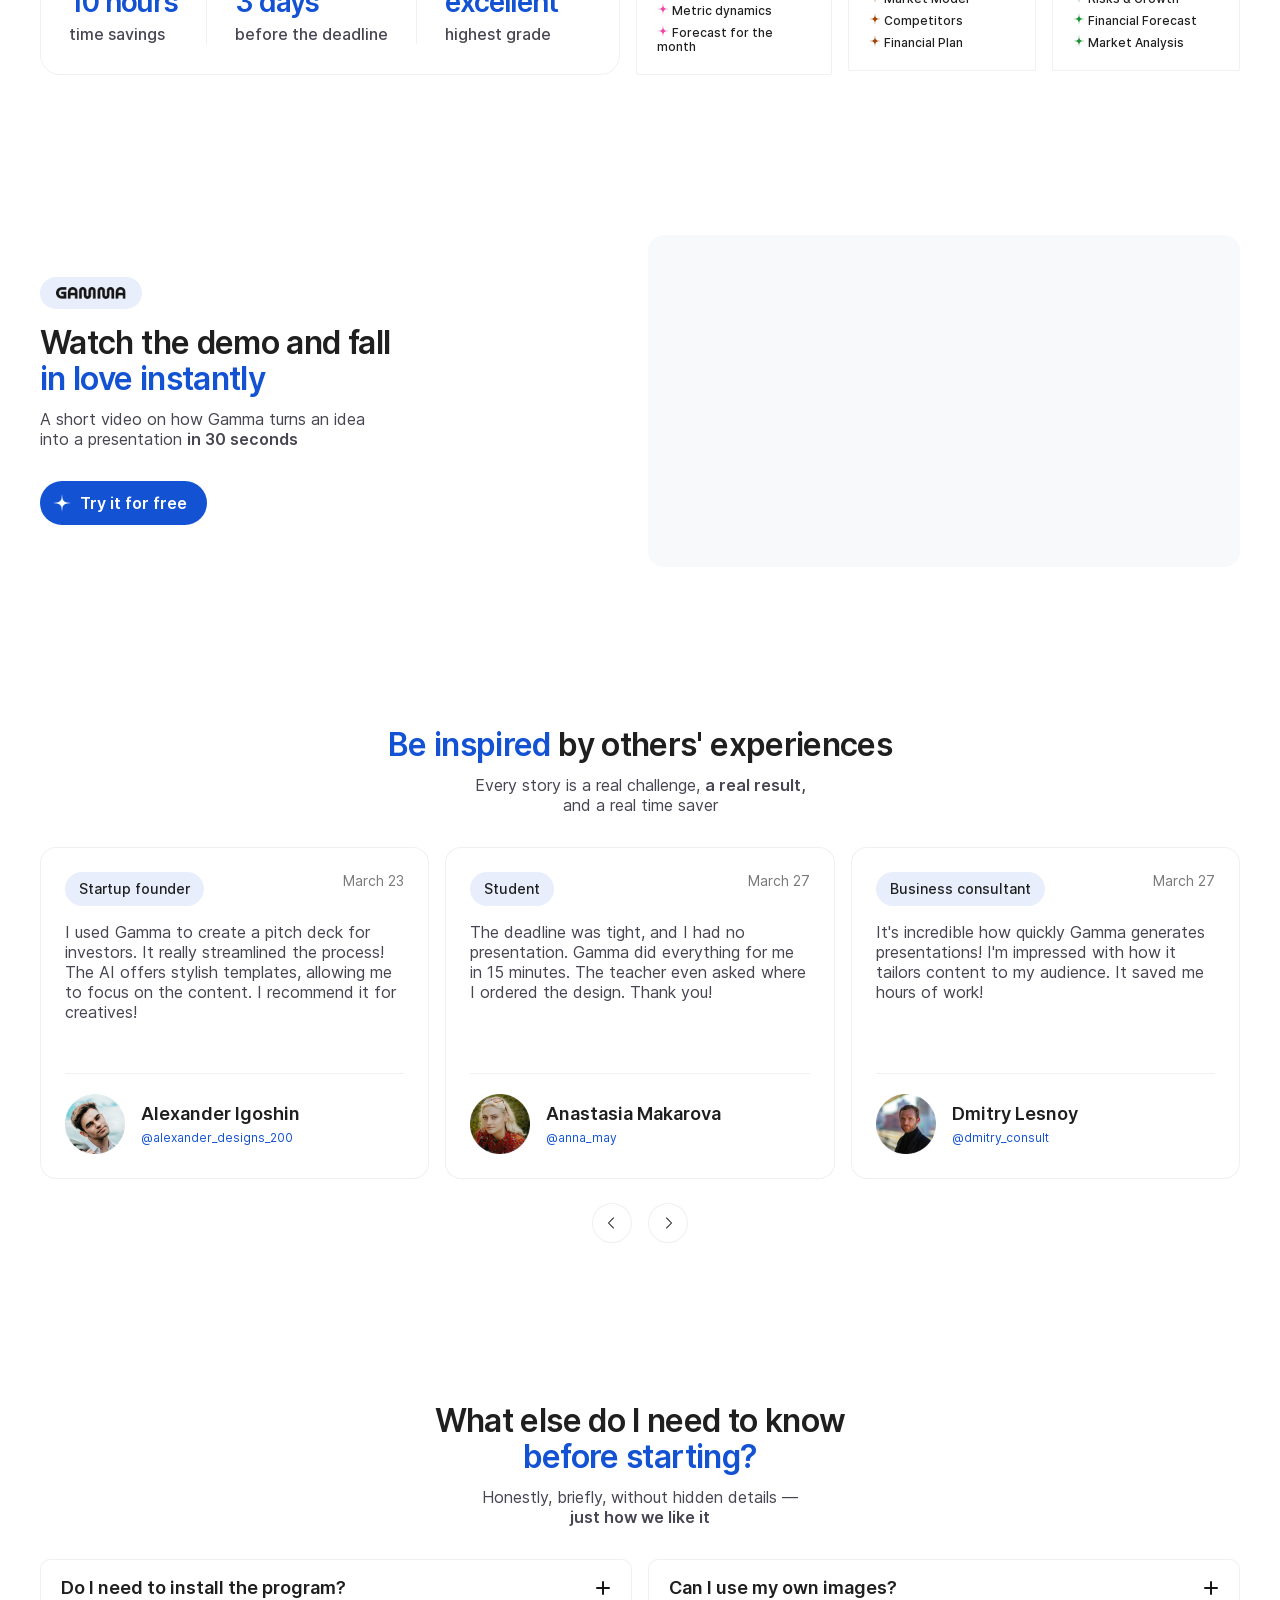
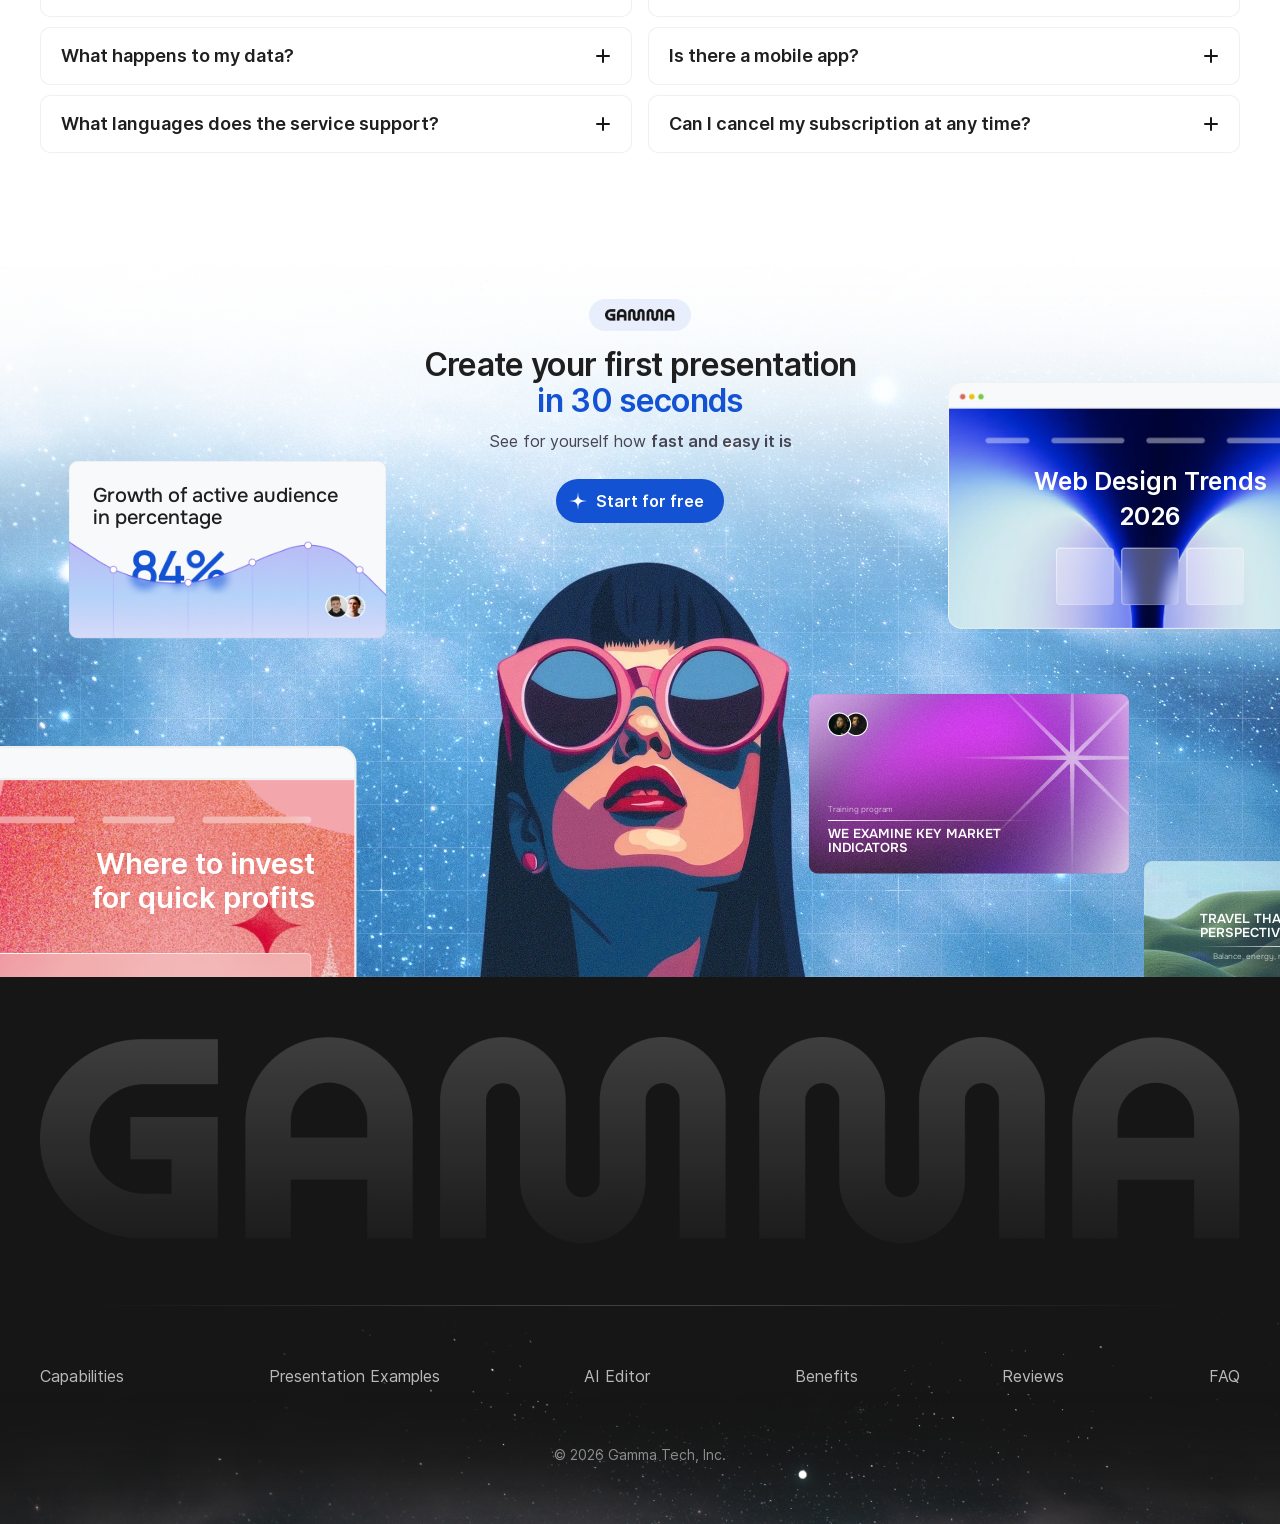
==== commit 91b8cba8: "finished" ====
--- a/index.html
+++ b/index.html
@@ -102,7 +102,9 @@
                         </li>
                         <li class="splide__slide">
                             <div class="hero-swiper-slide hero-swiper-marg">
-                                    <h3>The language of colors in art</h3>
+                                    <div class="hero-swiper-languag">
+                                        <h3>The language of colors in art</h3>
+                                    </div>
                                 <img
                                         src="./assets/img/slide-card-2.png"
                                         alt="photo"
@@ -264,46 +266,47 @@
             <div class="swiper possibilities-slider">
                 <div class="swiper-wrapper">
                     <div class="swiper-slide">
-                        <div class="possibilities-card-item  G-center">
+                        <div class="possibilities-card-item long G-center">
                             <div class="possibilities-presentations possibilities-img">
-                                <img src="./assets/img/marketing.webp" alt="marketing">
+                                <span>Marketing in sales</span>
+                                <img src="./assets/img/marketing.png" alt="marketing">
                             </div>
                             <div class="possibilities-card-info">
                                 <h3>Presentations</h3>
-                                <p>Stylish <span>slides in just minutes</span>. Export to <br> PPTX, PDF, Google Slides,
-                                    and
+                                <p>Stylish <span>slides in just minutes</span>. Export to <br> PPTX, PDF, Google Slides, and
                                     other formats.</p>
                             </div>
                         </div>
                     </div>
                     <div class="swiper-slide">
-                        <div class="possibilities-card-item  G-center">
+                        <div class="possibilities-card-item short G-center">
                             <div class="possibilities-documents possibilities-img">
+                                <span>Main goals for 2026</span>
                                 <img src="./assets/img/documents.png" alt="documents">
                             </div>
                             <div class="possibilities-card-info">
                                 <h3>Documents</h3>
-                                <p>PDF documents <span>with correct <br> element</span> placement and <br> editing
-                                    access</p>
+                                <p>PDF documents <span>with correct <br> element</span> placement and <br> editing access</p>
                             </div>
                         </div>
                     </div>
                     <div class="swiper-slide">
-                        <div class="possibilities-card-item  G-center">
+                        <div class="possibilities-card-item short G-center">
                             <div class="possibilities-social-media possibilities-img">
+                                <span>Registrat ion open for April</span>
                                 <img src="./assets/img/social-media.png" alt="social">
                             </div>
                             <div class="possibilities-card-info">
                                 <h3>Social media</h3>
-                                <p>Graphics with the right format for Instagram and VK. <span>Quick design</span> in the
-                                    desired
+                                <p>Graphics with the right format for Instagram and VK. <span>Quick design</span> in the desired
                                     style.</p>
                             </div>
                         </div>
                     </div>
                     <div class="swiper-slide">
-                        <div class="possibilities-card-item  G-center">
+                        <div class="possibilities-card-item long G-center" style="height: 260px">
                             <div class="possibilities-websites possibilities-img">
+                                <span>Portfolio of the best photographer</span>
                                 <img src="./assets/img/websites.png" alt="websites">
                             </div>
                             <div class="possibilities-card-info">
@@ -644,8 +647,8 @@
                 </div>
             </div>
             <div class="full-cycle-boxes G-align-center">
-                <div class="full-cycle-card full-cycle-fon">
-                    <div class="cycle-card-save G-align-start">
+                <div class="full-cycle-card full-cycle-fon ">
+                    <div class="cycle-card-save card-for-mob-cyc G-align-start">
                         <img src="./assets/img/card3.png" alt="card3">
                         <div class="card-save-wid G-flex-column ">
                             <div class="card-save-btn G-align-center">
@@ -1591,6 +1594,135 @@
                     </div>
                 </div>
             </div>
+
+            <div class="compare-mobile">
+                <div class="compare-main">
+                    <ul class="G-center">
+                        <li class="compare-click active" data-photo="Before">
+                            <i class="icon-dot-white"></i>
+                            Before
+                        </li>
+                        <li class="compare-click" data-photo="After">
+                            <i class="icon-dot-white"></i>
+                            After
+                        </li>
+                    </ul>
+                </div>
+                <div class="compare-js">
+                    <div class="compare-pic active" data-photo="Before">
+                        <div class="compare-pic-mos" >
+                            <span class="label-pill before">Before</span>
+
+                            <div class="before-title">Our team</div>
+                            <div class="before-cards">
+
+                                <div class="before-card G-flex-column G-align-center G-justify-between">
+                                    <img src="./assets/img/stars.svg" alt="stars">
+                                    <div class="before-card-name G-flex-column G-align-center">
+                                        <h3>Alexander - CEO</h3>
+                                        <p>Responsible for strategy and development</p>
+                                    </div>
+                                </div>
+
+                                <div class="before-card G-flex-column G-align-center G-justify-between">
+                                    <img src="./assets/img/stars.svg" alt="stars">
+                                    <div class="before-card-name G-flex-column G-align-center">
+                                        <h3>Maria - CTO</h3>
+                                        <p>Responsible for technological architecture</p>
+                                    </div>
+                                </div>
+
+                                <div class="before-card G-flex-column G-align-center G-justify-between">
+                                    <img src="./assets/img/stars.svg" alt="stars">
+                                    <div class="before-card-name G-flex-column G-align-center">
+                                        <h3>Dmitry - CMO</h3>
+                                        <p>Responsible for marketing and growth</p>
+                                    </div>
+                                </div>
+
+                                <div class="before-card G-flex-column G-align-center G-justify-between">
+                                    <img src="./assets/img/stars.svg" alt="stars">
+                                    <div class="before-card-name G-flex-column G-align-center">
+                                        <h3>Anna - CDO</h3>
+                                        <p>Responsible for design and user experience</p>
+                                    </div>
+                                </div>
+
+                            </div>
+                        </div>
+                    </div>
+                    <div class="compare-pic" data-photo="After">
+                        <div class="compare-pic-mos compare-pic-adter">
+                            <span class="label-pill after">After</span>
+                            <div class="after-header G-align-end G-justify-between">
+                                <h3>Key people</h3>
+                                <p>10+ years of experience in fintech and AI</p>
+                            </div>
+                            <div class="after-cards">
+                                <div class="after-card">
+                                    <div class="after-card-photo">
+                                        <img src="./assets/img/panel-1.png" alt="panel">
+                                        <div class="after-card-name-badge">
+                                            <span class="badge-dot"></span>
+                                            Alexander
+                                        </div>
+                                    </div>
+                                    <div class="after-card-info">
+                                        <h4>Founder</h4>
+                                        <p>🎯 Strategy and vision of processes</p>
+                                    </div>
+                                </div>
+
+                                <div class="after-card">
+                                    <div class="after-card-photo">
+                                        <img src="./assets/img/panel-2.png" alt="panel">
+
+                                        <div class="after-card-name-badge">
+                                            <span class="badge-dot"></span>
+                                            Maria
+                                        </div>
+                                    </div>
+                                    <div class="after-card-info">
+                                        <h4>Tech Director</h4>
+                                        <p>🧠 Responsible for project architecture</p>
+                                    </div>
+                                </div>
+
+                                <div class="after-card">
+                                    <div class="after-card-photo">
+                                        <img src="./assets/img/panel-3.png" alt="panel">
+
+                                        <div class="after-card-name-badge">
+                                            <span class="badge-dot"></span>
+                                            Dmitry
+                                        </div>
+                                    </div>
+                                    <div class="after-card-info">
+                                        <h4>Marketer</h4>
+                                        <p>🚀 Promotion, advertising, and money</p>
+                                    </div>
+                                </div>
+
+                                <div class="after-card">
+                                    <div class="after-card-photo">
+                                        <img src="./assets/img/panel-4.png" alt="panel">
+
+                                        <div class="after-card-name-badge">
+                                            <span class="badge-dot"></span>
+                                            Anna
+                                        </div>
+                                    </div>
+                                    <div class="after-card-info">
+                                        <h4>Art Director</h4>
+                                        <p>🎨 Responsible for beauty and usability</p>
+                                    </div>
+                                </div>
+
+                            </div>
+                        </div>
+                    </div>
+                </div>
+            </div>
             <div class="micro-invest-btn">
                 <button class="try-btn start-btn-blue  G-align-center">
                     <i class="icon-star"></i>
@@ -1675,6 +1807,10 @@
                 </div>
             </div>
             <div class="presentation-files-img G-flex">
+                <div class="save-btn-dow">
+                    <img src="./assets/img/donw.svg" alt="donw">
+                    Download
+                </div>
                 <img src="./assets/img/gamma-png.png" alt="gamma">
             </div>
             <div class="presentation-files-content">
@@ -1693,8 +1829,12 @@
         </div>
 
         <div class="present-mobile">
-            <div class="presentation-files-photo G-flex">
+            <div class="presentation-files-img G-flex">
                 <img src="./assets/img/gamma-png-mob.png" alt="gamma">
+                <div class="save-btn-dow">
+                    <img src="./assets/img/donw.svg" alt="donw">
+                    Download
+                </div>
             </div>
             <div class="present-rel">
                 <div class="swiper present-slider">
